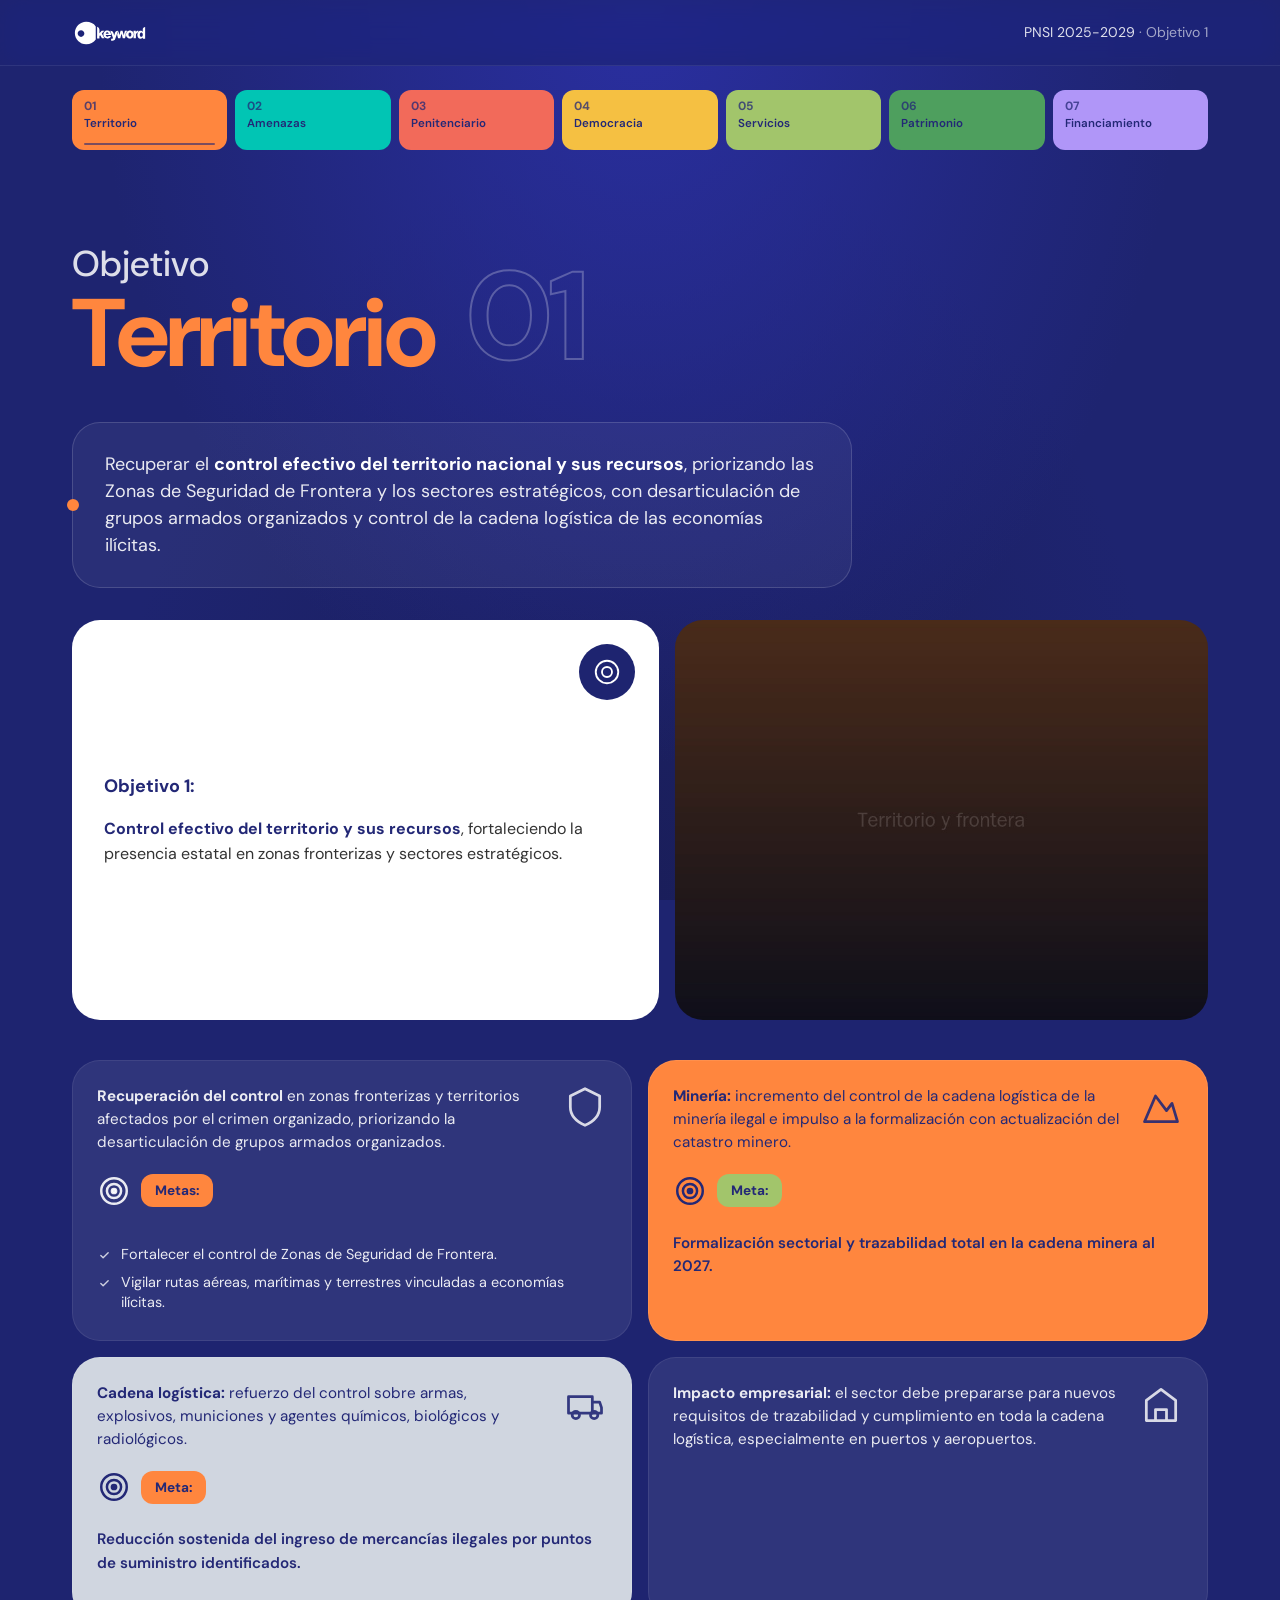
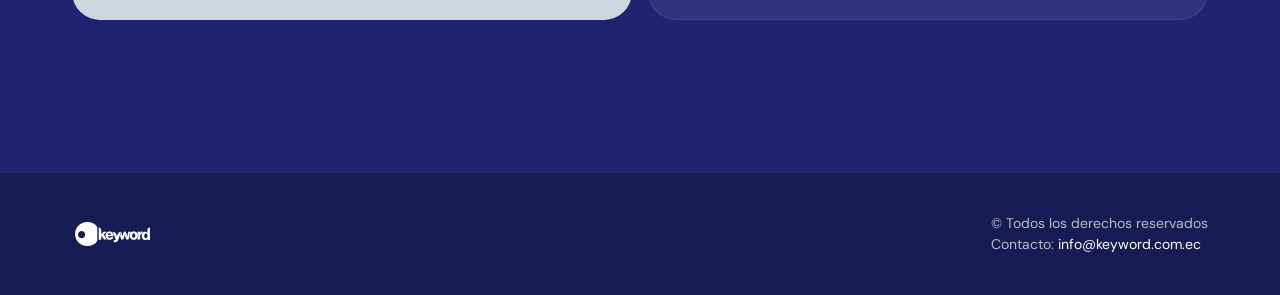
==== pages/objetivo-1.html @ 5cb1fa1e "V1" ====
<!doctype html>
<html lang="es">
<head>
  <meta charset="utf-8" />
  <meta name="viewport" content="width=device-width, initial-scale=1" />
  <title>Objetivo 1 · Territorio y recursos — PNSI 2025-2029</title>
  <link rel="preconnect" href="https://fonts.googleapis.com" />
  <link rel="preconnect" href="https://fonts.gstatic.com" crossorigin />
  <link rel="stylesheet" href="https://fonts.googleapis.com/css2?family=DM+Sans:opsz,wght@9..40,400;9..40,500;9..40,600;9..40,700&display=swap" />
  <link rel="stylesheet" href="../css/styles.css" />
</head>
<body>

<header class="site-header">
  <div class="wrap site-header__inner">
    <a href="../index.html" class="brand" aria-label="Keyword — inicio">
      <img src="../img/logo-keyword-white.svg" alt="Keyword" class="brand__logo" />
    </a>
    <nav class="nav-crumbs" aria-label="Ruta">
      <a href="../index.html">PNSI 2025-2029</a> · <span>Objetivo 1</span>
    </nav>
  </div>
</header>

<!-- ==========================================================
     BARRA SUPERIOR — 7 mini cards (como el PDF muestra 4 ejes)
     ========================================================== -->
<div class="wrap obj-nav-top">
  <div class="obj-nav-top__grid">
    <a class="obj-nav-top__item obj-nav-top__item--1" href="objetivo-1.html" aria-current="page">
      <small>01</small><span>Territorio</span>
    </a>
    <a class="obj-nav-top__item obj-nav-top__item--2" href="objetivo-2.html">
      <small>02</small><span>Amenazas</span>
    </a>
    <a class="obj-nav-top__item obj-nav-top__item--3" href="objetivo-3.html">
      <small>03</small><span>Penitenciario</span>
    </a>
    <a class="obj-nav-top__item obj-nav-top__item--4" href="objetivo-4.html">
      <small>04</small><span>Democracia</span>
    </a>
    <a class="obj-nav-top__item obj-nav-top__item--5" href="objetivo-5.html">
      <small>05</small><span>Servicios</span>
    </a>
    <a class="obj-nav-top__item obj-nav-top__item--6" href="objetivo-6.html">
      <small>06</small><span>Patrimonio</span>
    </a>
    <a class="obj-nav-top__item obj-nav-top__item--7" href="objetivo-7.html">
      <small>07</small><span>Financiamiento</span>
    </a>
  </div>
</div>

<!-- ==========================================================
     HERO DEL OBJETIVO — réplica de "Eje Social 01" del PDF
     ========================================================== -->
<section class="obj-hero obj-hero--1">
  <div class="wrap">
    <p class="obj-hero__brand">Objetivo</p>
    <div class="obj-hero__name">
      <span class="obj-hero__num-outline">01</span>
      <span class="obj-hero__name-inner">Territorio</span>
    </div>

    <div class="obj-hero__desc">
      Recuperar el <strong>control efectivo del territorio nacional y sus
      recursos</strong>, priorizando las Zonas de Seguridad de Frontera y los
      sectores estratégicos, con desarticulación de grupos armados organizados
      y control de la cadena logística de las economías ilícitas.
    </div>

    <!-- Tarjeta de objetivo con foto — patrón del PDF "Objetivo 1:" -->
    <div class="obj-intro">
      <div class="obj-intro__card">
        <p class="obj-intro__label">Objetivo 1:</p>
        <p class="obj-intro__text">
          <strong>Control efectivo del territorio y sus recursos</strong>,
          fortaleciendo la presencia estatal en zonas fronterizas y sectores
          estratégicos.
        </p>
      </div>
      <div class="obj-intro__photo">
        <img src="../img/obj-1-photo.jpg" alt="" />
      </div>
    </div>

    <!-- Grilla de contenido — tarjetas del objetivo -->
    <div class="content-grid">

      <article class="tile">
        <div class="tile__head">
          <div>
            <p class="tile__body">
              <strong>Recuperación del control</strong> en zonas fronterizas y
              territorios afectados por el crimen organizado, priorizando la
              desarticulación de grupos armados organizados.
            </p>
          </div>
          <svg class="tile__icon" viewBox="0 0 24 24" fill="none" stroke="currentColor" stroke-width="1.5" stroke-linecap="round" stroke-linejoin="round">
            <path d="M12 2 4 6v6c0 5 3.5 8 8 10 4.5-2 8-5 8-10V6l-8-4z"/>
          </svg>
        </div>
        <div class="meta">
          <svg class="meta__icon" viewBox="0 0 24 24" fill="none" stroke="currentColor" stroke-width="1.75"><circle cx="12" cy="12" r="9"/><circle cx="12" cy="12" r="5"/><circle cx="12" cy="12" r="1.5" fill="currentColor"/></svg>
          <span class="meta__flag">Metas:</span>
        </div>
        <ul class="meta-list">
          <li>Fortalecer el control de Zonas de Seguridad de Frontera.</li>
          <li>Vigilar rutas aéreas, marítimas y terrestres vinculadas a economías ilícitas.</li>
        </ul>
      </article>

      <article class="tile tile--accent-1">
        <div class="tile__head">
          <div>
            <p class="tile__body">
              <strong>Minería:</strong> incremento del control de la cadena
              logística de la minería ilegal e impulso a la formalización con
              actualización del catastro minero.
            </p>
          </div>
          <svg class="tile__icon" viewBox="0 0 24 24" fill="none" stroke="currentColor" stroke-width="1.5" stroke-linecap="round" stroke-linejoin="round">
            <path d="M3 20l6-14 6 8 3-4 3 10z"/>
          </svg>
        </div>
        <div class="meta">
          <svg class="meta__icon" viewBox="0 0 24 24" fill="none" stroke="currentColor" stroke-width="1.75"><circle cx="12" cy="12" r="9"/><circle cx="12" cy="12" r="5"/><circle cx="12" cy="12" r="1.5" fill="currentColor"/></svg>
          <span class="meta__flag meta__flag--green">Meta:</span>
        </div>
        <p class="meta-plain">
          Formalización sectorial y trazabilidad total en la cadena minera al
          2027.
        </p>
      </article>

      <article class="tile tile--light">
        <div class="tile__head">
          <div>
            <p class="tile__body">
              <strong>Cadena logística:</strong> refuerzo del control sobre
              armas, explosivos, municiones y agentes químicos, biológicos y
              radiológicos.
            </p>
          </div>
          <svg class="tile__icon" viewBox="0 0 24 24" fill="none" stroke="currentColor" stroke-width="1.5" stroke-linecap="round" stroke-linejoin="round">
            <rect x="3" y="8" width="13" height="9"/><path d="M16 11h4l1 3v3h-5"/><circle cx="7" cy="18" r="2"/><circle cx="17" cy="18" r="2"/>
          </svg>
        </div>
        <div class="meta">
          <svg class="meta__icon" viewBox="0 0 24 24" fill="none" stroke="currentColor" stroke-width="1.75"><circle cx="12" cy="12" r="9"/><circle cx="12" cy="12" r="5"/><circle cx="12" cy="12" r="1.5" fill="currentColor"/></svg>
          <span class="meta__flag">Meta:</span>
        </div>
        <p class="meta-plain">
          Reducción sostenida del ingreso de mercancías ilegales por puntos de
          suministro identificados.
        </p>
      </article>

      <article class="tile">
        <div class="tile__head">
          <div>
            <p class="tile__body">
              <strong>Impacto empresarial:</strong> el sector debe prepararse
              para nuevos requisitos de trazabilidad y cumplimiento en toda la
              cadena logística, especialmente en puertos y aeropuertos.
            </p>
          </div>
          <svg class="tile__icon" viewBox="0 0 24 24" fill="none" stroke="currentColor" stroke-width="1.5" stroke-linecap="round" stroke-linejoin="round">
            <path d="M4 21V10l8-6 8 6v11M4 21h16M9 21v-6h6v6"/>
          </svg>
        </div>
      </article>

    </div>
  </div>
</section>

<!-- ==========================================================
     FOOTER
     ========================================================== -->
<footer class="site-footer">
  <div class="wrap site-footer__inner">
    <div class="site-footer__brand">
      <img src="../img/logo-keyword-white.svg" alt="Keyword" class="site-footer__logo" />
    </div>
    <div class="site-footer__legal">
      © Todos los derechos reservados<br/>
      Contacto: <a href="mailto:info@keyword.com.ec">info@keyword.com.ec</a>
    </div>
  </div>
</footer>

</body>
</html>
---- css/styles.css ----
/* ============================================================
   KEYWORD — Plan Nacional de Seguridad Integral 2025-2029
   Sistema visual v1.0
   ------------------------------------------------------------
   Basado en el diseño del PDF "Plan de Gobierno DN":
   fondo índigo dominante, tipografía DM Sans, tarjetas
   semi-transparentes flotantes, números outline gigantes,
   íconos monolineales blancos, "Metas" con diana naranja.
   ============================================================ */

:root {
  /* ---- Colores base ---- */
  --c-bg:            #1E2470;      /* índigo profundo — fondo dominante */
  --c-bg-deep:       #1A1E5A;      /* variante oscura del índigo */
  --c-bg-medium:     #2A2FA0;      /* variante media del índigo */
  --c-ink:           #232876;      /* texto sobre color claro (títulos eje) */
  --c-white:         #FFFFFF;
  --c-off-white:     #F0F0F5;
  --c-outline:       rgba(255,255,255,0.12); /* números outline */
  --c-card-glass:    rgba(255,255,255,0.08); /* tarjetas flotantes */
  --c-card-glass-2:  rgba(176,150,248,0.10); /* variante lavanda */
  --c-meta-orange:   #FF863E;      /* acento naranja para "Metas" */

  /* ---- 7 acentos, uno por objetivo (Opción A) ---- */
  --c-obj-1:  #FF863E;    /* Territorio → naranja */
  --c-obj-2:  #01C5B4;    /* Amenazas → turquesa */
  --c-obj-3:  #F26A5A;    /* Penitenciario → coral */
  --c-obj-4:  #F5C042;    /* Democracia → dorado */
  --c-obj-5:  #A2C56B;    /* Servicios → verde lima */
  --c-obj-6:  #4E9F5E;    /* Patrimonio → verde bosque */
  --c-obj-7:  #B096F8;    /* Financiamiento → lavanda */

  /* ---- Tipografía: una sola familia, como el PDF ---- */
  --f-body: "DM Sans", ui-sans-serif, system-ui, sans-serif;

  /* ---- Escala tipográfica ---- */
  --fs-xs:   0.75rem;
  --fs-sm:   0.875rem;
  --fs-base: 1rem;
  --fs-md:   1.125rem;
  --fs-lg:   1.375rem;
  --fs-xl:   1.75rem;
  --fs-2xl:  2.25rem;
  --fs-3xl:  3rem;
  --fs-4xl:  4rem;
  --fs-5xl:  5.5rem;
  --fs-huge: 10rem;         /* números outline gigantes */

  /* ---- Layout ---- */
  --wrap:        1200px;
  --wrap-narrow: 920px;
  --gutter:      clamp(1rem, 3vw, 2rem);

  /* ---- Radios generosos, como el PDF ---- */
  --r-sm: 12px;
  --r:    20px;
  --r-lg: 28px;
  --r-xl: 32px;

  /* ---- Sombras ---- */
  --shadow-glow: 0 10px 40px rgba(0,0,0,0.25);
}

/* ---- Reset ---- */
*, *::before, *::after { box-sizing: border-box; }
html { -webkit-text-size-adjust: 100%; scroll-behavior: smooth; }
body {
  margin: 0;
  font-family: var(--f-body);
  font-size: var(--fs-base);
  line-height: 1.55;
  color: var(--c-white);
  background: var(--c-bg);
  background-image:
    radial-gradient(ellipse at top,  #2A2FA0 0%, transparent 60%),
    radial-gradient(ellipse at bottom, #1A1E5A 0%, transparent 60%);
  background-attachment: fixed;
  -webkit-font-smoothing: antialiased;
  min-height: 100vh;
}
img, svg { display: block; max-width: 100%; height: auto; }
a { color: inherit; }

h1, h2, h3, h4 {
  font-family: var(--f-body);
  font-weight: 700;
  line-height: 1.1;
  letter-spacing: -0.015em;
  margin: 0 0 0.5em;
}

/* ============================================================
   Wrappers
   ============================================================ */
.wrap        { max-width: var(--wrap); margin-inline: auto; padding-inline: var(--gutter); }
.wrap--narrow{ max-width: var(--wrap-narrow); margin-inline: auto; padding-inline: var(--gutter); }

/* ============================================================
   Header
   ============================================================ */
.site-header {
  position: sticky; top: 0; z-index: 30;
  background: rgba(30, 36, 112, 0.75);
  backdrop-filter: saturate(1.4) blur(14px);
  border-bottom: 1px solid rgba(255,255,255,0.08);
}
.site-header__inner {
  display: flex; align-items: center; justify-content: space-between;
  padding-block: 1.1rem;
}
.brand {
  display: inline-flex; align-items: center; gap: 0.5rem;
  text-decoration: none;
}
.brand__logo { height: 30px; width: auto; }
.nav-crumbs {
  font-size: var(--fs-sm);
  color: rgba(255,255,255,0.6);
  display: none;
}
.nav-crumbs a { color: rgba(255,255,255,0.85); text-decoration: none; }
.nav-crumbs a:hover { color: var(--c-meta-orange); }
@media (min-width: 720px) { .nav-crumbs { display: block; } }

/* ============================================================
   HERO principal (portada)
   ============================================================ */
.hero {
  position: relative;
  overflow: hidden;
  isolation: isolate;
  padding-block: clamp(4rem, 12vw, 8rem);
}
.hero__media {
  position: absolute; inset: 0; z-index: -1;
}
.hero__media img {
  width: 100%; height: 100%;
  object-fit: cover;
  opacity: 0.35;
  mix-blend-mode: luminosity;
}
.hero__media::after {
  content: "";
  position: absolute; inset: 0;
  background: linear-gradient(
    100deg,
    rgba(30, 36, 112, 0.95) 0%,
    rgba(30, 36, 112, 0.7)  50%,
    rgba(30, 36, 112, 0.5)  100%
  );
}

.hero__inner { max-width: 780px; }
.hero__eyebrow {
  font-size: var(--fs-sm);
  color: rgba(255,255,255,0.75);
  margin: 0 0 1rem;
}
.hero__title {
  font-size: clamp(2.5rem, 6vw, var(--fs-5xl));
  font-weight: 700;
  margin: 0 0 1.5rem;
  letter-spacing: -0.02em;
  line-height: 1.02;
}
.hero__subtitle {
  font-size: var(--fs-md);
  color: rgba(255,255,255,0.8);
  max-width: 62ch;
  margin: 0;
}
.hero__meta {
  margin-top: 2.5rem;
  display: flex; flex-wrap: wrap; gap: 2rem;
}
.hero__meta span {
  font-size: var(--fs-xs);
  color: rgba(255,255,255,0.6);
  text-transform: uppercase;
  letter-spacing: 0.15em;
}
.hero__meta strong {
  display: block;
  margin-top: 0.35rem;
  color: var(--c-white);
  font-size: var(--fs-md);
  font-weight: 600;
  letter-spacing: normal;
  text-transform: none;
}

/* ============================================================
   Marcadores de sección (número outline + título)
   Réplica de la firma visual del PDF
   ============================================================ */
.section {
  padding-block: clamp(3.5rem, 8vw, 6rem);
  position: relative;
}
.section-mark {
  position: relative;
  margin-bottom: 3rem;
  padding-top: 1rem;
}
.section-mark__num {
  position: absolute;
  top: -0.5rem; left: -0.5rem;
  font-size: clamp(6rem, 14vw, var(--fs-huge));
  font-weight: 700;
  line-height: 1;
  color: transparent;
  -webkit-text-stroke: 2px rgba(255,255,255,0.15);
  letter-spacing: -0.03em;
  pointer-events: none;
  user-select: none;
  z-index: 0;
}
.section-mark__eyebrow {
  position: relative; z-index: 1;
  font-size: var(--fs-sm);
  color: rgba(255,255,255,0.7);
  margin: 0 0 0.75rem;
}
.section-mark__title {
  position: relative; z-index: 1;
  font-size: clamp(2rem, 4vw, var(--fs-3xl));
  margin: 0 0 1rem;
  font-weight: 700;
  letter-spacing: -0.02em;
}
.section-mark__lead {
  position: relative; z-index: 1;
  max-width: 60ch;
  color: rgba(255,255,255,0.75);
  font-size: var(--fs-md);
  margin: 0;
}

/* ============================================================
   Tarjeta genérica (glass sobre índigo)
   ============================================================ */
.card {
  background: var(--c-card-glass);
  border: 1px solid rgba(255,255,255,0.08);
  border-radius: var(--r);
  padding: 1.75rem;
  backdrop-filter: blur(6px);
}
.card--glass-2 { background: var(--c-card-glass-2); }

/* ============================================================
   DATOS DE INTERÉS
   ============================================================ */
.facts-grid {
  display: grid;
  gap: 1rem;
  grid-template-columns: repeat(auto-fit, minmax(260px, 1fr));
}
.fact {
  background: var(--c-card-glass);
  border: 1px solid rgba(255,255,255,0.08);
  border-radius: var(--r);
  padding: 1.5rem;
}
.fact__label {
  display: inline-block;
  font-size: var(--fs-xs);
  font-weight: 600;
  letter-spacing: 0.15em;
  text-transform: uppercase;
  color: var(--c-meta-orange);
  margin-bottom: 0.75rem;
}
.fact__text {
  margin: 0;
  color: rgba(255,255,255,0.9);
  font-size: 0.95rem;
  line-height: 1.55;
}
.fact__text strong { color: var(--c-white); font-weight: 600; }

/* ============================================================
   ASPECTOS GENERALES — cita destacada + bloques temáticos
   ============================================================ */
.pull-quote {
  position: relative;
  margin: 0 0 3rem;
  padding: 1.5rem 0 1.5rem 2rem;
  font-size: var(--fs-lg);
  font-weight: 500;
  color: var(--c-white);
  line-height: 1.4;
  max-width: 72ch;
  border-left: 3px solid var(--c-meta-orange);
}
.pull-quote strong { font-weight: 700; }
.pull-quote cite {
  display: block;
  margin-top: 1rem;
  font-style: normal;
  font-size: var(--fs-sm);
  color: rgba(255,255,255,0.6);
  letter-spacing: 0.08em;
  text-transform: uppercase;
}

.topic-grid {
  display: grid;
  gap: 1rem;
  grid-template-columns: repeat(auto-fit, minmax(280px, 1fr));
}
.topic {
  background: var(--c-card-glass);
  border: 1px solid rgba(255,255,255,0.08);
  border-radius: var(--r);
  padding: 1.75rem;
  display: flex; flex-direction: column;
  gap: 1rem;
}
.topic__head {
  display: flex; align-items: center; gap: 1rem;
}
.topic__icon {
  flex-shrink: 0;
  width: 48px; height: 48px;
  border-radius: 50%;
  border: 1.5px solid rgba(255,255,255,0.35);
  display: grid; place-items: center;
  color: var(--c-white);
}
.topic__title {
  font-size: var(--fs-md);
  font-weight: 700;
  margin: 0;
}
.topic ul {
  margin: 0; padding-left: 1.1rem;
  font-size: var(--fs-sm);
  color: rgba(255,255,255,0.8);
}
.topic ul li + li { margin-top: 0.5rem; }
.topic ul li strong { color: var(--c-white); font-weight: 600; }

/* ============================================================
   MURO DE OBJETIVOS — cover cards estilo PDF
   Cada tarjeta: mitad superior en color del objetivo con
   número outline gigante + mitad inferior con foto.
   ============================================================ */
.objectives__grid {
  display: grid;
  gap: 1.25rem;
  grid-template-columns: repeat(4, 1fr);
}
@media (max-width: 960px) { .objectives__grid { grid-template-columns: repeat(3, 1fr); } }
@media (max-width: 720px) { .objectives__grid { grid-template-columns: repeat(2, 1fr); } }
@media (max-width: 460px) { .objectives__grid { grid-template-columns: 1fr; } }

.obj-cover {
  display: block;
  text-decoration: none;
  color: inherit;
  border-radius: var(--r-lg);
  overflow: hidden;
  box-shadow: var(--shadow-glow);
  transition: transform 0.3s ease, box-shadow 0.3s ease;
  aspect-ratio: 3 / 4;
  position: relative;
  isolation: isolate;
}
.obj-cover:hover {
  transform: translateY(-4px);
  box-shadow: 0 20px 50px rgba(0,0,0,0.35);
}

.obj-cover__top {
  position: relative;
  height: 45%;
  padding: 1.25rem 1.25rem 0.75rem;
  display: flex; flex-direction: column; justify-content: space-between;
  overflow: hidden;
}
.obj-cover__num {
  position: absolute;
  top: 0.25rem; right: 0.5rem;
  font-size: clamp(3.5rem, 8vw, 6rem);
  font-weight: 700;
  line-height: 1;
  color: rgba(35, 40, 118, 0.25); /* índigo semi-transparente sobre el color */
  letter-spacing: -0.03em;
  pointer-events: none;
  user-select: none;
}
.obj-cover__title {
  position: relative; z-index: 1;
  color: var(--c-ink);
  font-weight: 700;
  font-size: var(--fs-md);
  line-height: 1.15;
  margin: 0;
  max-width: 85%;
}
.obj-cover__cta {
  position: relative; z-index: 1;
  align-self: flex-start;
  font-size: var(--fs-xs);
  color: var(--c-ink);
  opacity: 0.8;
  letter-spacing: 0.1em;
  text-transform: uppercase;
  margin-top: auto;
  font-weight: 600;
}

.obj-cover__photo {
  height: 55%;
  position: relative;
  overflow: hidden;
  background: #333;
}
.obj-cover__photo img {
  width: 100%; height: 100%; object-fit: cover;
}

/* Colores por objetivo — la mitad superior */
.obj-cover--1 .obj-cover__top { background: var(--c-obj-1); }
.obj-cover--2 .obj-cover__top { background: var(--c-obj-2); }
.obj-cover--3 .obj-cover__top { background: var(--c-obj-3); }
.obj-cover--4 .obj-cover__top { background: var(--c-obj-4); }
.obj-cover--5 .obj-cover__top { background: var(--c-obj-5); }
.obj-cover--6 .obj-cover__top { background: var(--c-obj-6); }
.obj-cover--7 .obj-cover__top { background: var(--c-obj-7); }

/* ============================================================
   PÁGINA DE OBJETIVO
   ============================================================ */

/* Barra de navegación superior con las 7 mini cards (como PDF) */
.obj-nav-top {
  padding-top: 1.5rem;
  padding-bottom: 0.5rem;
}
.obj-nav-top__grid {
  display: grid;
  grid-template-columns: repeat(7, 1fr);
  gap: 0.5rem;
}
@media (max-width: 900px) { .obj-nav-top__grid { grid-template-columns: repeat(4, 1fr); } }
@media (max-width: 560px) { .obj-nav-top__grid { grid-template-columns: repeat(3, 1fr); } }

.obj-nav-top__item {
  display: flex; flex-direction: column;
  gap: 0.2rem;
  padding: 0.6rem 0.75rem;
  border-radius: var(--r-sm);
  text-decoration: none;
  color: var(--c-ink);
  font-size: var(--fs-xs);
  line-height: 1.15;
  transition: transform 0.2s ease, filter 0.2s ease;
  min-height: 60px;
  position: relative;
}
.obj-nav-top__item small {
  font-weight: 700;
  font-size: var(--fs-xs);
  opacity: 0.75;
}
.obj-nav-top__item span {
  font-weight: 600;
  font-size: 0.72rem;
  line-height: 1.15;
}
.obj-nav-top__item:hover { transform: translateY(-2px); filter: brightness(1.08); }
.obj-nav-top__item[aria-current="page"]::after {
  content: "";
  position: absolute; left: 0.75rem; right: 0.75rem; bottom: 0.35rem;
  height: 2px; background: rgba(35,40,118,0.6); border-radius: 2px;
}

/* Colores por objetivo — mini cards */
.obj-nav-top__item--1 { background: var(--c-obj-1); }
.obj-nav-top__item--2 { background: var(--c-obj-2); }
.obj-nav-top__item--3 { background: var(--c-obj-3); }
.obj-nav-top__item--4 { background: var(--c-obj-4); }
.obj-nav-top__item--5 { background: var(--c-obj-5); }
.obj-nav-top__item--6 { background: var(--c-obj-6); }
.obj-nav-top__item--7 { background: var(--c-obj-7); }

/* Hero de objetivo — réplica del "Eje Social 01" del PDF */
.obj-hero {
  padding-block: clamp(3rem, 7vw, 5.5rem);
  position: relative;
}
.obj-hero__brand {
  font-size: var(--fs-2xl);
  font-weight: 500;
  color: var(--c-white);
  line-height: 1;
  margin: 0;
  opacity: 0.85;
}
.obj-hero__name {
  font-size: clamp(3rem, 8vw, 6rem);
  font-weight: 700;
  line-height: 1;
  margin: 0.25rem 0 0;
  letter-spacing: -0.03em;
  display: inline-block;
  position: relative;
}
.obj-hero__name-inner { position: relative; z-index: 1; }
.obj-hero__num-outline {
  position: absolute;
  top: -0.25em; right: -1.2em;
  font-size: 1.3em;
  font-weight: 700;
  line-height: 1;
  color: transparent;
  -webkit-text-stroke: 2px rgba(255,255,255,0.25);
  z-index: 0;
  pointer-events: none;
}

/* Colores del nombre del objetivo por número */
.obj-hero--1 .obj-hero__name { color: var(--c-obj-1); }
.obj-hero--2 .obj-hero__name { color: var(--c-obj-2); }
.obj-hero--3 .obj-hero__name { color: var(--c-obj-3); }
.obj-hero--4 .obj-hero__name { color: var(--c-obj-4); }
.obj-hero--5 .obj-hero__name { color: var(--c-obj-5); }
.obj-hero--6 .obj-hero__name { color: var(--c-obj-6); }
.obj-hero--7 .obj-hero__name { color: var(--c-obj-7); }

/* Cuadro de descripción del objetivo — sale del hero */
.obj-hero__desc {
  margin-top: 2.5rem;
  padding: 1.75rem 2rem;
  border: 1px solid rgba(255,255,255,0.15);
  border-radius: var(--r-lg);
  background: rgba(255,255,255,0.05);
  max-width: 780px;
  font-size: var(--fs-md);
  line-height: 1.5;
  color: rgba(255,255,255,0.9);
  position: relative;
}
.obj-hero__desc::before {
  content: "";
  position: absolute;
  left: -6px; top: 50%;
  width: 12px; height: 12px;
  border-radius: 50%;
  transform: translateY(-50%);
}
.obj-hero--1 .obj-hero__desc::before { background: var(--c-obj-1); }
.obj-hero--2 .obj-hero__desc::before { background: var(--c-obj-2); }
.obj-hero--3 .obj-hero__desc::before { background: var(--c-obj-3); }
.obj-hero--4 .obj-hero__desc::before { background: var(--c-obj-4); }
.obj-hero--5 .obj-hero__desc::before { background: var(--c-obj-5); }
.obj-hero--6 .obj-hero__desc::before { background: var(--c-obj-6); }
.obj-hero--7 .obj-hero__desc::before { background: var(--c-obj-7); }
.obj-hero__desc strong { color: var(--c-white); font-weight: 700; }

/* Tarjeta introductoria — blanca + foto (como PDF) */
.obj-intro {
  display: grid;
  grid-template-columns: 1fr;
  gap: 1rem;
  margin-top: 2rem;
}
@media (min-width: 720px) {
  .obj-intro { grid-template-columns: 1.1fr 1fr; }
}
.obj-intro__card {
  background: var(--c-white);
  border-radius: var(--r-lg);
  padding: 2rem;
  color: var(--c-ink);
  display: flex; flex-direction: column;
  justify-content: center; gap: 1rem;
  min-height: 220px;
  position: relative;
}
.obj-intro__card::before {
  content: "";
  position: absolute; top: 1.5rem; right: 1.5rem;
  width: 56px; height: 56px;
  border-radius: 50%;
  background: var(--c-bg);
  background-image: url("data:image/svg+xml;utf8,<svg xmlns='http://www.w3.org/2000/svg' width='30' height='30' viewBox='0 0 24 24' fill='none' stroke='%23ffffff' stroke-width='1.5' stroke-linecap='round' stroke-linejoin='round'><circle cx='12' cy='12' r='9'/><circle cx='12' cy='12' r='4'/></svg>");
  background-repeat: no-repeat;
  background-position: center;
}
.obj-intro__label {
  font-weight: 700;
  color: var(--c-ink);
  font-size: var(--fs-md);
  margin: 0;
}
.obj-intro__text {
  margin: 0;
  color: #333;
  font-size: var(--fs-base);
}
.obj-intro__text strong { color: var(--c-ink); font-weight: 700; }
.obj-intro__photo {
  border-radius: var(--r-lg);
  overflow: hidden;
  min-height: 220px;
  background: #333;
}
.obj-intro__photo img { width: 100%; height: 100%; object-fit: cover; }

/* ============================================================
   TARJETAS DE CONTENIDO — el corazón visual del PDF
   ============================================================ */
.content-grid {
  margin-top: 2.5rem;
  display: grid;
  grid-template-columns: repeat(2, 1fr);
  gap: 1rem;
}
@media (max-width: 720px) { .content-grid { grid-template-columns: 1fr; } }

.tile {
  padding: 1.5rem 1.5rem 1.75rem;
  border-radius: var(--r-lg);
  background: rgba(255,255,255,0.08);
  border: 1px solid rgba(255,255,255,0.08);
  display: flex; flex-direction: column;
  gap: 1rem;
  color: rgba(255,255,255,0.9);
}
.tile--accent-1 { background: var(--c-obj-1); color: var(--c-ink); }
.tile--accent-2 { background: var(--c-obj-2); color: var(--c-ink); }
.tile--accent-3 { background: var(--c-obj-3); color: var(--c-ink); }
.tile--accent-4 { background: var(--c-obj-4); color: var(--c-ink); }
.tile--accent-5 { background: var(--c-obj-5); color: var(--c-ink); }
.tile--accent-6 { background: var(--c-obj-6); color: var(--c-ink); }
.tile--accent-7 { background: var(--c-obj-7); color: var(--c-ink); }
.tile--light { background: rgba(228, 234, 237, 0.9); color: var(--c-ink); }

.tile__head {
  display: flex; align-items: flex-start; gap: 1rem;
  justify-content: space-between;
}
.tile__body {
  font-size: 0.95rem;
  line-height: 1.5;
  margin: 0;
}
.tile__body strong { font-weight: 700; }

.tile__icon {
  flex-shrink: 0;
  width: 44px; height: 44px;
  color: currentColor;
  opacity: 0.9;
}

/* Bloque "Meta" — bandera con ícono de diana como en el PDF */
.meta {
  display: flex; align-items: center; gap: 0.6rem;
  margin-top: 0.25rem;
}
.meta__flag {
  display: inline-flex; align-items: center;
  padding: 0.35rem 0.9rem;
  background: var(--c-meta-orange);
  color: var(--c-ink);
  font-weight: 700;
  font-size: 0.85rem;
  border-radius: var(--r-sm);
}
.meta__flag--green { background: #A2C56B; }
.meta__icon {
  width: 34px; height: 34px;
  flex-shrink: 0;
  color: currentColor;
}
.meta-list {
  margin: 0.75rem 0 0;
  padding: 0;
  list-style: none;
  font-size: 0.9rem;
}
.meta-list li {
  padding-left: 1.5rem;
  position: relative;
  margin-top: 0.5rem;
  line-height: 1.4;
}
.meta-list li::before {
  content: "";
  position: absolute;
  left: 0; top: 0.25rem;
  width: 16px; height: 16px;
  border-radius: 50%;
  background: currentColor;
  opacity: 0.85;
  mask: url("data:image/svg+xml;utf8,<svg xmlns='http://www.w3.org/2000/svg' viewBox='0 0 24 24' fill='none' stroke='white' stroke-width='3' stroke-linecap='round' stroke-linejoin='round'><polyline points='20 6 9 17 4 12'/></svg>") center/70% no-repeat;
  -webkit-mask: url("data:image/svg+xml;utf8,<svg xmlns='http://www.w3.org/2000/svg' viewBox='0 0 24 24' fill='none' stroke='white' stroke-width='3' stroke-linecap='round' stroke-linejoin='round'><polyline points='20 6 9 17 4 12'/></svg>") center/70% no-repeat;
}
.meta-plain {
  margin-top: 0.5rem;
  font-size: 0.95rem;
  font-weight: 600;
  color: currentColor;
}

/* ============================================================
   Footer
   ============================================================ */
.site-footer {
  background: rgba(0,0,0,0.25);
  padding-block: 2.5rem;
  border-top: 1px solid rgba(255,255,255,0.08);
  margin-top: 4rem;
}
.site-footer__inner {
  display: flex; flex-wrap: wrap; gap: 1.5rem;
  justify-content: space-between; align-items: center;
}
.site-footer__brand { display: inline-flex; align-items: center; gap: 0.75rem; }
.site-footer__logo  { height: 32px; }
.site-footer__legal {
  font-size: var(--fs-sm);
  color: rgba(255,255,255,0.7);
  line-height: 1.5;
}
.site-footer__legal a { color: var(--c-white); text-decoration: none; }
.site-footer__legal a:hover { text-decoration: underline; }

/* ============================================================
   Utilidades
   ============================================================ */
@media (prefers-reduced-motion: reduce) {
  * { animation: none !important; transition: none !important; }
}
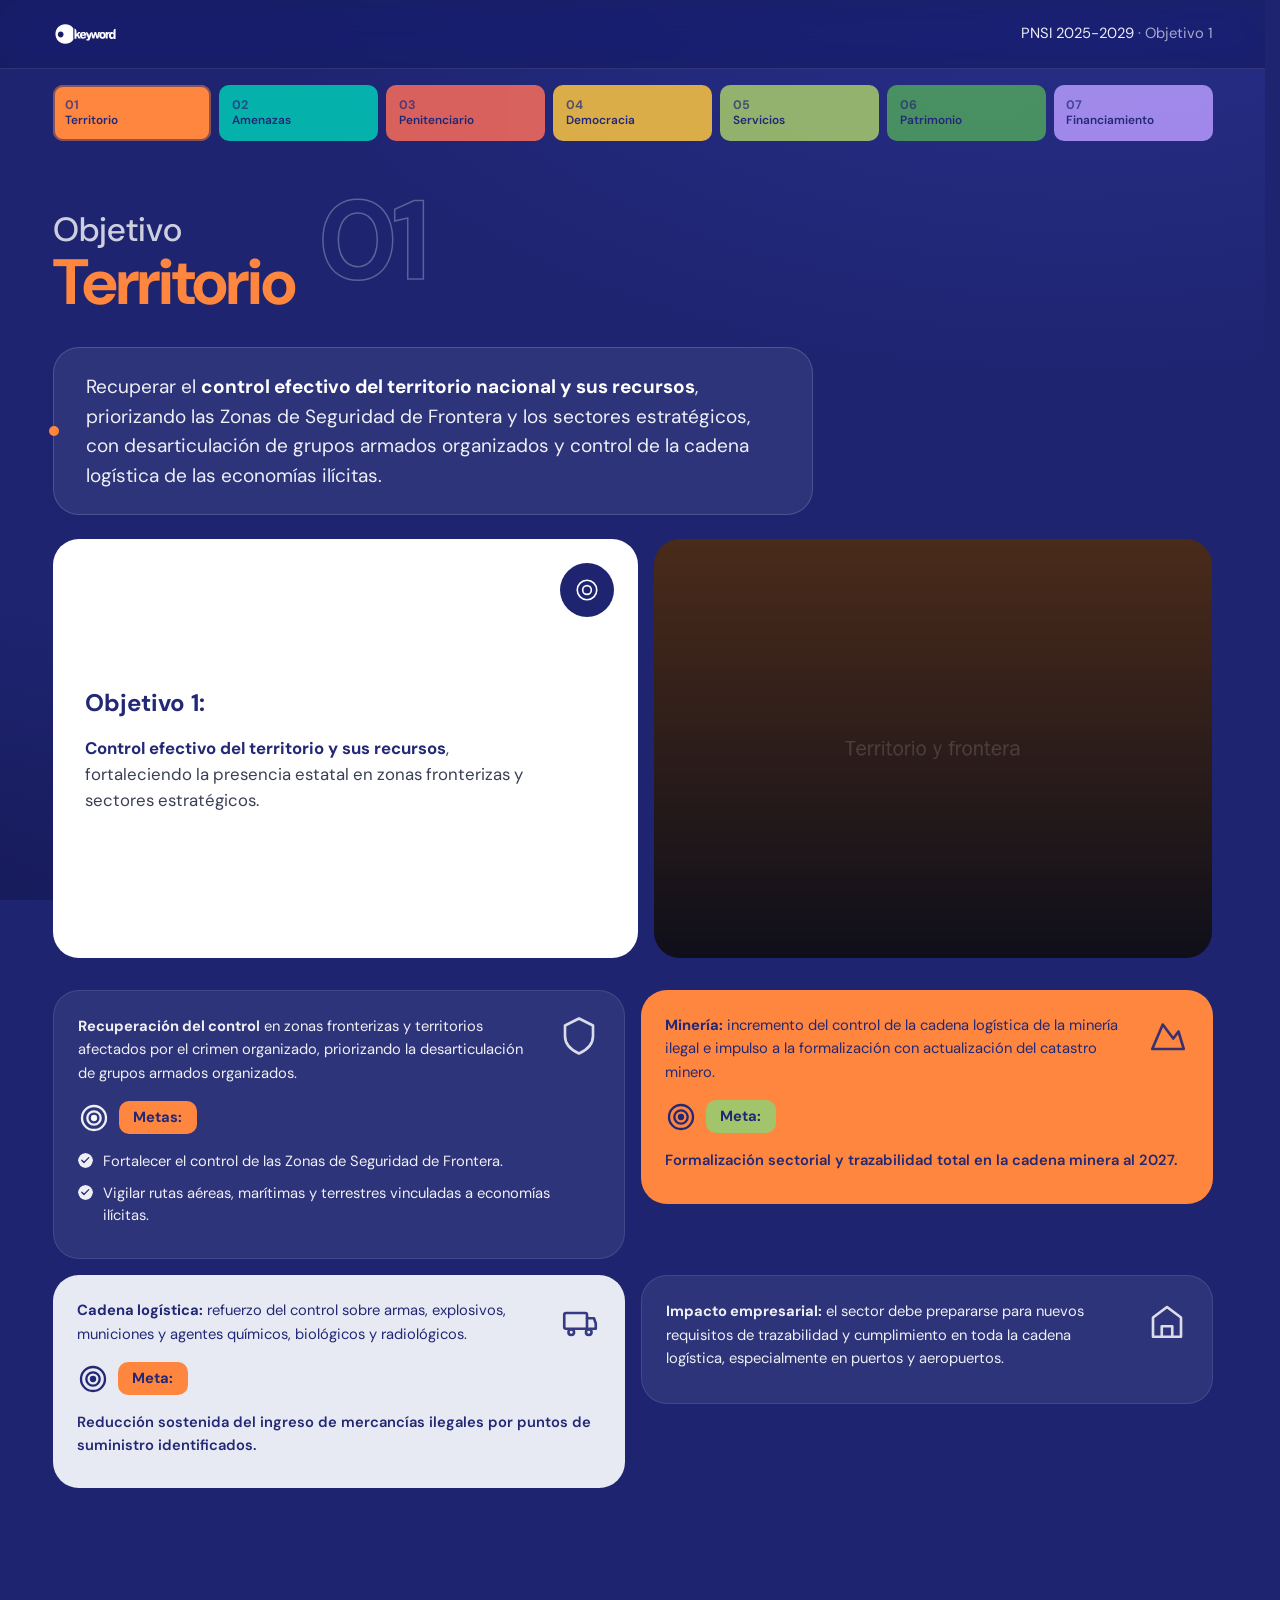
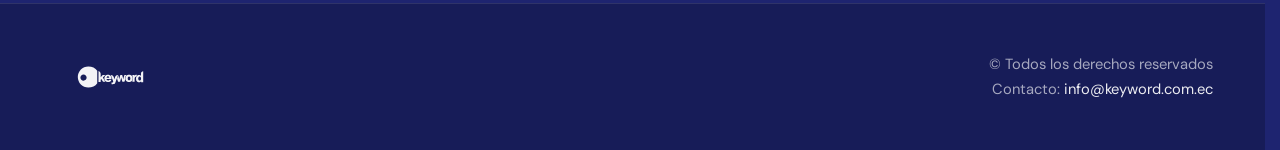
==== commit 08fc7f26: "v2" ====
--- a/pages/objetivo-1.html
+++ b/pages/objetivo-1.html
@@ -4,6 +4,8 @@
   <meta charset="utf-8" />
   <meta name="viewport" content="width=device-width, initial-scale=1" />
   <title>Objetivo 1 · Territorio y recursos — PNSI 2025-2029</title>
+  <meta name="description" content="Objetivo 1 del PNSI 2025-2029: control efectivo del territorio y sus recursos. Análisis de Keyword." />
+
   <link rel="preconnect" href="https://fonts.googleapis.com" />
   <link rel="preconnect" href="https://fonts.gstatic.com" crossorigin />
   <link rel="stylesheet" href="https://fonts.googleapis.com/css2?family=DM+Sans:opsz,wght@9..40,400;9..40,500;9..40,600;9..40,700&display=swap" />
@@ -14,18 +16,20 @@
 <header class="site-header">
   <div class="wrap site-header__inner">
     <a href="../index.html" class="brand" aria-label="Keyword — inicio">
-      <img src="../img/logo-keyword-white.svg" alt="Keyword" class="brand__logo" />
+      <img src="../img/logo-keyword-white.svg" alt="Keyword" class="brand__logo" width="120" height="26" />
     </a>
-    <nav class="nav-crumbs" aria-label="Ruta">
+    <nav class="nav-crumbs" aria-label="Ruta de navegación">
       <a href="../index.html">PNSI 2025-2029</a> · <span>Objetivo 1</span>
     </nav>
   </div>
 </header>
 
+<main>
+
 <!-- ==========================================================
-     BARRA SUPERIOR — 7 mini cards (como el PDF muestra 4 ejes)
+     MINI NAVEGACIÓN — los 7 objetivos
      ========================================================== -->
-<div class="wrap obj-nav-top">
+<nav class="wrap obj-nav-top" aria-label="Objetivos del plan">
   <div class="obj-nav-top__grid">
     <a class="obj-nav-top__item obj-nav-top__item--1" href="objetivo-1.html" aria-current="page">
       <small>01</small><span>Territorio</span>
@@ -49,17 +53,17 @@
       <small>07</small><span>Financiamiento</span>
     </a>
   </div>
-</div>
+</nav>
 
 <!-- ==========================================================
-     HERO DEL OBJETIVO — réplica de "Eje Social 01" del PDF
+     HERO DEL OBJETIVO
      ========================================================== -->
-<section class="obj-hero obj-hero--1">
+<section class="obj-hero obj-hero--1" aria-labelledby="titulo-objetivo">
   <div class="wrap">
-    <p class="obj-hero__brand">Objetivo</p>
-    <div class="obj-hero__name">
-      <span class="obj-hero__num-outline">01</span>
-      <span class="obj-hero__name-inner">Territorio</span>
+    <p class="obj-hero__kicker">Objetivo</p>
+    <div class="obj-hero__row">
+      <h1 class="obj-hero__name" id="titulo-objetivo">Territorio</h1>
+      <span class="obj-hero__num" aria-hidden="true">01</span>
     </div>
 
     <div class="obj-hero__desc">
@@ -69,9 +73,11 @@
       y control de la cadena logística de las economías ilícitas.
     </div>
 
-    <!-- Tarjeta de objetivo con foto — patrón del PDF "Objetivo 1:" -->
     <div class="obj-intro">
       <div class="obj-intro__card">
+        <span class="obj-intro__badge" aria-hidden="true">
+          <svg width="26" height="26" viewBox="0 0 24 24" fill="none" stroke="currentColor" stroke-width="1.5" stroke-linecap="round" stroke-linejoin="round"><circle cx="12" cy="12" r="9"/><circle cx="12" cy="12" r="4"/></svg>
+        </span>
         <p class="obj-intro__label">Objetivo 1:</p>
         <p class="obj-intro__text">
           <strong>Control efectivo del territorio y sus recursos</strong>,
@@ -80,51 +86,46 @@
         </p>
       </div>
       <div class="obj-intro__photo">
-        <img src="../img/obj-1-photo.jpg" alt="" />
+        <img src="../img/obj-1-photo.jpg" alt="Zona fronteriza del Ecuador" />
       </div>
     </div>
 
-    <!-- Grilla de contenido — tarjetas del objetivo -->
     <div class="content-grid">
 
       <article class="tile">
         <div class="tile__head">
-          <div>
-            <p class="tile__body">
-              <strong>Recuperación del control</strong> en zonas fronterizas y
-              territorios afectados por el crimen organizado, priorizando la
-              desarticulación de grupos armados organizados.
-            </p>
-          </div>
-          <svg class="tile__icon" viewBox="0 0 24 24" fill="none" stroke="currentColor" stroke-width="1.5" stroke-linecap="round" stroke-linejoin="round">
+          <p class="tile__body">
+            <strong>Recuperación del control</strong> en zonas fronterizas y
+            territorios afectados por el crimen organizado, priorizando la
+            desarticulación de grupos armados organizados.
+          </p>
+          <svg class="tile__icon" viewBox="0 0 24 24" fill="none" stroke="currentColor" stroke-width="1.5" stroke-linecap="round" stroke-linejoin="round" aria-hidden="true">
             <path d="M12 2 4 6v6c0 5 3.5 8 8 10 4.5-2 8-5 8-10V6l-8-4z"/>
           </svg>
         </div>
         <div class="meta">
-          <svg class="meta__icon" viewBox="0 0 24 24" fill="none" stroke="currentColor" stroke-width="1.75"><circle cx="12" cy="12" r="9"/><circle cx="12" cy="12" r="5"/><circle cx="12" cy="12" r="1.5" fill="currentColor"/></svg>
+          <svg class="meta__icon" viewBox="0 0 24 24" fill="none" stroke="currentColor" stroke-width="1.75" aria-hidden="true"><circle cx="12" cy="12" r="9"/><circle cx="12" cy="12" r="5"/><circle cx="12" cy="12" r="1.5" fill="currentColor"/></svg>
           <span class="meta__flag">Metas:</span>
         </div>
         <ul class="meta-list">
-          <li>Fortalecer el control de Zonas de Seguridad de Frontera.</li>
+          <li>Fortalecer el control de las Zonas de Seguridad de Frontera.</li>
           <li>Vigilar rutas aéreas, marítimas y terrestres vinculadas a economías ilícitas.</li>
         </ul>
       </article>
 
       <article class="tile tile--accent-1">
         <div class="tile__head">
-          <div>
-            <p class="tile__body">
-              <strong>Minería:</strong> incremento del control de la cadena
-              logística de la minería ilegal e impulso a la formalización con
-              actualización del catastro minero.
-            </p>
-          </div>
-          <svg class="tile__icon" viewBox="0 0 24 24" fill="none" stroke="currentColor" stroke-width="1.5" stroke-linecap="round" stroke-linejoin="round">
+          <p class="tile__body">
+            <strong>Minería:</strong> incremento del control de la cadena
+            logística de la minería ilegal e impulso a la formalización con
+            actualización del catastro minero.
+          </p>
+          <svg class="tile__icon" viewBox="0 0 24 24" fill="none" stroke="currentColor" stroke-width="1.5" stroke-linecap="round" stroke-linejoin="round" aria-hidden="true">
             <path d="M3 20l6-14 6 8 3-4 3 10z"/>
           </svg>
         </div>
         <div class="meta">
-          <svg class="meta__icon" viewBox="0 0 24 24" fill="none" stroke="currentColor" stroke-width="1.75"><circle cx="12" cy="12" r="9"/><circle cx="12" cy="12" r="5"/><circle cx="12" cy="12" r="1.5" fill="currentColor"/></svg>
+          <svg class="meta__icon" viewBox="0 0 24 24" fill="none" stroke="currentColor" stroke-width="1.75" aria-hidden="true"><circle cx="12" cy="12" r="9"/><circle cx="12" cy="12" r="5"/><circle cx="12" cy="12" r="1.5" fill="currentColor"/></svg>
           <span class="meta__flag meta__flag--green">Meta:</span>
         </div>
         <p class="meta-plain">
@@ -135,19 +136,17 @@
 
       <article class="tile tile--light">
         <div class="tile__head">
-          <div>
-            <p class="tile__body">
-              <strong>Cadena logística:</strong> refuerzo del control sobre
-              armas, explosivos, municiones y agentes químicos, biológicos y
-              radiológicos.
-            </p>
-          </div>
-          <svg class="tile__icon" viewBox="0 0 24 24" fill="none" stroke="currentColor" stroke-width="1.5" stroke-linecap="round" stroke-linejoin="round">
-            <rect x="3" y="8" width="13" height="9"/><path d="M16 11h4l1 3v3h-5"/><circle cx="7" cy="18" r="2"/><circle cx="17" cy="18" r="2"/>
+          <p class="tile__body">
+            <strong>Cadena logística:</strong> refuerzo del control sobre
+            armas, explosivos, municiones y agentes químicos, biológicos y
+            radiológicos.
+          </p>
+          <svg class="tile__icon" viewBox="0 0 24 24" fill="none" stroke="currentColor" stroke-width="1.5" stroke-linecap="round" stroke-linejoin="round" aria-hidden="true">
+            <rect x="3" y="8" width="13" height="9" rx="1"/><path d="M16 11h4l1 3v3h-5"/><circle cx="7" cy="19" r="1.6"/><circle cx="17" cy="19" r="1.6"/>
           </svg>
         </div>
         <div class="meta">
-          <svg class="meta__icon" viewBox="0 0 24 24" fill="none" stroke="currentColor" stroke-width="1.75"><circle cx="12" cy="12" r="9"/><circle cx="12" cy="12" r="5"/><circle cx="12" cy="12" r="1.5" fill="currentColor"/></svg>
+          <svg class="meta__icon" viewBox="0 0 24 24" fill="none" stroke="currentColor" stroke-width="1.75" aria-hidden="true"><circle cx="12" cy="12" r="9"/><circle cx="12" cy="12" r="5"/><circle cx="12" cy="12" r="1.5" fill="currentColor"/></svg>
           <span class="meta__flag">Meta:</span>
         </div>
         <p class="meta-plain">
@@ -158,14 +157,12 @@
 
       <article class="tile">
         <div class="tile__head">
-          <div>
-            <p class="tile__body">
-              <strong>Impacto empresarial:</strong> el sector debe prepararse
-              para nuevos requisitos de trazabilidad y cumplimiento en toda la
-              cadena logística, especialmente en puertos y aeropuertos.
-            </p>
-          </div>
-          <svg class="tile__icon" viewBox="0 0 24 24" fill="none" stroke="currentColor" stroke-width="1.5" stroke-linecap="round" stroke-linejoin="round">
+          <p class="tile__body">
+            <strong>Impacto empresarial:</strong> el sector debe prepararse
+            para nuevos requisitos de trazabilidad y cumplimiento en toda la
+            cadena logística, especialmente en puertos y aeropuertos.
+          </p>
+          <svg class="tile__icon" viewBox="0 0 24 24" fill="none" stroke="currentColor" stroke-width="1.5" stroke-linecap="round" stroke-linejoin="round" aria-hidden="true">
             <path d="M4 21V10l8-6 8 6v11M4 21h16M9 21v-6h6v6"/>
           </svg>
         </div>
@@ -175,18 +172,15 @@
   </div>
 </section>
 
-<!-- ==========================================================
-     FOOTER
-     ========================================================== -->
+</main>
+
 <footer class="site-footer">
   <div class="wrap site-footer__inner">
-    <div class="site-footer__brand">
-      <img src="../img/logo-keyword-white.svg" alt="Keyword" class="site-footer__logo" />
-    </div>
-    <div class="site-footer__legal">
+    <img src="../img/logo-keyword-white.svg" alt="Keyword" class="site-footer__logo" width="115" height="28" />
+    <p class="site-footer__legal">
       © Todos los derechos reservados<br/>
       Contacto: <a href="mailto:info@keyword.com.ec">info@keyword.com.ec</a>
-    </div>
+    </p>
   </div>
 </footer>
 
--- a/css/styles.css
+++ b/css/styles.css
@@ -1,739 +1,897 @@
 /* ============================================================
    KEYWORD — Plan Nacional de Seguridad Integral 2025-2029
-   Sistema visual v1.0
+   Sistema visual v2.0 — calidad producción
    ------------------------------------------------------------
-   Basado en el diseño del PDF "Plan de Gobierno DN":
-   fondo índigo dominante, tipografía DM Sans, tarjetas
-   semi-transparentes flotantes, números outline gigantes,
-   íconos monolineales blancos, "Metas" con diana naranja.
+   Lenguaje visual heredado del PDF de referencia:
+   · Campo índigo profundo como lienzo
+   · DM Sans única familia, pesos 400-700
+   · Números outline gigantes como firma
+   · Cover cards color + foto
+   · Tarjetas glass flotantes, radios generosos
+   · "Metas" con bandera naranja/verde
    ============================================================ */
 
 :root {
-  /* ---- Colores base ---- */
-  --c-bg:            #1E2470;      /* índigo profundo — fondo dominante */
-  --c-bg-deep:       #1A1E5A;      /* variante oscura del índigo */
-  --c-bg-medium:     #2A2FA0;      /* variante media del índigo */
-  --c-ink:           #232876;      /* texto sobre color claro (títulos eje) */
-  --c-white:         #FFFFFF;
-  --c-off-white:     #F0F0F5;
-  --c-outline:       rgba(255,255,255,0.12); /* números outline */
-  --c-card-glass:    rgba(255,255,255,0.08); /* tarjetas flotantes */
-  --c-card-glass-2:  rgba(176,150,248,0.10); /* variante lavanda */
-  --c-meta-orange:   #FF863E;      /* acento naranja para "Metas" */
-
-  /* ---- 7 acentos, uno por objetivo (Opción A) ---- */
-  --c-obj-1:  #FF863E;    /* Territorio → naranja */
-  --c-obj-2:  #01C5B4;    /* Amenazas → turquesa */
-  --c-obj-3:  #F26A5A;    /* Penitenciario → coral */
-  --c-obj-4:  #F5C042;    /* Democracia → dorado */
-  --c-obj-5:  #A2C56B;    /* Servicios → verde lima */
-  --c-obj-6:  #4E9F5E;    /* Patrimonio → verde bosque */
-  --c-obj-7:  #B096F8;    /* Financiamiento → lavanda */
-
-  /* ---- Tipografía: una sola familia, como el PDF ---- */
-  --f-body: "DM Sans", ui-sans-serif, system-ui, sans-serif;
-
-  /* ---- Escala tipográfica ---- */
-  --fs-xs:   0.75rem;
-  --fs-sm:   0.875rem;
-  --fs-base: 1rem;
-  --fs-md:   1.125rem;
-  --fs-lg:   1.375rem;
-  --fs-xl:   1.75rem;
-  --fs-2xl:  2.25rem;
-  --fs-3xl:  3rem;
-  --fs-4xl:  4rem;
-  --fs-5xl:  5.5rem;
-  --fs-huge: 10rem;         /* números outline gigantes */
+  /* ---- Color ---- */
+  --indigo:        #1E2470;
+  --indigo-deep:   #171C5C;
+  --indigo-soft:   #2A2F92;
+  --ink:           #232876;   /* texto sobre bloques de color */
+  --white:         #FFFFFF;
+
+  --t-90: rgba(255,255,255,0.92);
+  --t-75: rgba(255,255,255,0.78);
+  --t-60: rgba(255,255,255,0.62);
+  --t-40: rgba(255,255,255,0.40);
+  --t-15: rgba(255,255,255,0.15);
+  --t-10: rgba(255,255,255,0.10);
+  --t-08: rgba(255,255,255,0.075);
+
+  --orange:  #FF863E;   /* Metas + acento primario */
+  --green:   #A2C56B;   /* Metas alternas */
+
+  /* 7 acentos, uno por objetivo */
+  --obj-1: #FF863E;
+  --obj-2: #01C5B4;
+  --obj-3: #F26A5A;
+  --obj-4: #F5C042;
+  --obj-5: #A2C56B;
+  --obj-6: #4E9F5E;
+  --obj-7: #B096F8;
+
+  /* ---- Tipografía ---- */
+  --font: "DM Sans", ui-sans-serif, system-ui, -apple-system, sans-serif;
+
+  /* Escala fluida */
+  --fs-xs:   clamp(0.72rem, 0.7rem + 0.1vw, 0.78rem);
+  --fs-sm:   clamp(0.84rem, 0.8rem + 0.15vw, 0.92rem);
+  --fs-base: clamp(0.95rem, 0.9rem + 0.25vw, 1.05rem);
+  --fs-md:   clamp(1.05rem, 1rem + 0.3vw, 1.19rem);
+  --fs-lg:   clamp(1.25rem, 1.15rem + 0.5vw, 1.5rem);
+  --fs-xl:   clamp(1.6rem, 1.4rem + 1vw, 2.1rem);
+  --fs-2xl:  clamp(2rem, 1.7rem + 1.6vw, 2.9rem);
+  --fs-3xl:  clamp(2.5rem, 2rem + 2.6vw, 4rem);
+  --fs-hero: clamp(2.6rem, 1.9rem + 3.6vw, 4.6rem);
+
+  /* ---- Espaciado (escala 8) ---- */
+  --s-1: 0.5rem;
+  --s-2: 0.75rem;
+  --s-3: 1rem;
+  --s-4: 1.5rem;
+  --s-5: 2rem;
+  --s-6: 3rem;
+  --s-7: 4rem;
+  --s-section: clamp(4rem, 9vw, 7.5rem);
 
   /* ---- Layout ---- */
-  --wrap:        1200px;
-  --wrap-narrow: 920px;
-  --gutter:      clamp(1rem, 3vw, 2rem);
-
-  /* ---- Radios generosos, como el PDF ---- */
-  --r-sm: 12px;
-  --r:    20px;
-  --r-lg: 28px;
-  --r-xl: 32px;
-
-  /* ---- Sombras ---- */
-  --shadow-glow: 0 10px 40px rgba(0,0,0,0.25);
-}
-
-/* ---- Reset ---- */
+  --wrap:   1160px;
+  --gutter: clamp(1.25rem, 4vw, 2.5rem);
+
+  /* ---- Radios ---- */
+  --r-sm: 10px;
+  --r:    18px;
+  --r-lg: 26px;
+  --r-xl: 34px;
+
+  /* ---- Sombras / elevación ---- */
+  --elev-1: 0 2px 10px rgba(10, 12, 40, 0.25);
+  --elev-2: 0 12px 34px rgba(10, 12, 40, 0.35);
+  --elev-3: 0 24px 60px rgba(10, 12, 40, 0.45);
+
+  /* ---- Motion ---- */
+  --ease: cubic-bezier(0.22, 1, 0.36, 1);
+  --t-fast: 180ms;
+  --t-med:  320ms;
+}
+
+/* ============================================================
+   Base
+   ============================================================ */
 *, *::before, *::after { box-sizing: border-box; }
-html { -webkit-text-size-adjust: 100%; scroll-behavior: smooth; }
+
+html {
+  -webkit-text-size-adjust: 100%;
+  scroll-behavior: smooth;
+  scrollbar-gutter: stable;
+}
+
 body {
   margin: 0;
-  font-family: var(--f-body);
+  font-family: var(--font);
   font-size: var(--fs-base);
-  line-height: 1.55;
-  color: var(--c-white);
-  background: var(--c-bg);
+  line-height: 1.6;
+  color: var(--white);
+  background-color: var(--indigo);
   background-image:
-    radial-gradient(ellipse at top,  #2A2FA0 0%, transparent 60%),
-    radial-gradient(ellipse at bottom, #1A1E5A 0%, transparent 60%);
+    radial-gradient(90rem 50rem at 85% -10%, rgba(64, 70, 190, 0.35), transparent 60%),
+    radial-gradient(70rem 45rem at -10% 110%, rgba(12, 14, 60, 0.55), transparent 55%);
   background-attachment: fixed;
   -webkit-font-smoothing: antialiased;
-  min-height: 100vh;
-}
+  text-rendering: optimizeLegibility;
+  min-height: 100dvh;
+}
+
 img, svg { display: block; max-width: 100%; height: auto; }
 a { color: inherit; }
 
+::selection { background: var(--orange); color: var(--ink); }
+
+:focus-visible {
+  outline: 2px solid var(--orange);
+  outline-offset: 3px;
+  border-radius: 4px;
+}
+
 h1, h2, h3, h4 {
-  font-family: var(--f-body);
-  font-weight: 700;
-  line-height: 1.1;
-  letter-spacing: -0.015em;
-  margin: 0 0 0.5em;
-}
-
-/* ============================================================
-   Wrappers
-   ============================================================ */
-.wrap        { max-width: var(--wrap); margin-inline: auto; padding-inline: var(--gutter); }
-.wrap--narrow{ max-width: var(--wrap-narrow); margin-inline: auto; padding-inline: var(--gutter); }
+  font-weight: 700;
+  line-height: 1.08;
+  letter-spacing: -0.018em;
+  margin: 0;
+  text-wrap: balance;
+}
+
+p { margin: 0; }
+
+.wrap {
+  width: min(var(--wrap), 100% - var(--gutter) * 2);
+  margin-inline: auto;
+}
 
 /* ============================================================
    Header
    ============================================================ */
 .site-header {
-  position: sticky; top: 0; z-index: 30;
-  background: rgba(30, 36, 112, 0.75);
-  backdrop-filter: saturate(1.4) blur(14px);
-  border-bottom: 1px solid rgba(255,255,255,0.08);
+  position: sticky;
+  top: 0;
+  z-index: 40;
+  background: rgba(23, 28, 92, 0.72);
+  backdrop-filter: saturate(1.5) blur(16px);
+  -webkit-backdrop-filter: saturate(1.5) blur(16px);
+  border-bottom: 1px solid var(--t-10);
 }
 .site-header__inner {
-  display: flex; align-items: center; justify-content: space-between;
-  padding-block: 1.1rem;
+  display: flex;
+  align-items: center;
+  justify-content: space-between;
+  gap: var(--s-3);
+  height: 68px;
 }
 .brand {
-  display: inline-flex; align-items: center; gap: 0.5rem;
+  display: inline-flex;
+  align-items: center;
   text-decoration: none;
-}
-.brand__logo { height: 30px; width: auto; }
+  flex-shrink: 0;
+}
+.brand__logo { height: 26px; width: auto; }
+
 .nav-crumbs {
   font-size: var(--fs-sm);
-  color: rgba(255,255,255,0.6);
-  display: none;
-}
-.nav-crumbs a { color: rgba(255,255,255,0.85); text-decoration: none; }
-.nav-crumbs a:hover { color: var(--c-meta-orange); }
-@media (min-width: 720px) { .nav-crumbs { display: block; } }
-
-/* ============================================================
-   HERO principal (portada)
+  color: var(--t-60);
+  white-space: nowrap;
+  overflow: hidden;
+  text-overflow: ellipsis;
+}
+.nav-crumbs a {
+  color: var(--t-90);
+  text-decoration: none;
+  transition: color var(--t-fast) var(--ease);
+}
+.nav-crumbs a:hover { color: var(--orange); }
+
+/* ============================================================
+   HERO — split como la portada del PDF (texto | foto fundida)
    ============================================================ */
 .hero {
   position: relative;
   overflow: hidden;
   isolation: isolate;
-  padding-block: clamp(4rem, 12vw, 8rem);
 }
 .hero__media {
-  position: absolute; inset: 0; z-index: -1;
+  position: absolute;
+  inset: 0;
+  z-index: -1;
 }
 .hero__media img {
-  width: 100%; height: 100%;
+  width: 100%;
+  height: 100%;
   object-fit: cover;
-  opacity: 0.35;
-  mix-blend-mode: luminosity;
-}
+  object-position: 70% center;
+  opacity: 0.55;
+}
+/* Degradado izquierda→derecha: el texto siempre asienta sobre índigo */
 .hero__media::after {
   content: "";
-  position: absolute; inset: 0;
-  background: linear-gradient(
-    100deg,
-    rgba(30, 36, 112, 0.95) 0%,
-    rgba(30, 36, 112, 0.7)  50%,
-    rgba(30, 36, 112, 0.5)  100%
-  );
-}
-
-.hero__inner { max-width: 780px; }
+  position: absolute;
+  inset: 0;
+  background:
+    linear-gradient(90deg,
+      var(--indigo) 0%,
+      rgba(30, 36, 112, 0.96) 34%,
+      rgba(30, 36, 112, 0.72) 58%,
+      rgba(30, 36, 112, 0.35) 100%),
+    linear-gradient(0deg,
+      rgba(30, 36, 112, 0.9) 0%,
+      transparent 30%);
+}
+
+.hero__inner {
+  display: grid;
+  grid-template-columns: minmax(0, 720px);
+  padding-block: clamp(4.5rem, 13vw, 9rem);
+}
 .hero__eyebrow {
-  font-size: var(--fs-sm);
-  color: rgba(255,255,255,0.75);
-  margin: 0 0 1rem;
+  display: inline-flex;
+  align-items: center;
+  gap: 0.6rem;
+  font-size: var(--fs-sm);
+  font-weight: 500;
+  color: var(--t-75);
+  margin-bottom: var(--s-4);
+}
+.hero__eyebrow::before {
+  content: "";
+  width: 26px;
+  height: 2px;
+  background: var(--orange);
+  border-radius: 2px;
 }
 .hero__title {
-  font-size: clamp(2.5rem, 6vw, var(--fs-5xl));
-  font-weight: 700;
-  margin: 0 0 1.5rem;
-  letter-spacing: -0.02em;
-  line-height: 1.02;
+  font-size: clamp(2.4rem, 1.8rem + 3.2vw, 4.1rem);
+  max-width: 17ch;
+  margin-bottom: var(--s-4);
 }
 .hero__subtitle {
   font-size: var(--fs-md);
-  color: rgba(255,255,255,0.8);
-  max-width: 62ch;
-  margin: 0;
+  line-height: 1.55;
+  color: var(--t-75);
+  max-width: 52ch;
 }
 .hero__meta {
-  margin-top: 2.5rem;
-  display: flex; flex-wrap: wrap; gap: 2rem;
+  margin-top: clamp(2rem, 5vw, 3.25rem);
+  display: flex;
+  flex-wrap: wrap;
+  gap: var(--s-4) var(--s-6);
 }
 .hero__meta span {
   font-size: var(--fs-xs);
-  color: rgba(255,255,255,0.6);
+  font-weight: 600;
+  letter-spacing: 0.14em;
   text-transform: uppercase;
-  letter-spacing: 0.15em;
+  color: var(--t-60);
 }
 .hero__meta strong {
   display: block;
-  margin-top: 0.35rem;
-  color: var(--c-white);
+  margin-top: 0.3rem;
   font-size: var(--fs-md);
   font-weight: 600;
   letter-spacing: normal;
   text-transform: none;
-}
-
-/* ============================================================
-   Marcadores de sección (número outline + título)
-   Réplica de la firma visual del PDF
-   ============================================================ */
-.section {
-  padding-block: clamp(3.5rem, 8vw, 6rem);
-  position: relative;
-}
+  color: var(--white);
+}
+
+/* ============================================================
+   Secciones — ritmo vertical consistente
+   ============================================================ */
+.section { padding-block: calc(var(--s-section) / 2); }
+.section:first-of-type { padding-top: var(--s-section); }
+.section:last-of-type  { padding-bottom: var(--s-section); }
+
+/* Encabezado de sección con número outline (firma del PDF) */
 .section-mark {
   position: relative;
-  margin-bottom: 3rem;
-  padding-top: 1rem;
+  margin-bottom: clamp(2.25rem, 5vw, 3.5rem);
+  max-width: 640px;
 }
 .section-mark__num {
   position: absolute;
-  top: -0.5rem; left: -0.5rem;
-  font-size: clamp(6rem, 14vw, var(--fs-huge));
+  top: 50%;
+  right: calc(-1 * clamp(0rem, 8vw, 9rem));
+  transform: translateY(-58%);
+  font-size: clamp(5rem, 12vw, 9.5rem);
   font-weight: 700;
   line-height: 1;
+  letter-spacing: -0.04em;
   color: transparent;
-  -webkit-text-stroke: 2px rgba(255,255,255,0.15);
-  letter-spacing: -0.03em;
+  -webkit-text-stroke: 1.5px var(--t-15);
   pointer-events: none;
   user-select: none;
-  z-index: 0;
+}
+@media (max-width: 900px) {
+  .section-mark__num {
+    position: static;
+    display: block;
+    transform: none;
+    font-size: 4rem;
+    margin-bottom: 0.25rem;
+  }
 }
 .section-mark__eyebrow {
-  position: relative; z-index: 1;
-  font-size: var(--fs-sm);
-  color: rgba(255,255,255,0.7);
-  margin: 0 0 0.75rem;
+  display: inline-flex;
+  align-items: center;
+  gap: 0.6rem;
+  font-size: var(--fs-sm);
+  font-weight: 500;
+  color: var(--t-60);
+  margin-bottom: var(--s-2);
+}
+.section-mark__eyebrow::before {
+  content: "";
+  width: 22px;
+  height: 2px;
+  background: var(--orange);
+  border-radius: 2px;
 }
 .section-mark__title {
-  position: relative; z-index: 1;
-  font-size: clamp(2rem, 4vw, var(--fs-3xl));
-  margin: 0 0 1rem;
-  font-weight: 700;
-  letter-spacing: -0.02em;
+  font-size: var(--fs-2xl);
+  margin-bottom: var(--s-2);
 }
 .section-mark__lead {
-  position: relative; z-index: 1;
-  max-width: 60ch;
-  color: rgba(255,255,255,0.75);
   font-size: var(--fs-md);
-  margin: 0;
-}
-
-/* ============================================================
-   Tarjeta genérica (glass sobre índigo)
-   ============================================================ */
-.card {
-  background: var(--c-card-glass);
-  border: 1px solid rgba(255,255,255,0.08);
+  color: var(--t-75);
+  max-width: 56ch;
+}
+
+/* ============================================================
+   Datos de interés — 4 + banner destacado
+   ============================================================ */
+.facts-grid {
+  display: grid;
+  gap: var(--s-3);
+  grid-template-columns: repeat(4, 1fr);
+}
+@media (max-width: 1024px) { .facts-grid { grid-template-columns: repeat(2, 1fr); } }
+@media (max-width: 560px)  { .facts-grid { grid-template-columns: 1fr; } }
+
+.fact {
+  background: var(--t-08);
+  border: 1px solid var(--t-10);
   border-radius: var(--r);
-  padding: 1.75rem;
-  backdrop-filter: blur(6px);
-}
-.card--glass-2 { background: var(--c-card-glass-2); }
-
-/* ============================================================
-   DATOS DE INTERÉS
-   ============================================================ */
-.facts-grid {
-  display: grid;
-  gap: 1rem;
-  grid-template-columns: repeat(auto-fit, minmax(260px, 1fr));
-}
-.fact {
-  background: var(--c-card-glass);
-  border: 1px solid rgba(255,255,255,0.08);
-  border-radius: var(--r);
-  padding: 1.5rem;
-}
+  padding: var(--s-4);
+  display: flex;
+  flex-direction: column;
+  gap: var(--s-2);
+  transition: background var(--t-fast) var(--ease), border-color var(--t-fast) var(--ease);
+}
+.fact:hover { background: var(--t-10); border-color: var(--t-15); }
 .fact__label {
-  display: inline-block;
   font-size: var(--fs-xs);
-  font-weight: 600;
-  letter-spacing: 0.15em;
+  font-weight: 700;
+  letter-spacing: 0.16em;
   text-transform: uppercase;
-  color: var(--c-meta-orange);
-  margin-bottom: 0.75rem;
+  color: var(--orange);
 }
 .fact__text {
-  margin: 0;
-  color: rgba(255,255,255,0.9);
-  font-size: 0.95rem;
-  line-height: 1.55;
-}
-.fact__text strong { color: var(--c-white); font-weight: 600; }
-
-/* ============================================================
-   ASPECTOS GENERALES — cita destacada + bloques temáticos
+  font-size: var(--fs-sm);
+  line-height: 1.6;
+  color: var(--t-75);
+}
+.fact__text strong { color: var(--white); font-weight: 600; }
+
+/* Banner destacado — impacto empresarial */
+.fact--highlight {
+  grid-column: 1 / -1;
+  flex-direction: row;
+  align-items: flex-start;
+  gap: var(--s-4);
+  background: linear-gradient(120deg, rgba(255, 134, 62, 0.14), rgba(255, 134, 62, 0.05) 55%, transparent);
+  border-color: rgba(255, 134, 62, 0.3);
+  padding: var(--s-4) var(--s-5);
+}
+.fact--highlight:hover { background: linear-gradient(120deg, rgba(255,134,62,0.18), rgba(255,134,62,0.07) 55%, transparent); }
+.fact--highlight .fact__icon {
+  flex-shrink: 0;
+  width: 46px;
+  height: 46px;
+  border-radius: 50%;
+  border: 1.5px solid rgba(255, 134, 62, 0.6);
+  display: grid;
+  place-items: center;
+  color: var(--orange);
+}
+.fact--highlight .fact__text { max-width: 72ch; font-size: var(--fs-base); }
+@media (max-width: 560px) {
+  .fact--highlight { flex-direction: column; }
+}
+
+/* ============================================================
+   Aspectos — cita + tarjetas temáticas
    ============================================================ */
 .pull-quote {
-  position: relative;
-  margin: 0 0 3rem;
-  padding: 1.5rem 0 1.5rem 2rem;
+  margin: 0 0 clamp(2rem, 5vw, 3rem);
+  padding-left: var(--s-5);
+  border-left: 3px solid var(--orange);
   font-size: var(--fs-lg);
   font-weight: 500;
-  color: var(--c-white);
-  line-height: 1.4;
-  max-width: 72ch;
-  border-left: 3px solid var(--c-meta-orange);
+  line-height: 1.45;
+  max-width: 68ch;
+  text-wrap: pretty;
 }
 .pull-quote strong { font-weight: 700; }
 .pull-quote cite {
   display: block;
-  margin-top: 1rem;
+  margin-top: var(--s-3);
   font-style: normal;
-  font-size: var(--fs-sm);
-  color: rgba(255,255,255,0.6);
-  letter-spacing: 0.08em;
+  font-size: var(--fs-xs);
+  font-weight: 600;
+  letter-spacing: 0.14em;
   text-transform: uppercase;
+  color: var(--t-60);
 }
 
 .topic-grid {
   display: grid;
-  gap: 1rem;
-  grid-template-columns: repeat(auto-fit, minmax(280px, 1fr));
-}
+  gap: var(--s-3);
+  grid-template-columns: repeat(2, 1fr);
+}
+@media (max-width: 800px) { .topic-grid { grid-template-columns: 1fr; } }
+
 .topic {
-  background: var(--c-card-glass);
-  border: 1px solid rgba(255,255,255,0.08);
-  border-radius: var(--r);
-  padding: 1.75rem;
-  display: flex; flex-direction: column;
-  gap: 1rem;
-}
+  background: var(--t-08);
+  border: 1px solid var(--t-10);
+  border-radius: var(--r-lg);
+  padding: var(--s-5);
+  display: flex;
+  flex-direction: column;
+  gap: var(--s-3);
+  transition: background var(--t-fast) var(--ease), border-color var(--t-fast) var(--ease);
+}
+.topic:hover { background: var(--t-10); border-color: var(--t-15); }
 .topic__head {
-  display: flex; align-items: center; gap: 1rem;
+  display: flex;
+  align-items: center;
+  gap: var(--s-3);
 }
 .topic__icon {
   flex-shrink: 0;
-  width: 48px; height: 48px;
+  width: 46px;
+  height: 46px;
   border-radius: 50%;
-  border: 1.5px solid rgba(255,255,255,0.35);
-  display: grid; place-items: center;
-  color: var(--c-white);
-}
-.topic__title {
-  font-size: var(--fs-md);
-  font-weight: 700;
+  border: 1.5px solid var(--t-40);
+  display: grid;
+  place-items: center;
+  color: var(--white);
+}
+.topic__title { font-size: var(--fs-md); }
+.topic ul {
   margin: 0;
-}
-.topic ul {
-  margin: 0; padding-left: 1.1rem;
-  font-size: var(--fs-sm);
-  color: rgba(255,255,255,0.8);
-}
-.topic ul li + li { margin-top: 0.5rem; }
-.topic ul li strong { color: var(--c-white); font-weight: 600; }
-
-/* ============================================================
-   MURO DE OBJETIVOS — cover cards estilo PDF
-   Cada tarjeta: mitad superior en color del objetivo con
-   número outline gigante + mitad inferior con foto.
+  padding-left: 1.15rem;
+  font-size: var(--fs-sm);
+  line-height: 1.6;
+  color: var(--t-75);
+  display: flex;
+  flex-direction: column;
+  gap: 0.45rem;
+}
+.topic ul li::marker { color: var(--t-40); }
+.topic ul li strong { color: var(--white); font-weight: 600; }
+
+/* ============================================================
+   MURO DE OBJETIVOS — cover cards (firma del PDF)
+   Desktop: fila de 4 + fila de 3 centrada
    ============================================================ */
 .objectives__grid {
   display: grid;
-  gap: 1.25rem;
-  grid-template-columns: repeat(4, 1fr);
-}
-@media (max-width: 960px) { .objectives__grid { grid-template-columns: repeat(3, 1fr); } }
-@media (max-width: 720px) { .objectives__grid { grid-template-columns: repeat(2, 1fr); } }
-@media (max-width: 460px) { .objectives__grid { grid-template-columns: 1fr; } }
+  gap: var(--s-3);
+  grid-template-columns: repeat(8, 1fr);
+}
+.obj-cover { grid-column: span 2; }
+/* Fila 2 centrada: 3 tarjetas de 2 col, arrancando en col 2 */
+.obj-cover:nth-child(5) { grid-column: 2 / span 2; }
+@media (max-width: 1024px) {
+  .objectives__grid { grid-template-columns: repeat(6, 1fr); }
+  .obj-cover { grid-column: span 2 !important; }
+}
+@media (max-width: 760px) {
+  .objectives__grid { grid-template-columns: repeat(2, 1fr); }
+  .obj-cover { grid-column: span 1 !important; }
+}
+@media (max-width: 420px) {
+  .objectives__grid { grid-template-columns: 1fr; }
+}
 
 .obj-cover {
-  display: block;
+  position: relative;
+  display: flex;
+  flex-direction: column;
+  border-radius: var(--r-lg);
+  overflow: hidden;
   text-decoration: none;
   color: inherit;
-  border-radius: var(--r-lg);
-  overflow: hidden;
-  box-shadow: var(--shadow-glow);
-  transition: transform 0.3s ease, box-shadow 0.3s ease;
-  aspect-ratio: 3 / 4;
-  position: relative;
+  aspect-ratio: 3 / 4.1;
+  box-shadow: var(--elev-1);
+  transition: transform var(--t-med) var(--ease), box-shadow var(--t-med) var(--ease);
   isolation: isolate;
 }
-.obj-cover:hover {
-  transform: translateY(-4px);
-  box-shadow: 0 20px 50px rgba(0,0,0,0.35);
+.obj-cover:hover,
+.obj-cover:focus-visible {
+  transform: translateY(-6px);
+  box-shadow: var(--elev-3);
 }
 
 .obj-cover__top {
   position: relative;
-  height: 45%;
-  padding: 1.25rem 1.25rem 0.75rem;
-  display: flex; flex-direction: column; justify-content: space-between;
+  flex: 0 0 46%;
+  padding: var(--s-3) var(--s-3) var(--s-2);
+  display: flex;
+  flex-direction: column;
   overflow: hidden;
 }
 .obj-cover__num {
   position: absolute;
-  top: 0.25rem; right: 0.5rem;
-  font-size: clamp(3.5rem, 8vw, 6rem);
+  right: 0.4rem;
+  bottom: -0.65rem;
+  font-size: clamp(3.4rem, 6vw, 4.9rem);
   font-weight: 700;
   line-height: 1;
-  color: rgba(35, 40, 118, 0.25); /* índigo semi-transparente sobre el color */
-  letter-spacing: -0.03em;
+  letter-spacing: -0.04em;
+  color: rgba(255, 255, 255, 0.38);
   pointer-events: none;
   user-select: none;
 }
 .obj-cover__title {
-  position: relative; z-index: 1;
-  color: var(--c-ink);
-  font-weight: 700;
+  position: relative;
+  z-index: 1;
+  color: var(--ink);
   font-size: var(--fs-md);
-  line-height: 1.15;
-  margin: 0;
-  max-width: 85%;
+  font-weight: 700;
+  line-height: 1.16;
+  max-width: 9ch;
 }
 .obj-cover__cta {
-  position: relative; z-index: 1;
-  align-self: flex-start;
+  position: relative;
+  z-index: 1;
+  margin-top: auto;
   font-size: var(--fs-xs);
-  color: var(--c-ink);
-  opacity: 0.8;
-  letter-spacing: 0.1em;
+  font-weight: 700;
+  letter-spacing: 0.12em;
   text-transform: uppercase;
-  margin-top: auto;
-  font-weight: 600;
+  color: var(--ink);
+  opacity: 0;
+  transform: translateY(4px);
+  transition: opacity var(--t-med) var(--ease), transform var(--t-med) var(--ease);
+}
+.obj-cover:hover .obj-cover__cta,
+.obj-cover:focus-visible .obj-cover__cta {
+  opacity: 0.85;
+  transform: none;
 }
 
 .obj-cover__photo {
-  height: 55%;
-  position: relative;
+  flex: 1;
   overflow: hidden;
-  background: #333;
+  background: var(--indigo-deep);
 }
 .obj-cover__photo img {
-  width: 100%; height: 100%; object-fit: cover;
-}
-
-/* Colores por objetivo — la mitad superior */
-.obj-cover--1 .obj-cover__top { background: var(--c-obj-1); }
-.obj-cover--2 .obj-cover__top { background: var(--c-obj-2); }
-.obj-cover--3 .obj-cover__top { background: var(--c-obj-3); }
-.obj-cover--4 .obj-cover__top { background: var(--c-obj-4); }
-.obj-cover--5 .obj-cover__top { background: var(--c-obj-5); }
-.obj-cover--6 .obj-cover__top { background: var(--c-obj-6); }
-.obj-cover--7 .obj-cover__top { background: var(--c-obj-7); }
+  width: 100%;
+  height: 100%;
+  object-fit: cover;
+  transition: transform 600ms var(--ease);
+}
+.obj-cover:hover .obj-cover__photo img { transform: scale(1.05); }
+
+.obj-cover--1 .obj-cover__top { background: var(--obj-1); }
+.obj-cover--2 .obj-cover__top { background: var(--obj-2); }
+.obj-cover--3 .obj-cover__top { background: var(--obj-3); }
+.obj-cover--4 .obj-cover__top { background: var(--obj-4); }
+.obj-cover--5 .obj-cover__top { background: var(--obj-5); }
+.obj-cover--6 .obj-cover__top { background: var(--obj-6); }
+.obj-cover--7 .obj-cover__top { background: var(--obj-7); }
 
 /* ============================================================
    PÁGINA DE OBJETIVO
    ============================================================ */
 
-/* Barra de navegación superior con las 7 mini cards (como PDF) */
-.obj-nav-top {
-  padding-top: 1.5rem;
-  padding-bottom: 0.5rem;
-}
+/* Mini navegación superior de objetivos */
+.obj-nav-top { padding-block: var(--s-3) 0; }
 .obj-nav-top__grid {
   display: grid;
   grid-template-columns: repeat(7, 1fr);
-  gap: 0.5rem;
+  gap: var(--s-1);
 }
 @media (max-width: 900px) { .obj-nav-top__grid { grid-template-columns: repeat(4, 1fr); } }
-@media (max-width: 560px) { .obj-nav-top__grid { grid-template-columns: repeat(3, 1fr); } }
+@media (max-width: 540px) { .obj-nav-top__grid { grid-template-columns: repeat(2, 1fr); } }
 
 .obj-nav-top__item {
-  display: flex; flex-direction: column;
-  gap: 0.2rem;
-  padding: 0.6rem 0.75rem;
+  min-height: 56px;
+  display: flex;
+  flex-direction: column;
+  justify-content: center;
+  gap: 0.1rem;
+  padding: 0.5rem 0.8rem;
   border-radius: var(--r-sm);
   text-decoration: none;
-  color: var(--c-ink);
+  color: var(--ink);
+  line-height: 1.15;
+  transition: transform var(--t-fast) var(--ease), filter var(--t-fast) var(--ease), opacity var(--t-fast) var(--ease);
+  opacity: 0.88;
+}
+.obj-nav-top__item:hover { transform: translateY(-2px); filter: brightness(1.07); opacity: 1; }
+.obj-nav-top__item small {
+  font-weight: 700;
   font-size: var(--fs-xs);
-  line-height: 1.15;
-  transition: transform 0.2s ease, filter 0.2s ease;
-  min-height: 60px;
-  position: relative;
-}
-.obj-nav-top__item small {
-  font-weight: 700;
-  font-size: var(--fs-xs);
-  opacity: 0.75;
+  opacity: 0.7;
 }
 .obj-nav-top__item span {
   font-weight: 600;
-  font-size: 0.72rem;
-  line-height: 1.15;
-}
-.obj-nav-top__item:hover { transform: translateY(-2px); filter: brightness(1.08); }
-.obj-nav-top__item[aria-current="page"]::after {
-  content: "";
-  position: absolute; left: 0.75rem; right: 0.75rem; bottom: 0.35rem;
-  height: 2px; background: rgba(35,40,118,0.6); border-radius: 2px;
-}
-
-/* Colores por objetivo — mini cards */
-.obj-nav-top__item--1 { background: var(--c-obj-1); }
-.obj-nav-top__item--2 { background: var(--c-obj-2); }
-.obj-nav-top__item--3 { background: var(--c-obj-3); }
-.obj-nav-top__item--4 { background: var(--c-obj-4); }
-.obj-nav-top__item--5 { background: var(--c-obj-5); }
-.obj-nav-top__item--6 { background: var(--c-obj-6); }
-.obj-nav-top__item--7 { background: var(--c-obj-7); }
-
-/* Hero de objetivo — réplica del "Eje Social 01" del PDF */
-.obj-hero {
-  padding-block: clamp(3rem, 7vw, 5.5rem);
-  position: relative;
-}
-.obj-hero__brand {
-  font-size: var(--fs-2xl);
+  font-size: 0.74rem;
+}
+.obj-nav-top__item[aria-current="page"] {
+  opacity: 1;
+  box-shadow: inset 0 0 0 2px rgba(35, 40, 118, 0.55);
+}
+
+.obj-nav-top__item--1 { background: var(--obj-1); }
+.obj-nav-top__item--2 { background: var(--obj-2); }
+.obj-nav-top__item--3 { background: var(--obj-3); }
+.obj-nav-top__item--4 { background: var(--obj-4); }
+.obj-nav-top__item--5 { background: var(--obj-5); }
+.obj-nav-top__item--6 { background: var(--obj-6); }
+.obj-nav-top__item--7 { background: var(--obj-7); }
+
+/* Hero del objetivo — "Objetivo / Nombre / número outline" */
+.obj-hero { padding-block: clamp(2.5rem, 7vw, 4.5rem) 0; }
+.obj-hero__kicker {
+  font-size: var(--fs-xl);
   font-weight: 500;
-  color: var(--c-white);
+  color: var(--t-75);
   line-height: 1;
-  margin: 0;
-  opacity: 0.85;
+}
+.obj-hero__row {
+  position: relative;
+  display: inline-block;
+  padding-right: clamp(4rem, 10vw, 8rem);
 }
 .obj-hero__name {
-  font-size: clamp(3rem, 8vw, 6rem);
+  font-size: var(--fs-3xl);
+  font-weight: 700;
+  letter-spacing: -0.03em;
+  line-height: 1.02;
+  margin-top: 0.2rem;
+}
+.obj-hero__num {
+  position: absolute;
+  top: -0.55em;
+  right: 0;
+  font-size: clamp(4rem, 9vw, 7rem);
   font-weight: 700;
   line-height: 1;
-  margin: 0.25rem 0 0;
-  letter-spacing: -0.03em;
-  display: inline-block;
-  position: relative;
-}
-.obj-hero__name-inner { position: relative; z-index: 1; }
-.obj-hero__num-outline {
-  position: absolute;
-  top: -0.25em; right: -1.2em;
-  font-size: 1.3em;
-  font-weight: 700;
-  line-height: 1;
+  letter-spacing: -0.04em;
   color: transparent;
-  -webkit-text-stroke: 2px rgba(255,255,255,0.25);
-  z-index: 0;
+  -webkit-text-stroke: 1.5px rgba(255, 255, 255, 0.28);
   pointer-events: none;
-}
-
-/* Colores del nombre del objetivo por número */
-.obj-hero--1 .obj-hero__name { color: var(--c-obj-1); }
-.obj-hero--2 .obj-hero__name { color: var(--c-obj-2); }
-.obj-hero--3 .obj-hero__name { color: var(--c-obj-3); }
-.obj-hero--4 .obj-hero__name { color: var(--c-obj-4); }
-.obj-hero--5 .obj-hero__name { color: var(--c-obj-5); }
-.obj-hero--6 .obj-hero__name { color: var(--c-obj-6); }
-.obj-hero--7 .obj-hero__name { color: var(--c-obj-7); }
-
-/* Cuadro de descripción del objetivo — sale del hero */
+  user-select: none;
+}
+.obj-hero--1 .obj-hero__name { color: var(--obj-1); }
+.obj-hero--2 .obj-hero__name { color: var(--obj-2); }
+.obj-hero--3 .obj-hero__name { color: var(--obj-3); }
+.obj-hero--4 .obj-hero__name { color: var(--obj-4); }
+.obj-hero--5 .obj-hero__name { color: var(--obj-5); }
+.obj-hero--6 .obj-hero__name { color: var(--obj-6); }
+.obj-hero--7 .obj-hero__name { color: var(--obj-7); }
+
+/* Descriptor con conector de punto (como el PDF) */
 .obj-hero__desc {
-  margin-top: 2.5rem;
-  padding: 1.75rem 2rem;
-  border: 1px solid rgba(255,255,255,0.15);
+  position: relative;
+  margin-top: var(--s-5);
+  padding: var(--s-4) var(--s-5);
+  max-width: 760px;
+  background: var(--t-08);
+  border: 1px solid var(--t-15);
   border-radius: var(--r-lg);
-  background: rgba(255,255,255,0.05);
-  max-width: 780px;
   font-size: var(--fs-md);
-  line-height: 1.5;
-  color: rgba(255,255,255,0.9);
-  position: relative;
+  line-height: 1.55;
+  color: var(--t-90);
 }
 .obj-hero__desc::before {
   content: "";
   position: absolute;
-  left: -6px; top: 50%;
-  width: 12px; height: 12px;
+  left: -5px;
+  top: 50%;
+  transform: translateY(-50%);
+  width: 10px;
+  height: 10px;
   border-radius: 50%;
-  transform: translateY(-50%);
-}
-.obj-hero--1 .obj-hero__desc::before { background: var(--c-obj-1); }
-.obj-hero--2 .obj-hero__desc::before { background: var(--c-obj-2); }
-.obj-hero--3 .obj-hero__desc::before { background: var(--c-obj-3); }
-.obj-hero--4 .obj-hero__desc::before { background: var(--c-obj-4); }
-.obj-hero--5 .obj-hero__desc::before { background: var(--c-obj-5); }
-.obj-hero--6 .obj-hero__desc::before { background: var(--c-obj-6); }
-.obj-hero--7 .obj-hero__desc::before { background: var(--c-obj-7); }
-.obj-hero__desc strong { color: var(--c-white); font-weight: 700; }
-
-/* Tarjeta introductoria — blanca + foto (como PDF) */
+}
+.obj-hero--1 .obj-hero__desc::before { background: var(--obj-1); }
+.obj-hero--2 .obj-hero__desc::before { background: var(--obj-2); }
+.obj-hero--3 .obj-hero__desc::before { background: var(--obj-3); }
+.obj-hero--4 .obj-hero__desc::before { background: var(--obj-4); }
+.obj-hero--5 .obj-hero__desc::before { background: var(--obj-5); }
+.obj-hero--6 .obj-hero__desc::before { background: var(--obj-6); }
+.obj-hero--7 .obj-hero__desc::before { background: var(--obj-7); }
+.obj-hero__desc strong { color: var(--white); font-weight: 700; }
+
+/* Tarjeta blanca de objetivo + foto */
 .obj-intro {
   display: grid;
-  grid-template-columns: 1fr;
-  gap: 1rem;
-  margin-top: 2rem;
-}
-@media (min-width: 720px) {
-  .obj-intro { grid-template-columns: 1.1fr 1fr; }
-}
+  grid-template-columns: 1.05fr 1fr;
+  gap: var(--s-3);
+  margin-top: var(--s-4);
+}
+@media (max-width: 760px) { .obj-intro { grid-template-columns: 1fr; } }
+
 .obj-intro__card {
-  background: var(--c-white);
+  position: relative;
+  background: var(--white);
+  color: var(--ink);
   border-radius: var(--r-lg);
-  padding: 2rem;
-  color: var(--c-ink);
-  display: flex; flex-direction: column;
-  justify-content: center; gap: 1rem;
-  min-height: 220px;
-  position: relative;
-}
-.obj-intro__card::before {
-  content: "";
-  position: absolute; top: 1.5rem; right: 1.5rem;
-  width: 56px; height: 56px;
+  padding: var(--s-5);
+  padding-right: calc(var(--s-5) + 60px);
+  display: flex;
+  flex-direction: column;
+  justify-content: center;
+  gap: var(--s-2);
+  min-height: 230px;
+}
+.obj-intro__badge {
+  position: absolute;
+  top: var(--s-4);
+  right: var(--s-4);
+  width: 54px;
+  height: 54px;
   border-radius: 50%;
-  background: var(--c-bg);
-  background-image: url("data:image/svg+xml;utf8,<svg xmlns='http://www.w3.org/2000/svg' width='30' height='30' viewBox='0 0 24 24' fill='none' stroke='%23ffffff' stroke-width='1.5' stroke-linecap='round' stroke-linejoin='round'><circle cx='12' cy='12' r='9'/><circle cx='12' cy='12' r='4'/></svg>");
-  background-repeat: no-repeat;
-  background-position: center;
-}
-.obj-intro__label {
-  font-weight: 700;
-  color: var(--c-ink);
-  font-size: var(--fs-md);
-  margin: 0;
-}
+  background: var(--indigo);
+  color: var(--white);
+  display: grid;
+  place-items: center;
+}
+.obj-intro__label { font-size: var(--fs-lg); font-weight: 700; }
 .obj-intro__text {
-  margin: 0;
-  color: #333;
   font-size: var(--fs-base);
-}
-.obj-intro__text strong { color: var(--c-ink); font-weight: 700; }
+  line-height: 1.55;
+  color: #3a3f56;
+}
+.obj-intro__text strong { color: var(--ink); font-weight: 700; }
+
 .obj-intro__photo {
   border-radius: var(--r-lg);
   overflow: hidden;
-  min-height: 220px;
-  background: #333;
+  min-height: 230px;
+  background: var(--indigo-deep);
 }
 .obj-intro__photo img { width: 100%; height: 100%; object-fit: cover; }
 
 /* ============================================================
-   TARJETAS DE CONTENIDO — el corazón visual del PDF
+   Tarjetas de contenido del objetivo
    ============================================================ */
 .content-grid {
-  margin-top: 2.5rem;
   display: grid;
   grid-template-columns: repeat(2, 1fr);
-  gap: 1rem;
-}
-@media (max-width: 720px) { .content-grid { grid-template-columns: 1fr; } }
+  gap: var(--s-3);
+  margin-top: var(--s-5);
+  align-items: start;
+}
+@media (max-width: 760px) { .content-grid { grid-template-columns: 1fr; } }
 
 .tile {
-  padding: 1.5rem 1.5rem 1.75rem;
   border-radius: var(--r-lg);
-  background: rgba(255,255,255,0.08);
-  border: 1px solid rgba(255,255,255,0.08);
-  display: flex; flex-direction: column;
-  gap: 1rem;
-  color: rgba(255,255,255,0.9);
-}
-.tile--accent-1 { background: var(--c-obj-1); color: var(--c-ink); }
-.tile--accent-2 { background: var(--c-obj-2); color: var(--c-ink); }
-.tile--accent-3 { background: var(--c-obj-3); color: var(--c-ink); }
-.tile--accent-4 { background: var(--c-obj-4); color: var(--c-ink); }
-.tile--accent-5 { background: var(--c-obj-5); color: var(--c-ink); }
-.tile--accent-6 { background: var(--c-obj-6); color: var(--c-ink); }
-.tile--accent-7 { background: var(--c-obj-7); color: var(--c-ink); }
-.tile--light { background: rgba(228, 234, 237, 0.9); color: var(--c-ink); }
+  padding: var(--s-4) var(--s-4) var(--s-5);
+  background: var(--t-08);
+  border: 1px solid var(--t-10);
+  color: var(--t-90);
+  display: flex;
+  flex-direction: column;
+  gap: var(--s-3);
+}
+.tile--accent-1 { background: var(--obj-1); border: none; color: var(--ink); }
+.tile--accent-2 { background: var(--obj-2); border: none; color: var(--ink); }
+.tile--accent-3 { background: var(--obj-3); border: none; color: var(--ink); }
+.tile--accent-4 { background: var(--obj-4); border: none; color: var(--ink); }
+.tile--accent-5 { background: var(--obj-5); border: none; color: var(--ink); }
+.tile--accent-6 { background: var(--obj-6); border: none; color: var(--ink); }
+.tile--accent-7 { background: var(--obj-7); border: none; color: var(--ink); }
+.tile--light    { background: #E7EAF2; border: none; color: var(--ink); }
 
 .tile__head {
-  display: flex; align-items: flex-start; gap: 1rem;
+  display: flex;
+  align-items: flex-start;
   justify-content: space-between;
+  gap: var(--s-3);
 }
 .tile__body {
-  font-size: 0.95rem;
-  line-height: 1.5;
-  margin: 0;
+  font-size: var(--fs-sm);
+  line-height: 1.6;
 }
 .tile__body strong { font-weight: 700; }
-
 .tile__icon {
   flex-shrink: 0;
-  width: 44px; height: 44px;
-  color: currentColor;
+  width: 42px;
+  height: 42px;
   opacity: 0.9;
 }
 
-/* Bloque "Meta" — bandera con ícono de diana como en el PDF */
+/* Bandera "Metas" con diana */
 .meta {
-  display: flex; align-items: center; gap: 0.6rem;
-  margin-top: 0.25rem;
-}
+  display: flex;
+  align-items: center;
+  gap: 0.6rem;
+}
+.meta__icon { width: 32px; height: 32px; flex-shrink: 0; }
 .meta__flag {
-  display: inline-flex; align-items: center;
-  padding: 0.35rem 0.9rem;
-  background: var(--c-meta-orange);
-  color: var(--c-ink);
-  font-weight: 700;
-  font-size: 0.85rem;
+  padding: 0.3rem 0.9rem;
+  background: var(--orange);
+  color: var(--ink);
+  font-weight: 700;
+  font-size: var(--fs-sm);
   border-radius: var(--r-sm);
 }
-.meta__flag--green { background: #A2C56B; }
-.meta__icon {
-  width: 34px; height: 34px;
-  flex-shrink: 0;
-  color: currentColor;
-}
+.meta__flag--green { background: var(--green); }
+
 .meta-list {
-  margin: 0.75rem 0 0;
+  margin: 0;
   padding: 0;
   list-style: none;
-  font-size: 0.9rem;
+  display: flex;
+  flex-direction: column;
+  gap: 0.6rem;
+  font-size: var(--fs-sm);
+  line-height: 1.5;
 }
 .meta-list li {
-  padding-left: 1.5rem;
-  position: relative;
-  margin-top: 0.5rem;
-  line-height: 1.4;
+  position: relative;
+  padding-left: 1.6rem;
 }
 .meta-list li::before {
   content: "";
   position: absolute;
-  left: 0; top: 0.25rem;
-  width: 16px; height: 16px;
+  left: 0;
+  top: 0.18rem;
+  width: 15px;
+  height: 15px;
   border-radius: 50%;
   background: currentColor;
-  opacity: 0.85;
-  mask: url("data:image/svg+xml;utf8,<svg xmlns='http://www.w3.org/2000/svg' viewBox='0 0 24 24' fill='none' stroke='white' stroke-width='3' stroke-linecap='round' stroke-linejoin='round'><polyline points='20 6 9 17 4 12'/></svg>") center/70% no-repeat;
-  -webkit-mask: url("data:image/svg+xml;utf8,<svg xmlns='http://www.w3.org/2000/svg' viewBox='0 0 24 24' fill='none' stroke='white' stroke-width='3' stroke-linecap='round' stroke-linejoin='round'><polyline points='20 6 9 17 4 12'/></svg>") center/70% no-repeat;
+  -webkit-mask: url("data:image/svg+xml;utf8,<svg xmlns='http://www.w3.org/2000/svg' viewBox='0 0 24 24' fill='none' stroke='white' stroke-width='3.2' stroke-linecap='round' stroke-linejoin='round'><polyline points='20 6 9 17 4 12'/></svg>") center / 68% no-repeat, linear-gradient(#fff 0 0);
+  -webkit-mask-composite: destination-out;
+          mask: url("data:image/svg+xml;utf8,<svg xmlns='http://www.w3.org/2000/svg' viewBox='0 0 24 24' fill='none' stroke='white' stroke-width='3.2' stroke-linecap='round' stroke-linejoin='round'><polyline points='20 6 9 17 4 12'/></svg>") center / 68% no-repeat, linear-gradient(#fff 0 0);
+          mask-composite: exclude;
 }
 .meta-plain {
-  margin-top: 0.5rem;
-  font-size: 0.95rem;
+  font-size: var(--fs-sm);
   font-weight: 600;
-  color: currentColor;
+  line-height: 1.5;
 }
 
 /* ============================================================
    Footer
    ============================================================ */
 .site-footer {
-  background: rgba(0,0,0,0.25);
-  padding-block: 2.5rem;
-  border-top: 1px solid rgba(255,255,255,0.08);
-  margin-top: 4rem;
+  margin-top: var(--s-section);
+  border-top: 1px solid var(--t-10);
+  background: rgba(0, 0, 0, 0.22);
 }
 .site-footer__inner {
-  display: flex; flex-wrap: wrap; gap: 1.5rem;
-  justify-content: space-between; align-items: center;
-}
-.site-footer__brand { display: inline-flex; align-items: center; gap: 0.75rem; }
-.site-footer__logo  { height: 32px; }
+  display: flex;
+  flex-wrap: wrap;
+  align-items: center;
+  justify-content: space-between;
+  gap: var(--s-4);
+  padding-block: var(--s-6);
+}
+.site-footer__logo { height: 28px; opacity: 0.95; }
 .site-footer__legal {
   font-size: var(--fs-sm);
-  color: rgba(255,255,255,0.7);
-  line-height: 1.5;
-}
-.site-footer__legal a { color: var(--c-white); text-decoration: none; }
-.site-footer__legal a:hover { text-decoration: underline; }
-
-/* ============================================================
-   Utilidades
+  line-height: 1.7;
+  color: var(--t-60);
+  text-align: right;
+}
+@media (max-width: 560px) {
+  .site-footer__inner { flex-direction: column; align-items: flex-start; }
+  .site-footer__legal { text-align: left; }
+}
+.site-footer__legal a {
+  color: var(--t-90);
+  text-decoration: none;
+  transition: color var(--t-fast) var(--ease);
+}
+.site-footer__legal a:hover { color: var(--orange); }
+
+/* ============================================================
+   Accesibilidad / motion
    ============================================================ */
 @media (prefers-reduced-motion: reduce) {
-  * { animation: none !important; transition: none !important; }
-}
+  html { scroll-behavior: auto; }
+  *, *::before, *::after {
+    animation: none !important;
+    transition: none !important;
+  }
+}
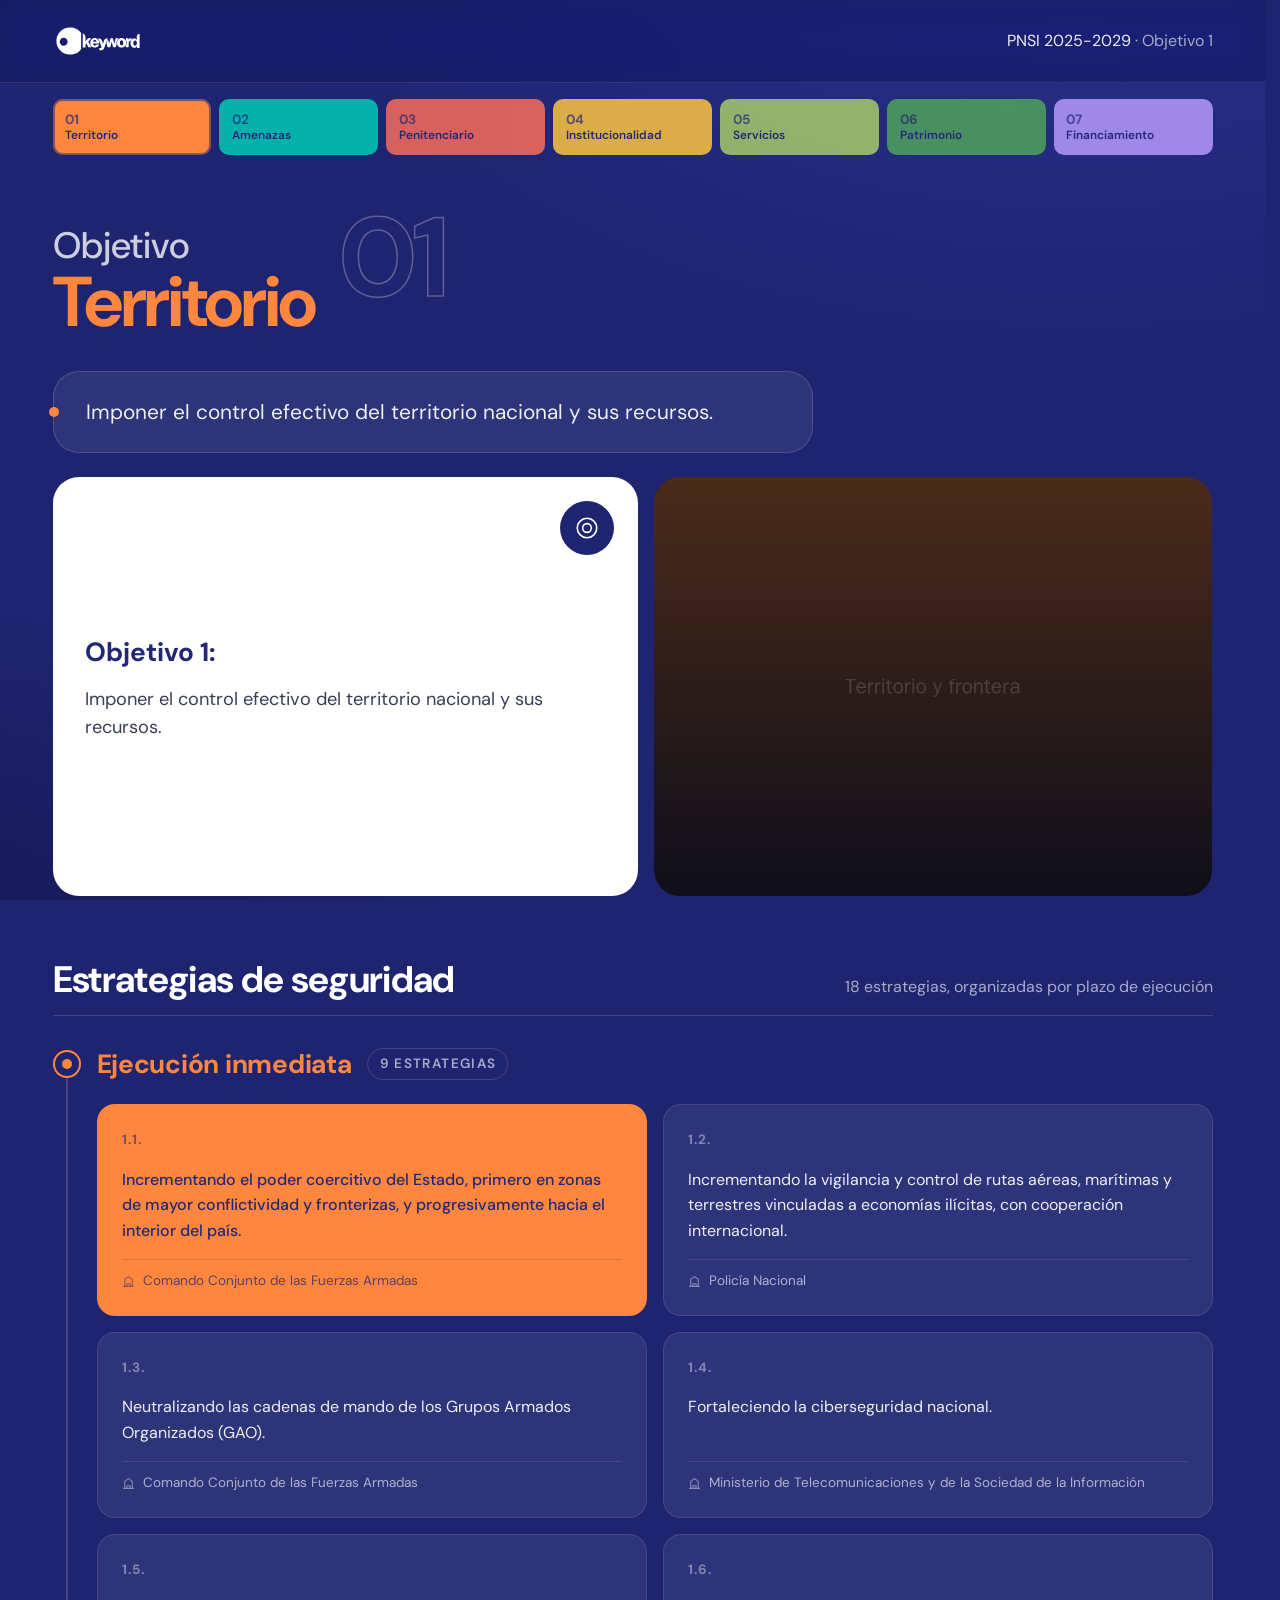
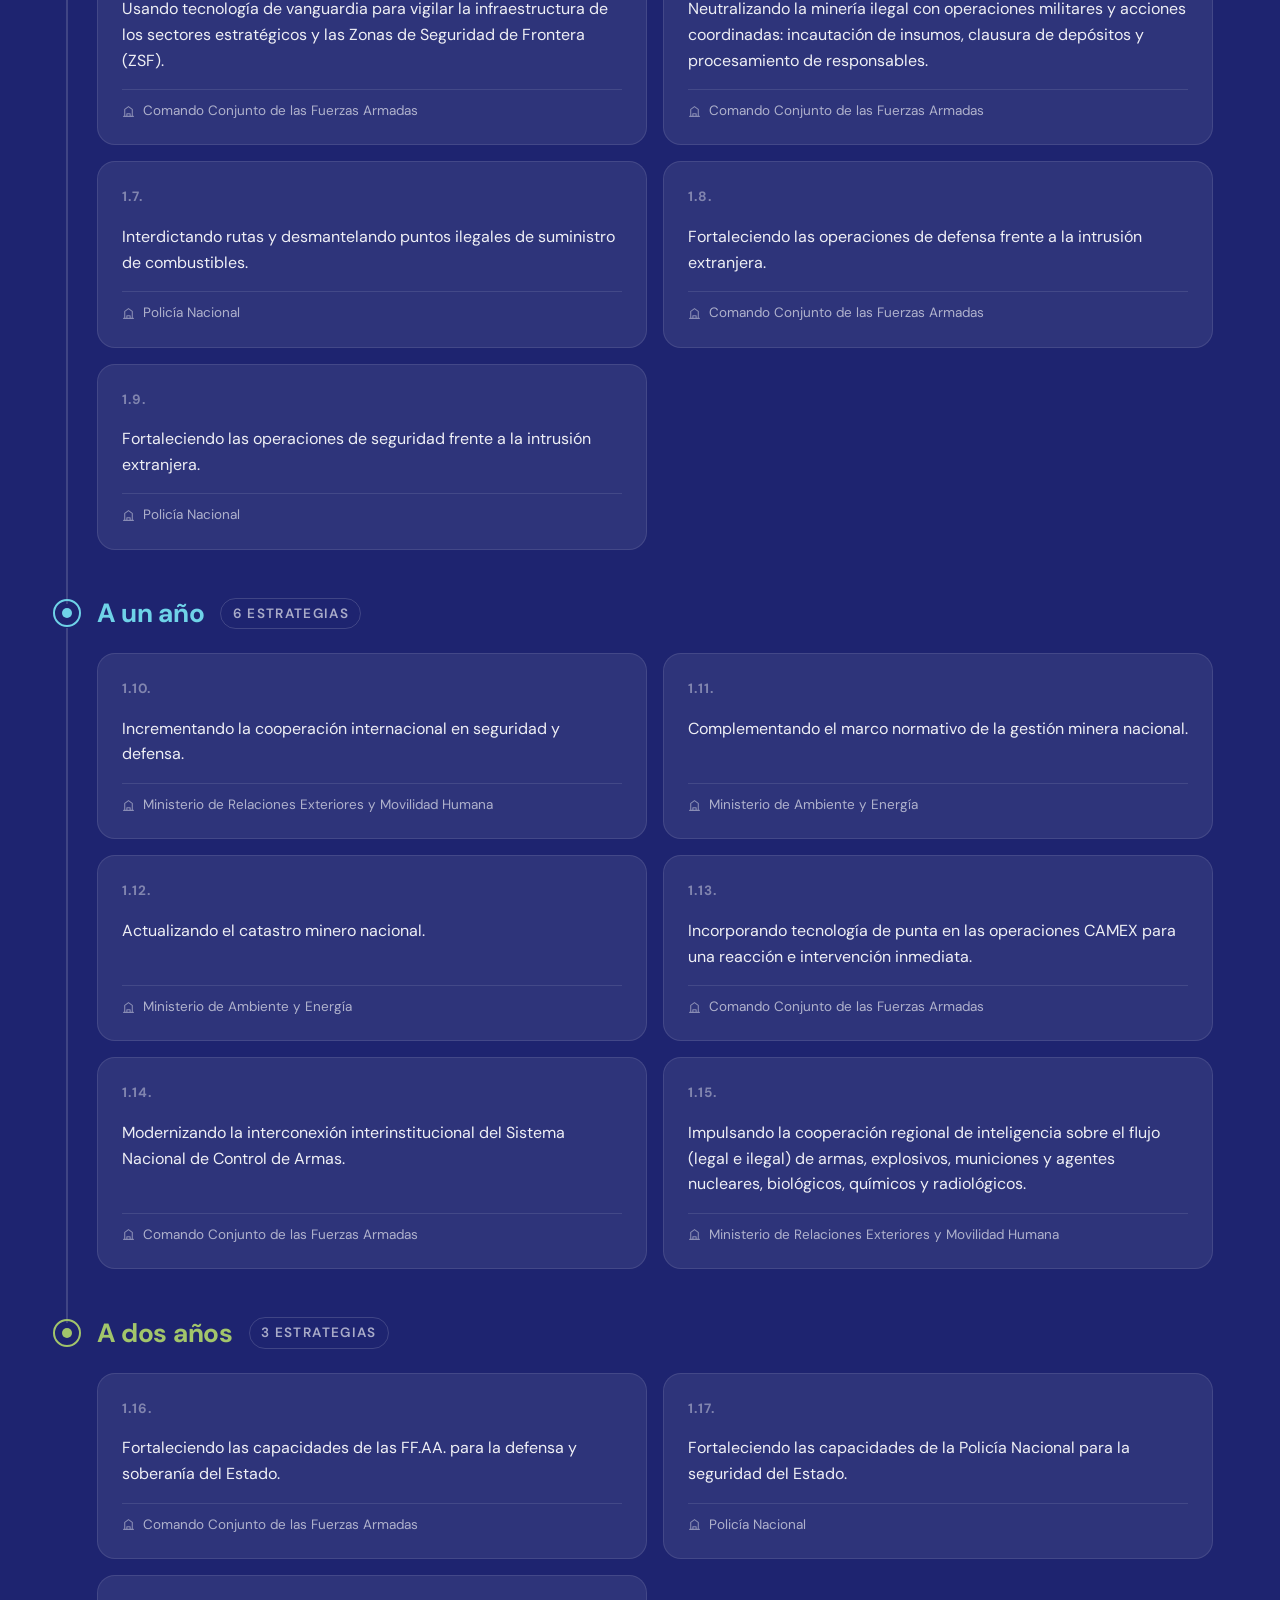
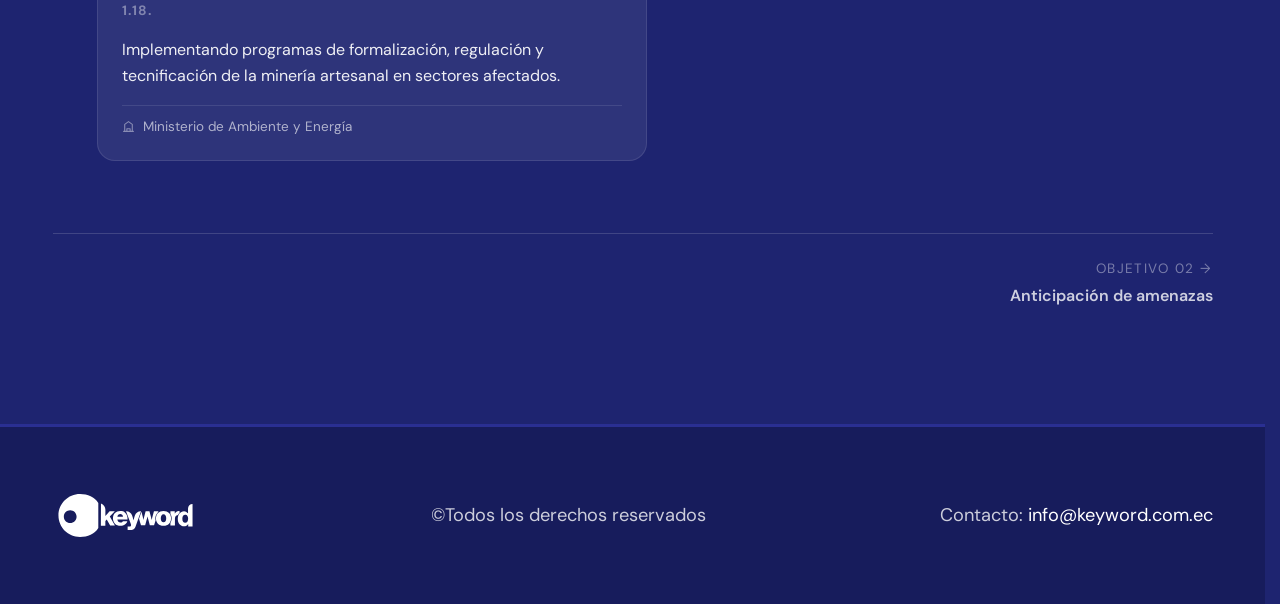
==== commit 62d4cb34: "V3" ====
--- a/pages/objetivo-1.html
+++ b/pages/objetivo-1.html
@@ -4,19 +4,18 @@
   <meta charset="utf-8" />
   <meta name="viewport" content="width=device-width, initial-scale=1" />
   <title>Objetivo 1 · Territorio y recursos — PNSI 2025-2029</title>
-  <meta name="description" content="Objetivo 1 del PNSI 2025-2029: control efectivo del territorio y sus recursos. Análisis de Keyword." />
-
+  <meta name="description" content="Objetivo 1 del Plan Nacional de Seguridad Integral 2025-2029: Imponer el control efectivo del territorio nacional y sus recursos. Análisis de Keyword." />
   <link rel="preconnect" href="https://fonts.googleapis.com" />
   <link rel="preconnect" href="https://fonts.gstatic.com" crossorigin />
   <link rel="stylesheet" href="https://fonts.googleapis.com/css2?family=DM+Sans:opsz,wght@9..40,400;9..40,500;9..40,600;9..40,700&display=swap" />
   <link rel="stylesheet" href="../css/styles.css" />
 </head>
-<body>
+<body class="obj-page--1">
 
 <header class="site-header">
   <div class="wrap site-header__inner">
     <a href="../index.html" class="brand" aria-label="Keyword — inicio">
-      <img src="../img/logo-keyword-white.svg" alt="Keyword" class="brand__logo" width="120" height="26" />
+      <img src="../img/logo-keyword-white.svg" alt="Keyword" class="brand__logo" />
     </a>
     <nav class="nav-crumbs" aria-label="Ruta de navegación">
       <a href="../index.html">PNSI 2025-2029</a> · <span>Objetivo 1</span>
@@ -26,38 +25,32 @@
 
 <main>
 
-<!-- ==========================================================
-     MINI NAVEGACIÓN — los 7 objetivos
-     ========================================================== -->
 <nav class="wrap obj-nav-top" aria-label="Objetivos del plan">
   <div class="obj-nav-top__grid">
-    <a class="obj-nav-top__item obj-nav-top__item--1" href="objetivo-1.html" aria-current="page">
-      <small>01</small><span>Territorio</span>
-    </a>
-    <a class="obj-nav-top__item obj-nav-top__item--2" href="objetivo-2.html">
-      <small>02</small><span>Amenazas</span>
-    </a>
-    <a class="obj-nav-top__item obj-nav-top__item--3" href="objetivo-3.html">
-      <small>03</small><span>Penitenciario</span>
-    </a>
-    <a class="obj-nav-top__item obj-nav-top__item--4" href="objetivo-4.html">
-      <small>04</small><span>Democracia</span>
-    </a>
-    <a class="obj-nav-top__item obj-nav-top__item--5" href="objetivo-5.html">
-      <small>05</small><span>Servicios</span>
-    </a>
-    <a class="obj-nav-top__item obj-nav-top__item--6" href="objetivo-6.html">
-      <small>06</small><span>Patrimonio</span>
-    </a>
-    <a class="obj-nav-top__item obj-nav-top__item--7" href="objetivo-7.html">
-      <small>07</small><span>Financiamiento</span>
-    </a>
+      <a class="obj-nav-top__item obj-nav-top__item--1" href="objetivo-1.html" aria-current="page">
+        <small>01</small><span>Territorio</span>
+      </a>
+      <a class="obj-nav-top__item obj-nav-top__item--2" href="objetivo-2.html">
+        <small>02</small><span>Amenazas</span>
+      </a>
+      <a class="obj-nav-top__item obj-nav-top__item--3" href="objetivo-3.html">
+        <small>03</small><span>Penitenciario</span>
+      </a>
+      <a class="obj-nav-top__item obj-nav-top__item--4" href="objetivo-4.html">
+        <small>04</small><span>Institucionalidad</span>
+      </a>
+      <a class="obj-nav-top__item obj-nav-top__item--5" href="objetivo-5.html">
+        <small>05</small><span>Servicios</span>
+      </a>
+      <a class="obj-nav-top__item obj-nav-top__item--6" href="objetivo-6.html">
+        <small>06</small><span>Patrimonio</span>
+      </a>
+      <a class="obj-nav-top__item obj-nav-top__item--7" href="objetivo-7.html">
+        <small>07</small><span>Financiamiento</span>
+      </a>
   </div>
 </nav>
 
-<!-- ==========================================================
-     HERO DEL OBJETIVO
-     ========================================================== -->
 <section class="obj-hero obj-hero--1" aria-labelledby="titulo-objetivo">
   <div class="wrap">
     <p class="obj-hero__kicker">Objetivo</p>
@@ -66,12 +59,7 @@
       <span class="obj-hero__num" aria-hidden="true">01</span>
     </div>
 
-    <div class="obj-hero__desc">
-      Recuperar el <strong>control efectivo del territorio nacional y sus
-      recursos</strong>, priorizando las Zonas de Seguridad de Frontera y los
-      sectores estratégicos, con desarticulación de grupos armados organizados
-      y control de la cadena logística de las economías ilícitas.
-    </div>
+    <div class="obj-hero__desc">Imponer el control efectivo del territorio nacional y sus recursos.</div>
 
     <div class="obj-intro">
       <div class="obj-intro__card">
@@ -79,96 +67,146 @@
           <svg width="26" height="26" viewBox="0 0 24 24" fill="none" stroke="currentColor" stroke-width="1.5" stroke-linecap="round" stroke-linejoin="round"><circle cx="12" cy="12" r="9"/><circle cx="12" cy="12" r="4"/></svg>
         </span>
         <p class="obj-intro__label">Objetivo 1:</p>
-        <p class="obj-intro__text">
-          <strong>Control efectivo del territorio y sus recursos</strong>,
-          fortaleciendo la presencia estatal en zonas fronterizas y sectores
-          estratégicos.
-        </p>
+        <p class="obj-intro__text">Imponer el control efectivo del territorio nacional y sus recursos.</p>
       </div>
       <div class="obj-intro__photo">
-        <img src="../img/obj-1-photo.jpg" alt="Zona fronteriza del Ecuador" />
+        <img src="../img/obj-1-photo.jpg" alt="" loading="lazy" />
       </div>
     </div>
 
-    <div class="content-grid">
-
-      <article class="tile">
-        <div class="tile__head">
-          <p class="tile__body">
-            <strong>Recuperación del control</strong> en zonas fronterizas y
-            territorios afectados por el crimen organizado, priorizando la
-            desarticulación de grupos armados organizados.
-          </p>
-          <svg class="tile__icon" viewBox="0 0 24 24" fill="none" stroke="currentColor" stroke-width="1.5" stroke-linecap="round" stroke-linejoin="round" aria-hidden="true">
-            <path d="M12 2 4 6v6c0 5 3.5 8 8 10 4.5-2 8-5 8-10V6l-8-4z"/>
-          </svg>
+    <div class="roadmap">
+      <header class="roadmap__head">
+        <h2 class="roadmap__title">Estrategias de seguridad</h2>
+        <p class="roadmap__count">18 estrategias, organizadas por plazo de ejecución</p>
+      </header>
+
+      <section class="phase phase--inmediata">
+        <header class="phase__head">
+          <span class="phase__dot" aria-hidden="true"></span>
+          <h3 class="phase__label">Ejecución inmediata</h3>
+          <span class="phase__n">9 estrategias</span>
+        </header>
+        <div class="phase__grid">
+          <article class="strat strat--accent">
+            <span class="strat__num">1.1.</span>
+            <p class="strat__text">Incrementando el poder coercitivo del Estado, primero en zonas de mayor conflictividad y fronterizas, y progresivamente hacia el interior del país.</p>
+            <p class="strat__inst"><svg width="13" height="13" viewBox="0 0 24 24" fill="none" stroke="currentColor" stroke-width="2" stroke-linecap="round" stroke-linejoin="round" aria-hidden="true"><path d="M3 21h18M5 21V8l7-5 7 5v13M9 21v-5h6v5"/></svg>Comando Conjunto de las Fuerzas Armadas</p>
+          </article>
+          <article class="strat">
+            <span class="strat__num">1.2.</span>
+            <p class="strat__text">Incrementando la vigilancia y control de rutas aéreas, marítimas y terrestres vinculadas a economías ilícitas, con cooperación internacional.</p>
+            <p class="strat__inst"><svg width="13" height="13" viewBox="0 0 24 24" fill="none" stroke="currentColor" stroke-width="2" stroke-linecap="round" stroke-linejoin="round" aria-hidden="true"><path d="M3 21h18M5 21V8l7-5 7 5v13M9 21v-5h6v5"/></svg>Policía Nacional</p>
+          </article>
+          <article class="strat">
+            <span class="strat__num">1.3.</span>
+            <p class="strat__text">Neutralizando las cadenas de mando de los Grupos Armados Organizados (GAO).</p>
+            <p class="strat__inst"><svg width="13" height="13" viewBox="0 0 24 24" fill="none" stroke="currentColor" stroke-width="2" stroke-linecap="round" stroke-linejoin="round" aria-hidden="true"><path d="M3 21h18M5 21V8l7-5 7 5v13M9 21v-5h6v5"/></svg>Comando Conjunto de las Fuerzas Armadas</p>
+          </article>
+          <article class="strat">
+            <span class="strat__num">1.4.</span>
+            <p class="strat__text">Fortaleciendo la ciberseguridad nacional.</p>
+            <p class="strat__inst"><svg width="13" height="13" viewBox="0 0 24 24" fill="none" stroke="currentColor" stroke-width="2" stroke-linecap="round" stroke-linejoin="round" aria-hidden="true"><path d="M3 21h18M5 21V8l7-5 7 5v13M9 21v-5h6v5"/></svg>Ministerio de Telecomunicaciones y de la Sociedad de la Información</p>
+          </article>
+          <article class="strat">
+            <span class="strat__num">1.5.</span>
+            <p class="strat__text">Usando tecnología de vanguardia para vigilar la infraestructura de los sectores estratégicos y las Zonas de Seguridad de Frontera (ZSF).</p>
+            <p class="strat__inst"><svg width="13" height="13" viewBox="0 0 24 24" fill="none" stroke="currentColor" stroke-width="2" stroke-linecap="round" stroke-linejoin="round" aria-hidden="true"><path d="M3 21h18M5 21V8l7-5 7 5v13M9 21v-5h6v5"/></svg>Comando Conjunto de las Fuerzas Armadas</p>
+          </article>
+          <article class="strat">
+            <span class="strat__num">1.6.</span>
+            <p class="strat__text">Neutralizando la minería ilegal con operaciones militares y acciones coordinadas: incautación de insumos, clausura de depósitos y procesamiento de responsables.</p>
+            <p class="strat__inst"><svg width="13" height="13" viewBox="0 0 24 24" fill="none" stroke="currentColor" stroke-width="2" stroke-linecap="round" stroke-linejoin="round" aria-hidden="true"><path d="M3 21h18M5 21V8l7-5 7 5v13M9 21v-5h6v5"/></svg>Comando Conjunto de las Fuerzas Armadas</p>
+          </article>
+          <article class="strat">
+            <span class="strat__num">1.7.</span>
+            <p class="strat__text">Interdictando rutas y desmantelando puntos ilegales de suministro de combustibles.</p>
+            <p class="strat__inst"><svg width="13" height="13" viewBox="0 0 24 24" fill="none" stroke="currentColor" stroke-width="2" stroke-linecap="round" stroke-linejoin="round" aria-hidden="true"><path d="M3 21h18M5 21V8l7-5 7 5v13M9 21v-5h6v5"/></svg>Policía Nacional</p>
+          </article>
+          <article class="strat">
+            <span class="strat__num">1.8.</span>
+            <p class="strat__text">Fortaleciendo las operaciones de defensa frente a la intrusión extranjera.</p>
+            <p class="strat__inst"><svg width="13" height="13" viewBox="0 0 24 24" fill="none" stroke="currentColor" stroke-width="2" stroke-linecap="round" stroke-linejoin="round" aria-hidden="true"><path d="M3 21h18M5 21V8l7-5 7 5v13M9 21v-5h6v5"/></svg>Comando Conjunto de las Fuerzas Armadas</p>
+          </article>
+          <article class="strat">
+            <span class="strat__num">1.9.</span>
+            <p class="strat__text">Fortaleciendo las operaciones de seguridad frente a la intrusión extranjera.</p>
+            <p class="strat__inst"><svg width="13" height="13" viewBox="0 0 24 24" fill="none" stroke="currentColor" stroke-width="2" stroke-linecap="round" stroke-linejoin="round" aria-hidden="true"><path d="M3 21h18M5 21V8l7-5 7 5v13M9 21v-5h6v5"/></svg>Policía Nacional</p>
+          </article>
         </div>
-        <div class="meta">
-          <svg class="meta__icon" viewBox="0 0 24 24" fill="none" stroke="currentColor" stroke-width="1.75" aria-hidden="true"><circle cx="12" cy="12" r="9"/><circle cx="12" cy="12" r="5"/><circle cx="12" cy="12" r="1.5" fill="currentColor"/></svg>
-          <span class="meta__flag">Metas:</span>
+      </section>
+
+      <section class="phase phase--1">
+        <header class="phase__head">
+          <span class="phase__dot" aria-hidden="true"></span>
+          <h3 class="phase__label">A un año</h3>
+          <span class="phase__n">6 estrategias</span>
+        </header>
+        <div class="phase__grid">
+          <article class="strat">
+            <span class="strat__num">1.10.</span>
+            <p class="strat__text">Incrementando la cooperación internacional en seguridad y defensa.</p>
+            <p class="strat__inst"><svg width="13" height="13" viewBox="0 0 24 24" fill="none" stroke="currentColor" stroke-width="2" stroke-linecap="round" stroke-linejoin="round" aria-hidden="true"><path d="M3 21h18M5 21V8l7-5 7 5v13M9 21v-5h6v5"/></svg>Ministerio de Relaciones Exteriores y Movilidad Humana</p>
+          </article>
+          <article class="strat">
+            <span class="strat__num">1.11.</span>
+            <p class="strat__text">Complementando el marco normativo de la gestión minera nacional.</p>
+            <p class="strat__inst"><svg width="13" height="13" viewBox="0 0 24 24" fill="none" stroke="currentColor" stroke-width="2" stroke-linecap="round" stroke-linejoin="round" aria-hidden="true"><path d="M3 21h18M5 21V8l7-5 7 5v13M9 21v-5h6v5"/></svg>Ministerio de Ambiente y Energía</p>
+          </article>
+          <article class="strat">
+            <span class="strat__num">1.12.</span>
+            <p class="strat__text">Actualizando el catastro minero nacional.</p>
+            <p class="strat__inst"><svg width="13" height="13" viewBox="0 0 24 24" fill="none" stroke="currentColor" stroke-width="2" stroke-linecap="round" stroke-linejoin="round" aria-hidden="true"><path d="M3 21h18M5 21V8l7-5 7 5v13M9 21v-5h6v5"/></svg>Ministerio de Ambiente y Energía</p>
+          </article>
+          <article class="strat">
+            <span class="strat__num">1.13.</span>
+            <p class="strat__text">Incorporando tecnología de punta en las operaciones CAMEX para una reacción e intervención inmediata.</p>
+            <p class="strat__inst"><svg width="13" height="13" viewBox="0 0 24 24" fill="none" stroke="currentColor" stroke-width="2" stroke-linecap="round" stroke-linejoin="round" aria-hidden="true"><path d="M3 21h18M5 21V8l7-5 7 5v13M9 21v-5h6v5"/></svg>Comando Conjunto de las Fuerzas Armadas</p>
+          </article>
+          <article class="strat">
+            <span class="strat__num">1.14.</span>
+            <p class="strat__text">Modernizando la interconexión interinstitucional del Sistema Nacional de Control de Armas.</p>
+            <p class="strat__inst"><svg width="13" height="13" viewBox="0 0 24 24" fill="none" stroke="currentColor" stroke-width="2" stroke-linecap="round" stroke-linejoin="round" aria-hidden="true"><path d="M3 21h18M5 21V8l7-5 7 5v13M9 21v-5h6v5"/></svg>Comando Conjunto de las Fuerzas Armadas</p>
+          </article>
+          <article class="strat">
+            <span class="strat__num">1.15.</span>
+            <p class="strat__text">Impulsando la cooperación regional de inteligencia sobre el flujo (legal e ilegal) de armas, explosivos, municiones y agentes nucleares, biológicos, químicos y radiológicos.</p>
+            <p class="strat__inst"><svg width="13" height="13" viewBox="0 0 24 24" fill="none" stroke="currentColor" stroke-width="2" stroke-linecap="round" stroke-linejoin="round" aria-hidden="true"><path d="M3 21h18M5 21V8l7-5 7 5v13M9 21v-5h6v5"/></svg>Ministerio de Relaciones Exteriores y Movilidad Humana</p>
+          </article>
         </div>
-        <ul class="meta-list">
-          <li>Fortalecer el control de las Zonas de Seguridad de Frontera.</li>
-          <li>Vigilar rutas aéreas, marítimas y terrestres vinculadas a economías ilícitas.</li>
-        </ul>
-      </article>
-
-      <article class="tile tile--accent-1">
-        <div class="tile__head">
-          <p class="tile__body">
-            <strong>Minería:</strong> incremento del control de la cadena
-            logística de la minería ilegal e impulso a la formalización con
-            actualización del catastro minero.
-          </p>
-          <svg class="tile__icon" viewBox="0 0 24 24" fill="none" stroke="currentColor" stroke-width="1.5" stroke-linecap="round" stroke-linejoin="round" aria-hidden="true">
-            <path d="M3 20l6-14 6 8 3-4 3 10z"/>
-          </svg>
+      </section>
+
+      <section class="phase phase--2">
+        <header class="phase__head">
+          <span class="phase__dot" aria-hidden="true"></span>
+          <h3 class="phase__label">A dos años</h3>
+          <span class="phase__n">3 estrategias</span>
+        </header>
+        <div class="phase__grid">
+          <article class="strat">
+            <span class="strat__num">1.16.</span>
+            <p class="strat__text">Fortaleciendo las capacidades de las FF.AA. para la defensa y soberanía del Estado.</p>
+            <p class="strat__inst"><svg width="13" height="13" viewBox="0 0 24 24" fill="none" stroke="currentColor" stroke-width="2" stroke-linecap="round" stroke-linejoin="round" aria-hidden="true"><path d="M3 21h18M5 21V8l7-5 7 5v13M9 21v-5h6v5"/></svg>Comando Conjunto de las Fuerzas Armadas</p>
+          </article>
+          <article class="strat">
+            <span class="strat__num">1.17.</span>
+            <p class="strat__text">Fortaleciendo las capacidades de la Policía Nacional para la seguridad del Estado.</p>
+            <p class="strat__inst"><svg width="13" height="13" viewBox="0 0 24 24" fill="none" stroke="currentColor" stroke-width="2" stroke-linecap="round" stroke-linejoin="round" aria-hidden="true"><path d="M3 21h18M5 21V8l7-5 7 5v13M9 21v-5h6v5"/></svg>Policía Nacional</p>
+          </article>
+          <article class="strat">
+            <span class="strat__num">1.18.</span>
+            <p class="strat__text">Implementando programas de formalización, regulación y tecnificación de la minería artesanal en sectores afectados.</p>
+            <p class="strat__inst"><svg width="13" height="13" viewBox="0 0 24 24" fill="none" stroke="currentColor" stroke-width="2" stroke-linecap="round" stroke-linejoin="round" aria-hidden="true"><path d="M3 21h18M5 21V8l7-5 7 5v13M9 21v-5h6v5"/></svg>Ministerio de Ambiente y Energía</p>
+          </article>
         </div>
-        <div class="meta">
-          <svg class="meta__icon" viewBox="0 0 24 24" fill="none" stroke="currentColor" stroke-width="1.75" aria-hidden="true"><circle cx="12" cy="12" r="9"/><circle cx="12" cy="12" r="5"/><circle cx="12" cy="12" r="1.5" fill="currentColor"/></svg>
-          <span class="meta__flag meta__flag--green">Meta:</span>
-        </div>
-        <p class="meta-plain">
-          Formalización sectorial y trazabilidad total en la cadena minera al
-          2027.
-        </p>
-      </article>
-
-      <article class="tile tile--light">
-        <div class="tile__head">
-          <p class="tile__body">
-            <strong>Cadena logística:</strong> refuerzo del control sobre
-            armas, explosivos, municiones y agentes químicos, biológicos y
-            radiológicos.
-          </p>
-          <svg class="tile__icon" viewBox="0 0 24 24" fill="none" stroke="currentColor" stroke-width="1.5" stroke-linecap="round" stroke-linejoin="round" aria-hidden="true">
-            <rect x="3" y="8" width="13" height="9" rx="1"/><path d="M16 11h4l1 3v3h-5"/><circle cx="7" cy="19" r="1.6"/><circle cx="17" cy="19" r="1.6"/>
-          </svg>
-        </div>
-        <div class="meta">
-          <svg class="meta__icon" viewBox="0 0 24 24" fill="none" stroke="currentColor" stroke-width="1.75" aria-hidden="true"><circle cx="12" cy="12" r="9"/><circle cx="12" cy="12" r="5"/><circle cx="12" cy="12" r="1.5" fill="currentColor"/></svg>
-          <span class="meta__flag">Meta:</span>
-        </div>
-        <p class="meta-plain">
-          Reducción sostenida del ingreso de mercancías ilegales por puntos de
-          suministro identificados.
-        </p>
-      </article>
-
-      <article class="tile">
-        <div class="tile__head">
-          <p class="tile__body">
-            <strong>Impacto empresarial:</strong> el sector debe prepararse
-            para nuevos requisitos de trazabilidad y cumplimiento en toda la
-            cadena logística, especialmente en puertos y aeropuertos.
-          </p>
-          <svg class="tile__icon" viewBox="0 0 24 24" fill="none" stroke="currentColor" stroke-width="1.5" stroke-linecap="round" stroke-linejoin="round" aria-hidden="true">
-            <path d="M4 21V10l8-6 8 6v11M4 21h16M9 21v-6h6v6"/>
-          </svg>
-        </div>
-      </article>
-
+      </section>
     </div>
+
+    <nav class="obj-pager" aria-label="Navegación entre objetivos">
+      <a class="obj-pager__link obj-pager__link--next" href="objetivo-2.html">
+        <small>Objetivo 02 →</small>
+        <strong>Anticipación de amenazas</strong>
+      </a>
+    </nav>
   </div>
 </section>
 
@@ -176,11 +214,9 @@
 
 <footer class="site-footer">
   <div class="wrap site-footer__inner">
-    <img src="../img/logo-keyword-white.svg" alt="Keyword" class="site-footer__logo" width="115" height="28" />
-    <p class="site-footer__legal">
-      © Todos los derechos reservados<br/>
-      Contacto: <a href="mailto:info@keyword.com.ec">info@keyword.com.ec</a>
-    </p>
+    <img src="../img/logo-keyword-white.svg" alt="Keyword" class="site-footer__logo" />
+    <p class="site-footer__copy">©Todos los derechos reservados</p>
+    <p class="site-footer__contact">Contacto: <a href="mailto:info@keyword.com.ec">info@keyword.com.ec</a></p>
   </div>
 </footer>
 
--- a/css/styles.css
+++ b/css/styles.css
@@ -43,15 +43,15 @@
   --font: "DM Sans", ui-sans-serif, system-ui, -apple-system, sans-serif;
 
   /* Escala fluida */
-  --fs-xs:   clamp(0.72rem, 0.7rem + 0.1vw, 0.78rem);
-  --fs-sm:   clamp(0.84rem, 0.8rem + 0.15vw, 0.92rem);
-  --fs-base: clamp(0.95rem, 0.9rem + 0.25vw, 1.05rem);
-  --fs-md:   clamp(1.05rem, 1rem + 0.3vw, 1.19rem);
-  --fs-lg:   clamp(1.25rem, 1.15rem + 0.5vw, 1.5rem);
-  --fs-xl:   clamp(1.6rem, 1.4rem + 1vw, 2.1rem);
-  --fs-2xl:  clamp(2rem, 1.7rem + 1.6vw, 2.9rem);
-  --fs-3xl:  clamp(2.5rem, 2rem + 2.6vw, 4rem);
-  --fs-hero: clamp(2.6rem, 1.9rem + 3.6vw, 4.6rem);
+  --fs-xs:   clamp(0.78rem, 0.75rem + 0.12vw, 0.85rem);
+  --fs-sm:   clamp(0.9rem, 0.86rem + 0.18vw, 1rem);
+  --fs-base: clamp(1rem, 0.95rem + 0.28vw, 1.14rem);
+  --fs-md:   clamp(1.12rem, 1.05rem + 0.34vw, 1.3rem);
+  --fs-lg:   clamp(1.35rem, 1.2rem + 0.6vw, 1.65rem);
+  --fs-xl:   clamp(1.7rem, 1.45rem + 1.1vw, 2.3rem);
+  --fs-2xl:  clamp(2.15rem, 1.8rem + 1.8vw, 3.15rem);
+  --fs-3xl:  clamp(2.7rem, 2.1rem + 2.9vw, 4.4rem);
+  --fs-hero: clamp(2.8rem, 2rem + 3.9vw, 5rem);
 
   /* ---- Espaciado (escala 8) ---- */
   --s-1: 0.5rem;
@@ -154,7 +154,7 @@
   align-items: center;
   justify-content: space-between;
   gap: var(--s-3);
-  height: 68px;
+  height: 82px;
 }
 .brand {
   display: inline-flex;
@@ -162,7 +162,11 @@
   text-decoration: none;
   flex-shrink: 0;
 }
-.brand__logo { height: 26px; width: auto; }
+.brand__logo { height: 36px; width: auto; }
+@media (max-width: 560px) {
+  .site-header__inner { height: 68px; }
+  .brand__logo { height: 30px; }
+}
 
 .nav-crumbs {
   font-size: var(--fs-sm);
@@ -216,35 +220,36 @@
 
 .hero__inner {
   display: grid;
-  grid-template-columns: minmax(0, 720px);
-  padding-block: clamp(4.5rem, 13vw, 9rem);
+  grid-template-columns: minmax(0, 760px);
+  min-height: clamp(560px, 76vh, 800px);
+  align-content: center;
+  padding-block: clamp(4rem, 9vw, 6.5rem);
+}
+
+/* Logo dentro del banner — firma editorial de la referencia */
+.hero__logo {
+  height: clamp(52px, 6.5vw, 78px);
+  width: auto;
+  margin-bottom: clamp(2rem, 5vw, 3.25rem);
 }
 .hero__eyebrow {
-  display: inline-flex;
-  align-items: center;
-  gap: 0.6rem;
-  font-size: var(--fs-sm);
-  font-weight: 500;
+  font-size: clamp(1.05rem, 0.9rem + 0.7vw, 1.5rem);
+  font-weight: 400;
+  line-height: 1.35;
   color: var(--t-75);
-  margin-bottom: var(--s-4);
-}
-.hero__eyebrow::before {
-  content: "";
-  width: 26px;
-  height: 2px;
-  background: var(--orange);
-  border-radius: 2px;
+  margin-bottom: var(--s-3);
+  max-width: 30ch;
 }
 .hero__title {
-  font-size: clamp(2.4rem, 1.8rem + 3.2vw, 4.1rem);
-  max-width: 17ch;
+  font-size: var(--fs-hero);
+  max-width: 15ch;
   margin-bottom: var(--s-4);
 }
 .hero__subtitle {
   font-size: var(--fs-md);
   line-height: 1.55;
   color: var(--t-75);
-  max-width: 52ch;
+  max-width: 54ch;
 }
 .hero__meta {
   margin-top: clamp(2rem, 5vw, 3.25rem);
@@ -543,17 +548,15 @@
   margin-top: auto;
   font-size: var(--fs-xs);
   font-weight: 700;
-  letter-spacing: 0.12em;
-  text-transform: uppercase;
+  letter-spacing: 0.06em;
   color: var(--ink);
-  opacity: 0;
-  transform: translateY(4px);
-  transition: opacity var(--t-med) var(--ease), transform var(--t-med) var(--ease);
+  opacity: 0.75;
+  transition: opacity var(--t-fast) var(--ease), transform var(--t-fast) var(--ease);
 }
 .obj-cover:hover .obj-cover__cta,
 .obj-cover:focus-visible .obj-cover__cta {
-  opacity: 0.85;
-  transform: none;
+  opacity: 1;
+  transform: translateX(2px);
 }
 
 .obj-cover__photo {
@@ -639,7 +642,8 @@
 .obj-hero__row {
   position: relative;
   display: inline-block;
-  padding-right: clamp(4rem, 10vw, 8rem);
+  max-width: 100%;
+  padding-right: clamp(3rem, 10vw, 8rem);
 }
 .obj-hero__name {
   font-size: var(--fs-3xl);
@@ -647,12 +651,16 @@
   letter-spacing: -0.03em;
   line-height: 1.02;
   margin-top: 0.2rem;
+  /* Nombres largos ("Institucionalidad") deben poder reducirse
+     sin romper el ancho del viewport en móvil */
+  font-size: clamp(2rem, 8.5vw, 4.4rem);
+  overflow-wrap: anywhere;
 }
 .obj-hero__num {
   position: absolute;
   top: -0.55em;
   right: 0;
-  font-size: clamp(4rem, 9vw, 7rem);
+  font-size: clamp(3rem, 9vw, 7rem);
   font-weight: 700;
   line-height: 1;
   letter-spacing: -0.04em;
@@ -660,6 +668,7 @@
   -webkit-text-stroke: 1.5px rgba(255, 255, 255, 0.28);
   pointer-events: none;
   user-select: none;
+  max-width: 100%;
 }
 .obj-hero--1 .obj-hero__name { color: var(--obj-1); }
 .obj-hero--2 .obj-hero__name { color: var(--obj-2); }
@@ -752,138 +761,247 @@
 .obj-intro__photo img { width: 100%; height: 100%; object-fit: cover; }
 
 /* ============================================================
-   Tarjetas de contenido del objetivo
-   ============================================================ */
-.content-grid {
+   ROADMAP DE ESTRATEGIAS — agrupadas por plazo de ejecución
+   El plazo es el eje organizador: convierte una lista de hasta
+   18 estrategias en una hoja de ruta legible.
+   ============================================================ */
+.roadmap {
+  margin-top: clamp(2.5rem, 6vw, 4rem);
+  position: relative;
+}
+
+/* Encabezado del roadmap con resumen de plazos */
+.roadmap__head {
+  display: flex;
+  flex-wrap: wrap;
+  align-items: baseline;
+  justify-content: space-between;
+  gap: var(--s-3);
+  margin-bottom: var(--s-5);
+  padding-bottom: var(--s-3);
+  border-bottom: 1px solid var(--t-15);
+}
+.roadmap__title { font-size: var(--fs-xl); }
+.roadmap__count {
+  font-size: var(--fs-sm);
+  color: var(--t-60);
+}
+
+/* Una fase = un plazo */
+.phase { position: relative; padding-bottom: var(--s-6); }
+.phase:last-child { padding-bottom: 0; }
+
+/* Línea vertical que conecta las fases (rail del roadmap) */
+.phase::before {
+  content: "";
+  position: absolute;
+  left: 13px;
+  top: 30px;
+  bottom: -6px;
+  width: 2px;
+  background: var(--t-15);
+}
+.phase:last-child::before { display: none; }
+@media (max-width: 700px) { .phase::before { display: none; } }
+
+.phase__head {
+  display: flex;
+  align-items: center;
+  gap: var(--s-3);
+  margin-bottom: var(--s-4);
+}
+.phase__dot {
+  position: relative;
+  z-index: 1;
+  flex-shrink: 0;
+  width: 28px;
+  height: 28px;
+  border-radius: 50%;
+  border: 2px solid currentColor;
+  display: grid;
+  place-items: center;
+}
+.phase__dot::after {
+  content: "";
+  width: 10px;
+  height: 10px;
+  border-radius: 50%;
+  background: currentColor;
+}
+@media (max-width: 700px) { .phase__dot { display: none; } }
+
+.phase__label {
+  font-size: var(--fs-lg);
+  font-weight: 700;
+  letter-spacing: -0.01em;
+}
+.phase__n {
+  font-size: var(--fs-xs);
+  font-weight: 600;
+  letter-spacing: 0.1em;
+  text-transform: uppercase;
+  color: var(--t-60);
+  padding: 0.25rem 0.7rem;
+  border: 1px solid var(--t-15);
+  border-radius: 999px;
+}
+
+/* Color del dot y label por plazo — heredan el acento del objetivo */
+.phase--inmediata .phase__dot,
+.phase--inmediata .phase__label { color: var(--orange); }
+.phase--1 .phase__dot, .phase--1 .phase__label { color: #6FD3E8; }
+.phase--2 .phase__dot, .phase--2 .phase__label { color: var(--green); }
+.phase--3 .phase__dot, .phase--3 .phase__label { color: var(--obj-7); }
+
+/* Grid de estrategias dentro de una fase */
+.phase__grid {
   display: grid;
   grid-template-columns: repeat(2, 1fr);
   gap: var(--s-3);
-  margin-top: var(--s-5);
-  align-items: start;
-}
-@media (max-width: 760px) { .content-grid { grid-template-columns: 1fr; } }
-
-.tile {
-  border-radius: var(--r-lg);
-  padding: var(--s-4) var(--s-4) var(--s-5);
+  margin-left: calc(28px + var(--s-3));
+}
+@media (max-width: 980px) { .phase__grid { grid-template-columns: 1fr; } }
+@media (max-width: 700px) { .phase__grid { margin-left: 0; } }
+
+/* Tarjeta de estrategia */
+.strat {
+  position: relative;
+  display: flex;
+  flex-direction: column;
+  gap: var(--s-3);
+  padding: var(--s-4);
+  border-radius: var(--r);
   background: var(--t-08);
   border: 1px solid var(--t-10);
-  color: var(--t-90);
-  display: flex;
-  flex-direction: column;
-  gap: var(--s-3);
-}
-.tile--accent-1 { background: var(--obj-1); border: none; color: var(--ink); }
-.tile--accent-2 { background: var(--obj-2); border: none; color: var(--ink); }
-.tile--accent-3 { background: var(--obj-3); border: none; color: var(--ink); }
-.tile--accent-4 { background: var(--obj-4); border: none; color: var(--ink); }
-.tile--accent-5 { background: var(--obj-5); border: none; color: var(--ink); }
-.tile--accent-6 { background: var(--obj-6); border: none; color: var(--ink); }
-.tile--accent-7 { background: var(--obj-7); border: none; color: var(--ink); }
-.tile--light    { background: #E7EAF2; border: none; color: var(--ink); }
-
-.tile__head {
-  display: flex;
-  align-items: flex-start;
-  justify-content: space-between;
-  gap: var(--s-3);
-}
-.tile__body {
+  transition: background var(--t-fast) var(--ease), border-color var(--t-fast) var(--ease), transform var(--t-fast) var(--ease);
+}
+.strat:hover {
+  background: var(--t-10);
+  border-color: var(--t-15);
+  transform: translateY(-2px);
+}
+.strat__num {
+  font-size: var(--fs-xs);
+  font-weight: 700;
+  letter-spacing: 0.08em;
+  color: var(--t-40);
+}
+.strat__text {
   font-size: var(--fs-sm);
   line-height: 1.6;
-}
-.tile__body strong { font-weight: 700; }
-.tile__icon {
-  flex-shrink: 0;
-  width: 42px;
-  height: 42px;
-  opacity: 0.9;
-}
-
-/* Bandera "Metas" con diana */
-.meta {
-  display: flex;
+  color: var(--t-90);
+  flex: 1;
+}
+.strat__inst {
+  display: inline-flex;
   align-items: center;
-  gap: 0.6rem;
-}
-.meta__icon { width: 32px; height: 32px; flex-shrink: 0; }
-.meta__flag {
-  padding: 0.3rem 0.9rem;
-  background: var(--orange);
+  gap: 0.5rem;
+  font-size: var(--fs-xs);
+  line-height: 1.35;
+  color: var(--t-60);
+  padding-top: var(--s-2);
+  border-top: 1px solid var(--t-10);
+}
+.strat__inst svg { flex-shrink: 0; opacity: 0.7; }
+
+/* Tarjetas destacadas: primera estrategia de cada fase inmediata */
+.strat--accent {
+  background: var(--accent, var(--orange));
+  border-color: transparent;
   color: var(--ink);
-  font-weight: 700;
+}
+.strat--accent .strat__num  { color: rgba(35, 40, 118, 0.6); }
+.strat--accent .strat__text { color: var(--ink); font-weight: 500; }
+.strat--accent .strat__inst {
+  color: rgba(35, 40, 118, 0.75);
+  border-top-color: rgba(35, 40, 118, 0.2);
+}
+.strat--accent:hover { background: var(--accent, var(--orange)); filter: brightness(1.05); }
+
+/* Acento por objetivo — se aplica al contenedor de la página */
+.obj-page--1 { --accent: var(--obj-1); }
+.obj-page--2 { --accent: var(--obj-2); }
+.obj-page--3 { --accent: var(--obj-3); }
+.obj-page--4 { --accent: var(--obj-4); }
+.obj-page--5 { --accent: var(--obj-5); }
+.obj-page--6 { --accent: var(--obj-6); }
+.obj-page--7 { --accent: var(--obj-7); }
+
+/* Navegación previo / siguiente al pie del objetivo */
+.obj-pager {
+  display: flex;
+  justify-content: space-between;
+  gap: var(--s-3);
+  margin-top: clamp(3rem, 6vw, 4.5rem);
+  padding-top: var(--s-4);
+  border-top: 1px solid var(--t-15);
+}
+.obj-pager__link {
+  display: flex;
+  flex-direction: column;
+  gap: 0.2rem;
+  text-decoration: none;
+  color: var(--t-75);
   font-size: var(--fs-sm);
-  border-radius: var(--r-sm);
-}
-.meta__flag--green { background: var(--green); }
-
-.meta-list {
-  margin: 0;
-  padding: 0;
-  list-style: none;
-  display: flex;
-  flex-direction: column;
-  gap: 0.6rem;
-  font-size: var(--fs-sm);
-  line-height: 1.5;
-}
-.meta-list li {
-  position: relative;
-  padding-left: 1.6rem;
-}
-.meta-list li::before {
-  content: "";
-  position: absolute;
-  left: 0;
-  top: 0.18rem;
-  width: 15px;
-  height: 15px;
-  border-radius: 50%;
-  background: currentColor;
-  -webkit-mask: url("data:image/svg+xml;utf8,<svg xmlns='http://www.w3.org/2000/svg' viewBox='0 0 24 24' fill='none' stroke='white' stroke-width='3.2' stroke-linecap='round' stroke-linejoin='round'><polyline points='20 6 9 17 4 12'/></svg>") center / 68% no-repeat, linear-gradient(#fff 0 0);
-  -webkit-mask-composite: destination-out;
-          mask: url("data:image/svg+xml;utf8,<svg xmlns='http://www.w3.org/2000/svg' viewBox='0 0 24 24' fill='none' stroke='white' stroke-width='3.2' stroke-linecap='round' stroke-linejoin='round'><polyline points='20 6 9 17 4 12'/></svg>") center / 68% no-repeat, linear-gradient(#fff 0 0);
-          mask-composite: exclude;
-}
-.meta-plain {
-  font-size: var(--fs-sm);
-  font-weight: 600;
-  line-height: 1.5;
-}
+  transition: color var(--t-fast) var(--ease);
+  max-width: 45%;
+}
+.obj-pager__link:hover { color: var(--white); }
+.obj-pager__link small {
+  font-size: var(--fs-xs);
+  letter-spacing: 0.1em;
+  text-transform: uppercase;
+  color: var(--t-40);
+}
+.obj-pager__link strong { font-weight: 600; }
+.obj-pager__link--next { text-align: right; margin-left: auto; }
 
 /* ============================================================
    Footer
    ============================================================ */
 .site-footer {
   margin-top: var(--s-section);
-  border-top: 1px solid var(--t-10);
-  background: rgba(0, 0, 0, 0.22);
+  border-top: 3px solid var(--indigo-soft);
+  background: var(--indigo-deep);
 }
 .site-footer__inner {
-  display: flex;
-  flex-wrap: wrap;
+  display: grid;
+  grid-template-columns: auto 1fr auto;
   align-items: center;
-  justify-content: space-between;
-  gap: var(--s-4);
-  padding-block: var(--s-6);
-}
-.site-footer__logo { height: 28px; opacity: 0.95; }
-.site-footer__legal {
-  font-size: var(--fs-sm);
-  line-height: 1.7;
-  color: var(--t-60);
-  text-align: right;
-}
-@media (max-width: 560px) {
-  .site-footer__inner { flex-direction: column; align-items: flex-start; }
-  .site-footer__legal { text-align: left; }
-}
-.site-footer__legal a {
-  color: var(--t-90);
+  gap: var(--s-5);
+  padding-block: clamp(2.5rem, 5vw, 3.75rem);
+}
+.site-footer__logo {
+  height: clamp(44px, 4.5vw, 60px);
+  width: auto;
+}
+.site-footer__copy {
+  font-size: var(--fs-base);
+  color: var(--t-75);
+  text-align: center;
+}
+.site-footer__contact {
+  font-size: var(--fs-base);
+  color: var(--t-75);
+  white-space: nowrap;
+}
+.site-footer__contact a {
+  color: var(--white);
   text-decoration: none;
-  transition: color var(--t-fast) var(--ease);
-}
-.site-footer__legal a:hover { color: var(--orange); }
+  border-bottom: 1px solid transparent;
+  transition: border-color var(--t-fast) var(--ease);
+}
+.site-footer__contact a:hover { border-bottom-color: var(--orange); }
+
+@media (max-width: 860px) {
+  .site-footer__inner {
+    grid-template-columns: 1fr;
+    justify-items: start;
+    gap: var(--s-3);
+    text-align: left;
+  }
+  .site-footer__copy { text-align: left; }
+}
 
 /* ============================================================
    Accesibilidad / motion
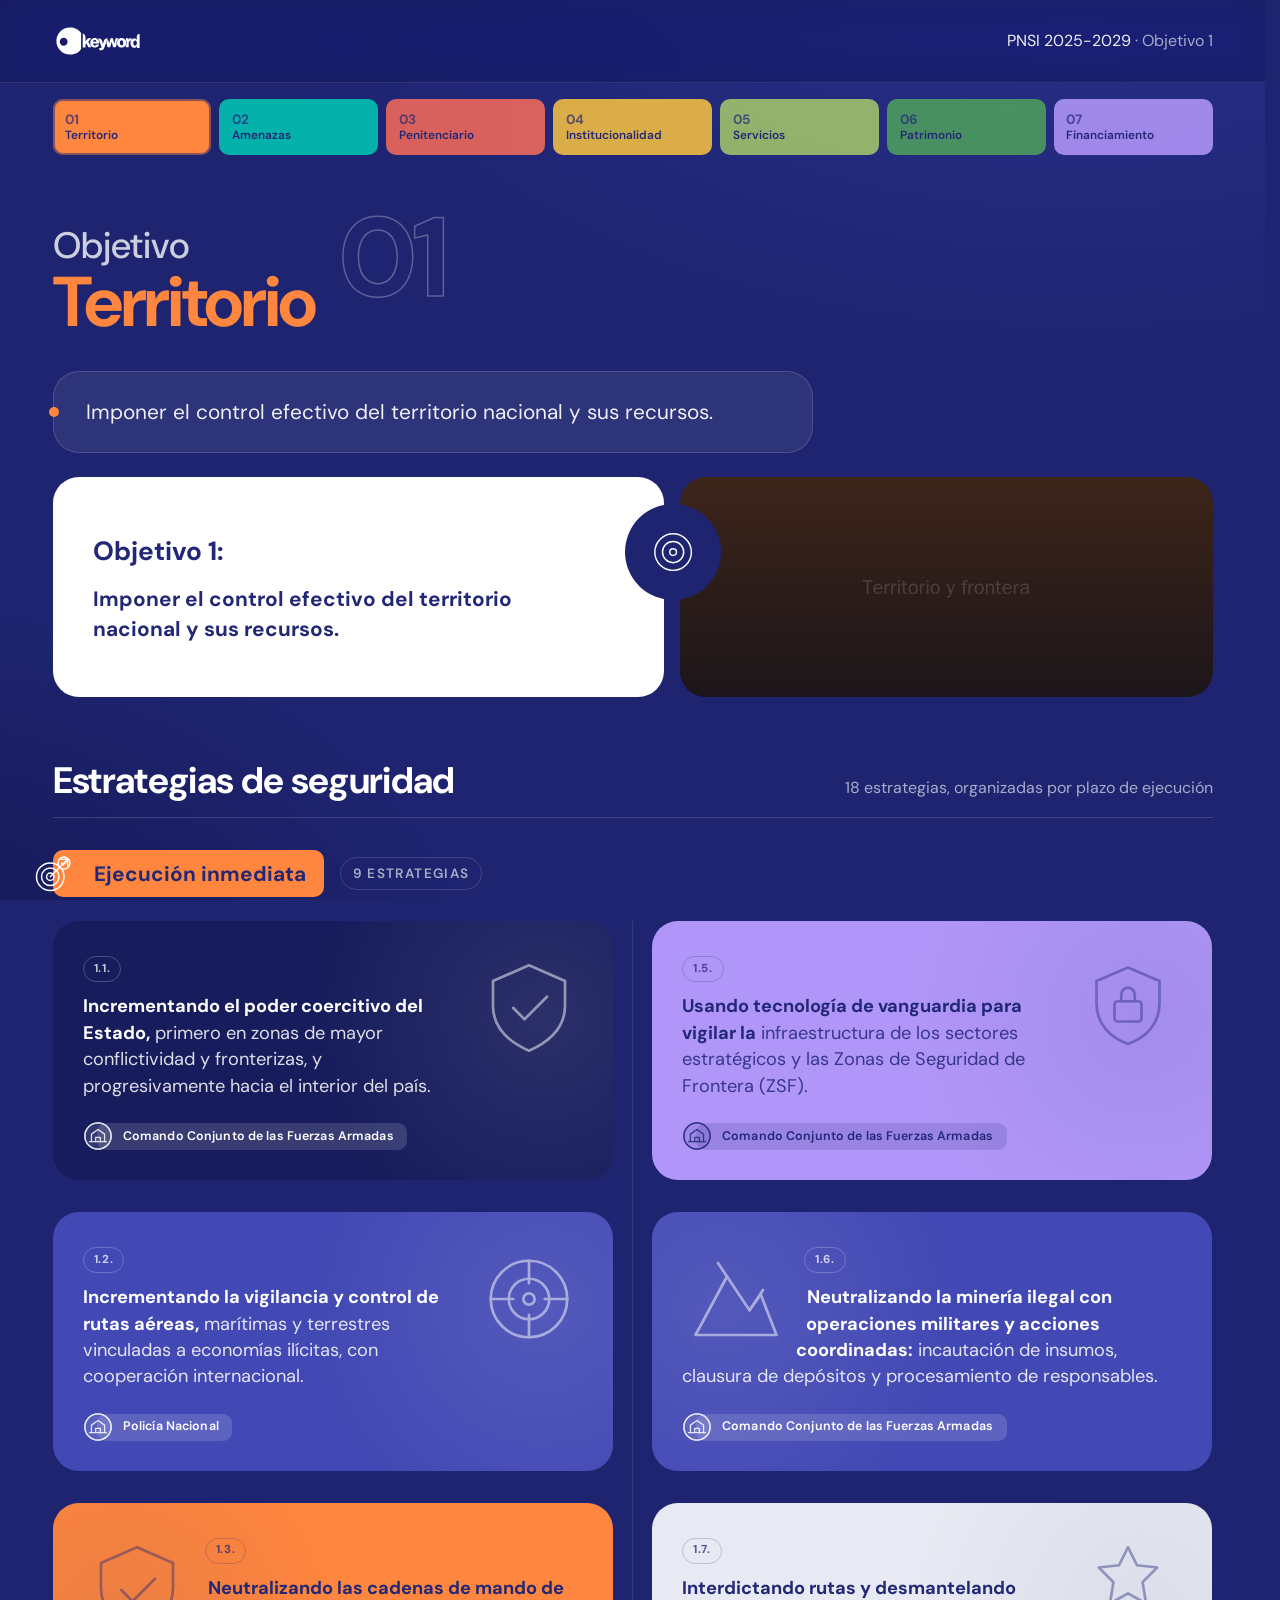
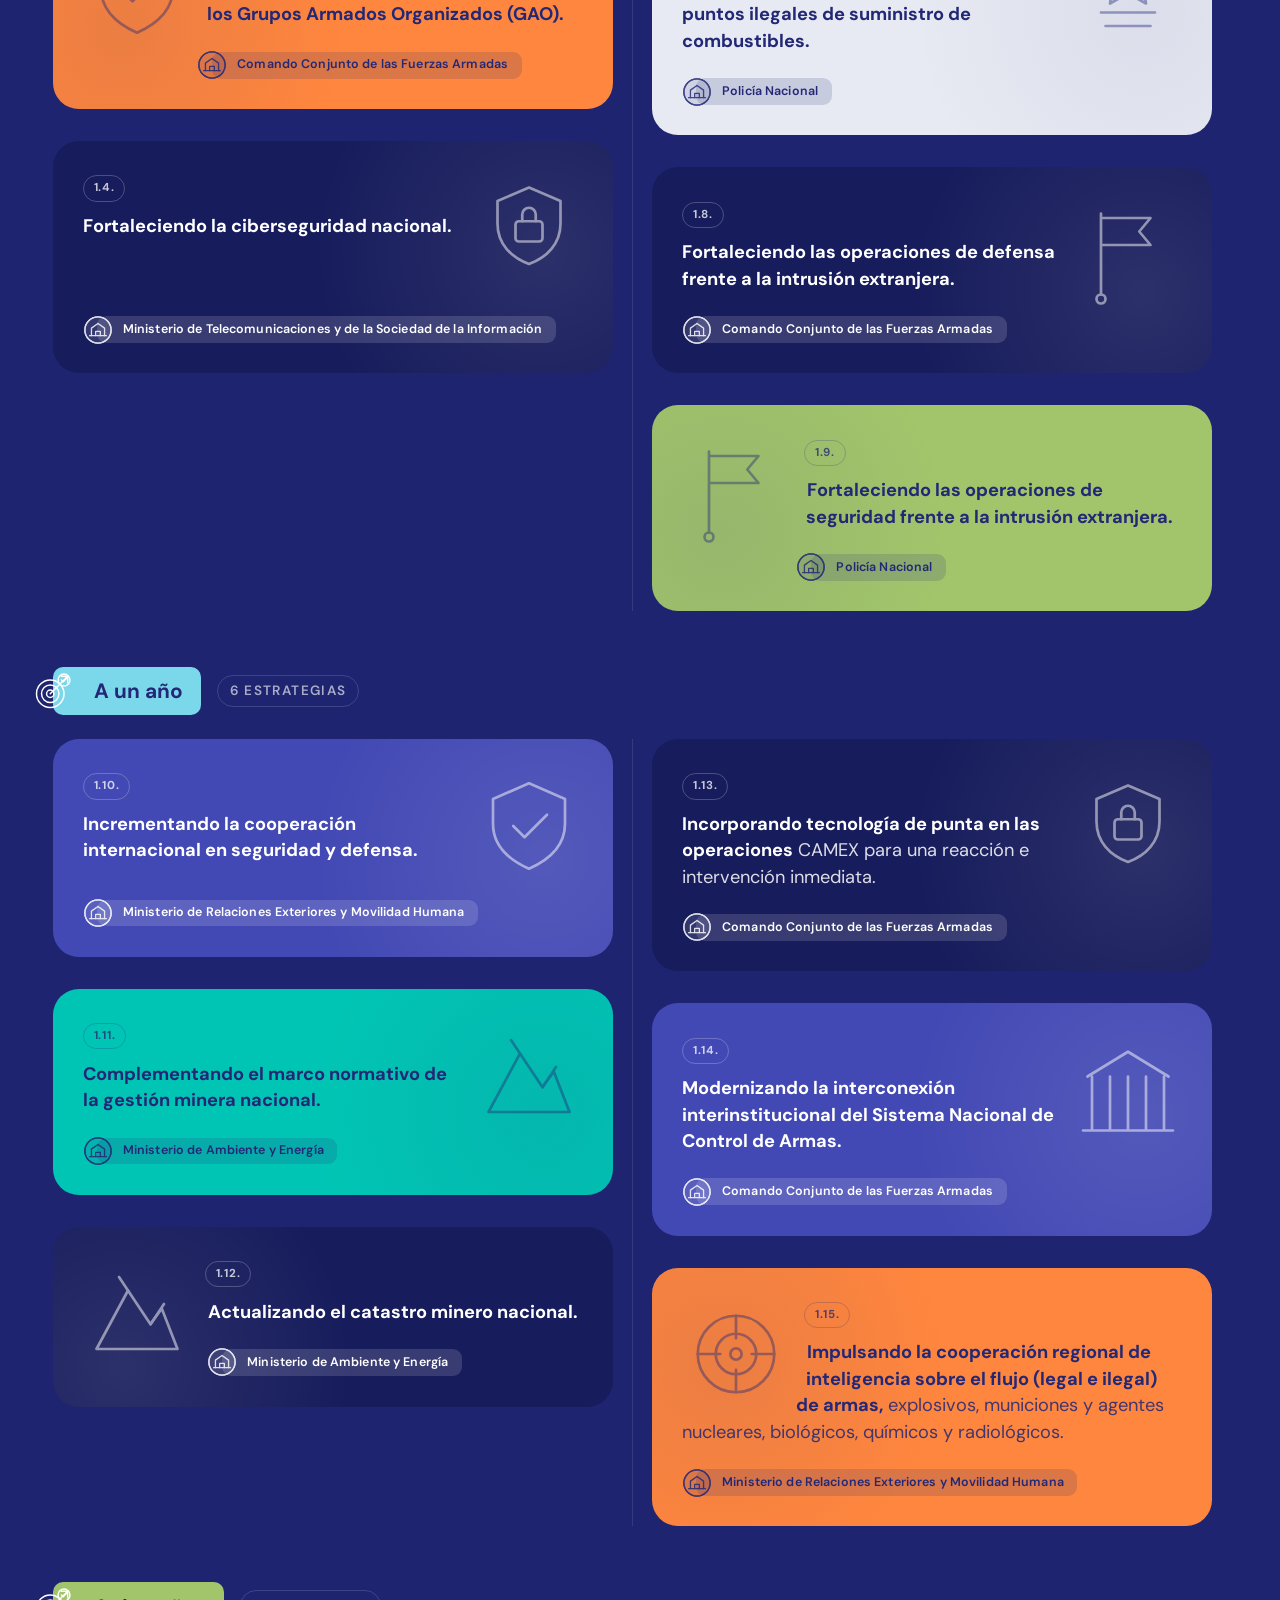
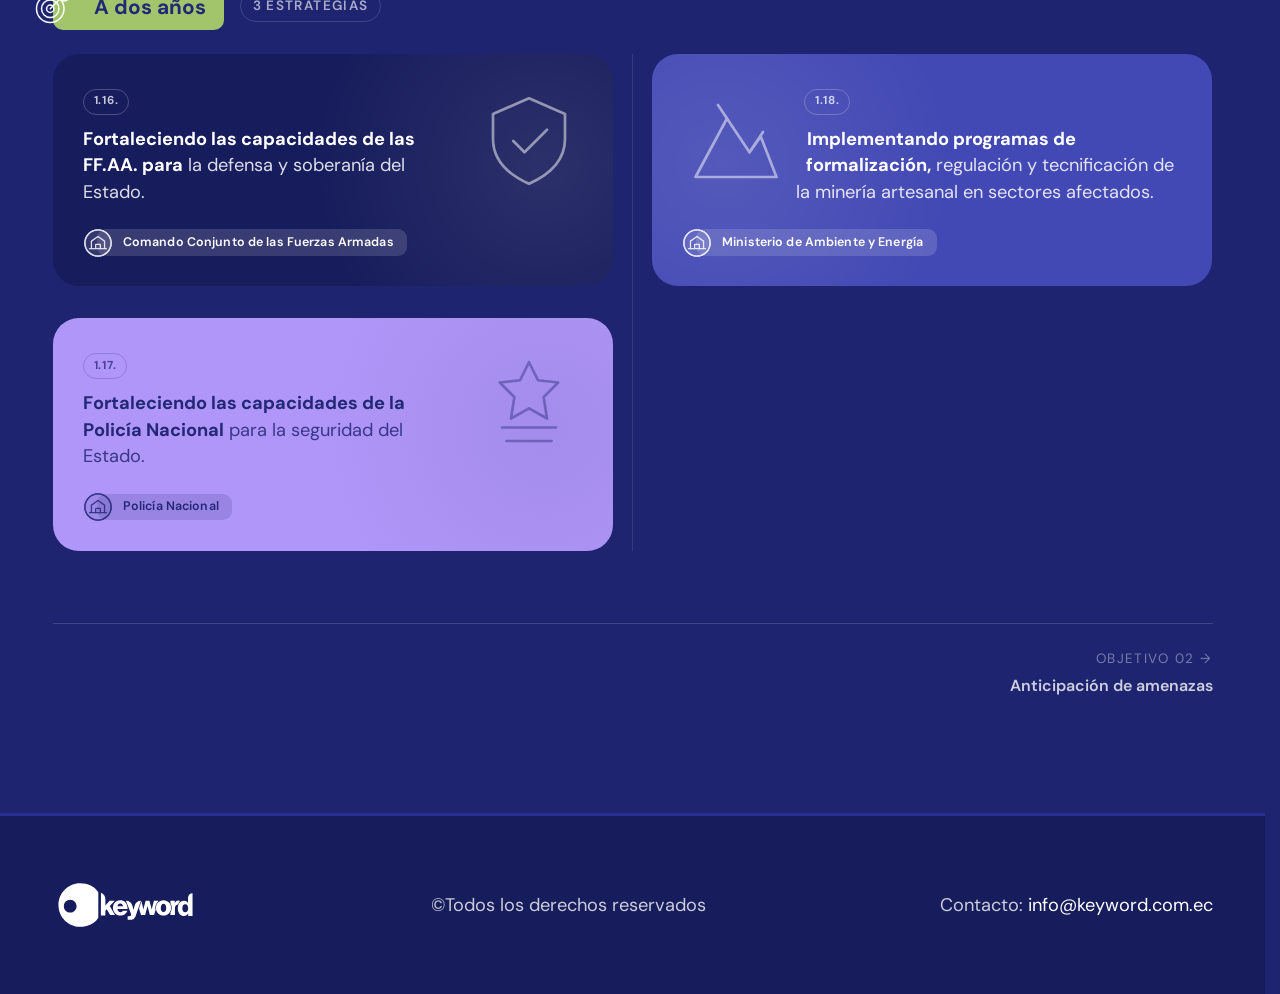
==== commit 8519b204: "v5" ====
--- a/pages/objetivo-1.html
+++ b/pages/objetivo-1.html
@@ -63,12 +63,12 @@
 
     <div class="obj-intro">
       <div class="obj-intro__card">
-        <span class="obj-intro__badge" aria-hidden="true">
-          <svg width="26" height="26" viewBox="0 0 24 24" fill="none" stroke="currentColor" stroke-width="1.5" stroke-linecap="round" stroke-linejoin="round"><circle cx="12" cy="12" r="9"/><circle cx="12" cy="12" r="4"/></svg>
-        </span>
         <p class="obj-intro__label">Objetivo 1:</p>
-        <p class="obj-intro__text">Imponer el control efectivo del territorio nacional y sus recursos.</p>
+        <p class="obj-intro__text"><b>Imponer el control efectivo del territorio nacional y sus recursos.</b></p>
       </div>
+      <span class="obj-intro__badge" aria-hidden="true">
+        <svg viewBox="0 0 48 48" fill="none" stroke="currentColor" stroke-width="1.5" stroke-linecap="round" stroke-linejoin="round"><circle cx="24" cy="24" r="19"/><circle cx="24" cy="24" r="11"/><circle cx="24" cy="24" r="3.5"/></svg>
+      </span>
       <div class="obj-intro__photo">
         <img src="../img/obj-1-photo.jpg" alt="" loading="lazy" />
       </div>
@@ -82,120 +82,135 @@
 
       <section class="phase phase--inmediata">
         <header class="phase__head">
-          <span class="phase__dot" aria-hidden="true"></span>
-          <h3 class="phase__label">Ejecución inmediata</h3>
+          <span class="phase__flag"><svg class="phase__diana" viewBox="0 0 48 48" fill="none" stroke="currentColor" stroke-width="1.6" stroke-linecap="round" stroke-linejoin="round" aria-hidden="true"><circle cx="21" cy="27" r="15"/><circle cx="21" cy="27" r="9.5"/><circle cx="21" cy="27" r="4"/><path d="M21 27 40 8"/><path d="M33 8h7v7"/><circle cx="36" cy="12" r="6.5"/><path d="M33.2 12l2 2 3.6-3.8"/></svg>Ejecución inmediata</span>
           <span class="phase__n">9 estrategias</span>
         </header>
         <div class="phase__grid">
-          <article class="strat strat--accent">
+          <article class="strat strat--v1">
+            <svg class="strat__glyph" width="96" height="96" viewBox="0 0 48 48" fill="none" stroke="currentColor" stroke-width="1.2" stroke-linecap="round" stroke-linejoin="round" aria-hidden="true"><path d="M24 5 8 12v11c0 10 7 16 16 20 9-4 16-10 16-20V12L24 5z"/><path d="M17 24l5 5 10-10"/></svg>
             <span class="strat__num">1.1.</span>
-            <p class="strat__text">Incrementando el poder coercitivo del Estado, primero en zonas de mayor conflictividad y fronterizas, y progresivamente hacia el interior del país.</p>
-            <p class="strat__inst"><svg width="13" height="13" viewBox="0 0 24 24" fill="none" stroke="currentColor" stroke-width="2" stroke-linecap="round" stroke-linejoin="round" aria-hidden="true"><path d="M3 21h18M5 21V8l7-5 7 5v13M9 21v-5h6v5"/></svg>Comando Conjunto de las Fuerzas Armadas</p>
-          </article>
-          <article class="strat">
+            <p class="strat__text"><b>Incrementando el poder coercitivo del Estado,</b> <span>primero en zonas de mayor conflictividad y fronterizas, y progresivamente hacia el interior del país.</span></p>
+            <p class="strat__inst"><svg class="strat__inst-icon" viewBox="0 0 32 32" fill="none" stroke="currentColor" stroke-width="1.4" stroke-linecap="round" stroke-linejoin="round" aria-hidden="true"><circle cx="16" cy="16" r="14" fill="currentColor" fill-opacity="0.14"/><circle cx="16" cy="16" r="14"/><path d="M9 22V14l7-5 7 5v8"/><path d="M7 22h18"/><path d="M13.5 22v-4.5h5V22"/></svg>Comando Conjunto de las Fuerzas Armadas</p>
+          </article>
+          <article class="strat strat--v2">
+            <svg class="strat__glyph" width="96" height="96" viewBox="0 0 48 48" fill="none" stroke="currentColor" stroke-width="1.2" stroke-linecap="round" stroke-linejoin="round" aria-hidden="true"><circle cx="24" cy="24" r="17"/><circle cx="24" cy="24" r="9"/><circle cx="24" cy="24" r="2.5"/><path d="M24 7v10M24 31v10M7 24h10M31 24h10"/></svg>
             <span class="strat__num">1.2.</span>
-            <p class="strat__text">Incrementando la vigilancia y control de rutas aéreas, marítimas y terrestres vinculadas a economías ilícitas, con cooperación internacional.</p>
-            <p class="strat__inst"><svg width="13" height="13" viewBox="0 0 24 24" fill="none" stroke="currentColor" stroke-width="2" stroke-linecap="round" stroke-linejoin="round" aria-hidden="true"><path d="M3 21h18M5 21V8l7-5 7 5v13M9 21v-5h6v5"/></svg>Policía Nacional</p>
-          </article>
-          <article class="strat">
+            <p class="strat__text"><b>Incrementando la vigilancia y control de rutas aéreas,</b> <span>marítimas y terrestres vinculadas a economías ilícitas, con cooperación internacional.</span></p>
+            <p class="strat__inst"><svg class="strat__inst-icon" viewBox="0 0 32 32" fill="none" stroke="currentColor" stroke-width="1.4" stroke-linecap="round" stroke-linejoin="round" aria-hidden="true"><circle cx="16" cy="16" r="14" fill="currentColor" fill-opacity="0.14"/><circle cx="16" cy="16" r="14"/><path d="M9 22V14l7-5 7 5v8"/><path d="M7 22h18"/><path d="M13.5 22v-4.5h5V22"/></svg>Policía Nacional</p>
+          </article>
+          <article class="strat strat--v3 strat--flip">
+            <svg class="strat__glyph" width="96" height="96" viewBox="0 0 48 48" fill="none" stroke="currentColor" stroke-width="1.2" stroke-linecap="round" stroke-linejoin="round" aria-hidden="true"><path d="M24 5 8 12v11c0 10 7 16 16 20 9-4 16-10 16-20V12L24 5z"/><path d="M17 24l5 5 10-10"/></svg>
             <span class="strat__num">1.3.</span>
-            <p class="strat__text">Neutralizando las cadenas de mando de los Grupos Armados Organizados (GAO).</p>
-            <p class="strat__inst"><svg width="13" height="13" viewBox="0 0 24 24" fill="none" stroke="currentColor" stroke-width="2" stroke-linecap="round" stroke-linejoin="round" aria-hidden="true"><path d="M3 21h18M5 21V8l7-5 7 5v13M9 21v-5h6v5"/></svg>Comando Conjunto de las Fuerzas Armadas</p>
-          </article>
-          <article class="strat">
+            <p class="strat__text"><b>Neutralizando las cadenas de mando de los Grupos Armados Organizados (GAO).</b></p>
+            <p class="strat__inst"><svg class="strat__inst-icon" viewBox="0 0 32 32" fill="none" stroke="currentColor" stroke-width="1.4" stroke-linecap="round" stroke-linejoin="round" aria-hidden="true"><circle cx="16" cy="16" r="14" fill="currentColor" fill-opacity="0.14"/><circle cx="16" cy="16" r="14"/><path d="M9 22V14l7-5 7 5v8"/><path d="M7 22h18"/><path d="M13.5 22v-4.5h5V22"/></svg>Comando Conjunto de las Fuerzas Armadas</p>
+          </article>
+          <article class="strat strat--v1">
+            <svg class="strat__glyph" width="96" height="96" viewBox="0 0 48 48" fill="none" stroke="currentColor" stroke-width="1.2" stroke-linecap="round" stroke-linejoin="round" aria-hidden="true"><path d="M24 6 10 12v10c0 9 6 15 14 18 8-3 14-9 14-18V12L24 6z"/><rect x="18" y="21" width="12" height="9" rx="1.5"/><path d="M21 21v-3a3 3 0 0 1 6 0v3"/></svg>
             <span class="strat__num">1.4.</span>
-            <p class="strat__text">Fortaleciendo la ciberseguridad nacional.</p>
-            <p class="strat__inst"><svg width="13" height="13" viewBox="0 0 24 24" fill="none" stroke="currentColor" stroke-width="2" stroke-linecap="round" stroke-linejoin="round" aria-hidden="true"><path d="M3 21h18M5 21V8l7-5 7 5v13M9 21v-5h6v5"/></svg>Ministerio de Telecomunicaciones y de la Sociedad de la Información</p>
-          </article>
-          <article class="strat">
+            <p class="strat__text"><b>Fortaleciendo la ciberseguridad nacional.</b></p>
+            <p class="strat__inst"><svg class="strat__inst-icon" viewBox="0 0 32 32" fill="none" stroke="currentColor" stroke-width="1.4" stroke-linecap="round" stroke-linejoin="round" aria-hidden="true"><circle cx="16" cy="16" r="14" fill="currentColor" fill-opacity="0.14"/><circle cx="16" cy="16" r="14"/><path d="M9 22V14l7-5 7 5v8"/><path d="M7 22h18"/><path d="M13.5 22v-4.5h5V22"/></svg>Ministerio de Telecomunicaciones y de la Sociedad de la Información</p>
+          </article>
+          <article class="strat strat--v4">
+            <svg class="strat__glyph" width="96" height="96" viewBox="0 0 48 48" fill="none" stroke="currentColor" stroke-width="1.2" stroke-linecap="round" stroke-linejoin="round" aria-hidden="true"><path d="M24 6 10 12v10c0 9 6 15 14 18 8-3 14-9 14-18V12L24 6z"/><rect x="18" y="21" width="12" height="9" rx="1.5"/><path d="M21 21v-3a3 3 0 0 1 6 0v3"/></svg>
             <span class="strat__num">1.5.</span>
-            <p class="strat__text">Usando tecnología de vanguardia para vigilar la infraestructura de los sectores estratégicos y las Zonas de Seguridad de Frontera (ZSF).</p>
-            <p class="strat__inst"><svg width="13" height="13" viewBox="0 0 24 24" fill="none" stroke="currentColor" stroke-width="2" stroke-linecap="round" stroke-linejoin="round" aria-hidden="true"><path d="M3 21h18M5 21V8l7-5 7 5v13M9 21v-5h6v5"/></svg>Comando Conjunto de las Fuerzas Armadas</p>
-          </article>
-          <article class="strat">
+            <p class="strat__text"><b>Usando tecnología de vanguardia para vigilar la</b> <span>infraestructura de los sectores estratégicos y las Zonas de Seguridad de Frontera (ZSF).</span></p>
+            <p class="strat__inst"><svg class="strat__inst-icon" viewBox="0 0 32 32" fill="none" stroke="currentColor" stroke-width="1.4" stroke-linecap="round" stroke-linejoin="round" aria-hidden="true"><circle cx="16" cy="16" r="14" fill="currentColor" fill-opacity="0.14"/><circle cx="16" cy="16" r="14"/><path d="M9 22V14l7-5 7 5v8"/><path d="M7 22h18"/><path d="M13.5 22v-4.5h5V22"/></svg>Comando Conjunto de las Fuerzas Armadas</p>
+          </article>
+          <article class="strat strat--v2 strat--flip">
+            <svg class="strat__glyph" width="96" height="96" viewBox="0 0 48 48" fill="none" stroke="currentColor" stroke-width="1.2" stroke-linecap="round" stroke-linejoin="round" aria-hidden="true"><path d="M6 40l14-26 10 15 5-7 7 18z"/><path d="M20 14l-4-6M30 29l6-9"/></svg>
             <span class="strat__num">1.6.</span>
-            <p class="strat__text">Neutralizando la minería ilegal con operaciones militares y acciones coordinadas: incautación de insumos, clausura de depósitos y procesamiento de responsables.</p>
-            <p class="strat__inst"><svg width="13" height="13" viewBox="0 0 24 24" fill="none" stroke="currentColor" stroke-width="2" stroke-linecap="round" stroke-linejoin="round" aria-hidden="true"><path d="M3 21h18M5 21V8l7-5 7 5v13M9 21v-5h6v5"/></svg>Comando Conjunto de las Fuerzas Armadas</p>
-          </article>
-          <article class="strat">
+            <p class="strat__text"><b>Neutralizando la minería ilegal con operaciones militares y acciones coordinadas:</b> <span>incautación de insumos, clausura de depósitos y procesamiento de responsables.</span></p>
+            <p class="strat__inst"><svg class="strat__inst-icon" viewBox="0 0 32 32" fill="none" stroke="currentColor" stroke-width="1.4" stroke-linecap="round" stroke-linejoin="round" aria-hidden="true"><circle cx="16" cy="16" r="14" fill="currentColor" fill-opacity="0.14"/><circle cx="16" cy="16" r="14"/><path d="M9 22V14l7-5 7 5v8"/><path d="M7 22h18"/><path d="M13.5 22v-4.5h5V22"/></svg>Comando Conjunto de las Fuerzas Armadas</p>
+          </article>
+          <article class="strat strat--v5">
+            <svg class="strat__glyph" width="96" height="96" viewBox="0 0 48 48" fill="none" stroke="currentColor" stroke-width="1.2" stroke-linecap="round" stroke-linejoin="round" aria-hidden="true"><path d="M24 5l4 8 9 1-6.5 6.5L32 30l-8-4.5L16 30l1.5-9.5L11 14l9-1 4-8z"/><path d="M12 34h24M14 40h20"/></svg>
             <span class="strat__num">1.7.</span>
-            <p class="strat__text">Interdictando rutas y desmantelando puntos ilegales de suministro de combustibles.</p>
-            <p class="strat__inst"><svg width="13" height="13" viewBox="0 0 24 24" fill="none" stroke="currentColor" stroke-width="2" stroke-linecap="round" stroke-linejoin="round" aria-hidden="true"><path d="M3 21h18M5 21V8l7-5 7 5v13M9 21v-5h6v5"/></svg>Policía Nacional</p>
-          </article>
-          <article class="strat">
+            <p class="strat__text"><b>Interdictando rutas y desmantelando puntos ilegales de suministro de combustibles.</b></p>
+            <p class="strat__inst"><svg class="strat__inst-icon" viewBox="0 0 32 32" fill="none" stroke="currentColor" stroke-width="1.4" stroke-linecap="round" stroke-linejoin="round" aria-hidden="true"><circle cx="16" cy="16" r="14" fill="currentColor" fill-opacity="0.14"/><circle cx="16" cy="16" r="14"/><path d="M9 22V14l7-5 7 5v8"/><path d="M7 22h18"/><path d="M13.5 22v-4.5h5V22"/></svg>Policía Nacional</p>
+          </article>
+          <article class="strat strat--v1">
+            <svg class="strat__glyph" width="96" height="96" viewBox="0 0 48 48" fill="none" stroke="currentColor" stroke-width="1.2" stroke-linecap="round" stroke-linejoin="round" aria-hidden="true"><path d="M12 6v36M12 8h22l-5 6 5 6H12"/><circle cx="12" cy="44" r="2"/></svg>
             <span class="strat__num">1.8.</span>
-            <p class="strat__text">Fortaleciendo las operaciones de defensa frente a la intrusión extranjera.</p>
-            <p class="strat__inst"><svg width="13" height="13" viewBox="0 0 24 24" fill="none" stroke="currentColor" stroke-width="2" stroke-linecap="round" stroke-linejoin="round" aria-hidden="true"><path d="M3 21h18M5 21V8l7-5 7 5v13M9 21v-5h6v5"/></svg>Comando Conjunto de las Fuerzas Armadas</p>
-          </article>
-          <article class="strat">
+            <p class="strat__text"><b>Fortaleciendo las operaciones de defensa frente a la intrusión extranjera.</b></p>
+            <p class="strat__inst"><svg class="strat__inst-icon" viewBox="0 0 32 32" fill="none" stroke="currentColor" stroke-width="1.4" stroke-linecap="round" stroke-linejoin="round" aria-hidden="true"><circle cx="16" cy="16" r="14" fill="currentColor" fill-opacity="0.14"/><circle cx="16" cy="16" r="14"/><path d="M9 22V14l7-5 7 5v8"/><path d="M7 22h18"/><path d="M13.5 22v-4.5h5V22"/></svg>Comando Conjunto de las Fuerzas Armadas</p>
+          </article>
+          <article class="strat strat--v6 strat--flip">
+            <svg class="strat__glyph" width="96" height="96" viewBox="0 0 48 48" fill="none" stroke="currentColor" stroke-width="1.2" stroke-linecap="round" stroke-linejoin="round" aria-hidden="true"><path d="M12 6v36M12 8h22l-5 6 5 6H12"/><circle cx="12" cy="44" r="2"/></svg>
             <span class="strat__num">1.9.</span>
-            <p class="strat__text">Fortaleciendo las operaciones de seguridad frente a la intrusión extranjera.</p>
-            <p class="strat__inst"><svg width="13" height="13" viewBox="0 0 24 24" fill="none" stroke="currentColor" stroke-width="2" stroke-linecap="round" stroke-linejoin="round" aria-hidden="true"><path d="M3 21h18M5 21V8l7-5 7 5v13M9 21v-5h6v5"/></svg>Policía Nacional</p>
+            <p class="strat__text"><b>Fortaleciendo las operaciones de seguridad frente a la intrusión extranjera.</b></p>
+            <p class="strat__inst"><svg class="strat__inst-icon" viewBox="0 0 32 32" fill="none" stroke="currentColor" stroke-width="1.4" stroke-linecap="round" stroke-linejoin="round" aria-hidden="true"><circle cx="16" cy="16" r="14" fill="currentColor" fill-opacity="0.14"/><circle cx="16" cy="16" r="14"/><path d="M9 22V14l7-5 7 5v8"/><path d="M7 22h18"/><path d="M13.5 22v-4.5h5V22"/></svg>Policía Nacional</p>
           </article>
         </div>
       </section>
 
       <section class="phase phase--1">
         <header class="phase__head">
-          <span class="phase__dot" aria-hidden="true"></span>
-          <h3 class="phase__label">A un año</h3>
+          <span class="phase__flag"><svg class="phase__diana" viewBox="0 0 48 48" fill="none" stroke="currentColor" stroke-width="1.6" stroke-linecap="round" stroke-linejoin="round" aria-hidden="true"><circle cx="21" cy="27" r="15"/><circle cx="21" cy="27" r="9.5"/><circle cx="21" cy="27" r="4"/><path d="M21 27 40 8"/><path d="M33 8h7v7"/><circle cx="36" cy="12" r="6.5"/><path d="M33.2 12l2 2 3.6-3.8"/></svg>A un año</span>
           <span class="phase__n">6 estrategias</span>
         </header>
         <div class="phase__grid">
-          <article class="strat">
+          <article class="strat strat--v2">
+            <svg class="strat__glyph" width="96" height="96" viewBox="0 0 48 48" fill="none" stroke="currentColor" stroke-width="1.2" stroke-linecap="round" stroke-linejoin="round" aria-hidden="true"><path d="M24 5 8 12v11c0 10 7 16 16 20 9-4 16-10 16-20V12L24 5z"/><path d="M17 24l5 5 10-10"/></svg>
             <span class="strat__num">1.10.</span>
-            <p class="strat__text">Incrementando la cooperación internacional en seguridad y defensa.</p>
-            <p class="strat__inst"><svg width="13" height="13" viewBox="0 0 24 24" fill="none" stroke="currentColor" stroke-width="2" stroke-linecap="round" stroke-linejoin="round" aria-hidden="true"><path d="M3 21h18M5 21V8l7-5 7 5v13M9 21v-5h6v5"/></svg>Ministerio de Relaciones Exteriores y Movilidad Humana</p>
-          </article>
-          <article class="strat">
+            <p class="strat__text"><b>Incrementando la cooperación internacional en seguridad y defensa.</b></p>
+            <p class="strat__inst"><svg class="strat__inst-icon" viewBox="0 0 32 32" fill="none" stroke="currentColor" stroke-width="1.4" stroke-linecap="round" stroke-linejoin="round" aria-hidden="true"><circle cx="16" cy="16" r="14" fill="currentColor" fill-opacity="0.14"/><circle cx="16" cy="16" r="14"/><path d="M9 22V14l7-5 7 5v8"/><path d="M7 22h18"/><path d="M13.5 22v-4.5h5V22"/></svg>Ministerio de Relaciones Exteriores y Movilidad Humana</p>
+          </article>
+          <article class="strat strat--v7">
+            <svg class="strat__glyph" width="96" height="96" viewBox="0 0 48 48" fill="none" stroke="currentColor" stroke-width="1.2" stroke-linecap="round" stroke-linejoin="round" aria-hidden="true"><path d="M6 40l14-26 10 15 5-7 7 18z"/><path d="M20 14l-4-6M30 29l6-9"/></svg>
             <span class="strat__num">1.11.</span>
-            <p class="strat__text">Complementando el marco normativo de la gestión minera nacional.</p>
-            <p class="strat__inst"><svg width="13" height="13" viewBox="0 0 24 24" fill="none" stroke="currentColor" stroke-width="2" stroke-linecap="round" stroke-linejoin="round" aria-hidden="true"><path d="M3 21h18M5 21V8l7-5 7 5v13M9 21v-5h6v5"/></svg>Ministerio de Ambiente y Energía</p>
-          </article>
-          <article class="strat">
+            <p class="strat__text"><b>Complementando el marco normativo de la gestión minera nacional.</b></p>
+            <p class="strat__inst"><svg class="strat__inst-icon" viewBox="0 0 32 32" fill="none" stroke="currentColor" stroke-width="1.4" stroke-linecap="round" stroke-linejoin="round" aria-hidden="true"><circle cx="16" cy="16" r="14" fill="currentColor" fill-opacity="0.14"/><circle cx="16" cy="16" r="14"/><path d="M9 22V14l7-5 7 5v8"/><path d="M7 22h18"/><path d="M13.5 22v-4.5h5V22"/></svg>Ministerio de Ambiente y Energía</p>
+          </article>
+          <article class="strat strat--v1 strat--flip">
+            <svg class="strat__glyph" width="96" height="96" viewBox="0 0 48 48" fill="none" stroke="currentColor" stroke-width="1.2" stroke-linecap="round" stroke-linejoin="round" aria-hidden="true"><path d="M6 40l14-26 10 15 5-7 7 18z"/><path d="M20 14l-4-6M30 29l6-9"/></svg>
             <span class="strat__num">1.12.</span>
-            <p class="strat__text">Actualizando el catastro minero nacional.</p>
-            <p class="strat__inst"><svg width="13" height="13" viewBox="0 0 24 24" fill="none" stroke="currentColor" stroke-width="2" stroke-linecap="round" stroke-linejoin="round" aria-hidden="true"><path d="M3 21h18M5 21V8l7-5 7 5v13M9 21v-5h6v5"/></svg>Ministerio de Ambiente y Energía</p>
-          </article>
-          <article class="strat">
+            <p class="strat__text"><b>Actualizando el catastro minero nacional.</b></p>
+            <p class="strat__inst"><svg class="strat__inst-icon" viewBox="0 0 32 32" fill="none" stroke="currentColor" stroke-width="1.4" stroke-linecap="round" stroke-linejoin="round" aria-hidden="true"><circle cx="16" cy="16" r="14" fill="currentColor" fill-opacity="0.14"/><circle cx="16" cy="16" r="14"/><path d="M9 22V14l7-5 7 5v8"/><path d="M7 22h18"/><path d="M13.5 22v-4.5h5V22"/></svg>Ministerio de Ambiente y Energía</p>
+          </article>
+          <article class="strat strat--v1">
+            <svg class="strat__glyph" width="96" height="96" viewBox="0 0 48 48" fill="none" stroke="currentColor" stroke-width="1.2" stroke-linecap="round" stroke-linejoin="round" aria-hidden="true"><path d="M24 6 10 12v10c0 9 6 15 14 18 8-3 14-9 14-18V12L24 6z"/><rect x="18" y="21" width="12" height="9" rx="1.5"/><path d="M21 21v-3a3 3 0 0 1 6 0v3"/></svg>
             <span class="strat__num">1.13.</span>
-            <p class="strat__text">Incorporando tecnología de punta en las operaciones CAMEX para una reacción e intervención inmediata.</p>
-            <p class="strat__inst"><svg width="13" height="13" viewBox="0 0 24 24" fill="none" stroke="currentColor" stroke-width="2" stroke-linecap="round" stroke-linejoin="round" aria-hidden="true"><path d="M3 21h18M5 21V8l7-5 7 5v13M9 21v-5h6v5"/></svg>Comando Conjunto de las Fuerzas Armadas</p>
-          </article>
-          <article class="strat">
+            <p class="strat__text"><b>Incorporando tecnología de punta en las operaciones</b> <span>CAMEX para una reacción e intervención inmediata.</span></p>
+            <p class="strat__inst"><svg class="strat__inst-icon" viewBox="0 0 32 32" fill="none" stroke="currentColor" stroke-width="1.4" stroke-linecap="round" stroke-linejoin="round" aria-hidden="true"><circle cx="16" cy="16" r="14" fill="currentColor" fill-opacity="0.14"/><circle cx="16" cy="16" r="14"/><path d="M9 22V14l7-5 7 5v8"/><path d="M7 22h18"/><path d="M13.5 22v-4.5h5V22"/></svg>Comando Conjunto de las Fuerzas Armadas</p>
+          </article>
+          <article class="strat strat--v2">
+            <svg class="strat__glyph" width="96" height="96" viewBox="0 0 48 48" fill="none" stroke="currentColor" stroke-width="1.2" stroke-linecap="round" stroke-linejoin="round" aria-hidden="true"><path d="M6 18 24 7l18 11"/><path d="M4 42h40M8 42V18M16 42V18M24 42V18M32 42V18M40 42V18"/></svg>
             <span class="strat__num">1.14.</span>
-            <p class="strat__text">Modernizando la interconexión interinstitucional del Sistema Nacional de Control de Armas.</p>
-            <p class="strat__inst"><svg width="13" height="13" viewBox="0 0 24 24" fill="none" stroke="currentColor" stroke-width="2" stroke-linecap="round" stroke-linejoin="round" aria-hidden="true"><path d="M3 21h18M5 21V8l7-5 7 5v13M9 21v-5h6v5"/></svg>Comando Conjunto de las Fuerzas Armadas</p>
-          </article>
-          <article class="strat">
+            <p class="strat__text"><b>Modernizando la interconexión interinstitucional del Sistema Nacional de Control de Armas.</b></p>
+            <p class="strat__inst"><svg class="strat__inst-icon" viewBox="0 0 32 32" fill="none" stroke="currentColor" stroke-width="1.4" stroke-linecap="round" stroke-linejoin="round" aria-hidden="true"><circle cx="16" cy="16" r="14" fill="currentColor" fill-opacity="0.14"/><circle cx="16" cy="16" r="14"/><path d="M9 22V14l7-5 7 5v8"/><path d="M7 22h18"/><path d="M13.5 22v-4.5h5V22"/></svg>Comando Conjunto de las Fuerzas Armadas</p>
+          </article>
+          <article class="strat strat--v3 strat--flip">
+            <svg class="strat__glyph" width="96" height="96" viewBox="0 0 48 48" fill="none" stroke="currentColor" stroke-width="1.2" stroke-linecap="round" stroke-linejoin="round" aria-hidden="true"><circle cx="24" cy="24" r="17"/><circle cx="24" cy="24" r="9"/><circle cx="24" cy="24" r="2.5"/><path d="M24 7v10M24 31v10M7 24h10M31 24h10"/></svg>
             <span class="strat__num">1.15.</span>
-            <p class="strat__text">Impulsando la cooperación regional de inteligencia sobre el flujo (legal e ilegal) de armas, explosivos, municiones y agentes nucleares, biológicos, químicos y radiológicos.</p>
-            <p class="strat__inst"><svg width="13" height="13" viewBox="0 0 24 24" fill="none" stroke="currentColor" stroke-width="2" stroke-linecap="round" stroke-linejoin="round" aria-hidden="true"><path d="M3 21h18M5 21V8l7-5 7 5v13M9 21v-5h6v5"/></svg>Ministerio de Relaciones Exteriores y Movilidad Humana</p>
+            <p class="strat__text"><b>Impulsando la cooperación regional de inteligencia sobre el flujo (legal e ilegal) de armas,</b> <span>explosivos, municiones y agentes nucleares, biológicos, químicos y radiológicos.</span></p>
+            <p class="strat__inst"><svg class="strat__inst-icon" viewBox="0 0 32 32" fill="none" stroke="currentColor" stroke-width="1.4" stroke-linecap="round" stroke-linejoin="round" aria-hidden="true"><circle cx="16" cy="16" r="14" fill="currentColor" fill-opacity="0.14"/><circle cx="16" cy="16" r="14"/><path d="M9 22V14l7-5 7 5v8"/><path d="M7 22h18"/><path d="M13.5 22v-4.5h5V22"/></svg>Ministerio de Relaciones Exteriores y Movilidad Humana</p>
           </article>
         </div>
       </section>
 
       <section class="phase phase--2">
         <header class="phase__head">
-          <span class="phase__dot" aria-hidden="true"></span>
-          <h3 class="phase__label">A dos años</h3>
+          <span class="phase__flag"><svg class="phase__diana" viewBox="0 0 48 48" fill="none" stroke="currentColor" stroke-width="1.6" stroke-linecap="round" stroke-linejoin="round" aria-hidden="true"><circle cx="21" cy="27" r="15"/><circle cx="21" cy="27" r="9.5"/><circle cx="21" cy="27" r="4"/><path d="M21 27 40 8"/><path d="M33 8h7v7"/><circle cx="36" cy="12" r="6.5"/><path d="M33.2 12l2 2 3.6-3.8"/></svg>A dos años</span>
           <span class="phase__n">3 estrategias</span>
         </header>
         <div class="phase__grid">
-          <article class="strat">
+          <article class="strat strat--v1">
+            <svg class="strat__glyph" width="96" height="96" viewBox="0 0 48 48" fill="none" stroke="currentColor" stroke-width="1.2" stroke-linecap="round" stroke-linejoin="round" aria-hidden="true"><path d="M24 5 8 12v11c0 10 7 16 16 20 9-4 16-10 16-20V12L24 5z"/><path d="M17 24l5 5 10-10"/></svg>
             <span class="strat__num">1.16.</span>
-            <p class="strat__text">Fortaleciendo las capacidades de las FF.AA. para la defensa y soberanía del Estado.</p>
-            <p class="strat__inst"><svg width="13" height="13" viewBox="0 0 24 24" fill="none" stroke="currentColor" stroke-width="2" stroke-linecap="round" stroke-linejoin="round" aria-hidden="true"><path d="M3 21h18M5 21V8l7-5 7 5v13M9 21v-5h6v5"/></svg>Comando Conjunto de las Fuerzas Armadas</p>
-          </article>
-          <article class="strat">
+            <p class="strat__text"><b>Fortaleciendo las capacidades de las FF.AA. para</b> <span>la defensa y soberanía del Estado.</span></p>
+            <p class="strat__inst"><svg class="strat__inst-icon" viewBox="0 0 32 32" fill="none" stroke="currentColor" stroke-width="1.4" stroke-linecap="round" stroke-linejoin="round" aria-hidden="true"><circle cx="16" cy="16" r="14" fill="currentColor" fill-opacity="0.14"/><circle cx="16" cy="16" r="14"/><path d="M9 22V14l7-5 7 5v8"/><path d="M7 22h18"/><path d="M13.5 22v-4.5h5V22"/></svg>Comando Conjunto de las Fuerzas Armadas</p>
+          </article>
+          <article class="strat strat--v4">
+            <svg class="strat__glyph" width="96" height="96" viewBox="0 0 48 48" fill="none" stroke="currentColor" stroke-width="1.2" stroke-linecap="round" stroke-linejoin="round" aria-hidden="true"><path d="M24 5l4 8 9 1-6.5 6.5L32 30l-8-4.5L16 30l1.5-9.5L11 14l9-1 4-8z"/><path d="M12 34h24M14 40h20"/></svg>
             <span class="strat__num">1.17.</span>
-            <p class="strat__text">Fortaleciendo las capacidades de la Policía Nacional para la seguridad del Estado.</p>
-            <p class="strat__inst"><svg width="13" height="13" viewBox="0 0 24 24" fill="none" stroke="currentColor" stroke-width="2" stroke-linecap="round" stroke-linejoin="round" aria-hidden="true"><path d="M3 21h18M5 21V8l7-5 7 5v13M9 21v-5h6v5"/></svg>Policía Nacional</p>
-          </article>
-          <article class="strat">
+            <p class="strat__text"><b>Fortaleciendo las capacidades de la Policía Nacional</b> <span>para la seguridad del Estado.</span></p>
+            <p class="strat__inst"><svg class="strat__inst-icon" viewBox="0 0 32 32" fill="none" stroke="currentColor" stroke-width="1.4" stroke-linecap="round" stroke-linejoin="round" aria-hidden="true"><circle cx="16" cy="16" r="14" fill="currentColor" fill-opacity="0.14"/><circle cx="16" cy="16" r="14"/><path d="M9 22V14l7-5 7 5v8"/><path d="M7 22h18"/><path d="M13.5 22v-4.5h5V22"/></svg>Policía Nacional</p>
+          </article>
+          <article class="strat strat--v2 strat--flip">
+            <svg class="strat__glyph" width="96" height="96" viewBox="0 0 48 48" fill="none" stroke="currentColor" stroke-width="1.2" stroke-linecap="round" stroke-linejoin="round" aria-hidden="true"><path d="M6 40l14-26 10 15 5-7 7 18z"/><path d="M20 14l-4-6M30 29l6-9"/></svg>
             <span class="strat__num">1.18.</span>
-            <p class="strat__text">Implementando programas de formalización, regulación y tecnificación de la minería artesanal en sectores afectados.</p>
-            <p class="strat__inst"><svg width="13" height="13" viewBox="0 0 24 24" fill="none" stroke="currentColor" stroke-width="2" stroke-linecap="round" stroke-linejoin="round" aria-hidden="true"><path d="M3 21h18M5 21V8l7-5 7 5v13M9 21v-5h6v5"/></svg>Ministerio de Ambiente y Energía</p>
+            <p class="strat__text"><b>Implementando programas de formalización,</b> <span>regulación y tecnificación de la minería artesanal en sectores afectados.</span></p>
+            <p class="strat__inst"><svg class="strat__inst-icon" viewBox="0 0 32 32" fill="none" stroke="currentColor" stroke-width="1.4" stroke-linecap="round" stroke-linejoin="round" aria-hidden="true"><circle cx="16" cy="16" r="14" fill="currentColor" fill-opacity="0.14"/><circle cx="16" cy="16" r="14"/><path d="M9 22V14l7-5 7 5v8"/><path d="M7 22h18"/><path d="M13.5 22v-4.5h5V22"/></svg>Ministerio de Ambiente y Energía</p>
           </article>
         </div>
       </section>
--- a/css/styles.css
+++ b/css/styles.css
@@ -431,16 +431,39 @@
 @media (max-width: 800px) { .topic-grid { grid-template-columns: 1fr; } }
 
 .topic {
-  background: var(--t-08);
-  border: 1px solid var(--t-10);
+  position: relative;
   border-radius: var(--r-lg);
   padding: var(--s-5);
   display: flex;
   flex-direction: column;
   gap: var(--s-3);
-  transition: background var(--t-fast) var(--ease), border-color var(--t-fast) var(--ease);
-}
-.topic:hover { background: var(--t-10); border-color: var(--t-15); }
+  overflow: hidden;
+  isolation: isolate;
+  transition: transform var(--t-med) var(--ease), filter var(--t-med) var(--ease);
+}
+.topic:hover { transform: translateY(-4px); }
+.topic::after {
+  content: "";
+  position: absolute;
+  z-index: -1;
+  top: -50%;
+  right: -25%;
+  width: 75%;
+  aspect-ratio: 1;
+  border-radius: 50%;
+  background: radial-gradient(circle, currentColor 0%, transparent 68%);
+  opacity: 0.1;
+  pointer-events: none;
+}
+
+/* Cada tarjeta toma un color del sistema — el fondo plano las apagaba */
+.topic--a { background: var(--indigo-deep); color: var(--white); }
+.topic--b { background: #4349B4;            color: var(--white); }
+.topic--c { background: var(--green);       color: var(--ink); }
+.topic--d { background: #B096F8;            color: var(--ink); }
+.topic--a:hover, .topic--b:hover { filter: brightness(1.2); }
+.topic--c:hover, .topic--d:hover { filter: brightness(1.05); }
+
 .topic__head {
   display: flex;
   align-items: center;
@@ -448,27 +471,29 @@
 }
 .topic__icon {
   flex-shrink: 0;
-  width: 46px;
-  height: 46px;
+  width: 52px;
+  height: 52px;
   border-radius: 50%;
-  border: 1.5px solid var(--t-40);
+  border: 1.5px solid currentColor;
+  border-color: color-mix(in srgb, currentColor 45%, transparent);
   display: grid;
   place-items: center;
-  color: var(--white);
-}
-.topic__title { font-size: var(--fs-md); }
+  color: inherit;
+}
+.topic__title { font-size: var(--fs-md); color: inherit; }
 .topic ul {
   margin: 0;
   padding-left: 1.15rem;
   font-size: var(--fs-sm);
-  line-height: 1.6;
-  color: var(--t-75);
+  line-height: 1.55;
   display: flex;
   flex-direction: column;
-  gap: 0.45rem;
-}
-.topic ul li::marker { color: var(--t-40); }
-.topic ul li strong { color: var(--white); font-weight: 600; }
+  gap: 0.5rem;
+  color: inherit;
+}
+.topic ul li { opacity: 0.88; }
+.topic ul li::marker { opacity: 0.5; }
+.topic ul li strong { font-weight: 700; opacity: 1; }
 
 /* ============================================================
    MURO DE OBJETIVOS — cover cards (firma del PDF)
@@ -710,12 +735,14 @@
 .obj-hero--7 .obj-hero__desc::before { background: var(--obj-7); }
 .obj-hero__desc strong { color: var(--white); font-weight: 700; }
 
-/* Tarjeta blanca de objetivo + foto */
+/* Tarjeta blanca de objetivo + foto — el badge solapa la unión */
 .obj-intro {
+  position: relative;
   display: grid;
-  grid-template-columns: 1.05fr 1fr;
+  grid-template-columns: 1.15fr 1fr;
   gap: var(--s-3);
   margin-top: var(--s-4);
+  align-items: stretch;
 }
 @media (max-width: 760px) { .obj-intro { grid-template-columns: 1fr; } }
 
@@ -724,53 +751,76 @@
   background: var(--white);
   color: var(--ink);
   border-radius: var(--r-lg);
-  padding: var(--s-5);
-  padding-right: calc(var(--s-5) + 60px);
+  padding: clamp(1.75rem, 3.5vw, 2.5rem);
   display: flex;
   flex-direction: column;
   justify-content: center;
   gap: var(--s-2);
-  min-height: 230px;
-}
+  min-height: 220px;
+}
+.obj-intro__label {
+  font-size: var(--fs-lg);
+  font-weight: 700;
+  color: var(--ink);
+}
+.obj-intro__text {
+  font-size: var(--fs-md);
+  line-height: 1.45;
+  color: var(--ink);
+  max-width: 32ch;
+}
+.obj-intro__text b { font-weight: 700; }
+.obj-intro__text span { font-weight: 400; color: #414765; }
+
+/* El badge vive en la costura entre tarjeta y foto, como en el PDF */
 .obj-intro__badge {
   position: absolute;
-  top: var(--s-4);
-  right: var(--s-4);
-  width: 54px;
-  height: 54px;
+  top: 50%;
+  left: calc(1.15fr);
+  z-index: 3;
+  width: clamp(64px, 7vw, 84px);
+  aspect-ratio: 1;
   border-radius: 50%;
   background: var(--indigo);
   color: var(--white);
   display: grid;
   place-items: center;
-}
-.obj-intro__label { font-size: var(--fs-lg); font-weight: 700; }
-.obj-intro__text {
-  font-size: var(--fs-base);
-  line-height: 1.55;
-  color: #3a3f56;
-}
-.obj-intro__text strong { color: var(--ink); font-weight: 700; }
-
+  transform: translate(-50%, -50%);
+  box-shadow: 0 0 0 6px var(--indigo);
+}
+/* Posición real: sobre la línea de división del grid */
+.obj-intro { --seam: 53.5%; }
+.obj-intro__badge { left: var(--seam); top: 34%; }
+@media (max-width: 760px) {
+  .obj-intro__badge { left: auto; right: var(--s-4); top: var(--s-4); transform: none; }
+}
+.obj-intro__badge svg { width: 55%; height: 55%; }
+
+/* La foto rellena la fila en vez de imponer su proporción natural:
+   así la altura la manda el texto de la tarjeta y no queda aire muerto. */
 .obj-intro__photo {
+  position: relative;
   border-radius: var(--r-lg);
   overflow: hidden;
-  min-height: 230px;
+  min-height: 220px;
   background: var(--indigo-deep);
 }
-.obj-intro__photo img { width: 100%; height: 100%; object-fit: cover; }
+.obj-intro__photo img {
+  position: absolute;
+  inset: 0;
+  width: 100%;
+  height: 100%;
+  object-fit: cover;
+}
 
 /* ============================================================
-   ROADMAP DE ESTRATEGIAS — agrupadas por plazo de ejecución
-   El plazo es el eje organizador: convierte una lista de hasta
-   18 estrategias en una hoja de ruta legible.
+   ROADMAP DE ESTRATEGIAS
+   Tratamiento heredado del PDF: fondos rotados, íconos grandes
+   con texto fluyendo alrededor, alturas variables, bandera de
+   plazo con diana solapada.
    ============================================================ */
-.roadmap {
-  margin-top: clamp(2.5rem, 6vw, 4rem);
-  position: relative;
-}
-
-/* Encabezado del roadmap con resumen de plazos */
+.roadmap { margin-top: clamp(2.5rem, 6vw, 4rem); }
+
 .roadmap__head {
   display: flex;
   flex-wrap: wrap;
@@ -782,58 +832,40 @@
   border-bottom: 1px solid var(--t-15);
 }
 .roadmap__title { font-size: var(--fs-xl); }
-.roadmap__count {
-  font-size: var(--fs-sm);
-  color: var(--t-60);
-}
-
-/* Una fase = un plazo */
-.phase { position: relative; padding-bottom: var(--s-6); }
-.phase:last-child { padding-bottom: 0; }
-
-/* Línea vertical que conecta las fases (rail del roadmap) */
-.phase::before {
-  content: "";
-  position: absolute;
-  left: 13px;
-  top: 30px;
-  bottom: -6px;
-  width: 2px;
-  background: var(--t-15);
-}
-.phase:last-child::before { display: none; }
-@media (max-width: 700px) { .phase::before { display: none; } }
-
+.roadmap__count { font-size: var(--fs-sm); color: var(--t-60); }
+
+/* ---- Fase = plazo de ejecución ---- */
+.phase { padding-bottom: clamp(2.5rem, 5vw, 3.5rem); }
+.phase:last-of-type { padding-bottom: 0; }
+
+/* Bandera de plazo con diana solapada — firma del PDF */
 .phase__head {
   display: flex;
   align-items: center;
   gap: var(--s-3);
   margin-bottom: var(--s-4);
 }
-.phase__dot {
-  position: relative;
-  z-index: 1;
-  flex-shrink: 0;
-  width: 28px;
-  height: 28px;
-  border-radius: 50%;
-  border: 2px solid currentColor;
-  display: grid;
-  place-items: center;
-}
-.phase__dot::after {
-  content: "";
-  width: 10px;
-  height: 10px;
-  border-radius: 50%;
-  background: currentColor;
-}
-@media (max-width: 700px) { .phase__dot { display: none; } }
-
-.phase__label {
-  font-size: var(--fs-lg);
-  font-weight: 700;
-  letter-spacing: -0.01em;
+.phase__flag {
+  position: relative;
+  display: inline-flex;
+  align-items: center;
+  padding: 0.45rem 1.1rem 0.45rem 2.6rem;
+  border-radius: var(--r-sm);
+  font-size: var(--fs-md);
+  font-weight: 700;
+  color: var(--ink);
+  white-space: nowrap;
+}
+/* La diana se sale por la izquierda y solapa la bandera */
+.phase__diana {
+  position: absolute;
+  left: -1.35rem;
+  top: 50%;
+  transform: translateY(-50%);
+  width: 44px;
+  height: 44px;
+  color: var(--white);
+  pointer-events: none;
 }
 .phase__n {
   font-size: var(--fs-xs);
@@ -841,84 +873,171 @@
   letter-spacing: 0.1em;
   text-transform: uppercase;
   color: var(--t-60);
-  padding: 0.25rem 0.7rem;
+  padding: 0.28rem 0.75rem;
   border: 1px solid var(--t-15);
   border-radius: 999px;
-}
-
-/* Color del dot y label por plazo — heredan el acento del objetivo */
-.phase--inmediata .phase__dot,
-.phase--inmediata .phase__label { color: var(--orange); }
-.phase--1 .phase__dot, .phase--1 .phase__label { color: #6FD3E8; }
-.phase--2 .phase__dot, .phase--2 .phase__label { color: var(--green); }
-.phase--3 .phase__dot, .phase--3 .phase__label { color: var(--obj-7); }
-
-/* Grid de estrategias dentro de una fase */
+  white-space: nowrap;
+}
+@media (max-width: 480px) { .phase__n { display: none; } }
+
+/* Color de la bandera por plazo */
+.phase--inmediata .phase__flag { background: var(--orange); }
+.phase--1 .phase__flag { background: #7BD8EA; }
+.phase--2 .phase__flag { background: var(--green); }
+.phase--3 .phase__flag { background: var(--obj-7); }
+
+/* ---- Masonry: alturas naturales, como el PDF ---- */
 .phase__grid {
-  display: grid;
-  grid-template-columns: repeat(2, 1fr);
-  gap: var(--s-3);
-  margin-left: calc(28px + var(--s-3));
-}
-@media (max-width: 980px) { .phase__grid { grid-template-columns: 1fr; } }
-@media (max-width: 700px) { .phase__grid { margin-left: 0; } }
-
-/* Tarjeta de estrategia */
+  columns: 2;
+  column-gap: clamp(1.5rem, 3vw, 2.75rem);
+  column-rule: 1px solid var(--t-10);
+}
+@media (max-width: 900px) { .phase__grid { columns: 1; column-rule: none; } }
+
+/* ---- Tarjeta de estrategia ---- */
 .strat {
   position: relative;
-  display: flex;
-  flex-direction: column;
-  gap: var(--s-3);
-  padding: var(--s-4);
-  border-radius: var(--r);
+  break-inside: avoid;
+  -webkit-column-break-inside: avoid;
+  page-break-inside: avoid;
+  margin-bottom: clamp(1.25rem, 2.5vw, 2rem);
+  padding: clamp(1.35rem, 2.4vw, 1.9rem);
+  border-radius: var(--r-lg);
   background: var(--t-08);
-  border: 1px solid var(--t-10);
-  transition: background var(--t-fast) var(--ease), border-color var(--t-fast) var(--ease), transform var(--t-fast) var(--ease);
-}
-.strat:hover {
-  background: var(--t-10);
-  border-color: var(--t-15);
-  transform: translateY(-2px);
-}
+  color: var(--t-90);
+  overflow: hidden;
+  isolation: isolate;
+  transition: transform var(--t-med) var(--ease), filter var(--t-med) var(--ease);
+}
+.strat:hover { transform: translateY(-4px); }
+
+/* Halo de esquina: da profundidad y evita el plano muerto */
+.strat::after {
+  content: "";
+  position: absolute;
+  z-index: -1;
+  top: -55%;
+  right: -30%;
+  width: 85%;
+  aspect-ratio: 1;
+  border-radius: 50%;
+  background: radial-gradient(circle, currentColor 0%, transparent 68%);
+  opacity: 0.09;
+  pointer-events: none;
+}
+.strat--flip::after { right: auto; left: -30%; }
+
+/* Línea divisoria entre tarjetas — recurso del PDF */
+.strat + .strat::before {
+  content: "";
+  position: absolute;
+  top: calc(-1 * clamp(0.7rem, 1.3vw, 1rem));
+  left: 8%;
+  right: 8%;
+  height: 1px;
+  background: var(--t-15);
+}
+
+/* Ícono grande: flota y el texto lo envuelve */
+.strat__glyph {
+  float: right;
+  shape-outside: circle(50%);
+  margin: 0.15rem 0 0.6rem 1.15rem;
+  color: currentColor;
+  opacity: 0.5;
+  width: clamp(72px, 10vw, 108px);
+  height: auto;
+}
+.strat--flip .strat__glyph {
+  float: left;
+  shape-outside: circle(50%);
+  margin: 0.15rem 1.15rem 0.6rem 0;
+}
+
+/* Numeral como chip, no como texto suelto */
 .strat__num {
-  font-size: var(--fs-xs);
-  font-weight: 700;
-  letter-spacing: 0.08em;
-  color: var(--t-40);
-}
+  display: inline-block;
+  margin-bottom: 0.7rem;
+  padding: 0.18rem 0.62rem;
+  border-radius: 999px;
+  border: 1px solid currentColor;
+  border-color: color-mix(in srgb, currentColor 30%, transparent);
+  font-size: 0.72rem;
+  font-weight: 700;
+  letter-spacing: 0.06em;
+  opacity: 0.75;
+}
+
+/* Texto: negrita en el arranque + regular en el resto.
+   Es el recurso que le da ritmo a cada tarjeta del PDF. */
 .strat__text {
-  font-size: var(--fs-sm);
-  line-height: 1.6;
-  color: var(--t-90);
-  flex: 1;
-}
+  font-size: var(--fs-base);
+  line-height: 1.45;
+  margin: 0;
+}
+.strat__text b {
+  font-weight: 700;
+  color: inherit;
+}
+.strat__text span { opacity: 0.85; }
+
+/* Institución con tratamiento de bandera e ícono solapado */
 .strat__inst {
+  position: relative;
+  clear: both;
   display: inline-flex;
   align-items: center;
-  gap: 0.5rem;
-  font-size: var(--fs-xs);
-  line-height: 1.35;
-  color: var(--t-60);
-  padding-top: var(--s-2);
-  border-top: 1px solid var(--t-10);
-}
-.strat__inst svg { flex-shrink: 0; opacity: 0.7; }
-
-/* Tarjetas destacadas: primera estrategia de cada fase inmediata */
-.strat--accent {
-  background: var(--accent, var(--orange));
-  border-color: transparent;
-  color: var(--ink);
-}
-.strat--accent .strat__num  { color: rgba(35, 40, 118, 0.6); }
-.strat--accent .strat__text { color: var(--ink); font-weight: 500; }
-.strat--accent .strat__inst {
-  color: rgba(35, 40, 118, 0.75);
-  border-top-color: rgba(35, 40, 118, 0.2);
-}
-.strat--accent:hover { background: var(--accent, var(--orange)); filter: brightness(1.05); }
-
-/* Acento por objetivo — se aplica al contenedor de la página */
+  margin-top: var(--s-4);
+  margin-left: 0.9rem;
+  padding: 0.35rem 0.85rem 0.35rem 1.6rem;
+  border-radius: 9px;
+  background: rgba(255, 255, 255, 0.14);
+  font-size: 0.78rem;
+  font-weight: 600;
+  line-height: 1.25;
+  letter-spacing: 0.01em;
+}
+.strat__inst-icon {
+  position: absolute;
+  left: -0.9rem;
+  top: 50%;
+  transform: translateY(-50%);
+  width: 30px;
+  height: 30px;
+  color: currentColor;
+  opacity: 0.85;
+  pointer-events: none;
+}
+
+/* ---- Rotación de fondos, como el PDF ---- */
+.strat--v1 { background: var(--indigo-deep); color: var(--white); }
+.strat--v2 { background: #4349B4; color: var(--white); }
+.strat--v3 { background: var(--accent, var(--orange)); color: var(--ink); }
+.strat--v4 { background: #B096F8; color: var(--ink); }
+.strat--v5 { background: #E7EAF2; color: var(--ink); }
+.strat--v6 { background: var(--green); color: var(--ink); }
+.strat--v7 { background: #01C5B4; color: var(--ink); }
+
+/* En fondos claros la bandera de institución invierte */
+.strat--v3 .strat__inst,
+.strat--v4 .strat__inst,
+.strat--v5 .strat__inst,
+.strat--v6 .strat__inst,
+.strat--v7 .strat__inst {
+  background: rgba(35, 40, 118, 0.16);
+}
+.strat--v3 .strat__glyph,
+.strat--v4 .strat__glyph,
+.strat--v5 .strat__glyph,
+.strat--v6 .strat__glyph,
+.strat--v7 .strat__glyph { opacity: 0.42; }
+.strat--v5::after { opacity: 0.06; }
+
+.strat--v3:hover, .strat--v4:hover, .strat--v5:hover,
+.strat--v6:hover, .strat--v7:hover { filter: brightness(1.05); }
+.strat--v1:hover, .strat--v2:hover { filter: brightness(1.2); }
+
+/* Acento por objetivo */
 .obj-page--1 { --accent: var(--obj-1); }
 .obj-page--2 { --accent: var(--obj-2); }
 .obj-page--3 { --accent: var(--obj-3); }
@@ -927,7 +1046,7 @@
 .obj-page--6 { --accent: var(--obj-6); }
 .obj-page--7 { --accent: var(--obj-7); }
 
-/* Navegación previo / siguiente al pie del objetivo */
+/* ---- Pager anterior / siguiente ---- */
 .obj-pager {
   display: flex;
   justify-content: space-between;
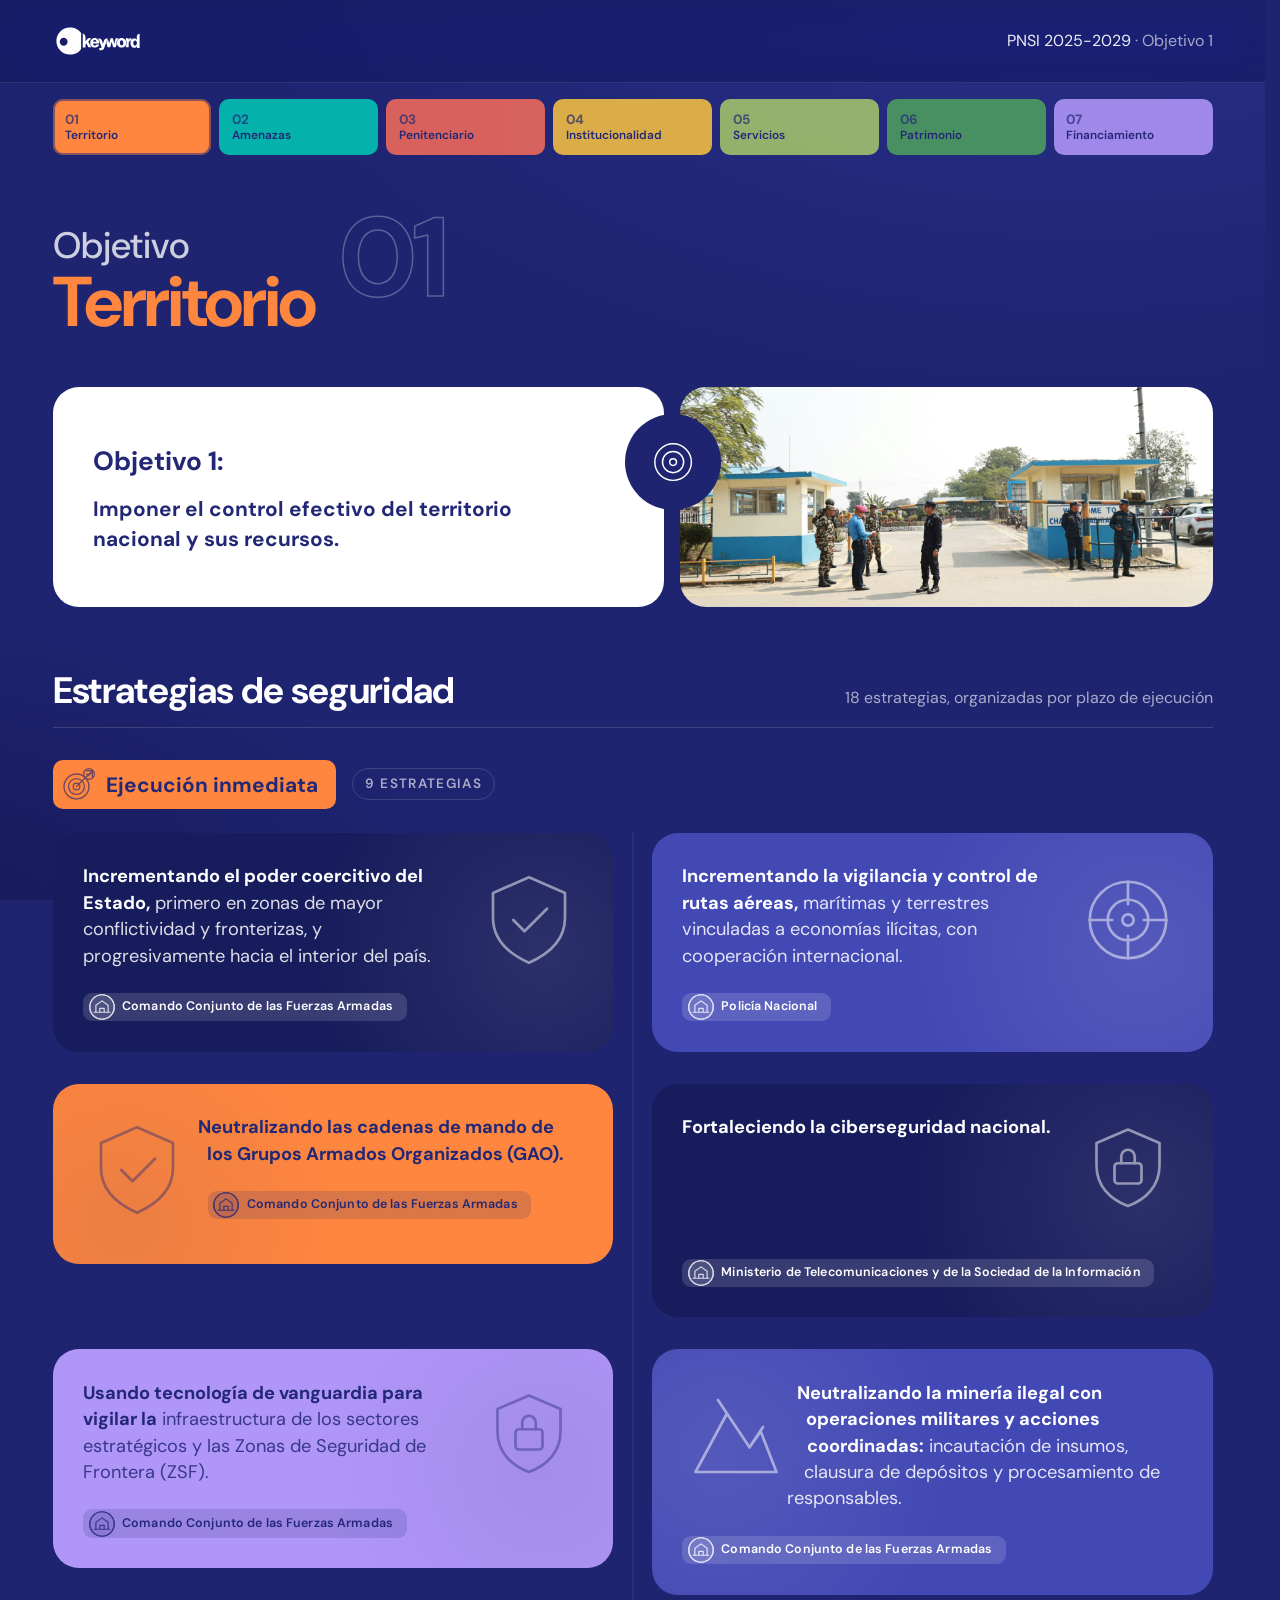
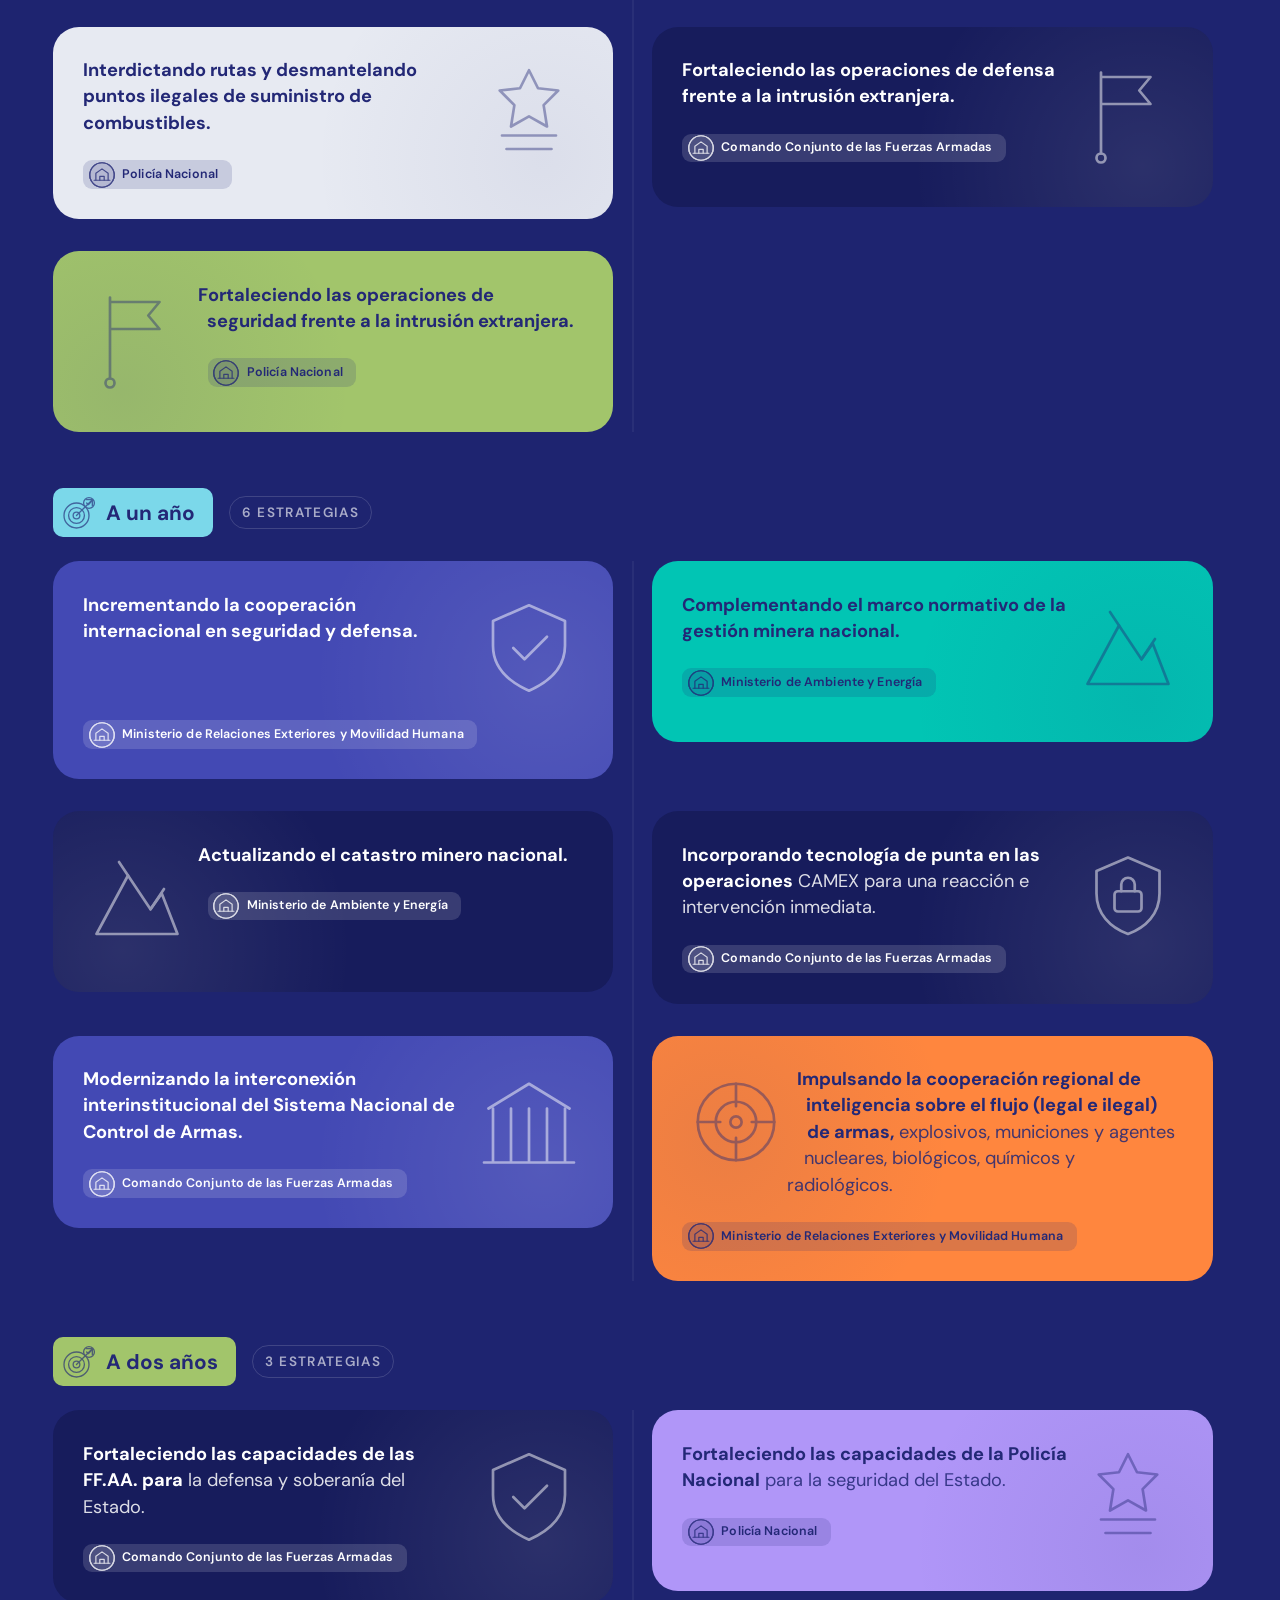
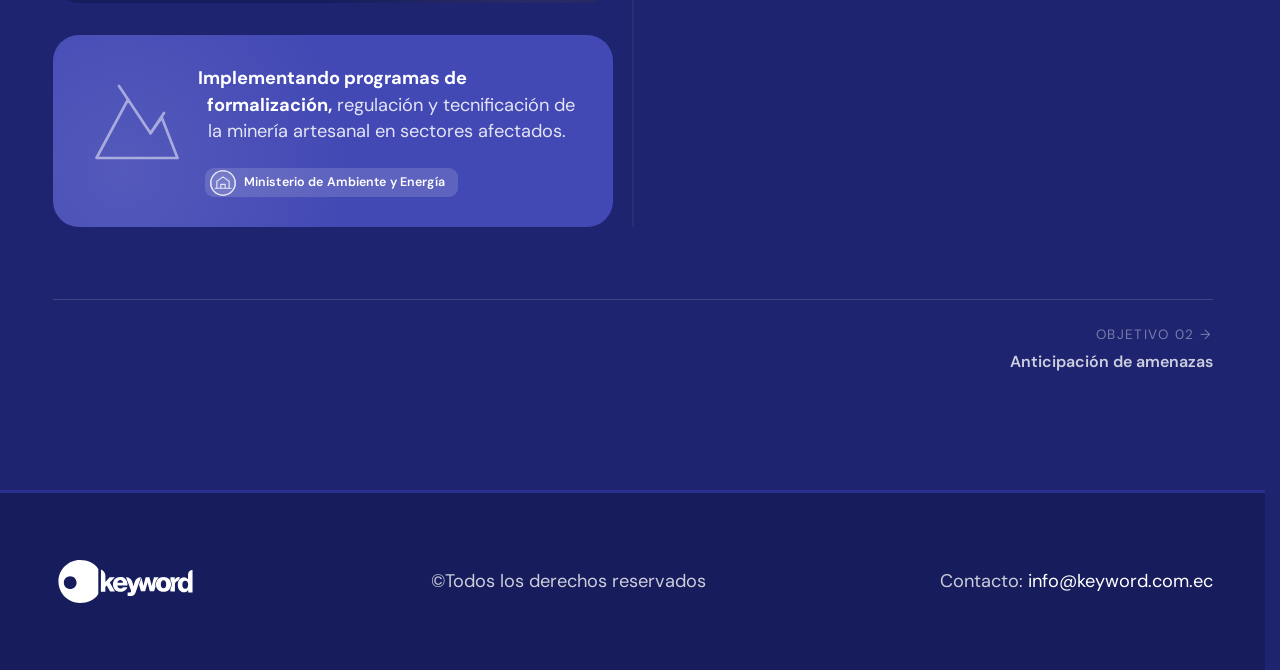
==== commit 17533b67: "v8" ====
--- a/pages/objetivo-1.html
+++ b/pages/objetivo-1.html
@@ -59,8 +59,6 @@
       <span class="obj-hero__num" aria-hidden="true">01</span>
     </div>
 
-    <div class="obj-hero__desc">Imponer el control efectivo del territorio nacional y sus recursos.</div>
-
     <div class="obj-intro">
       <div class="obj-intro__card">
         <p class="obj-intro__label">Objetivo 1:</p>
@@ -88,55 +86,46 @@
         <div class="phase__grid">
           <article class="strat strat--v1">
             <svg class="strat__glyph" width="96" height="96" viewBox="0 0 48 48" fill="none" stroke="currentColor" stroke-width="1.2" stroke-linecap="round" stroke-linejoin="round" aria-hidden="true"><path d="M24 5 8 12v11c0 10 7 16 16 20 9-4 16-10 16-20V12L24 5z"/><path d="M17 24l5 5 10-10"/></svg>
-            <span class="strat__num">1.1.</span>
             <p class="strat__text"><b>Incrementando el poder coercitivo del Estado,</b> <span>primero en zonas de mayor conflictividad y fronterizas, y progresivamente hacia el interior del país.</span></p>
             <p class="strat__inst"><svg class="strat__inst-icon" viewBox="0 0 32 32" fill="none" stroke="currentColor" stroke-width="1.4" stroke-linecap="round" stroke-linejoin="round" aria-hidden="true"><circle cx="16" cy="16" r="14" fill="currentColor" fill-opacity="0.14"/><circle cx="16" cy="16" r="14"/><path d="M9 22V14l7-5 7 5v8"/><path d="M7 22h18"/><path d="M13.5 22v-4.5h5V22"/></svg>Comando Conjunto de las Fuerzas Armadas</p>
           </article>
           <article class="strat strat--v2">
             <svg class="strat__glyph" width="96" height="96" viewBox="0 0 48 48" fill="none" stroke="currentColor" stroke-width="1.2" stroke-linecap="round" stroke-linejoin="round" aria-hidden="true"><circle cx="24" cy="24" r="17"/><circle cx="24" cy="24" r="9"/><circle cx="24" cy="24" r="2.5"/><path d="M24 7v10M24 31v10M7 24h10M31 24h10"/></svg>
-            <span class="strat__num">1.2.</span>
             <p class="strat__text"><b>Incrementando la vigilancia y control de rutas aéreas,</b> <span>marítimas y terrestres vinculadas a economías ilícitas, con cooperación internacional.</span></p>
             <p class="strat__inst"><svg class="strat__inst-icon" viewBox="0 0 32 32" fill="none" stroke="currentColor" stroke-width="1.4" stroke-linecap="round" stroke-linejoin="round" aria-hidden="true"><circle cx="16" cy="16" r="14" fill="currentColor" fill-opacity="0.14"/><circle cx="16" cy="16" r="14"/><path d="M9 22V14l7-5 7 5v8"/><path d="M7 22h18"/><path d="M13.5 22v-4.5h5V22"/></svg>Policía Nacional</p>
           </article>
           <article class="strat strat--v3 strat--flip">
             <svg class="strat__glyph" width="96" height="96" viewBox="0 0 48 48" fill="none" stroke="currentColor" stroke-width="1.2" stroke-linecap="round" stroke-linejoin="round" aria-hidden="true"><path d="M24 5 8 12v11c0 10 7 16 16 20 9-4 16-10 16-20V12L24 5z"/><path d="M17 24l5 5 10-10"/></svg>
-            <span class="strat__num">1.3.</span>
             <p class="strat__text"><b>Neutralizando las cadenas de mando de los Grupos Armados Organizados (GAO).</b></p>
             <p class="strat__inst"><svg class="strat__inst-icon" viewBox="0 0 32 32" fill="none" stroke="currentColor" stroke-width="1.4" stroke-linecap="round" stroke-linejoin="round" aria-hidden="true"><circle cx="16" cy="16" r="14" fill="currentColor" fill-opacity="0.14"/><circle cx="16" cy="16" r="14"/><path d="M9 22V14l7-5 7 5v8"/><path d="M7 22h18"/><path d="M13.5 22v-4.5h5V22"/></svg>Comando Conjunto de las Fuerzas Armadas</p>
           </article>
           <article class="strat strat--v1">
             <svg class="strat__glyph" width="96" height="96" viewBox="0 0 48 48" fill="none" stroke="currentColor" stroke-width="1.2" stroke-linecap="round" stroke-linejoin="round" aria-hidden="true"><path d="M24 6 10 12v10c0 9 6 15 14 18 8-3 14-9 14-18V12L24 6z"/><rect x="18" y="21" width="12" height="9" rx="1.5"/><path d="M21 21v-3a3 3 0 0 1 6 0v3"/></svg>
-            <span class="strat__num">1.4.</span>
             <p class="strat__text"><b>Fortaleciendo la ciberseguridad nacional.</b></p>
             <p class="strat__inst"><svg class="strat__inst-icon" viewBox="0 0 32 32" fill="none" stroke="currentColor" stroke-width="1.4" stroke-linecap="round" stroke-linejoin="round" aria-hidden="true"><circle cx="16" cy="16" r="14" fill="currentColor" fill-opacity="0.14"/><circle cx="16" cy="16" r="14"/><path d="M9 22V14l7-5 7 5v8"/><path d="M7 22h18"/><path d="M13.5 22v-4.5h5V22"/></svg>Ministerio de Telecomunicaciones y de la Sociedad de la Información</p>
           </article>
           <article class="strat strat--v4">
             <svg class="strat__glyph" width="96" height="96" viewBox="0 0 48 48" fill="none" stroke="currentColor" stroke-width="1.2" stroke-linecap="round" stroke-linejoin="round" aria-hidden="true"><path d="M24 6 10 12v10c0 9 6 15 14 18 8-3 14-9 14-18V12L24 6z"/><rect x="18" y="21" width="12" height="9" rx="1.5"/><path d="M21 21v-3a3 3 0 0 1 6 0v3"/></svg>
-            <span class="strat__num">1.5.</span>
             <p class="strat__text"><b>Usando tecnología de vanguardia para vigilar la</b> <span>infraestructura de los sectores estratégicos y las Zonas de Seguridad de Frontera (ZSF).</span></p>
             <p class="strat__inst"><svg class="strat__inst-icon" viewBox="0 0 32 32" fill="none" stroke="currentColor" stroke-width="1.4" stroke-linecap="round" stroke-linejoin="round" aria-hidden="true"><circle cx="16" cy="16" r="14" fill="currentColor" fill-opacity="0.14"/><circle cx="16" cy="16" r="14"/><path d="M9 22V14l7-5 7 5v8"/><path d="M7 22h18"/><path d="M13.5 22v-4.5h5V22"/></svg>Comando Conjunto de las Fuerzas Armadas</p>
           </article>
           <article class="strat strat--v2 strat--flip">
             <svg class="strat__glyph" width="96" height="96" viewBox="0 0 48 48" fill="none" stroke="currentColor" stroke-width="1.2" stroke-linecap="round" stroke-linejoin="round" aria-hidden="true"><path d="M6 40l14-26 10 15 5-7 7 18z"/><path d="M20 14l-4-6M30 29l6-9"/></svg>
-            <span class="strat__num">1.6.</span>
             <p class="strat__text"><b>Neutralizando la minería ilegal con operaciones militares y acciones coordinadas:</b> <span>incautación de insumos, clausura de depósitos y procesamiento de responsables.</span></p>
             <p class="strat__inst"><svg class="strat__inst-icon" viewBox="0 0 32 32" fill="none" stroke="currentColor" stroke-width="1.4" stroke-linecap="round" stroke-linejoin="round" aria-hidden="true"><circle cx="16" cy="16" r="14" fill="currentColor" fill-opacity="0.14"/><circle cx="16" cy="16" r="14"/><path d="M9 22V14l7-5 7 5v8"/><path d="M7 22h18"/><path d="M13.5 22v-4.5h5V22"/></svg>Comando Conjunto de las Fuerzas Armadas</p>
           </article>
           <article class="strat strat--v5">
             <svg class="strat__glyph" width="96" height="96" viewBox="0 0 48 48" fill="none" stroke="currentColor" stroke-width="1.2" stroke-linecap="round" stroke-linejoin="round" aria-hidden="true"><path d="M24 5l4 8 9 1-6.5 6.5L32 30l-8-4.5L16 30l1.5-9.5L11 14l9-1 4-8z"/><path d="M12 34h24M14 40h20"/></svg>
-            <span class="strat__num">1.7.</span>
             <p class="strat__text"><b>Interdictando rutas y desmantelando puntos ilegales de suministro de combustibles.</b></p>
             <p class="strat__inst"><svg class="strat__inst-icon" viewBox="0 0 32 32" fill="none" stroke="currentColor" stroke-width="1.4" stroke-linecap="round" stroke-linejoin="round" aria-hidden="true"><circle cx="16" cy="16" r="14" fill="currentColor" fill-opacity="0.14"/><circle cx="16" cy="16" r="14"/><path d="M9 22V14l7-5 7 5v8"/><path d="M7 22h18"/><path d="M13.5 22v-4.5h5V22"/></svg>Policía Nacional</p>
           </article>
           <article class="strat strat--v1">
             <svg class="strat__glyph" width="96" height="96" viewBox="0 0 48 48" fill="none" stroke="currentColor" stroke-width="1.2" stroke-linecap="round" stroke-linejoin="round" aria-hidden="true"><path d="M12 6v36M12 8h22l-5 6 5 6H12"/><circle cx="12" cy="44" r="2"/></svg>
-            <span class="strat__num">1.8.</span>
             <p class="strat__text"><b>Fortaleciendo las operaciones de defensa frente a la intrusión extranjera.</b></p>
             <p class="strat__inst"><svg class="strat__inst-icon" viewBox="0 0 32 32" fill="none" stroke="currentColor" stroke-width="1.4" stroke-linecap="round" stroke-linejoin="round" aria-hidden="true"><circle cx="16" cy="16" r="14" fill="currentColor" fill-opacity="0.14"/><circle cx="16" cy="16" r="14"/><path d="M9 22V14l7-5 7 5v8"/><path d="M7 22h18"/><path d="M13.5 22v-4.5h5V22"/></svg>Comando Conjunto de las Fuerzas Armadas</p>
           </article>
           <article class="strat strat--v6 strat--flip">
             <svg class="strat__glyph" width="96" height="96" viewBox="0 0 48 48" fill="none" stroke="currentColor" stroke-width="1.2" stroke-linecap="round" stroke-linejoin="round" aria-hidden="true"><path d="M12 6v36M12 8h22l-5 6 5 6H12"/><circle cx="12" cy="44" r="2"/></svg>
-            <span class="strat__num">1.9.</span>
             <p class="strat__text"><b>Fortaleciendo las operaciones de seguridad frente a la intrusión extranjera.</b></p>
             <p class="strat__inst"><svg class="strat__inst-icon" viewBox="0 0 32 32" fill="none" stroke="currentColor" stroke-width="1.4" stroke-linecap="round" stroke-linejoin="round" aria-hidden="true"><circle cx="16" cy="16" r="14" fill="currentColor" fill-opacity="0.14"/><circle cx="16" cy="16" r="14"/><path d="M9 22V14l7-5 7 5v8"/><path d="M7 22h18"/><path d="M13.5 22v-4.5h5V22"/></svg>Policía Nacional</p>
           </article>
@@ -151,37 +140,31 @@
         <div class="phase__grid">
           <article class="strat strat--v2">
             <svg class="strat__glyph" width="96" height="96" viewBox="0 0 48 48" fill="none" stroke="currentColor" stroke-width="1.2" stroke-linecap="round" stroke-linejoin="round" aria-hidden="true"><path d="M24 5 8 12v11c0 10 7 16 16 20 9-4 16-10 16-20V12L24 5z"/><path d="M17 24l5 5 10-10"/></svg>
-            <span class="strat__num">1.10.</span>
             <p class="strat__text"><b>Incrementando la cooperación internacional en seguridad y defensa.</b></p>
             <p class="strat__inst"><svg class="strat__inst-icon" viewBox="0 0 32 32" fill="none" stroke="currentColor" stroke-width="1.4" stroke-linecap="round" stroke-linejoin="round" aria-hidden="true"><circle cx="16" cy="16" r="14" fill="currentColor" fill-opacity="0.14"/><circle cx="16" cy="16" r="14"/><path d="M9 22V14l7-5 7 5v8"/><path d="M7 22h18"/><path d="M13.5 22v-4.5h5V22"/></svg>Ministerio de Relaciones Exteriores y Movilidad Humana</p>
           </article>
           <article class="strat strat--v7">
             <svg class="strat__glyph" width="96" height="96" viewBox="0 0 48 48" fill="none" stroke="currentColor" stroke-width="1.2" stroke-linecap="round" stroke-linejoin="round" aria-hidden="true"><path d="M6 40l14-26 10 15 5-7 7 18z"/><path d="M20 14l-4-6M30 29l6-9"/></svg>
-            <span class="strat__num">1.11.</span>
             <p class="strat__text"><b>Complementando el marco normativo de la gestión minera nacional.</b></p>
             <p class="strat__inst"><svg class="strat__inst-icon" viewBox="0 0 32 32" fill="none" stroke="currentColor" stroke-width="1.4" stroke-linecap="round" stroke-linejoin="round" aria-hidden="true"><circle cx="16" cy="16" r="14" fill="currentColor" fill-opacity="0.14"/><circle cx="16" cy="16" r="14"/><path d="M9 22V14l7-5 7 5v8"/><path d="M7 22h18"/><path d="M13.5 22v-4.5h5V22"/></svg>Ministerio de Ambiente y Energía</p>
           </article>
           <article class="strat strat--v1 strat--flip">
             <svg class="strat__glyph" width="96" height="96" viewBox="0 0 48 48" fill="none" stroke="currentColor" stroke-width="1.2" stroke-linecap="round" stroke-linejoin="round" aria-hidden="true"><path d="M6 40l14-26 10 15 5-7 7 18z"/><path d="M20 14l-4-6M30 29l6-9"/></svg>
-            <span class="strat__num">1.12.</span>
             <p class="strat__text"><b>Actualizando el catastro minero nacional.</b></p>
             <p class="strat__inst"><svg class="strat__inst-icon" viewBox="0 0 32 32" fill="none" stroke="currentColor" stroke-width="1.4" stroke-linecap="round" stroke-linejoin="round" aria-hidden="true"><circle cx="16" cy="16" r="14" fill="currentColor" fill-opacity="0.14"/><circle cx="16" cy="16" r="14"/><path d="M9 22V14l7-5 7 5v8"/><path d="M7 22h18"/><path d="M13.5 22v-4.5h5V22"/></svg>Ministerio de Ambiente y Energía</p>
           </article>
           <article class="strat strat--v1">
             <svg class="strat__glyph" width="96" height="96" viewBox="0 0 48 48" fill="none" stroke="currentColor" stroke-width="1.2" stroke-linecap="round" stroke-linejoin="round" aria-hidden="true"><path d="M24 6 10 12v10c0 9 6 15 14 18 8-3 14-9 14-18V12L24 6z"/><rect x="18" y="21" width="12" height="9" rx="1.5"/><path d="M21 21v-3a3 3 0 0 1 6 0v3"/></svg>
-            <span class="strat__num">1.13.</span>
             <p class="strat__text"><b>Incorporando tecnología de punta en las operaciones</b> <span>CAMEX para una reacción e intervención inmediata.</span></p>
             <p class="strat__inst"><svg class="strat__inst-icon" viewBox="0 0 32 32" fill="none" stroke="currentColor" stroke-width="1.4" stroke-linecap="round" stroke-linejoin="round" aria-hidden="true"><circle cx="16" cy="16" r="14" fill="currentColor" fill-opacity="0.14"/><circle cx="16" cy="16" r="14"/><path d="M9 22V14l7-5 7 5v8"/><path d="M7 22h18"/><path d="M13.5 22v-4.5h5V22"/></svg>Comando Conjunto de las Fuerzas Armadas</p>
           </article>
           <article class="strat strat--v2">
             <svg class="strat__glyph" width="96" height="96" viewBox="0 0 48 48" fill="none" stroke="currentColor" stroke-width="1.2" stroke-linecap="round" stroke-linejoin="round" aria-hidden="true"><path d="M6 18 24 7l18 11"/><path d="M4 42h40M8 42V18M16 42V18M24 42V18M32 42V18M40 42V18"/></svg>
-            <span class="strat__num">1.14.</span>
             <p class="strat__text"><b>Modernizando la interconexión interinstitucional del Sistema Nacional de Control de Armas.</b></p>
             <p class="strat__inst"><svg class="strat__inst-icon" viewBox="0 0 32 32" fill="none" stroke="currentColor" stroke-width="1.4" stroke-linecap="round" stroke-linejoin="round" aria-hidden="true"><circle cx="16" cy="16" r="14" fill="currentColor" fill-opacity="0.14"/><circle cx="16" cy="16" r="14"/><path d="M9 22V14l7-5 7 5v8"/><path d="M7 22h18"/><path d="M13.5 22v-4.5h5V22"/></svg>Comando Conjunto de las Fuerzas Armadas</p>
           </article>
           <article class="strat strat--v3 strat--flip">
             <svg class="strat__glyph" width="96" height="96" viewBox="0 0 48 48" fill="none" stroke="currentColor" stroke-width="1.2" stroke-linecap="round" stroke-linejoin="round" aria-hidden="true"><circle cx="24" cy="24" r="17"/><circle cx="24" cy="24" r="9"/><circle cx="24" cy="24" r="2.5"/><path d="M24 7v10M24 31v10M7 24h10M31 24h10"/></svg>
-            <span class="strat__num">1.15.</span>
             <p class="strat__text"><b>Impulsando la cooperación regional de inteligencia sobre el flujo (legal e ilegal) de armas,</b> <span>explosivos, municiones y agentes nucleares, biológicos, químicos y radiológicos.</span></p>
             <p class="strat__inst"><svg class="strat__inst-icon" viewBox="0 0 32 32" fill="none" stroke="currentColor" stroke-width="1.4" stroke-linecap="round" stroke-linejoin="round" aria-hidden="true"><circle cx="16" cy="16" r="14" fill="currentColor" fill-opacity="0.14"/><circle cx="16" cy="16" r="14"/><path d="M9 22V14l7-5 7 5v8"/><path d="M7 22h18"/><path d="M13.5 22v-4.5h5V22"/></svg>Ministerio de Relaciones Exteriores y Movilidad Humana</p>
           </article>
@@ -196,19 +179,16 @@
         <div class="phase__grid">
           <article class="strat strat--v1">
             <svg class="strat__glyph" width="96" height="96" viewBox="0 0 48 48" fill="none" stroke="currentColor" stroke-width="1.2" stroke-linecap="round" stroke-linejoin="round" aria-hidden="true"><path d="M24 5 8 12v11c0 10 7 16 16 20 9-4 16-10 16-20V12L24 5z"/><path d="M17 24l5 5 10-10"/></svg>
-            <span class="strat__num">1.16.</span>
             <p class="strat__text"><b>Fortaleciendo las capacidades de las FF.AA. para</b> <span>la defensa y soberanía del Estado.</span></p>
             <p class="strat__inst"><svg class="strat__inst-icon" viewBox="0 0 32 32" fill="none" stroke="currentColor" stroke-width="1.4" stroke-linecap="round" stroke-linejoin="round" aria-hidden="true"><circle cx="16" cy="16" r="14" fill="currentColor" fill-opacity="0.14"/><circle cx="16" cy="16" r="14"/><path d="M9 22V14l7-5 7 5v8"/><path d="M7 22h18"/><path d="M13.5 22v-4.5h5V22"/></svg>Comando Conjunto de las Fuerzas Armadas</p>
           </article>
           <article class="strat strat--v4">
             <svg class="strat__glyph" width="96" height="96" viewBox="0 0 48 48" fill="none" stroke="currentColor" stroke-width="1.2" stroke-linecap="round" stroke-linejoin="round" aria-hidden="true"><path d="M24 5l4 8 9 1-6.5 6.5L32 30l-8-4.5L16 30l1.5-9.5L11 14l9-1 4-8z"/><path d="M12 34h24M14 40h20"/></svg>
-            <span class="strat__num">1.17.</span>
             <p class="strat__text"><b>Fortaleciendo las capacidades de la Policía Nacional</b> <span>para la seguridad del Estado.</span></p>
             <p class="strat__inst"><svg class="strat__inst-icon" viewBox="0 0 32 32" fill="none" stroke="currentColor" stroke-width="1.4" stroke-linecap="round" stroke-linejoin="round" aria-hidden="true"><circle cx="16" cy="16" r="14" fill="currentColor" fill-opacity="0.14"/><circle cx="16" cy="16" r="14"/><path d="M9 22V14l7-5 7 5v8"/><path d="M7 22h18"/><path d="M13.5 22v-4.5h5V22"/></svg>Policía Nacional</p>
           </article>
           <article class="strat strat--v2 strat--flip">
             <svg class="strat__glyph" width="96" height="96" viewBox="0 0 48 48" fill="none" stroke="currentColor" stroke-width="1.2" stroke-linecap="round" stroke-linejoin="round" aria-hidden="true"><path d="M6 40l14-26 10 15 5-7 7 18z"/><path d="M20 14l-4-6M30 29l6-9"/></svg>
-            <span class="strat__num">1.18.</span>
             <p class="strat__text"><b>Implementando programas de formalización,</b> <span>regulación y tecnificación de la minería artesanal en sectores afectados.</span></p>
             <p class="strat__inst"><svg class="strat__inst-icon" viewBox="0 0 32 32" fill="none" stroke="currentColor" stroke-width="1.4" stroke-linecap="round" stroke-linejoin="round" aria-hidden="true"><circle cx="16" cy="16" r="14" fill="currentColor" fill-opacity="0.14"/><circle cx="16" cy="16" r="14"/><path d="M9 22V14l7-5 7 5v8"/><path d="M7 22h18"/><path d="M13.5 22v-4.5h5V22"/></svg>Ministerio de Ambiente y Energía</p>
           </article>
--- a/css/styles.css
+++ b/css/styles.css
@@ -703,7 +703,12 @@
 .obj-hero--6 .obj-hero__name { color: var(--obj-6); }
 .obj-hero--7 .obj-hero__name { color: var(--obj-7); }
 
-/* Descriptor con conector de punto (como el PDF) */
+/* Descriptor con conector de punto.
+   OJO: hoy no se emite en ninguna página. En el PDF de referencia el eje
+   tiene DOS textos distintos (una bajada temática + el objetivo), pero
+   nuestro documento trae un solo texto por objetivo, así que este bloque
+   repetía palabra por palabra lo que ya dice la tarjeta blanca.
+   El estilo se conserva por si más adelante llega una bajada propia. */
 .obj-hero__desc {
   position: relative;
   margin-top: var(--s-5);
@@ -741,7 +746,7 @@
   display: grid;
   grid-template-columns: 1.15fr 1fr;
   gap: var(--s-3);
-  margin-top: var(--s-4);
+  margin-top: clamp(2rem, 4vw, 3rem);
   align-items: stretch;
 }
 @media (max-width: 760px) { .obj-intro { grid-template-columns: 1fr; } }
@@ -849,22 +854,24 @@
   position: relative;
   display: inline-flex;
   align-items: center;
-  padding: 0.45rem 1.1rem 0.45rem 2.6rem;
+  padding: 0.5rem 1.15rem 0.5rem 3.35rem;
   border-radius: var(--r-sm);
   font-size: var(--fs-md);
   font-weight: 700;
   color: var(--ink);
   white-space: nowrap;
-}
-/* La diana se sale por la izquierda y solapa la bandera */
+  overflow: hidden;
+}
+/* La diana vive dentro de la bandera, no encaramada sobre el borde */
 .phase__diana {
   position: absolute;
-  left: -1.35rem;
+  left: 0.4rem;
   top: 50%;
   transform: translateY(-50%);
-  width: 44px;
-  height: 44px;
-  color: var(--white);
+  width: 40px;
+  height: 40px;
+  color: var(--ink);
+  opacity: 0.65;
   pointer-events: none;
 }
 .phase__n {
@@ -886,21 +893,42 @@
 .phase--2 .phase__flag { background: var(--green); }
 .phase--3 .phase__flag { background: var(--obj-7); }
 
-/* ---- Masonry: alturas naturales, como el PDF ---- */
+/* ---- Grid en orden de lectura natural ----
+   Se usa grid y no `columns` a propósito: `columns` llena la primera
+   columna de arriba abajo antes de pasar a la segunda, y con estrategias
+   numeradas (1.1, 1.2…) el lector ve 1.1 junto a 1.6 y se pierde.
+   El grid ordena por filas: 1.1 | 1.2 / 1.3 | 1.4. El costo es un borde
+   inferior algo irregular en cada fila, imperceptible aquí porque las
+   alturas apenas varían (~80px de diferencia). */
 .phase__grid {
-  columns: 2;
+  position: relative;
+  display: grid;
+  grid-template-columns: repeat(2, 1fr);
   column-gap: clamp(1.5rem, 3vw, 2.75rem);
-  column-rule: 1px solid var(--t-10);
-}
-@media (max-width: 900px) { .phase__grid { columns: 1; column-rule: none; } }
+  row-gap: clamp(1.25rem, 2.5vw, 2rem);
+  align-items: start;
+}
+/* Regla vertical entre columnas */
+.phase__grid::before {
+  content: "";
+  position: absolute;
+  left: 50%;
+  top: 0;
+  bottom: 0;
+  width: 1px;
+  background: var(--t-10);
+  transform: translateX(-50%);
+  pointer-events: none;
+}
+@media (max-width: 900px) {
+  .phase__grid { grid-template-columns: 1fr; }
+  .phase__grid::before { display: none; }
+}
 
 /* ---- Tarjeta de estrategia ---- */
 .strat {
   position: relative;
-  break-inside: avoid;
-  -webkit-column-break-inside: avoid;
-  page-break-inside: avoid;
-  margin-bottom: clamp(1.25rem, 2.5vw, 2rem);
+  margin-bottom: 0;
   padding: clamp(1.35rem, 2.4vw, 1.9rem);
   border-radius: var(--r-lg);
   background: var(--t-08);
@@ -927,8 +955,10 @@
 }
 .strat--flip::after { right: auto; left: -30%; }
 
-/* Línea divisoria entre tarjetas — recurso del PDF */
-.strat + .strat::before {
+/* Línea divisoria entre filas — recurso del PDF.
+   En 2 columnas marca desde la 3.ª tarjeta (2.ª fila); en 1 columna,
+   desde la 2.ª. Nunca marca al vecino horizontal de la misma fila. */
+.strat:nth-child(n+3)::before {
   content: "";
   position: absolute;
   top: calc(-1 * clamp(0.7rem, 1.3vw, 1rem));
@@ -936,6 +966,18 @@
   right: 8%;
   height: 1px;
   background: var(--t-15);
+}
+@media (max-width: 900px) {
+  .strat:nth-child(n+3)::before { content: none; }
+  .strat:nth-child(n+2)::before {
+    content: "";
+    position: absolute;
+    top: calc(-1 * clamp(0.7rem, 1.3vw, 1rem));
+    left: 8%;
+    right: 8%;
+    height: 1px;
+    background: var(--t-15);
+  }
 }
 
 /* Ícono grande: flota y el texto lo envuelve */
@@ -954,7 +996,12 @@
   margin: 0.15rem 1.15rem 0.6rem 0;
 }
 
-/* Numeral como chip, no como texto suelto */
+/* Numeral como chip.
+   OJO: hoy no se emite ningún .strat__num — la numeración está apagada
+   desde build.py (SHOW_NUM = False), porque las estrategias son acciones
+   independientes y el número no implica prioridad ni secuencia.
+   Para revivirla: poner SHOW_NUM = True en build.py y regenerar. Este
+   estilo se conserva intacto para ese caso. */
 .strat__num {
   display: inline-block;
   margin-bottom: 0.7rem;
@@ -981,31 +1028,31 @@
 }
 .strat__text span { opacity: 0.85; }
 
-/* Institución con tratamiento de bandera e ícono solapado */
+/* Institución con tratamiento de bandera, ícono contenido */
 .strat__inst {
   position: relative;
   clear: both;
   display: inline-flex;
   align-items: center;
   margin-top: var(--s-4);
-  margin-left: 0.9rem;
-  padding: 0.35rem 0.85rem 0.35rem 1.6rem;
+  padding: 0.4rem 0.85rem 0.4rem 2.45rem;
   border-radius: 9px;
   background: rgba(255, 255, 255, 0.14);
   font-size: 0.78rem;
   font-weight: 600;
   line-height: 1.25;
   letter-spacing: 0.01em;
+  overflow: hidden;
 }
 .strat__inst-icon {
   position: absolute;
-  left: -0.9rem;
+  left: 0.3rem;
   top: 50%;
   transform: translateY(-50%);
-  width: 30px;
-  height: 30px;
+  width: 28px;
+  height: 28px;
   color: currentColor;
-  opacity: 0.85;
+  opacity: 0.8;
   pointer-events: none;
 }
 
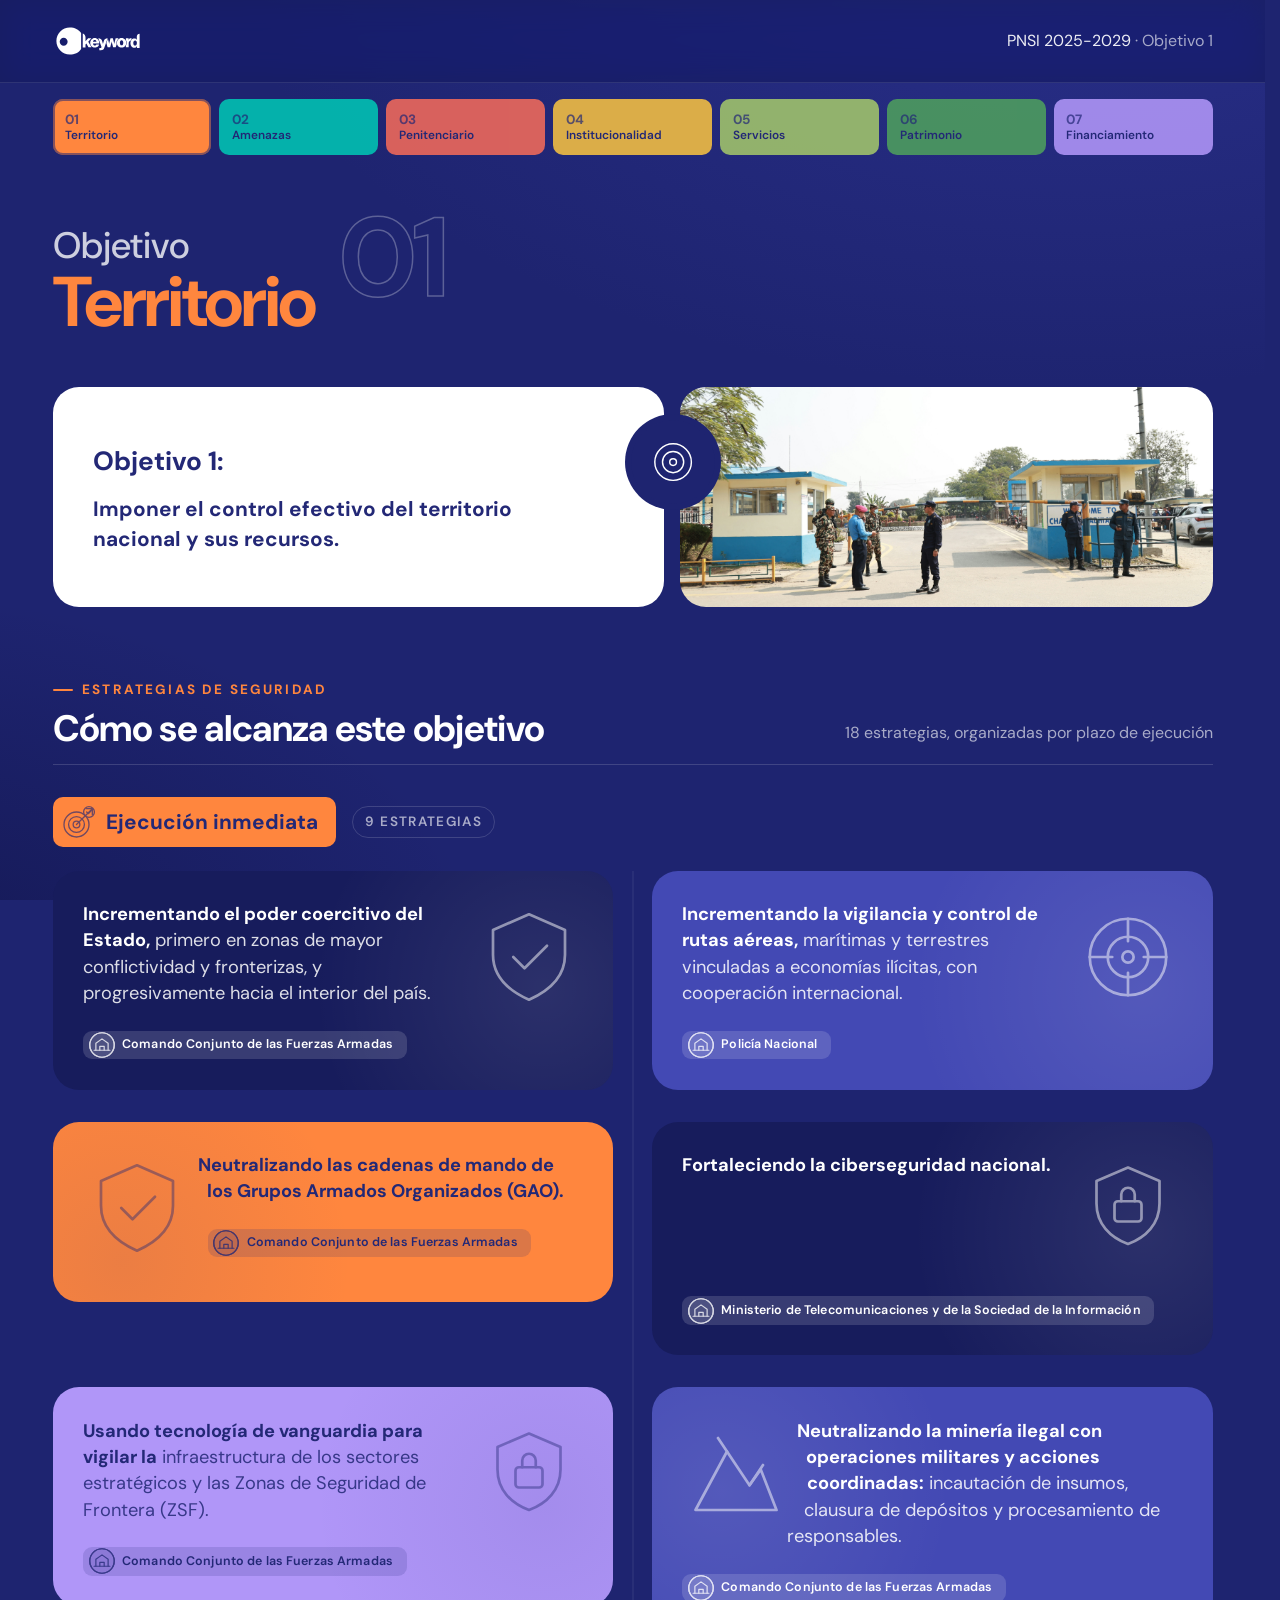
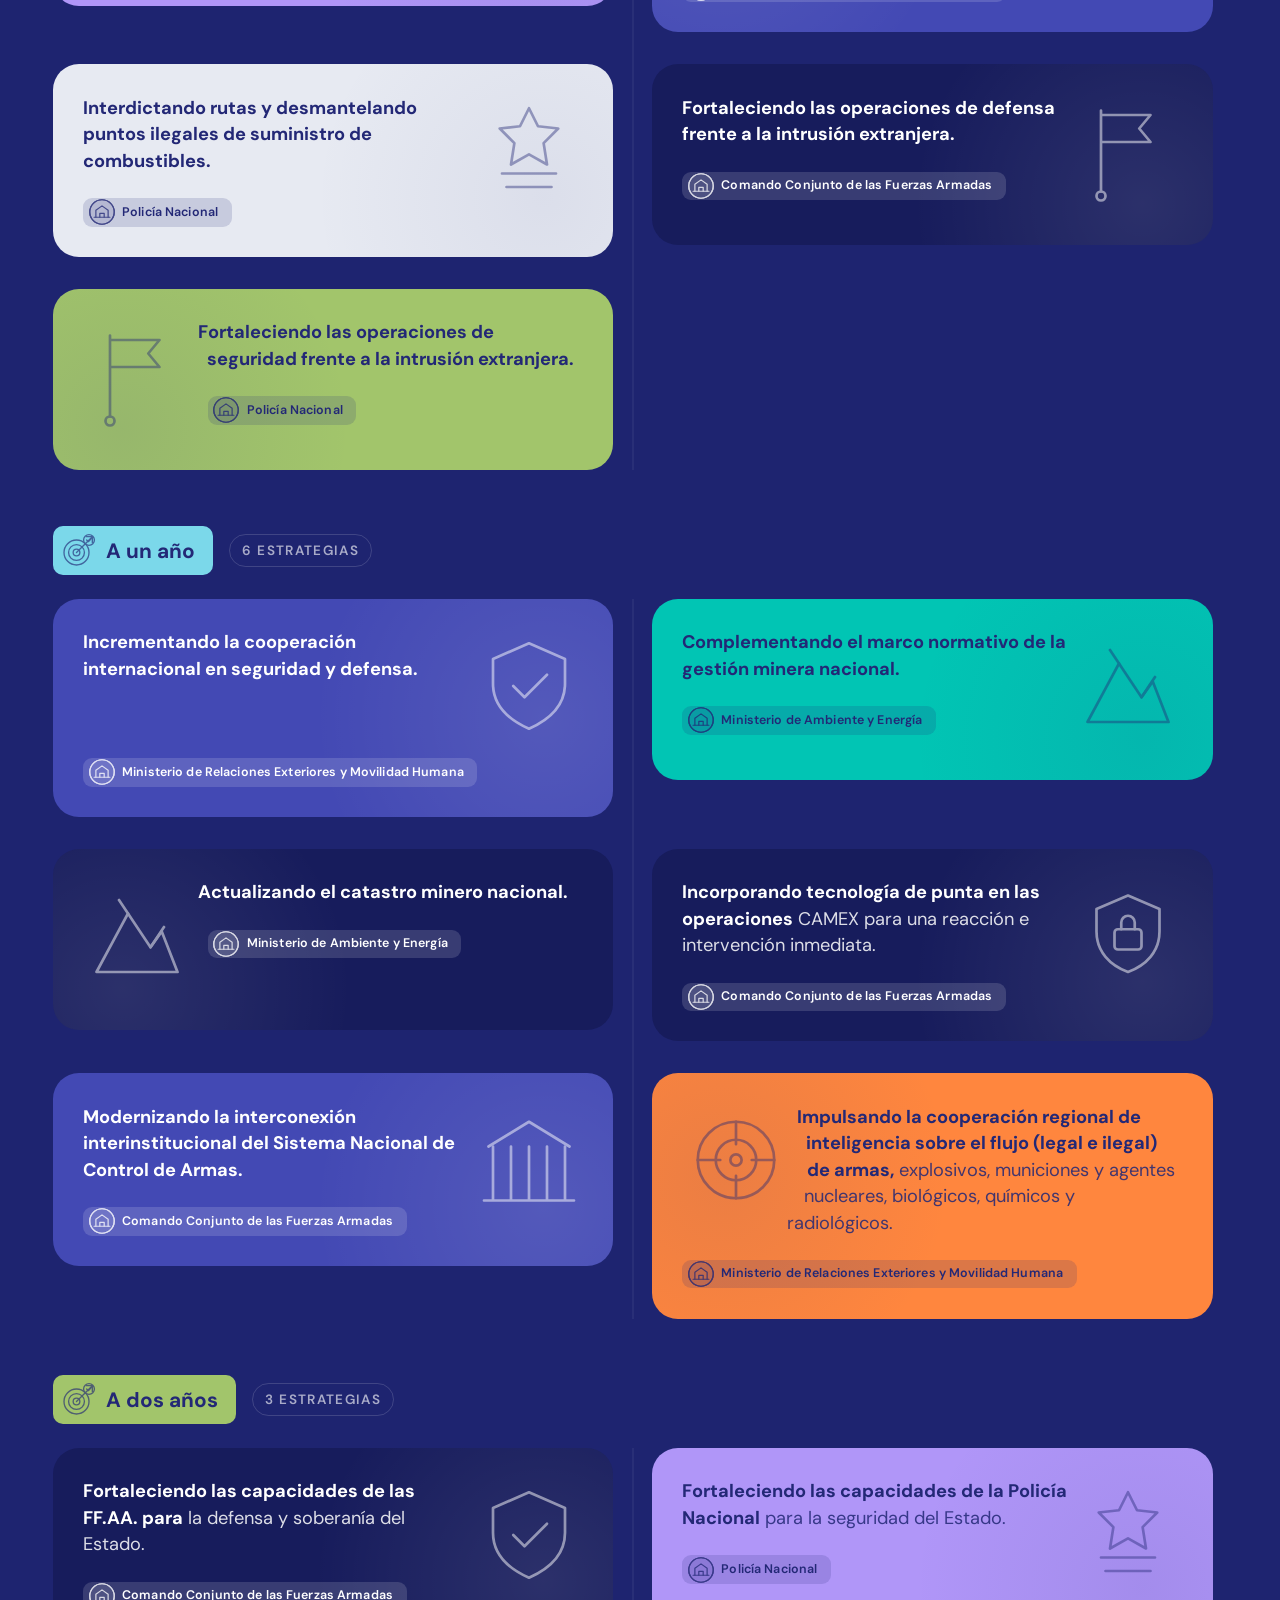
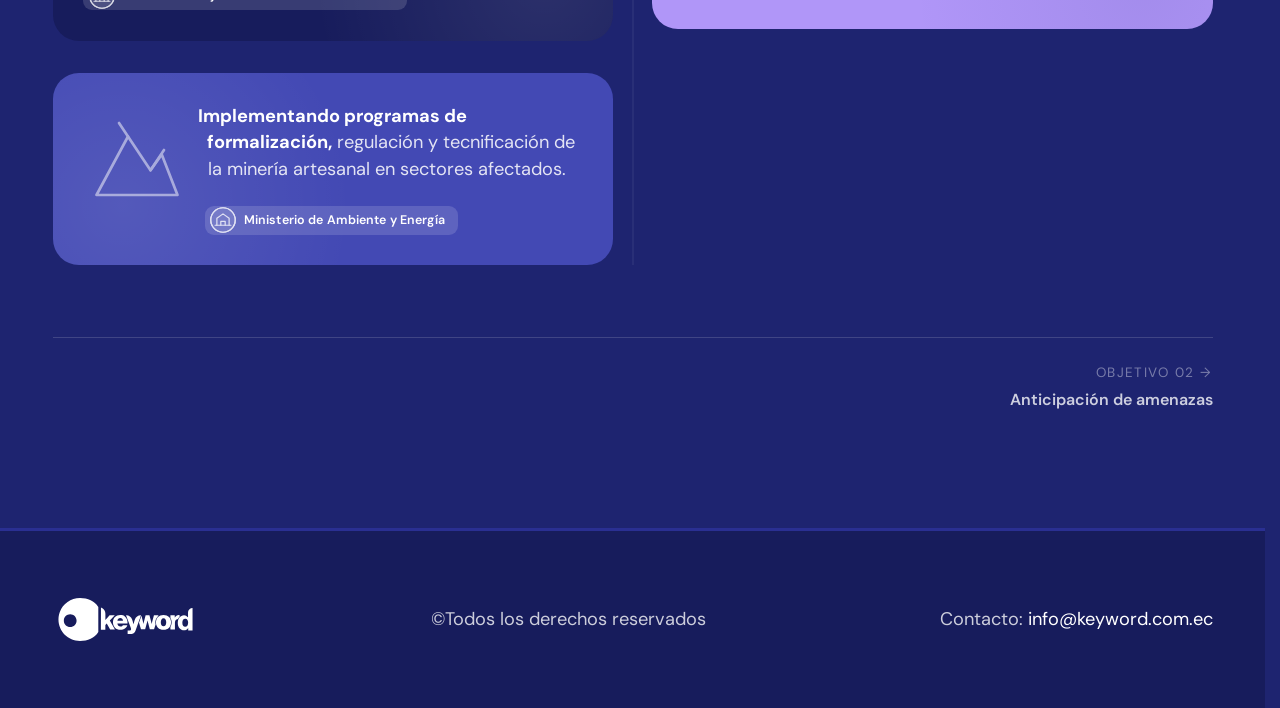
==== commit 194ff787: "v9" ====
--- a/pages/objetivo-1.html
+++ b/pages/objetivo-1.html
@@ -74,7 +74,10 @@
 
     <div class="roadmap">
       <header class="roadmap__head">
-        <h2 class="roadmap__title">Estrategias de seguridad</h2>
+        <div>
+          <p class="roadmap__eyebrow">Estrategias de seguridad</p>
+          <h2 class="roadmap__title">Cómo se alcanza este objetivo</h2>
+        </div>
         <p class="roadmap__count">18 estrategias, organizadas por plazo de ejecución</p>
       </header>
 
--- a/css/styles.css
+++ b/css/styles.css
@@ -826,18 +826,48 @@
    ============================================================ */
 .roadmap { margin-top: clamp(2.5rem, 6vw, 4rem); }
 
+/* Encabezado del roadmap.
+   El título es un puente gramatical, no adorno: en el Word, objetivo y
+   estrategia comparten fila y se leen como una sola oración ("Imponer el
+   control del territorio… incrementando el poder coercitivo…"). Al separar
+   la tarjeta del objetivo de las estrategias, los gerundios quedaban
+   colgando sin sujeto a la vista. "Cómo se alcanza este objetivo" devuelve
+   el marco. El eyebrow conserva el nombre que el documento le da a esta
+   sección. */
 .roadmap__head {
   display: flex;
   flex-wrap: wrap;
-  align-items: baseline;
+  align-items: flex-end;
   justify-content: space-between;
   gap: var(--s-3);
   margin-bottom: var(--s-5);
   padding-bottom: var(--s-3);
   border-bottom: 1px solid var(--t-15);
 }
+.roadmap__eyebrow {
+  display: inline-flex;
+  align-items: center;
+  gap: 0.6rem;
+  font-size: var(--fs-xs);
+  font-weight: 700;
+  letter-spacing: 0.16em;
+  text-transform: uppercase;
+  color: var(--orange);
+  margin-bottom: 0.5rem;
+}
+.roadmap__eyebrow::before {
+  content: "";
+  width: 20px;
+  height: 2px;
+  background: currentColor;
+  border-radius: 2px;
+}
 .roadmap__title { font-size: var(--fs-xl); }
-.roadmap__count { font-size: var(--fs-sm); color: var(--t-60); }
+.roadmap__count {
+  font-size: var(--fs-sm);
+  color: var(--t-60);
+  padding-bottom: 0.2rem;
+}
 
 /* ---- Fase = plazo de ejecución ---- */
 .phase { padding-bottom: clamp(2.5rem, 5vw, 3.5rem); }
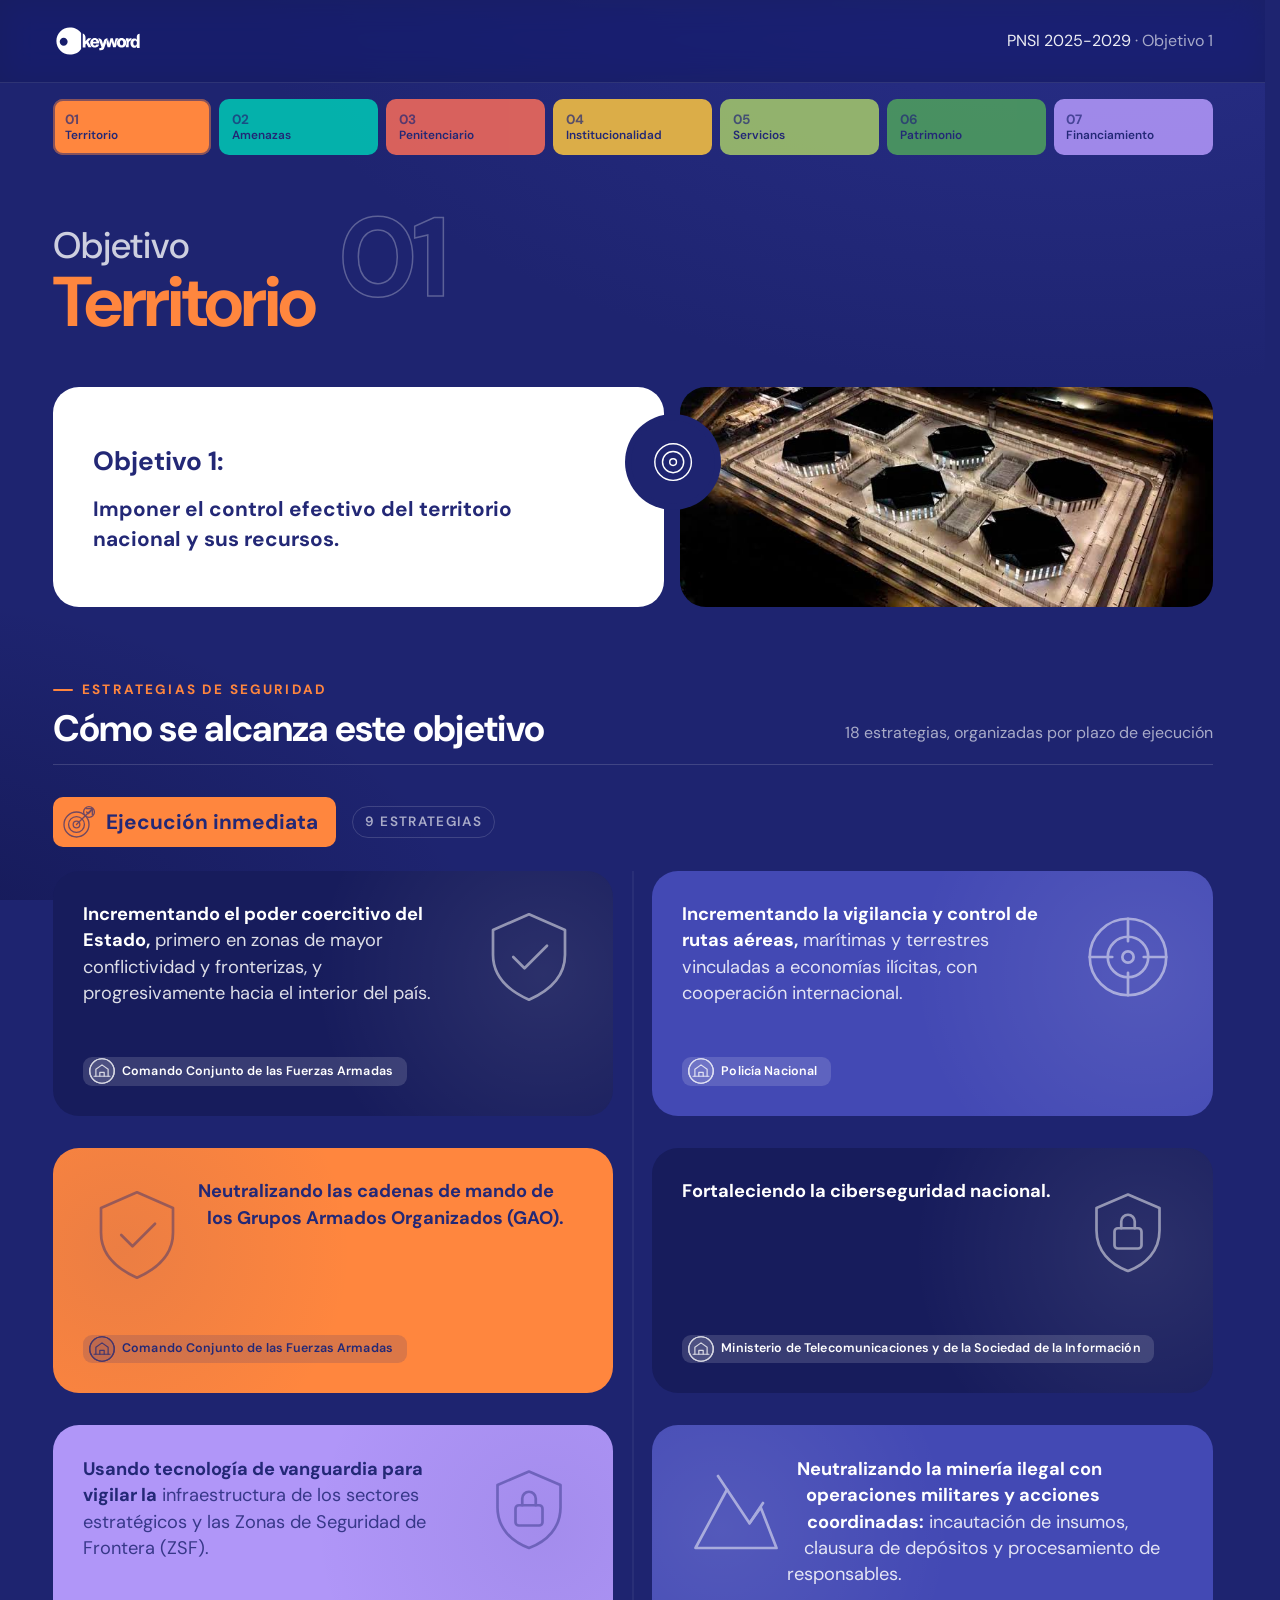
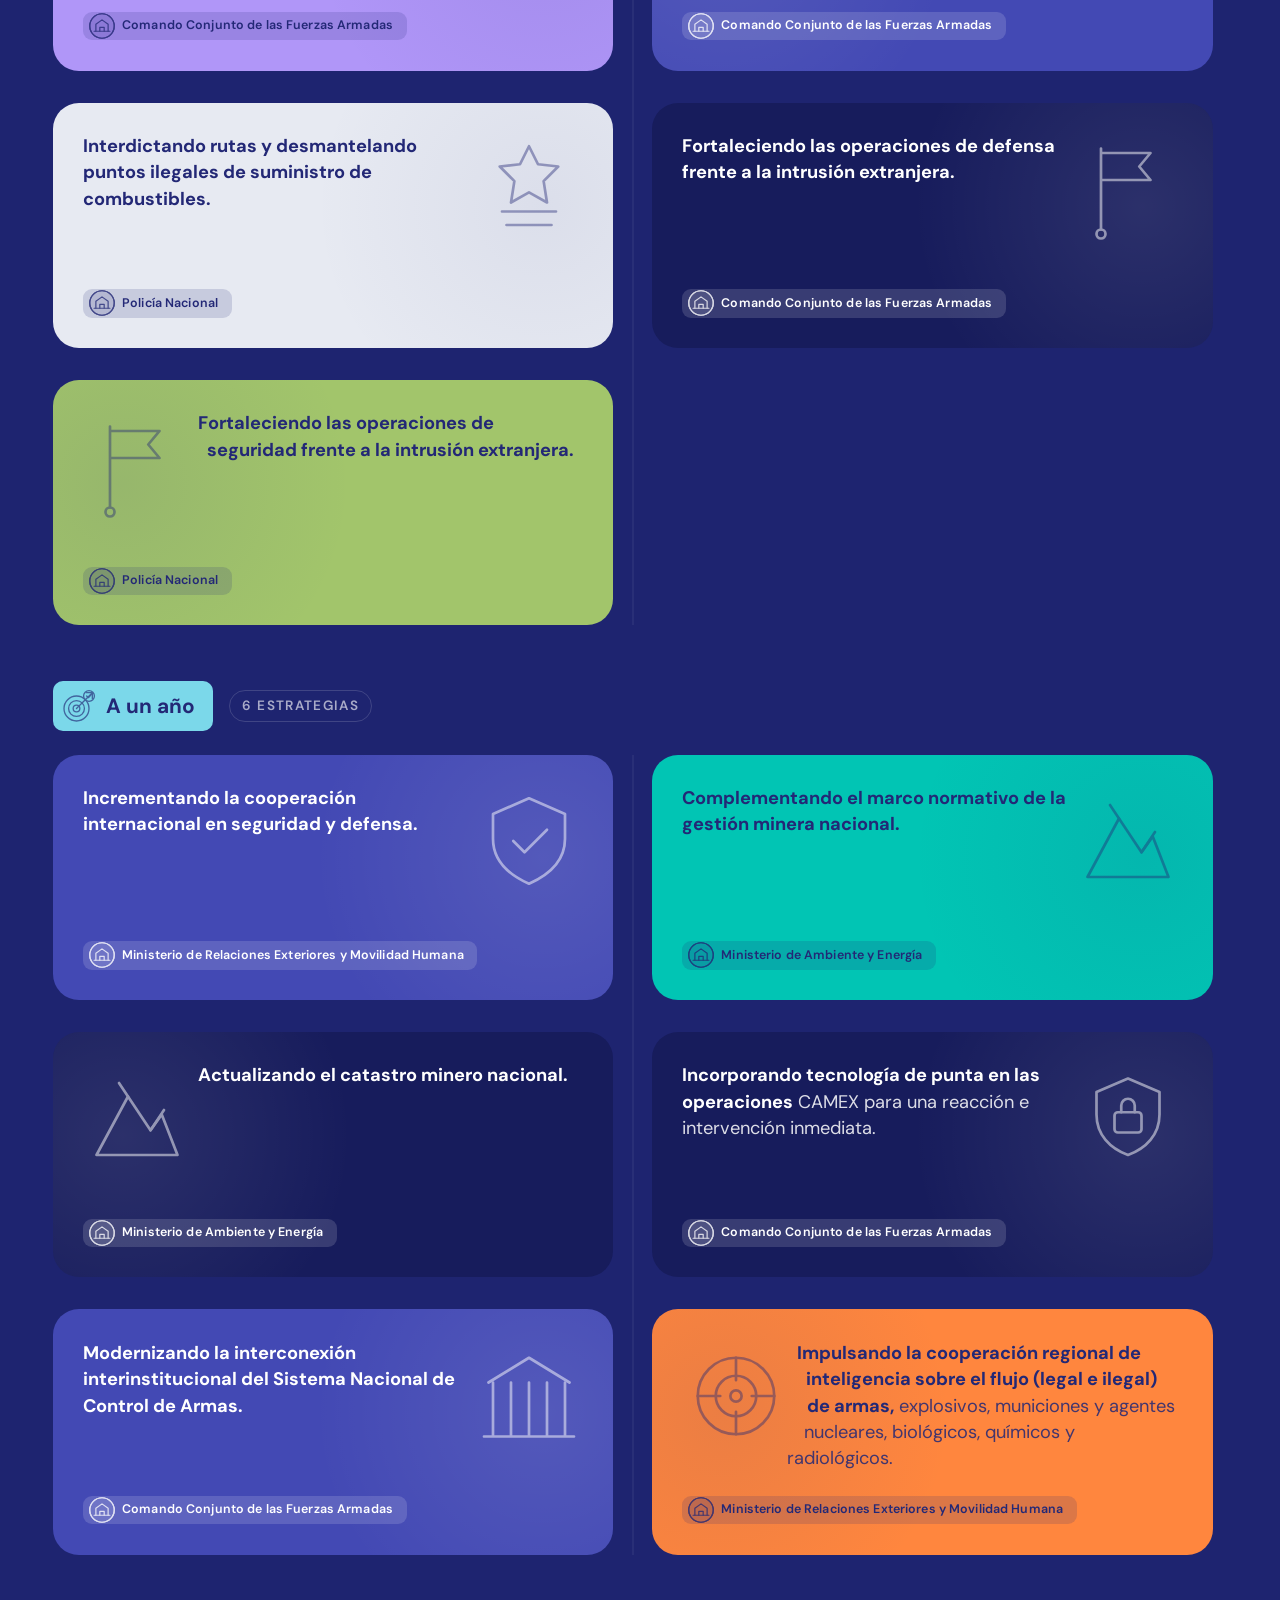
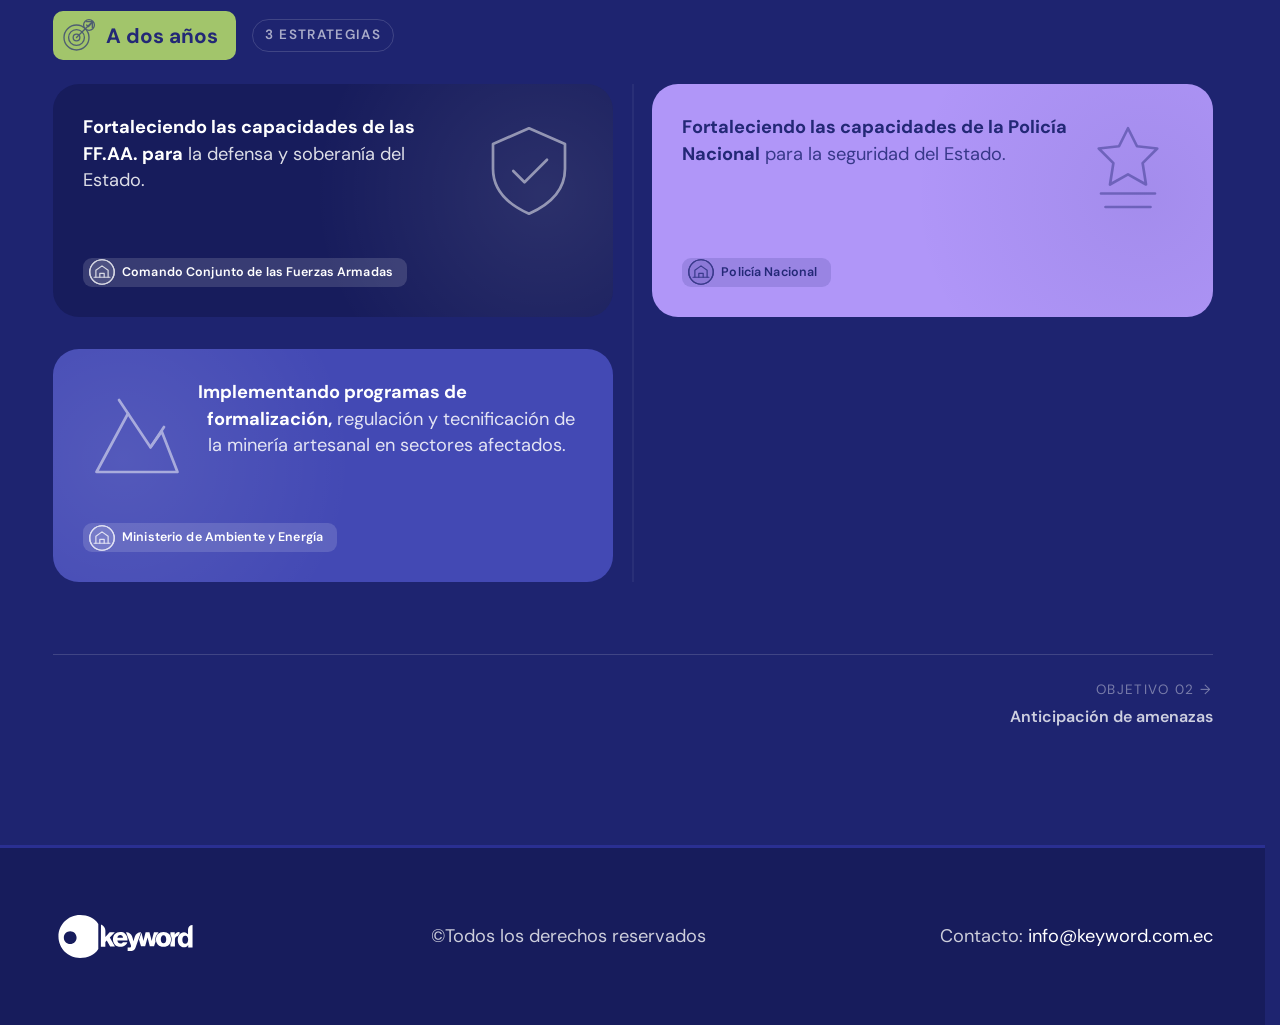
==== commit d5d004c6: "Add files via upload" ====
--- a/pages/objetivo-1.html
+++ b/pages/objetivo-1.html
@@ -88,48 +88,66 @@
         </header>
         <div class="phase__grid">
           <article class="strat strat--v1">
-            <svg class="strat__glyph" width="96" height="96" viewBox="0 0 48 48" fill="none" stroke="currentColor" stroke-width="1.2" stroke-linecap="round" stroke-linejoin="round" aria-hidden="true"><path d="M24 5 8 12v11c0 10 7 16 16 20 9-4 16-10 16-20V12L24 5z"/><path d="M17 24l5 5 10-10"/></svg>
-            <p class="strat__text"><b>Incrementando el poder coercitivo del Estado,</b> <span>primero en zonas de mayor conflictividad y fronterizas, y progresivamente hacia el interior del país.</span></p>
+            <div class="strat__body">
+              <svg class="strat__glyph" width="96" height="96" viewBox="0 0 48 48" fill="none" stroke="currentColor" stroke-width="1.2" stroke-linecap="round" stroke-linejoin="round" aria-hidden="true"><path d="M24 5 8 12v11c0 10 7 16 16 20 9-4 16-10 16-20V12L24 5z"/><path d="M17 24l5 5 10-10"/></svg>
+              <p class="strat__text"><b>Incrementando el poder coercitivo del Estado,</b> <span>primero en zonas de mayor conflictividad y fronterizas, y progresivamente hacia el interior del país.</span></p>
+            </div>
             <p class="strat__inst"><svg class="strat__inst-icon" viewBox="0 0 32 32" fill="none" stroke="currentColor" stroke-width="1.4" stroke-linecap="round" stroke-linejoin="round" aria-hidden="true"><circle cx="16" cy="16" r="14" fill="currentColor" fill-opacity="0.14"/><circle cx="16" cy="16" r="14"/><path d="M9 22V14l7-5 7 5v8"/><path d="M7 22h18"/><path d="M13.5 22v-4.5h5V22"/></svg>Comando Conjunto de las Fuerzas Armadas</p>
           </article>
           <article class="strat strat--v2">
-            <svg class="strat__glyph" width="96" height="96" viewBox="0 0 48 48" fill="none" stroke="currentColor" stroke-width="1.2" stroke-linecap="round" stroke-linejoin="round" aria-hidden="true"><circle cx="24" cy="24" r="17"/><circle cx="24" cy="24" r="9"/><circle cx="24" cy="24" r="2.5"/><path d="M24 7v10M24 31v10M7 24h10M31 24h10"/></svg>
-            <p class="strat__text"><b>Incrementando la vigilancia y control de rutas aéreas,</b> <span>marítimas y terrestres vinculadas a economías ilícitas, con cooperación internacional.</span></p>
+            <div class="strat__body">
+              <svg class="strat__glyph" width="96" height="96" viewBox="0 0 48 48" fill="none" stroke="currentColor" stroke-width="1.2" stroke-linecap="round" stroke-linejoin="round" aria-hidden="true"><circle cx="24" cy="24" r="17"/><circle cx="24" cy="24" r="9"/><circle cx="24" cy="24" r="2.5"/><path d="M24 7v10M24 31v10M7 24h10M31 24h10"/></svg>
+              <p class="strat__text"><b>Incrementando la vigilancia y control de rutas aéreas,</b> <span>marítimas y terrestres vinculadas a economías ilícitas, con cooperación internacional.</span></p>
+            </div>
             <p class="strat__inst"><svg class="strat__inst-icon" viewBox="0 0 32 32" fill="none" stroke="currentColor" stroke-width="1.4" stroke-linecap="round" stroke-linejoin="round" aria-hidden="true"><circle cx="16" cy="16" r="14" fill="currentColor" fill-opacity="0.14"/><circle cx="16" cy="16" r="14"/><path d="M9 22V14l7-5 7 5v8"/><path d="M7 22h18"/><path d="M13.5 22v-4.5h5V22"/></svg>Policía Nacional</p>
           </article>
           <article class="strat strat--v3 strat--flip">
-            <svg class="strat__glyph" width="96" height="96" viewBox="0 0 48 48" fill="none" stroke="currentColor" stroke-width="1.2" stroke-linecap="round" stroke-linejoin="round" aria-hidden="true"><path d="M24 5 8 12v11c0 10 7 16 16 20 9-4 16-10 16-20V12L24 5z"/><path d="M17 24l5 5 10-10"/></svg>
-            <p class="strat__text"><b>Neutralizando las cadenas de mando de los Grupos Armados Organizados (GAO).</b></p>
-            <p class="strat__inst"><svg class="strat__inst-icon" viewBox="0 0 32 32" fill="none" stroke="currentColor" stroke-width="1.4" stroke-linecap="round" stroke-linejoin="round" aria-hidden="true"><circle cx="16" cy="16" r="14" fill="currentColor" fill-opacity="0.14"/><circle cx="16" cy="16" r="14"/><path d="M9 22V14l7-5 7 5v8"/><path d="M7 22h18"/><path d="M13.5 22v-4.5h5V22"/></svg>Comando Conjunto de las Fuerzas Armadas</p>
-          </article>
-          <article class="strat strat--v1">
-            <svg class="strat__glyph" width="96" height="96" viewBox="0 0 48 48" fill="none" stroke="currentColor" stroke-width="1.2" stroke-linecap="round" stroke-linejoin="round" aria-hidden="true"><path d="M24 6 10 12v10c0 9 6 15 14 18 8-3 14-9 14-18V12L24 6z"/><rect x="18" y="21" width="12" height="9" rx="1.5"/><path d="M21 21v-3a3 3 0 0 1 6 0v3"/></svg>
-            <p class="strat__text"><b>Fortaleciendo la ciberseguridad nacional.</b></p>
+            <div class="strat__body">
+              <svg class="strat__glyph" width="96" height="96" viewBox="0 0 48 48" fill="none" stroke="currentColor" stroke-width="1.2" stroke-linecap="round" stroke-linejoin="round" aria-hidden="true"><path d="M24 5 8 12v11c0 10 7 16 16 20 9-4 16-10 16-20V12L24 5z"/><path d="M17 24l5 5 10-10"/></svg>
+              <p class="strat__text"><b>Neutralizando las cadenas de mando de los Grupos Armados Organizados (GAO).</b></p>
+            </div>
+            <p class="strat__inst"><svg class="strat__inst-icon" viewBox="0 0 32 32" fill="none" stroke="currentColor" stroke-width="1.4" stroke-linecap="round" stroke-linejoin="round" aria-hidden="true"><circle cx="16" cy="16" r="14" fill="currentColor" fill-opacity="0.14"/><circle cx="16" cy="16" r="14"/><path d="M9 22V14l7-5 7 5v8"/><path d="M7 22h18"/><path d="M13.5 22v-4.5h5V22"/></svg>Comando Conjunto de las Fuerzas Armadas</p>
+          </article>
+          <article class="strat strat--v1">
+            <div class="strat__body">
+              <svg class="strat__glyph" width="96" height="96" viewBox="0 0 48 48" fill="none" stroke="currentColor" stroke-width="1.2" stroke-linecap="round" stroke-linejoin="round" aria-hidden="true"><path d="M24 6 10 12v10c0 9 6 15 14 18 8-3 14-9 14-18V12L24 6z"/><rect x="18" y="21" width="12" height="9" rx="1.5"/><path d="M21 21v-3a3 3 0 0 1 6 0v3"/></svg>
+              <p class="strat__text"><b>Fortaleciendo la ciberseguridad nacional.</b></p>
+            </div>
             <p class="strat__inst"><svg class="strat__inst-icon" viewBox="0 0 32 32" fill="none" stroke="currentColor" stroke-width="1.4" stroke-linecap="round" stroke-linejoin="round" aria-hidden="true"><circle cx="16" cy="16" r="14" fill="currentColor" fill-opacity="0.14"/><circle cx="16" cy="16" r="14"/><path d="M9 22V14l7-5 7 5v8"/><path d="M7 22h18"/><path d="M13.5 22v-4.5h5V22"/></svg>Ministerio de Telecomunicaciones y de la Sociedad de la Información</p>
           </article>
           <article class="strat strat--v4">
-            <svg class="strat__glyph" width="96" height="96" viewBox="0 0 48 48" fill="none" stroke="currentColor" stroke-width="1.2" stroke-linecap="round" stroke-linejoin="round" aria-hidden="true"><path d="M24 6 10 12v10c0 9 6 15 14 18 8-3 14-9 14-18V12L24 6z"/><rect x="18" y="21" width="12" height="9" rx="1.5"/><path d="M21 21v-3a3 3 0 0 1 6 0v3"/></svg>
-            <p class="strat__text"><b>Usando tecnología de vanguardia para vigilar la</b> <span>infraestructura de los sectores estratégicos y las Zonas de Seguridad de Frontera (ZSF).</span></p>
+            <div class="strat__body">
+              <svg class="strat__glyph" width="96" height="96" viewBox="0 0 48 48" fill="none" stroke="currentColor" stroke-width="1.2" stroke-linecap="round" stroke-linejoin="round" aria-hidden="true"><path d="M24 6 10 12v10c0 9 6 15 14 18 8-3 14-9 14-18V12L24 6z"/><rect x="18" y="21" width="12" height="9" rx="1.5"/><path d="M21 21v-3a3 3 0 0 1 6 0v3"/></svg>
+              <p class="strat__text"><b>Usando tecnología de vanguardia para vigilar la</b> <span>infraestructura de los sectores estratégicos y las Zonas de Seguridad de Frontera (ZSF).</span></p>
+            </div>
             <p class="strat__inst"><svg class="strat__inst-icon" viewBox="0 0 32 32" fill="none" stroke="currentColor" stroke-width="1.4" stroke-linecap="round" stroke-linejoin="round" aria-hidden="true"><circle cx="16" cy="16" r="14" fill="currentColor" fill-opacity="0.14"/><circle cx="16" cy="16" r="14"/><path d="M9 22V14l7-5 7 5v8"/><path d="M7 22h18"/><path d="M13.5 22v-4.5h5V22"/></svg>Comando Conjunto de las Fuerzas Armadas</p>
           </article>
           <article class="strat strat--v2 strat--flip">
-            <svg class="strat__glyph" width="96" height="96" viewBox="0 0 48 48" fill="none" stroke="currentColor" stroke-width="1.2" stroke-linecap="round" stroke-linejoin="round" aria-hidden="true"><path d="M6 40l14-26 10 15 5-7 7 18z"/><path d="M20 14l-4-6M30 29l6-9"/></svg>
-            <p class="strat__text"><b>Neutralizando la minería ilegal con operaciones militares y acciones coordinadas:</b> <span>incautación de insumos, clausura de depósitos y procesamiento de responsables.</span></p>
+            <div class="strat__body">
+              <svg class="strat__glyph" width="96" height="96" viewBox="0 0 48 48" fill="none" stroke="currentColor" stroke-width="1.2" stroke-linecap="round" stroke-linejoin="round" aria-hidden="true"><path d="M6 40l14-26 10 15 5-7 7 18z"/><path d="M20 14l-4-6M30 29l6-9"/></svg>
+              <p class="strat__text"><b>Neutralizando la minería ilegal con operaciones militares y acciones coordinadas:</b> <span>incautación de insumos, clausura de depósitos y procesamiento de responsables.</span></p>
+            </div>
             <p class="strat__inst"><svg class="strat__inst-icon" viewBox="0 0 32 32" fill="none" stroke="currentColor" stroke-width="1.4" stroke-linecap="round" stroke-linejoin="round" aria-hidden="true"><circle cx="16" cy="16" r="14" fill="currentColor" fill-opacity="0.14"/><circle cx="16" cy="16" r="14"/><path d="M9 22V14l7-5 7 5v8"/><path d="M7 22h18"/><path d="M13.5 22v-4.5h5V22"/></svg>Comando Conjunto de las Fuerzas Armadas</p>
           </article>
           <article class="strat strat--v5">
-            <svg class="strat__glyph" width="96" height="96" viewBox="0 0 48 48" fill="none" stroke="currentColor" stroke-width="1.2" stroke-linecap="round" stroke-linejoin="round" aria-hidden="true"><path d="M24 5l4 8 9 1-6.5 6.5L32 30l-8-4.5L16 30l1.5-9.5L11 14l9-1 4-8z"/><path d="M12 34h24M14 40h20"/></svg>
-            <p class="strat__text"><b>Interdictando rutas y desmantelando puntos ilegales de suministro de combustibles.</b></p>
-            <p class="strat__inst"><svg class="strat__inst-icon" viewBox="0 0 32 32" fill="none" stroke="currentColor" stroke-width="1.4" stroke-linecap="round" stroke-linejoin="round" aria-hidden="true"><circle cx="16" cy="16" r="14" fill="currentColor" fill-opacity="0.14"/><circle cx="16" cy="16" r="14"/><path d="M9 22V14l7-5 7 5v8"/><path d="M7 22h18"/><path d="M13.5 22v-4.5h5V22"/></svg>Policía Nacional</p>
-          </article>
-          <article class="strat strat--v1">
-            <svg class="strat__glyph" width="96" height="96" viewBox="0 0 48 48" fill="none" stroke="currentColor" stroke-width="1.2" stroke-linecap="round" stroke-linejoin="round" aria-hidden="true"><path d="M12 6v36M12 8h22l-5 6 5 6H12"/><circle cx="12" cy="44" r="2"/></svg>
-            <p class="strat__text"><b>Fortaleciendo las operaciones de defensa frente a la intrusión extranjera.</b></p>
+            <div class="strat__body">
+              <svg class="strat__glyph" width="96" height="96" viewBox="0 0 48 48" fill="none" stroke="currentColor" stroke-width="1.2" stroke-linecap="round" stroke-linejoin="round" aria-hidden="true"><path d="M24 5l4 8 9 1-6.5 6.5L32 30l-8-4.5L16 30l1.5-9.5L11 14l9-1 4-8z"/><path d="M12 34h24M14 40h20"/></svg>
+              <p class="strat__text"><b>Interdictando rutas y desmantelando puntos ilegales de suministro de combustibles.</b></p>
+            </div>
+            <p class="strat__inst"><svg class="strat__inst-icon" viewBox="0 0 32 32" fill="none" stroke="currentColor" stroke-width="1.4" stroke-linecap="round" stroke-linejoin="round" aria-hidden="true"><circle cx="16" cy="16" r="14" fill="currentColor" fill-opacity="0.14"/><circle cx="16" cy="16" r="14"/><path d="M9 22V14l7-5 7 5v8"/><path d="M7 22h18"/><path d="M13.5 22v-4.5h5V22"/></svg>Policía Nacional</p>
+          </article>
+          <article class="strat strat--v1">
+            <div class="strat__body">
+              <svg class="strat__glyph" width="96" height="96" viewBox="0 0 48 48" fill="none" stroke="currentColor" stroke-width="1.2" stroke-linecap="round" stroke-linejoin="round" aria-hidden="true"><path d="M12 6v36M12 8h22l-5 6 5 6H12"/><circle cx="12" cy="44" r="2"/></svg>
+              <p class="strat__text"><b>Fortaleciendo las operaciones de defensa frente a la intrusión extranjera.</b></p>
+            </div>
             <p class="strat__inst"><svg class="strat__inst-icon" viewBox="0 0 32 32" fill="none" stroke="currentColor" stroke-width="1.4" stroke-linecap="round" stroke-linejoin="round" aria-hidden="true"><circle cx="16" cy="16" r="14" fill="currentColor" fill-opacity="0.14"/><circle cx="16" cy="16" r="14"/><path d="M9 22V14l7-5 7 5v8"/><path d="M7 22h18"/><path d="M13.5 22v-4.5h5V22"/></svg>Comando Conjunto de las Fuerzas Armadas</p>
           </article>
           <article class="strat strat--v6 strat--flip">
-            <svg class="strat__glyph" width="96" height="96" viewBox="0 0 48 48" fill="none" stroke="currentColor" stroke-width="1.2" stroke-linecap="round" stroke-linejoin="round" aria-hidden="true"><path d="M12 6v36M12 8h22l-5 6 5 6H12"/><circle cx="12" cy="44" r="2"/></svg>
-            <p class="strat__text"><b>Fortaleciendo las operaciones de seguridad frente a la intrusión extranjera.</b></p>
+            <div class="strat__body">
+              <svg class="strat__glyph" width="96" height="96" viewBox="0 0 48 48" fill="none" stroke="currentColor" stroke-width="1.2" stroke-linecap="round" stroke-linejoin="round" aria-hidden="true"><path d="M12 6v36M12 8h22l-5 6 5 6H12"/><circle cx="12" cy="44" r="2"/></svg>
+              <p class="strat__text"><b>Fortaleciendo las operaciones de seguridad frente a la intrusión extranjera.</b></p>
+            </div>
             <p class="strat__inst"><svg class="strat__inst-icon" viewBox="0 0 32 32" fill="none" stroke="currentColor" stroke-width="1.4" stroke-linecap="round" stroke-linejoin="round" aria-hidden="true"><circle cx="16" cy="16" r="14" fill="currentColor" fill-opacity="0.14"/><circle cx="16" cy="16" r="14"/><path d="M9 22V14l7-5 7 5v8"/><path d="M7 22h18"/><path d="M13.5 22v-4.5h5V22"/></svg>Policía Nacional</p>
           </article>
         </div>
@@ -142,33 +160,45 @@
         </header>
         <div class="phase__grid">
           <article class="strat strat--v2">
-            <svg class="strat__glyph" width="96" height="96" viewBox="0 0 48 48" fill="none" stroke="currentColor" stroke-width="1.2" stroke-linecap="round" stroke-linejoin="round" aria-hidden="true"><path d="M24 5 8 12v11c0 10 7 16 16 20 9-4 16-10 16-20V12L24 5z"/><path d="M17 24l5 5 10-10"/></svg>
-            <p class="strat__text"><b>Incrementando la cooperación internacional en seguridad y defensa.</b></p>
+            <div class="strat__body">
+              <svg class="strat__glyph" width="96" height="96" viewBox="0 0 48 48" fill="none" stroke="currentColor" stroke-width="1.2" stroke-linecap="round" stroke-linejoin="round" aria-hidden="true"><path d="M24 5 8 12v11c0 10 7 16 16 20 9-4 16-10 16-20V12L24 5z"/><path d="M17 24l5 5 10-10"/></svg>
+              <p class="strat__text"><b>Incrementando la cooperación internacional en seguridad y defensa.</b></p>
+            </div>
             <p class="strat__inst"><svg class="strat__inst-icon" viewBox="0 0 32 32" fill="none" stroke="currentColor" stroke-width="1.4" stroke-linecap="round" stroke-linejoin="round" aria-hidden="true"><circle cx="16" cy="16" r="14" fill="currentColor" fill-opacity="0.14"/><circle cx="16" cy="16" r="14"/><path d="M9 22V14l7-5 7 5v8"/><path d="M7 22h18"/><path d="M13.5 22v-4.5h5V22"/></svg>Ministerio de Relaciones Exteriores y Movilidad Humana</p>
           </article>
           <article class="strat strat--v7">
-            <svg class="strat__glyph" width="96" height="96" viewBox="0 0 48 48" fill="none" stroke="currentColor" stroke-width="1.2" stroke-linecap="round" stroke-linejoin="round" aria-hidden="true"><path d="M6 40l14-26 10 15 5-7 7 18z"/><path d="M20 14l-4-6M30 29l6-9"/></svg>
-            <p class="strat__text"><b>Complementando el marco normativo de la gestión minera nacional.</b></p>
+            <div class="strat__body">
+              <svg class="strat__glyph" width="96" height="96" viewBox="0 0 48 48" fill="none" stroke="currentColor" stroke-width="1.2" stroke-linecap="round" stroke-linejoin="round" aria-hidden="true"><path d="M6 40l14-26 10 15 5-7 7 18z"/><path d="M20 14l-4-6M30 29l6-9"/></svg>
+              <p class="strat__text"><b>Complementando el marco normativo de la gestión minera nacional.</b></p>
+            </div>
             <p class="strat__inst"><svg class="strat__inst-icon" viewBox="0 0 32 32" fill="none" stroke="currentColor" stroke-width="1.4" stroke-linecap="round" stroke-linejoin="round" aria-hidden="true"><circle cx="16" cy="16" r="14" fill="currentColor" fill-opacity="0.14"/><circle cx="16" cy="16" r="14"/><path d="M9 22V14l7-5 7 5v8"/><path d="M7 22h18"/><path d="M13.5 22v-4.5h5V22"/></svg>Ministerio de Ambiente y Energía</p>
           </article>
           <article class="strat strat--v1 strat--flip">
-            <svg class="strat__glyph" width="96" height="96" viewBox="0 0 48 48" fill="none" stroke="currentColor" stroke-width="1.2" stroke-linecap="round" stroke-linejoin="round" aria-hidden="true"><path d="M6 40l14-26 10 15 5-7 7 18z"/><path d="M20 14l-4-6M30 29l6-9"/></svg>
-            <p class="strat__text"><b>Actualizando el catastro minero nacional.</b></p>
+            <div class="strat__body">
+              <svg class="strat__glyph" width="96" height="96" viewBox="0 0 48 48" fill="none" stroke="currentColor" stroke-width="1.2" stroke-linecap="round" stroke-linejoin="round" aria-hidden="true"><path d="M6 40l14-26 10 15 5-7 7 18z"/><path d="M20 14l-4-6M30 29l6-9"/></svg>
+              <p class="strat__text"><b>Actualizando el catastro minero nacional.</b></p>
+            </div>
             <p class="strat__inst"><svg class="strat__inst-icon" viewBox="0 0 32 32" fill="none" stroke="currentColor" stroke-width="1.4" stroke-linecap="round" stroke-linejoin="round" aria-hidden="true"><circle cx="16" cy="16" r="14" fill="currentColor" fill-opacity="0.14"/><circle cx="16" cy="16" r="14"/><path d="M9 22V14l7-5 7 5v8"/><path d="M7 22h18"/><path d="M13.5 22v-4.5h5V22"/></svg>Ministerio de Ambiente y Energía</p>
           </article>
           <article class="strat strat--v1">
-            <svg class="strat__glyph" width="96" height="96" viewBox="0 0 48 48" fill="none" stroke="currentColor" stroke-width="1.2" stroke-linecap="round" stroke-linejoin="round" aria-hidden="true"><path d="M24 6 10 12v10c0 9 6 15 14 18 8-3 14-9 14-18V12L24 6z"/><rect x="18" y="21" width="12" height="9" rx="1.5"/><path d="M21 21v-3a3 3 0 0 1 6 0v3"/></svg>
-            <p class="strat__text"><b>Incorporando tecnología de punta en las operaciones</b> <span>CAMEX para una reacción e intervención inmediata.</span></p>
+            <div class="strat__body">
+              <svg class="strat__glyph" width="96" height="96" viewBox="0 0 48 48" fill="none" stroke="currentColor" stroke-width="1.2" stroke-linecap="round" stroke-linejoin="round" aria-hidden="true"><path d="M24 6 10 12v10c0 9 6 15 14 18 8-3 14-9 14-18V12L24 6z"/><rect x="18" y="21" width="12" height="9" rx="1.5"/><path d="M21 21v-3a3 3 0 0 1 6 0v3"/></svg>
+              <p class="strat__text"><b>Incorporando tecnología de punta en las operaciones</b> <span>CAMEX para una reacción e intervención inmediata.</span></p>
+            </div>
             <p class="strat__inst"><svg class="strat__inst-icon" viewBox="0 0 32 32" fill="none" stroke="currentColor" stroke-width="1.4" stroke-linecap="round" stroke-linejoin="round" aria-hidden="true"><circle cx="16" cy="16" r="14" fill="currentColor" fill-opacity="0.14"/><circle cx="16" cy="16" r="14"/><path d="M9 22V14l7-5 7 5v8"/><path d="M7 22h18"/><path d="M13.5 22v-4.5h5V22"/></svg>Comando Conjunto de las Fuerzas Armadas</p>
           </article>
           <article class="strat strat--v2">
-            <svg class="strat__glyph" width="96" height="96" viewBox="0 0 48 48" fill="none" stroke="currentColor" stroke-width="1.2" stroke-linecap="round" stroke-linejoin="round" aria-hidden="true"><path d="M6 18 24 7l18 11"/><path d="M4 42h40M8 42V18M16 42V18M24 42V18M32 42V18M40 42V18"/></svg>
-            <p class="strat__text"><b>Modernizando la interconexión interinstitucional del Sistema Nacional de Control de Armas.</b></p>
+            <div class="strat__body">
+              <svg class="strat__glyph" width="96" height="96" viewBox="0 0 48 48" fill="none" stroke="currentColor" stroke-width="1.2" stroke-linecap="round" stroke-linejoin="round" aria-hidden="true"><path d="M6 18 24 7l18 11"/><path d="M4 42h40M8 42V18M16 42V18M24 42V18M32 42V18M40 42V18"/></svg>
+              <p class="strat__text"><b>Modernizando la interconexión interinstitucional del Sistema Nacional de Control de Armas.</b></p>
+            </div>
             <p class="strat__inst"><svg class="strat__inst-icon" viewBox="0 0 32 32" fill="none" stroke="currentColor" stroke-width="1.4" stroke-linecap="round" stroke-linejoin="round" aria-hidden="true"><circle cx="16" cy="16" r="14" fill="currentColor" fill-opacity="0.14"/><circle cx="16" cy="16" r="14"/><path d="M9 22V14l7-5 7 5v8"/><path d="M7 22h18"/><path d="M13.5 22v-4.5h5V22"/></svg>Comando Conjunto de las Fuerzas Armadas</p>
           </article>
           <article class="strat strat--v3 strat--flip">
-            <svg class="strat__glyph" width="96" height="96" viewBox="0 0 48 48" fill="none" stroke="currentColor" stroke-width="1.2" stroke-linecap="round" stroke-linejoin="round" aria-hidden="true"><circle cx="24" cy="24" r="17"/><circle cx="24" cy="24" r="9"/><circle cx="24" cy="24" r="2.5"/><path d="M24 7v10M24 31v10M7 24h10M31 24h10"/></svg>
-            <p class="strat__text"><b>Impulsando la cooperación regional de inteligencia sobre el flujo (legal e ilegal) de armas,</b> <span>explosivos, municiones y agentes nucleares, biológicos, químicos y radiológicos.</span></p>
+            <div class="strat__body">
+              <svg class="strat__glyph" width="96" height="96" viewBox="0 0 48 48" fill="none" stroke="currentColor" stroke-width="1.2" stroke-linecap="round" stroke-linejoin="round" aria-hidden="true"><circle cx="24" cy="24" r="17"/><circle cx="24" cy="24" r="9"/><circle cx="24" cy="24" r="2.5"/><path d="M24 7v10M24 31v10M7 24h10M31 24h10"/></svg>
+              <p class="strat__text"><b>Impulsando la cooperación regional de inteligencia sobre el flujo (legal e ilegal) de armas,</b> <span>explosivos, municiones y agentes nucleares, biológicos, químicos y radiológicos.</span></p>
+            </div>
             <p class="strat__inst"><svg class="strat__inst-icon" viewBox="0 0 32 32" fill="none" stroke="currentColor" stroke-width="1.4" stroke-linecap="round" stroke-linejoin="round" aria-hidden="true"><circle cx="16" cy="16" r="14" fill="currentColor" fill-opacity="0.14"/><circle cx="16" cy="16" r="14"/><path d="M9 22V14l7-5 7 5v8"/><path d="M7 22h18"/><path d="M13.5 22v-4.5h5V22"/></svg>Ministerio de Relaciones Exteriores y Movilidad Humana</p>
           </article>
         </div>
@@ -181,18 +211,24 @@
         </header>
         <div class="phase__grid">
           <article class="strat strat--v1">
-            <svg class="strat__glyph" width="96" height="96" viewBox="0 0 48 48" fill="none" stroke="currentColor" stroke-width="1.2" stroke-linecap="round" stroke-linejoin="round" aria-hidden="true"><path d="M24 5 8 12v11c0 10 7 16 16 20 9-4 16-10 16-20V12L24 5z"/><path d="M17 24l5 5 10-10"/></svg>
-            <p class="strat__text"><b>Fortaleciendo las capacidades de las FF.AA. para</b> <span>la defensa y soberanía del Estado.</span></p>
+            <div class="strat__body">
+              <svg class="strat__glyph" width="96" height="96" viewBox="0 0 48 48" fill="none" stroke="currentColor" stroke-width="1.2" stroke-linecap="round" stroke-linejoin="round" aria-hidden="true"><path d="M24 5 8 12v11c0 10 7 16 16 20 9-4 16-10 16-20V12L24 5z"/><path d="M17 24l5 5 10-10"/></svg>
+              <p class="strat__text"><b>Fortaleciendo las capacidades de las FF.AA. para</b> <span>la defensa y soberanía del Estado.</span></p>
+            </div>
             <p class="strat__inst"><svg class="strat__inst-icon" viewBox="0 0 32 32" fill="none" stroke="currentColor" stroke-width="1.4" stroke-linecap="round" stroke-linejoin="round" aria-hidden="true"><circle cx="16" cy="16" r="14" fill="currentColor" fill-opacity="0.14"/><circle cx="16" cy="16" r="14"/><path d="M9 22V14l7-5 7 5v8"/><path d="M7 22h18"/><path d="M13.5 22v-4.5h5V22"/></svg>Comando Conjunto de las Fuerzas Armadas</p>
           </article>
           <article class="strat strat--v4">
-            <svg class="strat__glyph" width="96" height="96" viewBox="0 0 48 48" fill="none" stroke="currentColor" stroke-width="1.2" stroke-linecap="round" stroke-linejoin="round" aria-hidden="true"><path d="M24 5l4 8 9 1-6.5 6.5L32 30l-8-4.5L16 30l1.5-9.5L11 14l9-1 4-8z"/><path d="M12 34h24M14 40h20"/></svg>
-            <p class="strat__text"><b>Fortaleciendo las capacidades de la Policía Nacional</b> <span>para la seguridad del Estado.</span></p>
+            <div class="strat__body">
+              <svg class="strat__glyph" width="96" height="96" viewBox="0 0 48 48" fill="none" stroke="currentColor" stroke-width="1.2" stroke-linecap="round" stroke-linejoin="round" aria-hidden="true"><path d="M24 5l4 8 9 1-6.5 6.5L32 30l-8-4.5L16 30l1.5-9.5L11 14l9-1 4-8z"/><path d="M12 34h24M14 40h20"/></svg>
+              <p class="strat__text"><b>Fortaleciendo las capacidades de la Policía Nacional</b> <span>para la seguridad del Estado.</span></p>
+            </div>
             <p class="strat__inst"><svg class="strat__inst-icon" viewBox="0 0 32 32" fill="none" stroke="currentColor" stroke-width="1.4" stroke-linecap="round" stroke-linejoin="round" aria-hidden="true"><circle cx="16" cy="16" r="14" fill="currentColor" fill-opacity="0.14"/><circle cx="16" cy="16" r="14"/><path d="M9 22V14l7-5 7 5v8"/><path d="M7 22h18"/><path d="M13.5 22v-4.5h5V22"/></svg>Policía Nacional</p>
           </article>
           <article class="strat strat--v2 strat--flip">
-            <svg class="strat__glyph" width="96" height="96" viewBox="0 0 48 48" fill="none" stroke="currentColor" stroke-width="1.2" stroke-linecap="round" stroke-linejoin="round" aria-hidden="true"><path d="M6 40l14-26 10 15 5-7 7 18z"/><path d="M20 14l-4-6M30 29l6-9"/></svg>
-            <p class="strat__text"><b>Implementando programas de formalización,</b> <span>regulación y tecnificación de la minería artesanal en sectores afectados.</span></p>
+            <div class="strat__body">
+              <svg class="strat__glyph" width="96" height="96" viewBox="0 0 48 48" fill="none" stroke="currentColor" stroke-width="1.2" stroke-linecap="round" stroke-linejoin="round" aria-hidden="true"><path d="M6 40l14-26 10 15 5-7 7 18z"/><path d="M20 14l-4-6M30 29l6-9"/></svg>
+              <p class="strat__text"><b>Implementando programas de formalización,</b> <span>regulación y tecnificación de la minería artesanal en sectores afectados.</span></p>
+            </div>
             <p class="strat__inst"><svg class="strat__inst-icon" viewBox="0 0 32 32" fill="none" stroke="currentColor" stroke-width="1.4" stroke-linecap="round" stroke-linejoin="round" aria-hidden="true"><circle cx="16" cy="16" r="14" fill="currentColor" fill-opacity="0.14"/><circle cx="16" cy="16" r="14"/><path d="M9 22V14l7-5 7 5v8"/><path d="M7 22h18"/><path d="M13.5 22v-4.5h5V22"/></svg>Ministerio de Ambiente y Energía</p>
           </article>
         </div>
--- a/css/styles.css
+++ b/css/styles.css
@@ -927,16 +927,25 @@
    Se usa grid y no `columns` a propósito: `columns` llena la primera
    columna de arriba abajo antes de pasar a la segunda, y con estrategias
    numeradas (1.1, 1.2…) el lector ve 1.1 junto a 1.6 y se pierde.
-   El grid ordena por filas: 1.1 | 1.2 / 1.3 | 1.4. El costo es un borde
-   inferior algo irregular en cada fila, imperceptible aquí porque las
-   alturas apenas varían (~80px de diferencia). */
+   El grid ordena por filas: 1.1 | 1.2 / 1.3 | 1.4.
+
+   `align-items: stretch` (por defecto) iguala la altura de las tarjetas
+   DENTRO de cada fila, que es lo único que el ojo compara. No se igualan
+   todas las de la fase: la dispersión de texto llega a 4.2× en el objetivo 1
+   y las tarjetas cortas quedarían con un hueco enorme. Por fila el peor
+   caso es 2.5×, y el sobrante se reparte solo (ver .strat__inst). */
 .phase__grid {
   position: relative;
   display: grid;
   grid-template-columns: repeat(2, 1fr);
   column-gap: clamp(1.5rem, 3vw, 2.75rem);
   row-gap: clamp(1.25rem, 2.5vw, 2rem);
-  align-items: start;
+  /* Todas las tarjetas de una fase miden igual. Dentro de una fila el grid
+     ya las igualaba, pero entre filas variaban 12-54px y al bajar la vista
+     se leía como desorden. El sobrante no cae al fondo: .strat__body crece
+     y empuja la bandera de institución al pie, así las banderas se alinean
+     y aparece un ritmo horizontal. */
+  grid-auto-rows: 1fr;
 }
 /* Regla vertical entre columnas */
 .phase__grid::before {
@@ -951,13 +960,21 @@
   pointer-events: none;
 }
 @media (max-width: 900px) {
-  .phase__grid { grid-template-columns: 1fr; }
+  .phase__grid {
+    grid-template-columns: 1fr;
+    /* En una sola columna igualar alturas haría que TODAS las tarjetas
+       midan lo que la más larga: una de dos líneas quedaría gigante.
+       Sin filas que emparejar, la altura natural es la correcta. */
+    grid-auto-rows: auto;
+  }
   .phase__grid::before { display: none; }
 }
 
 /* ---- Tarjeta de estrategia ---- */
 .strat {
   position: relative;
+  display: flex;
+  flex-direction: column;
   margin-bottom: 0;
   padding: clamp(1.35rem, 2.4vw, 1.9rem);
   border-radius: var(--r-lg);
@@ -968,6 +985,15 @@
   transition: transform var(--t-med) var(--ease), filter var(--t-med) var(--ease);
 }
 .strat:hover { transform: translateY(-4px); }
+
+/* El ícono flota, y los floats no funcionan dentro de un contenedor flex:
+   se volverían ítems del flex. Por eso el contenido va envuelto en este
+   bloque, que sí establece contexto de float. El bloque crece para llenar
+   la tarjeta y empuja la bandera de institución al pie. */
+.strat__body {
+  flex: 1;
+  min-width: 0;
+}
 
 /* Halo de esquina: da profundidad y evita el plano muerto */
 .strat::after {
@@ -1058,10 +1084,13 @@
 }
 .strat__text span { opacity: 0.85; }
 
-/* Institución con tratamiento de bandera, ícono contenido */
+/* Institución con tratamiento de bandera, ícono contenido.
+   `align-self: flex-start` la mantiene angosta (no se estira al ancho);
+   el margen superior fijo la separa del texto y, como .strat__body crece,
+   la bandera queda anclada al pie de la tarjeta. */
 .strat__inst {
   position: relative;
-  clear: both;
+  align-self: flex-start;
   display: inline-flex;
   align-items: center;
   margin-top: var(--s-4);
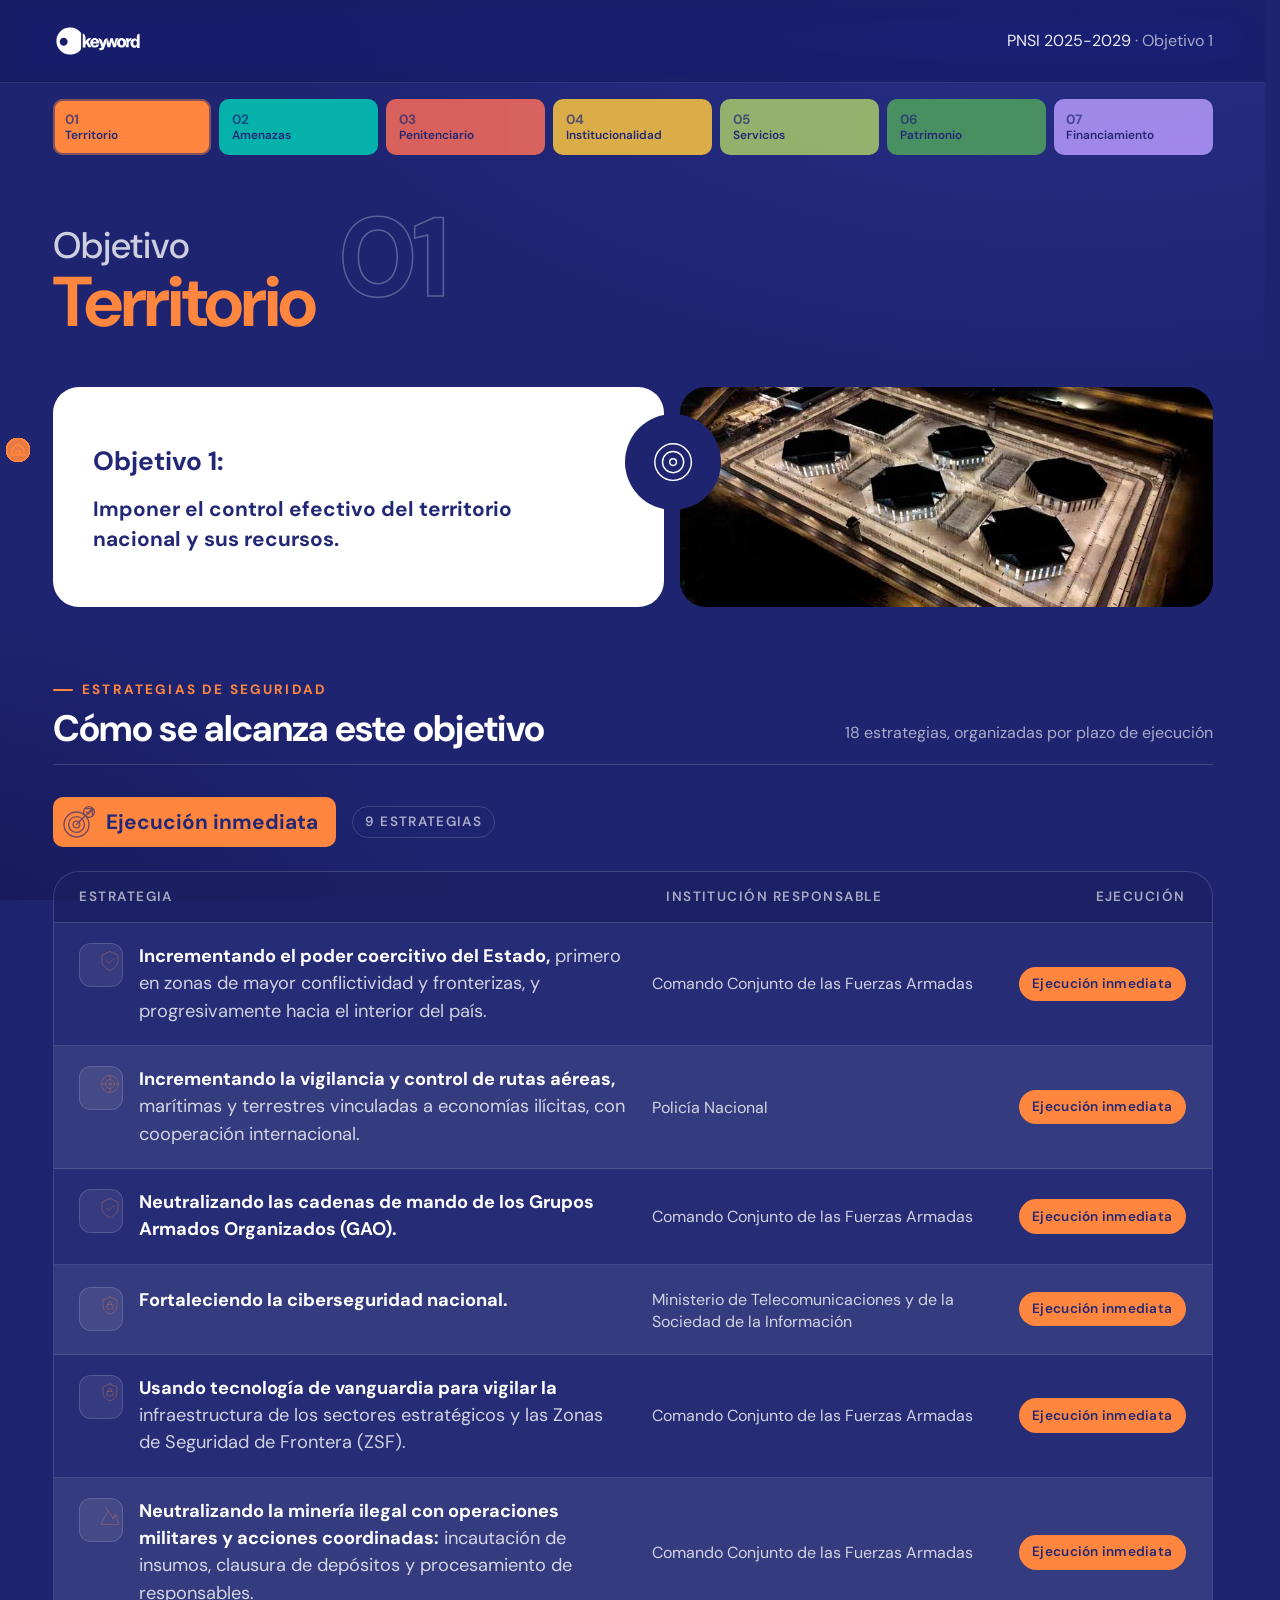
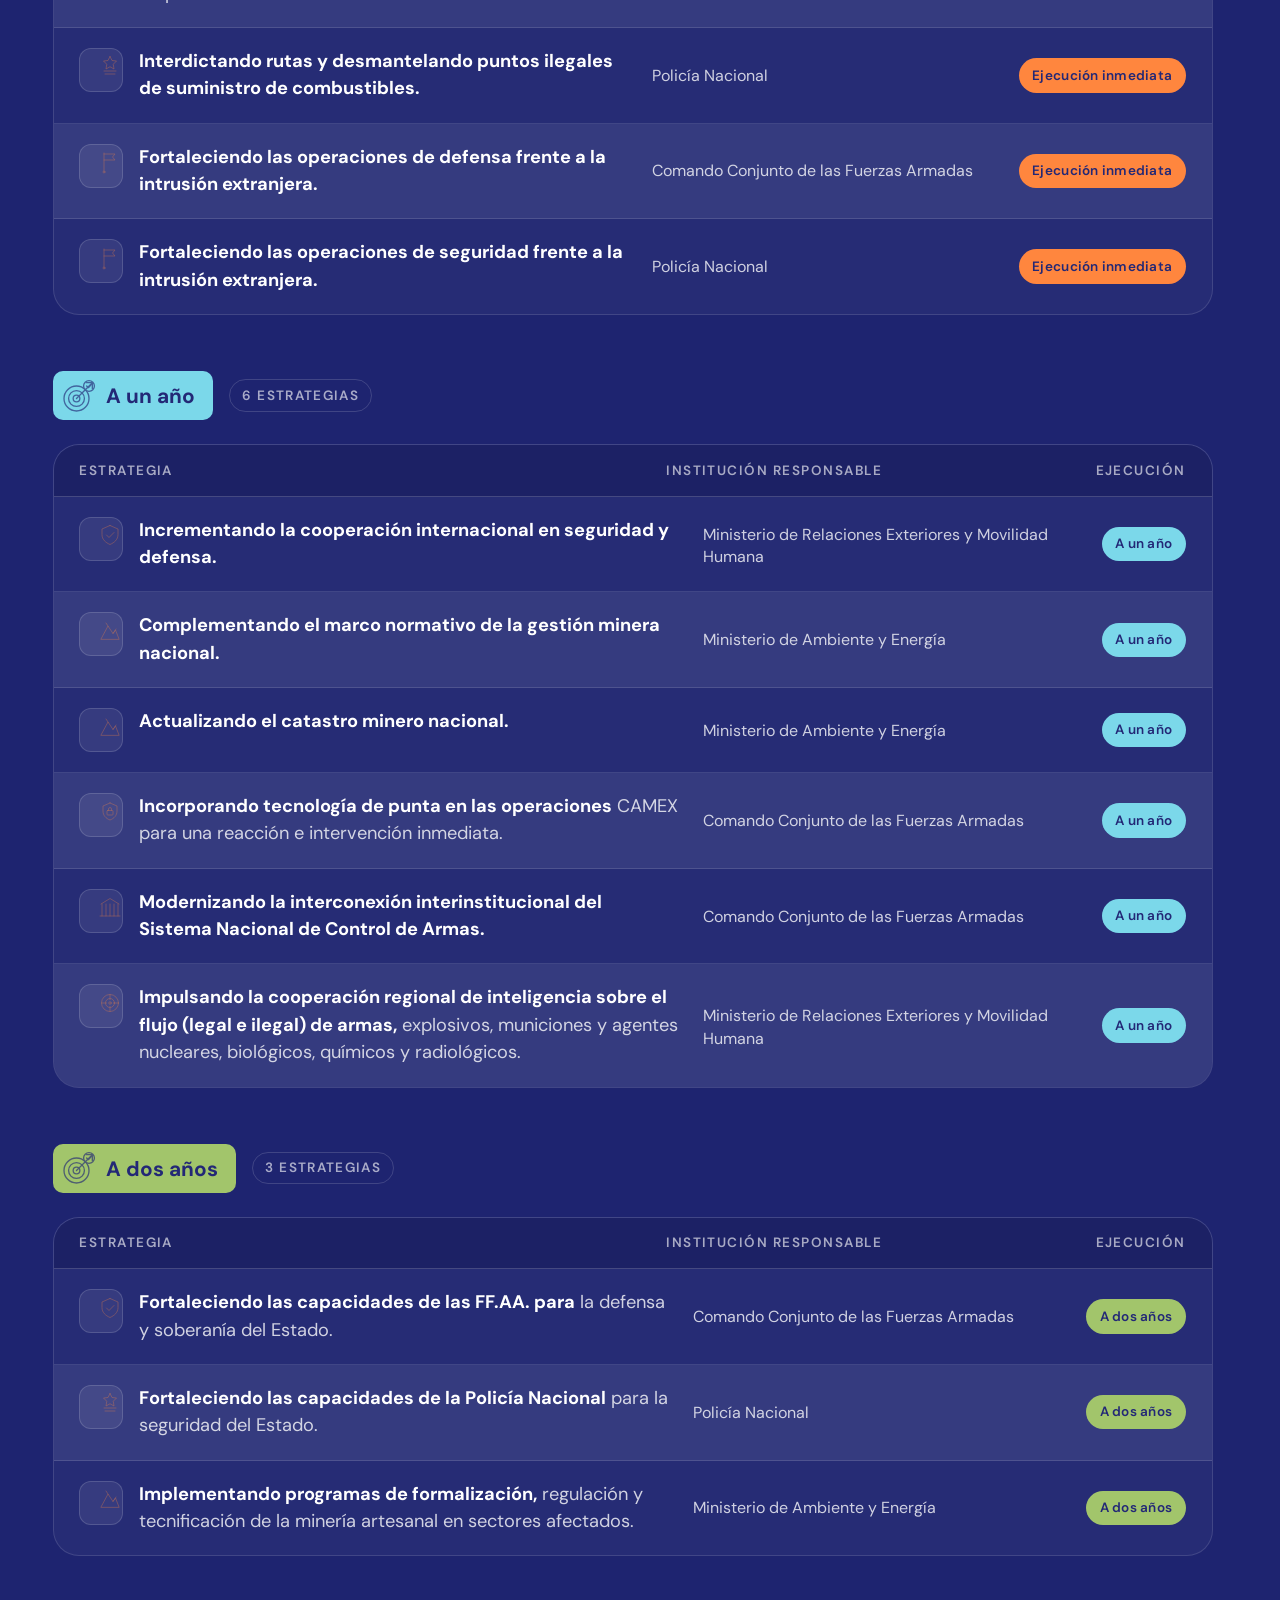
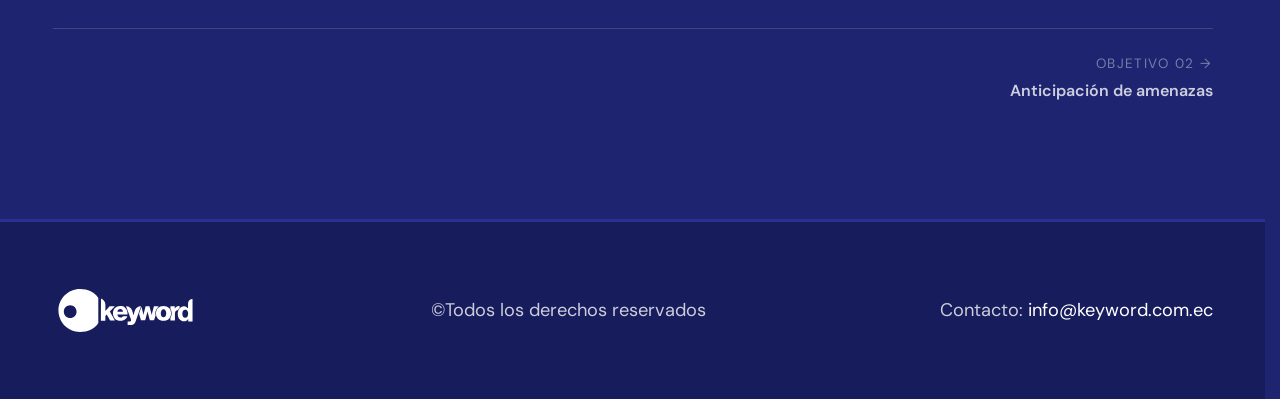
==== commit 32d2dcb0: "Add files via upload" ====
--- a/pages/objetivo-1.html
+++ b/pages/objetivo-1.html
@@ -86,70 +86,140 @@
           <span class="phase__flag"><svg class="phase__diana" viewBox="0 0 48 48" fill="none" stroke="currentColor" stroke-width="1.6" stroke-linecap="round" stroke-linejoin="round" aria-hidden="true"><circle cx="21" cy="27" r="15"/><circle cx="21" cy="27" r="9.5"/><circle cx="21" cy="27" r="4"/><path d="M21 27 40 8"/><path d="M33 8h7v7"/><circle cx="36" cy="12" r="6.5"/><path d="M33.2 12l2 2 3.6-3.8"/></svg>Ejecución inmediata</span>
           <span class="phase__n">9 estrategias</span>
         </header>
-        <div class="phase__grid">
-          <article class="strat strat--v1">
-            <div class="strat__body">
-              <svg class="strat__glyph" width="96" height="96" viewBox="0 0 48 48" fill="none" stroke="currentColor" stroke-width="1.2" stroke-linecap="round" stroke-linejoin="round" aria-hidden="true"><path d="M24 5 8 12v11c0 10 7 16 16 20 9-4 16-10 16-20V12L24 5z"/><path d="M17 24l5 5 10-10"/></svg>
-              <p class="strat__text"><b>Incrementando el poder coercitivo del Estado,</b> <span>primero en zonas de mayor conflictividad y fronterizas, y progresivamente hacia el interior del país.</span></p>
-            </div>
-            <p class="strat__inst"><svg class="strat__inst-icon" viewBox="0 0 32 32" fill="none" stroke="currentColor" stroke-width="1.4" stroke-linecap="round" stroke-linejoin="round" aria-hidden="true"><circle cx="16" cy="16" r="14" fill="currentColor" fill-opacity="0.14"/><circle cx="16" cy="16" r="14"/><path d="M9 22V14l7-5 7 5v8"/><path d="M7 22h18"/><path d="M13.5 22v-4.5h5V22"/></svg>Comando Conjunto de las Fuerzas Armadas</p>
-          </article>
-          <article class="strat strat--v2">
-            <div class="strat__body">
-              <svg class="strat__glyph" width="96" height="96" viewBox="0 0 48 48" fill="none" stroke="currentColor" stroke-width="1.2" stroke-linecap="round" stroke-linejoin="round" aria-hidden="true"><circle cx="24" cy="24" r="17"/><circle cx="24" cy="24" r="9"/><circle cx="24" cy="24" r="2.5"/><path d="M24 7v10M24 31v10M7 24h10M31 24h10"/></svg>
-              <p class="strat__text"><b>Incrementando la vigilancia y control de rutas aéreas,</b> <span>marítimas y terrestres vinculadas a economías ilícitas, con cooperación internacional.</span></p>
-            </div>
-            <p class="strat__inst"><svg class="strat__inst-icon" viewBox="0 0 32 32" fill="none" stroke="currentColor" stroke-width="1.4" stroke-linecap="round" stroke-linejoin="round" aria-hidden="true"><circle cx="16" cy="16" r="14" fill="currentColor" fill-opacity="0.14"/><circle cx="16" cy="16" r="14"/><path d="M9 22V14l7-5 7 5v8"/><path d="M7 22h18"/><path d="M13.5 22v-4.5h5V22"/></svg>Policía Nacional</p>
-          </article>
-          <article class="strat strat--v3 strat--flip">
-            <div class="strat__body">
-              <svg class="strat__glyph" width="96" height="96" viewBox="0 0 48 48" fill="none" stroke="currentColor" stroke-width="1.2" stroke-linecap="round" stroke-linejoin="round" aria-hidden="true"><path d="M24 5 8 12v11c0 10 7 16 16 20 9-4 16-10 16-20V12L24 5z"/><path d="M17 24l5 5 10-10"/></svg>
-              <p class="strat__text"><b>Neutralizando las cadenas de mando de los Grupos Armados Organizados (GAO).</b></p>
-            </div>
-            <p class="strat__inst"><svg class="strat__inst-icon" viewBox="0 0 32 32" fill="none" stroke="currentColor" stroke-width="1.4" stroke-linecap="round" stroke-linejoin="round" aria-hidden="true"><circle cx="16" cy="16" r="14" fill="currentColor" fill-opacity="0.14"/><circle cx="16" cy="16" r="14"/><path d="M9 22V14l7-5 7 5v8"/><path d="M7 22h18"/><path d="M13.5 22v-4.5h5V22"/></svg>Comando Conjunto de las Fuerzas Armadas</p>
-          </article>
-          <article class="strat strat--v1">
-            <div class="strat__body">
-              <svg class="strat__glyph" width="96" height="96" viewBox="0 0 48 48" fill="none" stroke="currentColor" stroke-width="1.2" stroke-linecap="round" stroke-linejoin="round" aria-hidden="true"><path d="M24 6 10 12v10c0 9 6 15 14 18 8-3 14-9 14-18V12L24 6z"/><rect x="18" y="21" width="12" height="9" rx="1.5"/><path d="M21 21v-3a3 3 0 0 1 6 0v3"/></svg>
-              <p class="strat__text"><b>Fortaleciendo la ciberseguridad nacional.</b></p>
-            </div>
-            <p class="strat__inst"><svg class="strat__inst-icon" viewBox="0 0 32 32" fill="none" stroke="currentColor" stroke-width="1.4" stroke-linecap="round" stroke-linejoin="round" aria-hidden="true"><circle cx="16" cy="16" r="14" fill="currentColor" fill-opacity="0.14"/><circle cx="16" cy="16" r="14"/><path d="M9 22V14l7-5 7 5v8"/><path d="M7 22h18"/><path d="M13.5 22v-4.5h5V22"/></svg>Ministerio de Telecomunicaciones y de la Sociedad de la Información</p>
-          </article>
-          <article class="strat strat--v4">
-            <div class="strat__body">
-              <svg class="strat__glyph" width="96" height="96" viewBox="0 0 48 48" fill="none" stroke="currentColor" stroke-width="1.2" stroke-linecap="round" stroke-linejoin="round" aria-hidden="true"><path d="M24 6 10 12v10c0 9 6 15 14 18 8-3 14-9 14-18V12L24 6z"/><rect x="18" y="21" width="12" height="9" rx="1.5"/><path d="M21 21v-3a3 3 0 0 1 6 0v3"/></svg>
-              <p class="strat__text"><b>Usando tecnología de vanguardia para vigilar la</b> <span>infraestructura de los sectores estratégicos y las Zonas de Seguridad de Frontera (ZSF).</span></p>
-            </div>
-            <p class="strat__inst"><svg class="strat__inst-icon" viewBox="0 0 32 32" fill="none" stroke="currentColor" stroke-width="1.4" stroke-linecap="round" stroke-linejoin="round" aria-hidden="true"><circle cx="16" cy="16" r="14" fill="currentColor" fill-opacity="0.14"/><circle cx="16" cy="16" r="14"/><path d="M9 22V14l7-5 7 5v8"/><path d="M7 22h18"/><path d="M13.5 22v-4.5h5V22"/></svg>Comando Conjunto de las Fuerzas Armadas</p>
-          </article>
-          <article class="strat strat--v2 strat--flip">
-            <div class="strat__body">
-              <svg class="strat__glyph" width="96" height="96" viewBox="0 0 48 48" fill="none" stroke="currentColor" stroke-width="1.2" stroke-linecap="round" stroke-linejoin="round" aria-hidden="true"><path d="M6 40l14-26 10 15 5-7 7 18z"/><path d="M20 14l-4-6M30 29l6-9"/></svg>
-              <p class="strat__text"><b>Neutralizando la minería ilegal con operaciones militares y acciones coordinadas:</b> <span>incautación de insumos, clausura de depósitos y procesamiento de responsables.</span></p>
-            </div>
-            <p class="strat__inst"><svg class="strat__inst-icon" viewBox="0 0 32 32" fill="none" stroke="currentColor" stroke-width="1.4" stroke-linecap="round" stroke-linejoin="round" aria-hidden="true"><circle cx="16" cy="16" r="14" fill="currentColor" fill-opacity="0.14"/><circle cx="16" cy="16" r="14"/><path d="M9 22V14l7-5 7 5v8"/><path d="M7 22h18"/><path d="M13.5 22v-4.5h5V22"/></svg>Comando Conjunto de las Fuerzas Armadas</p>
-          </article>
-          <article class="strat strat--v5">
-            <div class="strat__body">
-              <svg class="strat__glyph" width="96" height="96" viewBox="0 0 48 48" fill="none" stroke="currentColor" stroke-width="1.2" stroke-linecap="round" stroke-linejoin="round" aria-hidden="true"><path d="M24 5l4 8 9 1-6.5 6.5L32 30l-8-4.5L16 30l1.5-9.5L11 14l9-1 4-8z"/><path d="M12 34h24M14 40h20"/></svg>
-              <p class="strat__text"><b>Interdictando rutas y desmantelando puntos ilegales de suministro de combustibles.</b></p>
-            </div>
-            <p class="strat__inst"><svg class="strat__inst-icon" viewBox="0 0 32 32" fill="none" stroke="currentColor" stroke-width="1.4" stroke-linecap="round" stroke-linejoin="round" aria-hidden="true"><circle cx="16" cy="16" r="14" fill="currentColor" fill-opacity="0.14"/><circle cx="16" cy="16" r="14"/><path d="M9 22V14l7-5 7 5v8"/><path d="M7 22h18"/><path d="M13.5 22v-4.5h5V22"/></svg>Policía Nacional</p>
-          </article>
-          <article class="strat strat--v1">
-            <div class="strat__body">
-              <svg class="strat__glyph" width="96" height="96" viewBox="0 0 48 48" fill="none" stroke="currentColor" stroke-width="1.2" stroke-linecap="round" stroke-linejoin="round" aria-hidden="true"><path d="M12 6v36M12 8h22l-5 6 5 6H12"/><circle cx="12" cy="44" r="2"/></svg>
-              <p class="strat__text"><b>Fortaleciendo las operaciones de defensa frente a la intrusión extranjera.</b></p>
-            </div>
-            <p class="strat__inst"><svg class="strat__inst-icon" viewBox="0 0 32 32" fill="none" stroke="currentColor" stroke-width="1.4" stroke-linecap="round" stroke-linejoin="round" aria-hidden="true"><circle cx="16" cy="16" r="14" fill="currentColor" fill-opacity="0.14"/><circle cx="16" cy="16" r="14"/><path d="M9 22V14l7-5 7 5v8"/><path d="M7 22h18"/><path d="M13.5 22v-4.5h5V22"/></svg>Comando Conjunto de las Fuerzas Armadas</p>
-          </article>
-          <article class="strat strat--v6 strat--flip">
-            <div class="strat__body">
-              <svg class="strat__glyph" width="96" height="96" viewBox="0 0 48 48" fill="none" stroke="currentColor" stroke-width="1.2" stroke-linecap="round" stroke-linejoin="round" aria-hidden="true"><path d="M12 6v36M12 8h22l-5 6 5 6H12"/><circle cx="12" cy="44" r="2"/></svg>
-              <p class="strat__text"><b>Fortaleciendo las operaciones de seguridad frente a la intrusión extranjera.</b></p>
-            </div>
-            <p class="strat__inst"><svg class="strat__inst-icon" viewBox="0 0 32 32" fill="none" stroke="currentColor" stroke-width="1.4" stroke-linecap="round" stroke-linejoin="round" aria-hidden="true"><circle cx="16" cy="16" r="14" fill="currentColor" fill-opacity="0.14"/><circle cx="16" cy="16" r="14"/><path d="M9 22V14l7-5 7 5v8"/><path d="M7 22h18"/><path d="M13.5 22v-4.5h5V22"/></svg>Policía Nacional</p>
-          </article>
+        <div class="stbl" role="table" aria-label="Estrategias de ejecución inmediata">
+          <div class="stbl__head" role="row">
+            <span class="stbl__hcell stbl__hcell--strat" role="columnheader">Estrategia</span>
+            <span class="stbl__hcell stbl__hcell--inst"  role="columnheader">Institución responsable</span>
+            <span class="stbl__hcell stbl__hcell--exec"  role="columnheader">Ejecución</span>
+          </div>
+          <div class="stbl__body">
+            <div class="stbl__row">
+              <div class="stbl__cell stbl__cell--strat" data-col="Estrategia">
+                <div class="stbl__strat">
+                  <span class="stbl__glyph" aria-hidden="true"><svg class="strat__glyph" width="96" height="96" viewBox="0 0 48 48" fill="none" stroke="currentColor" stroke-width="1.2" stroke-linecap="round" stroke-linejoin="round" aria-hidden="true"><path d="M24 5 8 12v11c0 10 7 16 16 20 9-4 16-10 16-20V12L24 5z"/><path d="M17 24l5 5 10-10"/></svg></span>
+                  <p class="stbl__text"><b>Incrementando el poder coercitivo del Estado,</b> <span>primero en zonas de mayor conflictividad y fronterizas, y progresivamente hacia el interior del país.</span></p>
+                </div>
+              </div>
+              <div class="stbl__cell stbl__cell--inst" data-col="Institución responsable">
+                <span class="stbl__inst"><svg class="strat__inst-icon" viewBox="0 0 32 32" fill="none" stroke="currentColor" stroke-width="1.4" stroke-linecap="round" stroke-linejoin="round" aria-hidden="true"><circle cx="16" cy="16" r="14" fill="currentColor" fill-opacity="0.14"/><circle cx="16" cy="16" r="14"/><path d="M9 22V14l7-5 7 5v8"/><path d="M7 22h18"/><path d="M13.5 22v-4.5h5V22"/></svg>Comando Conjunto de las Fuerzas Armadas</span>
+              </div>
+              <div class="stbl__cell stbl__cell--exec" data-col="Ejecución">
+                <span class="stbl__chip stbl__chip--inmediata">Ejecución inmediata</span>
+              </div>
+            </div>
+            <div class="stbl__row">
+              <div class="stbl__cell stbl__cell--strat" data-col="Estrategia">
+                <div class="stbl__strat">
+                  <span class="stbl__glyph" aria-hidden="true"><svg class="strat__glyph" width="96" height="96" viewBox="0 0 48 48" fill="none" stroke="currentColor" stroke-width="1.2" stroke-linecap="round" stroke-linejoin="round" aria-hidden="true"><circle cx="24" cy="24" r="17"/><circle cx="24" cy="24" r="9"/><circle cx="24" cy="24" r="2.5"/><path d="M24 7v10M24 31v10M7 24h10M31 24h10"/></svg></span>
+                  <p class="stbl__text"><b>Incrementando la vigilancia y control de rutas aéreas,</b> <span>marítimas y terrestres vinculadas a economías ilícitas, con cooperación internacional.</span></p>
+                </div>
+              </div>
+              <div class="stbl__cell stbl__cell--inst" data-col="Institución responsable">
+                <span class="stbl__inst"><svg class="strat__inst-icon" viewBox="0 0 32 32" fill="none" stroke="currentColor" stroke-width="1.4" stroke-linecap="round" stroke-linejoin="round" aria-hidden="true"><circle cx="16" cy="16" r="14" fill="currentColor" fill-opacity="0.14"/><circle cx="16" cy="16" r="14"/><path d="M9 22V14l7-5 7 5v8"/><path d="M7 22h18"/><path d="M13.5 22v-4.5h5V22"/></svg>Policía Nacional</span>
+              </div>
+              <div class="stbl__cell stbl__cell--exec" data-col="Ejecución">
+                <span class="stbl__chip stbl__chip--inmediata">Ejecución inmediata</span>
+              </div>
+            </div>
+            <div class="stbl__row">
+              <div class="stbl__cell stbl__cell--strat" data-col="Estrategia">
+                <div class="stbl__strat">
+                  <span class="stbl__glyph" aria-hidden="true"><svg class="strat__glyph" width="96" height="96" viewBox="0 0 48 48" fill="none" stroke="currentColor" stroke-width="1.2" stroke-linecap="round" stroke-linejoin="round" aria-hidden="true"><path d="M24 5 8 12v11c0 10 7 16 16 20 9-4 16-10 16-20V12L24 5z"/><path d="M17 24l5 5 10-10"/></svg></span>
+                  <p class="stbl__text"><b>Neutralizando las cadenas de mando de los Grupos Armados Organizados (GAO).</b></p>
+                </div>
+              </div>
+              <div class="stbl__cell stbl__cell--inst" data-col="Institución responsable">
+                <span class="stbl__inst"><svg class="strat__inst-icon" viewBox="0 0 32 32" fill="none" stroke="currentColor" stroke-width="1.4" stroke-linecap="round" stroke-linejoin="round" aria-hidden="true"><circle cx="16" cy="16" r="14" fill="currentColor" fill-opacity="0.14"/><circle cx="16" cy="16" r="14"/><path d="M9 22V14l7-5 7 5v8"/><path d="M7 22h18"/><path d="M13.5 22v-4.5h5V22"/></svg>Comando Conjunto de las Fuerzas Armadas</span>
+              </div>
+              <div class="stbl__cell stbl__cell--exec" data-col="Ejecución">
+                <span class="stbl__chip stbl__chip--inmediata">Ejecución inmediata</span>
+              </div>
+            </div>
+            <div class="stbl__row">
+              <div class="stbl__cell stbl__cell--strat" data-col="Estrategia">
+                <div class="stbl__strat">
+                  <span class="stbl__glyph" aria-hidden="true"><svg class="strat__glyph" width="96" height="96" viewBox="0 0 48 48" fill="none" stroke="currentColor" stroke-width="1.2" stroke-linecap="round" stroke-linejoin="round" aria-hidden="true"><path d="M24 6 10 12v10c0 9 6 15 14 18 8-3 14-9 14-18V12L24 6z"/><rect x="18" y="21" width="12" height="9" rx="1.5"/><path d="M21 21v-3a3 3 0 0 1 6 0v3"/></svg></span>
+                  <p class="stbl__text"><b>Fortaleciendo la ciberseguridad nacional.</b></p>
+                </div>
+              </div>
+              <div class="stbl__cell stbl__cell--inst" data-col="Institución responsable">
+                <span class="stbl__inst"><svg class="strat__inst-icon" viewBox="0 0 32 32" fill="none" stroke="currentColor" stroke-width="1.4" stroke-linecap="round" stroke-linejoin="round" aria-hidden="true"><circle cx="16" cy="16" r="14" fill="currentColor" fill-opacity="0.14"/><circle cx="16" cy="16" r="14"/><path d="M9 22V14l7-5 7 5v8"/><path d="M7 22h18"/><path d="M13.5 22v-4.5h5V22"/></svg>Ministerio de Telecomunicaciones y de la Sociedad de la Información</span>
+              </div>
+              <div class="stbl__cell stbl__cell--exec" data-col="Ejecución">
+                <span class="stbl__chip stbl__chip--inmediata">Ejecución inmediata</span>
+              </div>
+            </div>
+            <div class="stbl__row">
+              <div class="stbl__cell stbl__cell--strat" data-col="Estrategia">
+                <div class="stbl__strat">
+                  <span class="stbl__glyph" aria-hidden="true"><svg class="strat__glyph" width="96" height="96" viewBox="0 0 48 48" fill="none" stroke="currentColor" stroke-width="1.2" stroke-linecap="round" stroke-linejoin="round" aria-hidden="true"><path d="M24 6 10 12v10c0 9 6 15 14 18 8-3 14-9 14-18V12L24 6z"/><rect x="18" y="21" width="12" height="9" rx="1.5"/><path d="M21 21v-3a3 3 0 0 1 6 0v3"/></svg></span>
+                  <p class="stbl__text"><b>Usando tecnología de vanguardia para vigilar la</b> <span>infraestructura de los sectores estratégicos y las Zonas de Seguridad de Frontera (ZSF).</span></p>
+                </div>
+              </div>
+              <div class="stbl__cell stbl__cell--inst" data-col="Institución responsable">
+                <span class="stbl__inst"><svg class="strat__inst-icon" viewBox="0 0 32 32" fill="none" stroke="currentColor" stroke-width="1.4" stroke-linecap="round" stroke-linejoin="round" aria-hidden="true"><circle cx="16" cy="16" r="14" fill="currentColor" fill-opacity="0.14"/><circle cx="16" cy="16" r="14"/><path d="M9 22V14l7-5 7 5v8"/><path d="M7 22h18"/><path d="M13.5 22v-4.5h5V22"/></svg>Comando Conjunto de las Fuerzas Armadas</span>
+              </div>
+              <div class="stbl__cell stbl__cell--exec" data-col="Ejecución">
+                <span class="stbl__chip stbl__chip--inmediata">Ejecución inmediata</span>
+              </div>
+            </div>
+            <div class="stbl__row">
+              <div class="stbl__cell stbl__cell--strat" data-col="Estrategia">
+                <div class="stbl__strat">
+                  <span class="stbl__glyph" aria-hidden="true"><svg class="strat__glyph" width="96" height="96" viewBox="0 0 48 48" fill="none" stroke="currentColor" stroke-width="1.2" stroke-linecap="round" stroke-linejoin="round" aria-hidden="true"><path d="M6 40l14-26 10 15 5-7 7 18z"/><path d="M20 14l-4-6M30 29l6-9"/></svg></span>
+                  <p class="stbl__text"><b>Neutralizando la minería ilegal con operaciones militares y acciones coordinadas:</b> <span>incautación de insumos, clausura de depósitos y procesamiento de responsables.</span></p>
+                </div>
+              </div>
+              <div class="stbl__cell stbl__cell--inst" data-col="Institución responsable">
+                <span class="stbl__inst"><svg class="strat__inst-icon" viewBox="0 0 32 32" fill="none" stroke="currentColor" stroke-width="1.4" stroke-linecap="round" stroke-linejoin="round" aria-hidden="true"><circle cx="16" cy="16" r="14" fill="currentColor" fill-opacity="0.14"/><circle cx="16" cy="16" r="14"/><path d="M9 22V14l7-5 7 5v8"/><path d="M7 22h18"/><path d="M13.5 22v-4.5h5V22"/></svg>Comando Conjunto de las Fuerzas Armadas</span>
+              </div>
+              <div class="stbl__cell stbl__cell--exec" data-col="Ejecución">
+                <span class="stbl__chip stbl__chip--inmediata">Ejecución inmediata</span>
+              </div>
+            </div>
+            <div class="stbl__row">
+              <div class="stbl__cell stbl__cell--strat" data-col="Estrategia">
+                <div class="stbl__strat">
+                  <span class="stbl__glyph" aria-hidden="true"><svg class="strat__glyph" width="96" height="96" viewBox="0 0 48 48" fill="none" stroke="currentColor" stroke-width="1.2" stroke-linecap="round" stroke-linejoin="round" aria-hidden="true"><path d="M24 5l4 8 9 1-6.5 6.5L32 30l-8-4.5L16 30l1.5-9.5L11 14l9-1 4-8z"/><path d="M12 34h24M14 40h20"/></svg></span>
+                  <p class="stbl__text"><b>Interdictando rutas y desmantelando puntos ilegales de suministro de combustibles.</b></p>
+                </div>
+              </div>
+              <div class="stbl__cell stbl__cell--inst" data-col="Institución responsable">
+                <span class="stbl__inst"><svg class="strat__inst-icon" viewBox="0 0 32 32" fill="none" stroke="currentColor" stroke-width="1.4" stroke-linecap="round" stroke-linejoin="round" aria-hidden="true"><circle cx="16" cy="16" r="14" fill="currentColor" fill-opacity="0.14"/><circle cx="16" cy="16" r="14"/><path d="M9 22V14l7-5 7 5v8"/><path d="M7 22h18"/><path d="M13.5 22v-4.5h5V22"/></svg>Policía Nacional</span>
+              </div>
+              <div class="stbl__cell stbl__cell--exec" data-col="Ejecución">
+                <span class="stbl__chip stbl__chip--inmediata">Ejecución inmediata</span>
+              </div>
+            </div>
+            <div class="stbl__row">
+              <div class="stbl__cell stbl__cell--strat" data-col="Estrategia">
+                <div class="stbl__strat">
+                  <span class="stbl__glyph" aria-hidden="true"><svg class="strat__glyph" width="96" height="96" viewBox="0 0 48 48" fill="none" stroke="currentColor" stroke-width="1.2" stroke-linecap="round" stroke-linejoin="round" aria-hidden="true"><path d="M12 6v36M12 8h22l-5 6 5 6H12"/><circle cx="12" cy="44" r="2"/></svg></span>
+                  <p class="stbl__text"><b>Fortaleciendo las operaciones de defensa frente a la intrusión extranjera.</b></p>
+                </div>
+              </div>
+              <div class="stbl__cell stbl__cell--inst" data-col="Institución responsable">
+                <span class="stbl__inst"><svg class="strat__inst-icon" viewBox="0 0 32 32" fill="none" stroke="currentColor" stroke-width="1.4" stroke-linecap="round" stroke-linejoin="round" aria-hidden="true"><circle cx="16" cy="16" r="14" fill="currentColor" fill-opacity="0.14"/><circle cx="16" cy="16" r="14"/><path d="M9 22V14l7-5 7 5v8"/><path d="M7 22h18"/><path d="M13.5 22v-4.5h5V22"/></svg>Comando Conjunto de las Fuerzas Armadas</span>
+              </div>
+              <div class="stbl__cell stbl__cell--exec" data-col="Ejecución">
+                <span class="stbl__chip stbl__chip--inmediata">Ejecución inmediata</span>
+              </div>
+            </div>
+            <div class="stbl__row">
+              <div class="stbl__cell stbl__cell--strat" data-col="Estrategia">
+                <div class="stbl__strat">
+                  <span class="stbl__glyph" aria-hidden="true"><svg class="strat__glyph" width="96" height="96" viewBox="0 0 48 48" fill="none" stroke="currentColor" stroke-width="1.2" stroke-linecap="round" stroke-linejoin="round" aria-hidden="true"><path d="M12 6v36M12 8h22l-5 6 5 6H12"/><circle cx="12" cy="44" r="2"/></svg></span>
+                  <p class="stbl__text"><b>Fortaleciendo las operaciones de seguridad frente a la intrusión extranjera.</b></p>
+                </div>
+              </div>
+              <div class="stbl__cell stbl__cell--inst" data-col="Institución responsable">
+                <span class="stbl__inst"><svg class="strat__inst-icon" viewBox="0 0 32 32" fill="none" stroke="currentColor" stroke-width="1.4" stroke-linecap="round" stroke-linejoin="round" aria-hidden="true"><circle cx="16" cy="16" r="14" fill="currentColor" fill-opacity="0.14"/><circle cx="16" cy="16" r="14"/><path d="M9 22V14l7-5 7 5v8"/><path d="M7 22h18"/><path d="M13.5 22v-4.5h5V22"/></svg>Policía Nacional</span>
+              </div>
+              <div class="stbl__cell stbl__cell--exec" data-col="Ejecución">
+                <span class="stbl__chip stbl__chip--inmediata">Ejecución inmediata</span>
+              </div>
+            </div>
+          </div>
         </div>
       </section>
 
@@ -158,49 +228,98 @@
           <span class="phase__flag"><svg class="phase__diana" viewBox="0 0 48 48" fill="none" stroke="currentColor" stroke-width="1.6" stroke-linecap="round" stroke-linejoin="round" aria-hidden="true"><circle cx="21" cy="27" r="15"/><circle cx="21" cy="27" r="9.5"/><circle cx="21" cy="27" r="4"/><path d="M21 27 40 8"/><path d="M33 8h7v7"/><circle cx="36" cy="12" r="6.5"/><path d="M33.2 12l2 2 3.6-3.8"/></svg>A un año</span>
           <span class="phase__n">6 estrategias</span>
         </header>
-        <div class="phase__grid">
-          <article class="strat strat--v2">
-            <div class="strat__body">
-              <svg class="strat__glyph" width="96" height="96" viewBox="0 0 48 48" fill="none" stroke="currentColor" stroke-width="1.2" stroke-linecap="round" stroke-linejoin="round" aria-hidden="true"><path d="M24 5 8 12v11c0 10 7 16 16 20 9-4 16-10 16-20V12L24 5z"/><path d="M17 24l5 5 10-10"/></svg>
-              <p class="strat__text"><b>Incrementando la cooperación internacional en seguridad y defensa.</b></p>
-            </div>
-            <p class="strat__inst"><svg class="strat__inst-icon" viewBox="0 0 32 32" fill="none" stroke="currentColor" stroke-width="1.4" stroke-linecap="round" stroke-linejoin="round" aria-hidden="true"><circle cx="16" cy="16" r="14" fill="currentColor" fill-opacity="0.14"/><circle cx="16" cy="16" r="14"/><path d="M9 22V14l7-5 7 5v8"/><path d="M7 22h18"/><path d="M13.5 22v-4.5h5V22"/></svg>Ministerio de Relaciones Exteriores y Movilidad Humana</p>
-          </article>
-          <article class="strat strat--v7">
-            <div class="strat__body">
-              <svg class="strat__glyph" width="96" height="96" viewBox="0 0 48 48" fill="none" stroke="currentColor" stroke-width="1.2" stroke-linecap="round" stroke-linejoin="round" aria-hidden="true"><path d="M6 40l14-26 10 15 5-7 7 18z"/><path d="M20 14l-4-6M30 29l6-9"/></svg>
-              <p class="strat__text"><b>Complementando el marco normativo de la gestión minera nacional.</b></p>
-            </div>
-            <p class="strat__inst"><svg class="strat__inst-icon" viewBox="0 0 32 32" fill="none" stroke="currentColor" stroke-width="1.4" stroke-linecap="round" stroke-linejoin="round" aria-hidden="true"><circle cx="16" cy="16" r="14" fill="currentColor" fill-opacity="0.14"/><circle cx="16" cy="16" r="14"/><path d="M9 22V14l7-5 7 5v8"/><path d="M7 22h18"/><path d="M13.5 22v-4.5h5V22"/></svg>Ministerio de Ambiente y Energía</p>
-          </article>
-          <article class="strat strat--v1 strat--flip">
-            <div class="strat__body">
-              <svg class="strat__glyph" width="96" height="96" viewBox="0 0 48 48" fill="none" stroke="currentColor" stroke-width="1.2" stroke-linecap="round" stroke-linejoin="round" aria-hidden="true"><path d="M6 40l14-26 10 15 5-7 7 18z"/><path d="M20 14l-4-6M30 29l6-9"/></svg>
-              <p class="strat__text"><b>Actualizando el catastro minero nacional.</b></p>
-            </div>
-            <p class="strat__inst"><svg class="strat__inst-icon" viewBox="0 0 32 32" fill="none" stroke="currentColor" stroke-width="1.4" stroke-linecap="round" stroke-linejoin="round" aria-hidden="true"><circle cx="16" cy="16" r="14" fill="currentColor" fill-opacity="0.14"/><circle cx="16" cy="16" r="14"/><path d="M9 22V14l7-5 7 5v8"/><path d="M7 22h18"/><path d="M13.5 22v-4.5h5V22"/></svg>Ministerio de Ambiente y Energía</p>
-          </article>
-          <article class="strat strat--v1">
-            <div class="strat__body">
-              <svg class="strat__glyph" width="96" height="96" viewBox="0 0 48 48" fill="none" stroke="currentColor" stroke-width="1.2" stroke-linecap="round" stroke-linejoin="round" aria-hidden="true"><path d="M24 6 10 12v10c0 9 6 15 14 18 8-3 14-9 14-18V12L24 6z"/><rect x="18" y="21" width="12" height="9" rx="1.5"/><path d="M21 21v-3a3 3 0 0 1 6 0v3"/></svg>
-              <p class="strat__text"><b>Incorporando tecnología de punta en las operaciones</b> <span>CAMEX para una reacción e intervención inmediata.</span></p>
-            </div>
-            <p class="strat__inst"><svg class="strat__inst-icon" viewBox="0 0 32 32" fill="none" stroke="currentColor" stroke-width="1.4" stroke-linecap="round" stroke-linejoin="round" aria-hidden="true"><circle cx="16" cy="16" r="14" fill="currentColor" fill-opacity="0.14"/><circle cx="16" cy="16" r="14"/><path d="M9 22V14l7-5 7 5v8"/><path d="M7 22h18"/><path d="M13.5 22v-4.5h5V22"/></svg>Comando Conjunto de las Fuerzas Armadas</p>
-          </article>
-          <article class="strat strat--v2">
-            <div class="strat__body">
-              <svg class="strat__glyph" width="96" height="96" viewBox="0 0 48 48" fill="none" stroke="currentColor" stroke-width="1.2" stroke-linecap="round" stroke-linejoin="round" aria-hidden="true"><path d="M6 18 24 7l18 11"/><path d="M4 42h40M8 42V18M16 42V18M24 42V18M32 42V18M40 42V18"/></svg>
-              <p class="strat__text"><b>Modernizando la interconexión interinstitucional del Sistema Nacional de Control de Armas.</b></p>
-            </div>
-            <p class="strat__inst"><svg class="strat__inst-icon" viewBox="0 0 32 32" fill="none" stroke="currentColor" stroke-width="1.4" stroke-linecap="round" stroke-linejoin="round" aria-hidden="true"><circle cx="16" cy="16" r="14" fill="currentColor" fill-opacity="0.14"/><circle cx="16" cy="16" r="14"/><path d="M9 22V14l7-5 7 5v8"/><path d="M7 22h18"/><path d="M13.5 22v-4.5h5V22"/></svg>Comando Conjunto de las Fuerzas Armadas</p>
-          </article>
-          <article class="strat strat--v3 strat--flip">
-            <div class="strat__body">
-              <svg class="strat__glyph" width="96" height="96" viewBox="0 0 48 48" fill="none" stroke="currentColor" stroke-width="1.2" stroke-linecap="round" stroke-linejoin="round" aria-hidden="true"><circle cx="24" cy="24" r="17"/><circle cx="24" cy="24" r="9"/><circle cx="24" cy="24" r="2.5"/><path d="M24 7v10M24 31v10M7 24h10M31 24h10"/></svg>
-              <p class="strat__text"><b>Impulsando la cooperación regional de inteligencia sobre el flujo (legal e ilegal) de armas,</b> <span>explosivos, municiones y agentes nucleares, biológicos, químicos y radiológicos.</span></p>
-            </div>
-            <p class="strat__inst"><svg class="strat__inst-icon" viewBox="0 0 32 32" fill="none" stroke="currentColor" stroke-width="1.4" stroke-linecap="round" stroke-linejoin="round" aria-hidden="true"><circle cx="16" cy="16" r="14" fill="currentColor" fill-opacity="0.14"/><circle cx="16" cy="16" r="14"/><path d="M9 22V14l7-5 7 5v8"/><path d="M7 22h18"/><path d="M13.5 22v-4.5h5V22"/></svg>Ministerio de Relaciones Exteriores y Movilidad Humana</p>
-          </article>
+        <div class="stbl" role="table" aria-label="Estrategias de a un año">
+          <div class="stbl__head" role="row">
+            <span class="stbl__hcell stbl__hcell--strat" role="columnheader">Estrategia</span>
+            <span class="stbl__hcell stbl__hcell--inst"  role="columnheader">Institución responsable</span>
+            <span class="stbl__hcell stbl__hcell--exec"  role="columnheader">Ejecución</span>
+          </div>
+          <div class="stbl__body">
+            <div class="stbl__row">
+              <div class="stbl__cell stbl__cell--strat" data-col="Estrategia">
+                <div class="stbl__strat">
+                  <span class="stbl__glyph" aria-hidden="true"><svg class="strat__glyph" width="96" height="96" viewBox="0 0 48 48" fill="none" stroke="currentColor" stroke-width="1.2" stroke-linecap="round" stroke-linejoin="round" aria-hidden="true"><path d="M24 5 8 12v11c0 10 7 16 16 20 9-4 16-10 16-20V12L24 5z"/><path d="M17 24l5 5 10-10"/></svg></span>
+                  <p class="stbl__text"><b>Incrementando la cooperación internacional en seguridad y defensa.</b></p>
+                </div>
+              </div>
+              <div class="stbl__cell stbl__cell--inst" data-col="Institución responsable">
+                <span class="stbl__inst"><svg class="strat__inst-icon" viewBox="0 0 32 32" fill="none" stroke="currentColor" stroke-width="1.4" stroke-linecap="round" stroke-linejoin="round" aria-hidden="true"><circle cx="16" cy="16" r="14" fill="currentColor" fill-opacity="0.14"/><circle cx="16" cy="16" r="14"/><path d="M9 22V14l7-5 7 5v8"/><path d="M7 22h18"/><path d="M13.5 22v-4.5h5V22"/></svg>Ministerio de Relaciones Exteriores y Movilidad Humana</span>
+              </div>
+              <div class="stbl__cell stbl__cell--exec" data-col="Ejecución">
+                <span class="stbl__chip stbl__chip--1">A un año</span>
+              </div>
+            </div>
+            <div class="stbl__row">
+              <div class="stbl__cell stbl__cell--strat" data-col="Estrategia">
+                <div class="stbl__strat">
+                  <span class="stbl__glyph" aria-hidden="true"><svg class="strat__glyph" width="96" height="96" viewBox="0 0 48 48" fill="none" stroke="currentColor" stroke-width="1.2" stroke-linecap="round" stroke-linejoin="round" aria-hidden="true"><path d="M6 40l14-26 10 15 5-7 7 18z"/><path d="M20 14l-4-6M30 29l6-9"/></svg></span>
+                  <p class="stbl__text"><b>Complementando el marco normativo de la gestión minera nacional.</b></p>
+                </div>
+              </div>
+              <div class="stbl__cell stbl__cell--inst" data-col="Institución responsable">
+                <span class="stbl__inst"><svg class="strat__inst-icon" viewBox="0 0 32 32" fill="none" stroke="currentColor" stroke-width="1.4" stroke-linecap="round" stroke-linejoin="round" aria-hidden="true"><circle cx="16" cy="16" r="14" fill="currentColor" fill-opacity="0.14"/><circle cx="16" cy="16" r="14"/><path d="M9 22V14l7-5 7 5v8"/><path d="M7 22h18"/><path d="M13.5 22v-4.5h5V22"/></svg>Ministerio de Ambiente y Energía</span>
+              </div>
+              <div class="stbl__cell stbl__cell--exec" data-col="Ejecución">
+                <span class="stbl__chip stbl__chip--1">A un año</span>
+              </div>
+            </div>
+            <div class="stbl__row">
+              <div class="stbl__cell stbl__cell--strat" data-col="Estrategia">
+                <div class="stbl__strat">
+                  <span class="stbl__glyph" aria-hidden="true"><svg class="strat__glyph" width="96" height="96" viewBox="0 0 48 48" fill="none" stroke="currentColor" stroke-width="1.2" stroke-linecap="round" stroke-linejoin="round" aria-hidden="true"><path d="M6 40l14-26 10 15 5-7 7 18z"/><path d="M20 14l-4-6M30 29l6-9"/></svg></span>
+                  <p class="stbl__text"><b>Actualizando el catastro minero nacional.</b></p>
+                </div>
+              </div>
+              <div class="stbl__cell stbl__cell--inst" data-col="Institución responsable">
+                <span class="stbl__inst"><svg class="strat__inst-icon" viewBox="0 0 32 32" fill="none" stroke="currentColor" stroke-width="1.4" stroke-linecap="round" stroke-linejoin="round" aria-hidden="true"><circle cx="16" cy="16" r="14" fill="currentColor" fill-opacity="0.14"/><circle cx="16" cy="16" r="14"/><path d="M9 22V14l7-5 7 5v8"/><path d="M7 22h18"/><path d="M13.5 22v-4.5h5V22"/></svg>Ministerio de Ambiente y Energía</span>
+              </div>
+              <div class="stbl__cell stbl__cell--exec" data-col="Ejecución">
+                <span class="stbl__chip stbl__chip--1">A un año</span>
+              </div>
+            </div>
+            <div class="stbl__row">
+              <div class="stbl__cell stbl__cell--strat" data-col="Estrategia">
+                <div class="stbl__strat">
+                  <span class="stbl__glyph" aria-hidden="true"><svg class="strat__glyph" width="96" height="96" viewBox="0 0 48 48" fill="none" stroke="currentColor" stroke-width="1.2" stroke-linecap="round" stroke-linejoin="round" aria-hidden="true"><path d="M24 6 10 12v10c0 9 6 15 14 18 8-3 14-9 14-18V12L24 6z"/><rect x="18" y="21" width="12" height="9" rx="1.5"/><path d="M21 21v-3a3 3 0 0 1 6 0v3"/></svg></span>
+                  <p class="stbl__text"><b>Incorporando tecnología de punta en las operaciones</b> <span>CAMEX para una reacción e intervención inmediata.</span></p>
+                </div>
+              </div>
+              <div class="stbl__cell stbl__cell--inst" data-col="Institución responsable">
+                <span class="stbl__inst"><svg class="strat__inst-icon" viewBox="0 0 32 32" fill="none" stroke="currentColor" stroke-width="1.4" stroke-linecap="round" stroke-linejoin="round" aria-hidden="true"><circle cx="16" cy="16" r="14" fill="currentColor" fill-opacity="0.14"/><circle cx="16" cy="16" r="14"/><path d="M9 22V14l7-5 7 5v8"/><path d="M7 22h18"/><path d="M13.5 22v-4.5h5V22"/></svg>Comando Conjunto de las Fuerzas Armadas</span>
+              </div>
+              <div class="stbl__cell stbl__cell--exec" data-col="Ejecución">
+                <span class="stbl__chip stbl__chip--1">A un año</span>
+              </div>
+            </div>
+            <div class="stbl__row">
+              <div class="stbl__cell stbl__cell--strat" data-col="Estrategia">
+                <div class="stbl__strat">
+                  <span class="stbl__glyph" aria-hidden="true"><svg class="strat__glyph" width="96" height="96" viewBox="0 0 48 48" fill="none" stroke="currentColor" stroke-width="1.2" stroke-linecap="round" stroke-linejoin="round" aria-hidden="true"><path d="M6 18 24 7l18 11"/><path d="M4 42h40M8 42V18M16 42V18M24 42V18M32 42V18M40 42V18"/></svg></span>
+                  <p class="stbl__text"><b>Modernizando la interconexión interinstitucional del Sistema Nacional de Control de Armas.</b></p>
+                </div>
+              </div>
+              <div class="stbl__cell stbl__cell--inst" data-col="Institución responsable">
+                <span class="stbl__inst"><svg class="strat__inst-icon" viewBox="0 0 32 32" fill="none" stroke="currentColor" stroke-width="1.4" stroke-linecap="round" stroke-linejoin="round" aria-hidden="true"><circle cx="16" cy="16" r="14" fill="currentColor" fill-opacity="0.14"/><circle cx="16" cy="16" r="14"/><path d="M9 22V14l7-5 7 5v8"/><path d="M7 22h18"/><path d="M13.5 22v-4.5h5V22"/></svg>Comando Conjunto de las Fuerzas Armadas</span>
+              </div>
+              <div class="stbl__cell stbl__cell--exec" data-col="Ejecución">
+                <span class="stbl__chip stbl__chip--1">A un año</span>
+              </div>
+            </div>
+            <div class="stbl__row">
+              <div class="stbl__cell stbl__cell--strat" data-col="Estrategia">
+                <div class="stbl__strat">
+                  <span class="stbl__glyph" aria-hidden="true"><svg class="strat__glyph" width="96" height="96" viewBox="0 0 48 48" fill="none" stroke="currentColor" stroke-width="1.2" stroke-linecap="round" stroke-linejoin="round" aria-hidden="true"><circle cx="24" cy="24" r="17"/><circle cx="24" cy="24" r="9"/><circle cx="24" cy="24" r="2.5"/><path d="M24 7v10M24 31v10M7 24h10M31 24h10"/></svg></span>
+                  <p class="stbl__text"><b>Impulsando la cooperación regional de inteligencia sobre el flujo (legal e ilegal) de armas,</b> <span>explosivos, municiones y agentes nucleares, biológicos, químicos y radiológicos.</span></p>
+                </div>
+              </div>
+              <div class="stbl__cell stbl__cell--inst" data-col="Institución responsable">
+                <span class="stbl__inst"><svg class="strat__inst-icon" viewBox="0 0 32 32" fill="none" stroke="currentColor" stroke-width="1.4" stroke-linecap="round" stroke-linejoin="round" aria-hidden="true"><circle cx="16" cy="16" r="14" fill="currentColor" fill-opacity="0.14"/><circle cx="16" cy="16" r="14"/><path d="M9 22V14l7-5 7 5v8"/><path d="M7 22h18"/><path d="M13.5 22v-4.5h5V22"/></svg>Ministerio de Relaciones Exteriores y Movilidad Humana</span>
+              </div>
+              <div class="stbl__cell stbl__cell--exec" data-col="Ejecución">
+                <span class="stbl__chip stbl__chip--1">A un año</span>
+              </div>
+            </div>
+          </div>
         </div>
       </section>
 
@@ -209,28 +328,56 @@
           <span class="phase__flag"><svg class="phase__diana" viewBox="0 0 48 48" fill="none" stroke="currentColor" stroke-width="1.6" stroke-linecap="round" stroke-linejoin="round" aria-hidden="true"><circle cx="21" cy="27" r="15"/><circle cx="21" cy="27" r="9.5"/><circle cx="21" cy="27" r="4"/><path d="M21 27 40 8"/><path d="M33 8h7v7"/><circle cx="36" cy="12" r="6.5"/><path d="M33.2 12l2 2 3.6-3.8"/></svg>A dos años</span>
           <span class="phase__n">3 estrategias</span>
         </header>
-        <div class="phase__grid">
-          <article class="strat strat--v1">
-            <div class="strat__body">
-              <svg class="strat__glyph" width="96" height="96" viewBox="0 0 48 48" fill="none" stroke="currentColor" stroke-width="1.2" stroke-linecap="round" stroke-linejoin="round" aria-hidden="true"><path d="M24 5 8 12v11c0 10 7 16 16 20 9-4 16-10 16-20V12L24 5z"/><path d="M17 24l5 5 10-10"/></svg>
-              <p class="strat__text"><b>Fortaleciendo las capacidades de las FF.AA. para</b> <span>la defensa y soberanía del Estado.</span></p>
-            </div>
-            <p class="strat__inst"><svg class="strat__inst-icon" viewBox="0 0 32 32" fill="none" stroke="currentColor" stroke-width="1.4" stroke-linecap="round" stroke-linejoin="round" aria-hidden="true"><circle cx="16" cy="16" r="14" fill="currentColor" fill-opacity="0.14"/><circle cx="16" cy="16" r="14"/><path d="M9 22V14l7-5 7 5v8"/><path d="M7 22h18"/><path d="M13.5 22v-4.5h5V22"/></svg>Comando Conjunto de las Fuerzas Armadas</p>
-          </article>
-          <article class="strat strat--v4">
-            <div class="strat__body">
-              <svg class="strat__glyph" width="96" height="96" viewBox="0 0 48 48" fill="none" stroke="currentColor" stroke-width="1.2" stroke-linecap="round" stroke-linejoin="round" aria-hidden="true"><path d="M24 5l4 8 9 1-6.5 6.5L32 30l-8-4.5L16 30l1.5-9.5L11 14l9-1 4-8z"/><path d="M12 34h24M14 40h20"/></svg>
-              <p class="strat__text"><b>Fortaleciendo las capacidades de la Policía Nacional</b> <span>para la seguridad del Estado.</span></p>
-            </div>
-            <p class="strat__inst"><svg class="strat__inst-icon" viewBox="0 0 32 32" fill="none" stroke="currentColor" stroke-width="1.4" stroke-linecap="round" stroke-linejoin="round" aria-hidden="true"><circle cx="16" cy="16" r="14" fill="currentColor" fill-opacity="0.14"/><circle cx="16" cy="16" r="14"/><path d="M9 22V14l7-5 7 5v8"/><path d="M7 22h18"/><path d="M13.5 22v-4.5h5V22"/></svg>Policía Nacional</p>
-          </article>
-          <article class="strat strat--v2 strat--flip">
-            <div class="strat__body">
-              <svg class="strat__glyph" width="96" height="96" viewBox="0 0 48 48" fill="none" stroke="currentColor" stroke-width="1.2" stroke-linecap="round" stroke-linejoin="round" aria-hidden="true"><path d="M6 40l14-26 10 15 5-7 7 18z"/><path d="M20 14l-4-6M30 29l6-9"/></svg>
-              <p class="strat__text"><b>Implementando programas de formalización,</b> <span>regulación y tecnificación de la minería artesanal en sectores afectados.</span></p>
-            </div>
-            <p class="strat__inst"><svg class="strat__inst-icon" viewBox="0 0 32 32" fill="none" stroke="currentColor" stroke-width="1.4" stroke-linecap="round" stroke-linejoin="round" aria-hidden="true"><circle cx="16" cy="16" r="14" fill="currentColor" fill-opacity="0.14"/><circle cx="16" cy="16" r="14"/><path d="M9 22V14l7-5 7 5v8"/><path d="M7 22h18"/><path d="M13.5 22v-4.5h5V22"/></svg>Ministerio de Ambiente y Energía</p>
-          </article>
+        <div class="stbl" role="table" aria-label="Estrategias de a dos años">
+          <div class="stbl__head" role="row">
+            <span class="stbl__hcell stbl__hcell--strat" role="columnheader">Estrategia</span>
+            <span class="stbl__hcell stbl__hcell--inst"  role="columnheader">Institución responsable</span>
+            <span class="stbl__hcell stbl__hcell--exec"  role="columnheader">Ejecución</span>
+          </div>
+          <div class="stbl__body">
+            <div class="stbl__row">
+              <div class="stbl__cell stbl__cell--strat" data-col="Estrategia">
+                <div class="stbl__strat">
+                  <span class="stbl__glyph" aria-hidden="true"><svg class="strat__glyph" width="96" height="96" viewBox="0 0 48 48" fill="none" stroke="currentColor" stroke-width="1.2" stroke-linecap="round" stroke-linejoin="round" aria-hidden="true"><path d="M24 5 8 12v11c0 10 7 16 16 20 9-4 16-10 16-20V12L24 5z"/><path d="M17 24l5 5 10-10"/></svg></span>
+                  <p class="stbl__text"><b>Fortaleciendo las capacidades de las FF.AA. para</b> <span>la defensa y soberanía del Estado.</span></p>
+                </div>
+              </div>
+              <div class="stbl__cell stbl__cell--inst" data-col="Institución responsable">
+                <span class="stbl__inst"><svg class="strat__inst-icon" viewBox="0 0 32 32" fill="none" stroke="currentColor" stroke-width="1.4" stroke-linecap="round" stroke-linejoin="round" aria-hidden="true"><circle cx="16" cy="16" r="14" fill="currentColor" fill-opacity="0.14"/><circle cx="16" cy="16" r="14"/><path d="M9 22V14l7-5 7 5v8"/><path d="M7 22h18"/><path d="M13.5 22v-4.5h5V22"/></svg>Comando Conjunto de las Fuerzas Armadas</span>
+              </div>
+              <div class="stbl__cell stbl__cell--exec" data-col="Ejecución">
+                <span class="stbl__chip stbl__chip--2">A dos años</span>
+              </div>
+            </div>
+            <div class="stbl__row">
+              <div class="stbl__cell stbl__cell--strat" data-col="Estrategia">
+                <div class="stbl__strat">
+                  <span class="stbl__glyph" aria-hidden="true"><svg class="strat__glyph" width="96" height="96" viewBox="0 0 48 48" fill="none" stroke="currentColor" stroke-width="1.2" stroke-linecap="round" stroke-linejoin="round" aria-hidden="true"><path d="M24 5l4 8 9 1-6.5 6.5L32 30l-8-4.5L16 30l1.5-9.5L11 14l9-1 4-8z"/><path d="M12 34h24M14 40h20"/></svg></span>
+                  <p class="stbl__text"><b>Fortaleciendo las capacidades de la Policía Nacional</b> <span>para la seguridad del Estado.</span></p>
+                </div>
+              </div>
+              <div class="stbl__cell stbl__cell--inst" data-col="Institución responsable">
+                <span class="stbl__inst"><svg class="strat__inst-icon" viewBox="0 0 32 32" fill="none" stroke="currentColor" stroke-width="1.4" stroke-linecap="round" stroke-linejoin="round" aria-hidden="true"><circle cx="16" cy="16" r="14" fill="currentColor" fill-opacity="0.14"/><circle cx="16" cy="16" r="14"/><path d="M9 22V14l7-5 7 5v8"/><path d="M7 22h18"/><path d="M13.5 22v-4.5h5V22"/></svg>Policía Nacional</span>
+              </div>
+              <div class="stbl__cell stbl__cell--exec" data-col="Ejecución">
+                <span class="stbl__chip stbl__chip--2">A dos años</span>
+              </div>
+            </div>
+            <div class="stbl__row">
+              <div class="stbl__cell stbl__cell--strat" data-col="Estrategia">
+                <div class="stbl__strat">
+                  <span class="stbl__glyph" aria-hidden="true"><svg class="strat__glyph" width="96" height="96" viewBox="0 0 48 48" fill="none" stroke="currentColor" stroke-width="1.2" stroke-linecap="round" stroke-linejoin="round" aria-hidden="true"><path d="M6 40l14-26 10 15 5-7 7 18z"/><path d="M20 14l-4-6M30 29l6-9"/></svg></span>
+                  <p class="stbl__text"><b>Implementando programas de formalización,</b> <span>regulación y tecnificación de la minería artesanal en sectores afectados.</span></p>
+                </div>
+              </div>
+              <div class="stbl__cell stbl__cell--inst" data-col="Institución responsable">
+                <span class="stbl__inst"><svg class="strat__inst-icon" viewBox="0 0 32 32" fill="none" stroke="currentColor" stroke-width="1.4" stroke-linecap="round" stroke-linejoin="round" aria-hidden="true"><circle cx="16" cy="16" r="14" fill="currentColor" fill-opacity="0.14"/><circle cx="16" cy="16" r="14"/><path d="M9 22V14l7-5 7 5v8"/><path d="M7 22h18"/><path d="M13.5 22v-4.5h5V22"/></svg>Ministerio de Ambiente y Energía</span>
+              </div>
+              <div class="stbl__cell stbl__cell--exec" data-col="Ejecución">
+                <span class="stbl__chip stbl__chip--2">A dos años</span>
+              </div>
+            </div>
+          </div>
         </div>
       </section>
     </div>
--- a/css/styles.css
+++ b/css/styles.css
@@ -494,6 +494,127 @@
 .topic ul li { opacity: 0.88; }
 .topic ul li::marker { opacity: 0.5; }
 .topic ul li strong { font-weight: 700; opacity: 1; }
+
+/* ============================================================
+   SISTEMA DE SEGURIDAD Y PRINCIPIOS
+   Tres roles institucionales + tarjeta ancha de principios.
+   ============================================================ */
+.sysgrid {
+  display: grid;
+  gap: var(--s-3);
+  grid-template-columns: repeat(3, 1fr);
+}
+@media (max-width: 900px)  { .sysgrid { grid-template-columns: 1fr 1fr; } }
+@media (max-width: 620px)  { .sysgrid { grid-template-columns: 1fr; } }
+
+.sysrole {
+  position: relative;
+  border-radius: var(--r-lg);
+  padding: var(--s-5);
+  display: flex;
+  flex-direction: column;
+  gap: var(--s-2);
+  overflow: hidden;
+  isolation: isolate;
+  border: 1px solid var(--t-10);
+  background: var(--t-08);
+  color: var(--white);
+  transition: transform var(--t-med) var(--ease), background var(--t-med) var(--ease);
+}
+.sysrole:hover { transform: translateY(-3px); background: var(--t-10); }
+.sysrole::before {
+  content: "";
+  position: absolute; inset: 0 auto 0 0;
+  width: 4px;
+  background: var(--sys-accent, var(--orange));
+}
+.sysrole--dir { --sys-accent: var(--obj-1); }
+.sysrole--exe { --sys-accent: var(--obj-2); }
+.sysrole--sup { --sys-accent: var(--obj-7); }
+
+.sysrole__label {
+  font-size: var(--fs-xs);
+  text-transform: uppercase;
+  letter-spacing: 0.09em;
+  font-weight: 600;
+  color: var(--sys-accent);
+  padding-left: var(--s-2);
+}
+.sysrole__body {
+  margin: 0;
+  font-size: var(--fs-sm);
+  line-height: 1.55;
+  color: var(--t-90);
+  padding-left: var(--s-2);
+}
+
+.sysprinciples {
+  margin-top: var(--s-4);
+  padding: clamp(var(--s-4), 4vw, var(--s-6));
+  border-radius: var(--r-lg);
+  background: var(--indigo-deep);
+  color: var(--white);
+  position: relative;
+  overflow: hidden;
+  isolation: isolate;
+}
+.sysprinciples::after {
+  content: "";
+  position: absolute;
+  z-index: -1;
+  top: -55%; right: -25%;
+  width: 65%;
+  aspect-ratio: 1;
+  border-radius: 50%;
+  background: radial-gradient(circle, var(--orange) 0%, transparent 68%);
+  opacity: 0.14;
+  pointer-events: none;
+}
+.sysprinciples__intro {
+  margin: 0 0 var(--s-4);
+  font-size: var(--fs-md);
+  color: var(--t-90);
+}
+.sysprinciples__intro strong { color: var(--orange); font-weight: 700; }
+
+.sysprinciples__list {
+  list-style: none;
+  margin: 0; padding: 0;
+  display: grid;
+  gap: var(--s-3);
+  grid-template-columns: repeat(3, 1fr);
+  counter-reset: sysp;
+}
+@media (max-width: 900px) { .sysprinciples__list { grid-template-columns: 1fr; } }
+
+.sysprinciples__list li {
+  position: relative;
+  padding: var(--s-3) var(--s-3) var(--s-3) 2.4rem;
+  border-left: 1px solid var(--t-15);
+  counter-increment: sysp;
+}
+.sysprinciples__list li::before {
+  content: counter(sysp, decimal-leading-zero);
+  position: absolute;
+  left: var(--s-3); top: var(--s-3);
+  font-size: var(--fs-sm);
+  font-weight: 700;
+  color: var(--orange);
+  letter-spacing: 0.02em;
+}
+.sysprinciples__k {
+  display: block;
+  font-size: var(--fs-md);
+  font-weight: 700;
+  color: var(--white);
+  margin-bottom: 0.25rem;
+}
+.sysprinciples__v {
+  display: block;
+  font-size: var(--fs-sm);
+  line-height: 1.55;
+  color: var(--t-75);
+}
 
 /* ============================================================
    MURO DE OBJETIVOS — cover cards (firma del PDF)
@@ -1229,6 +1350,171 @@
 }
 
 /* ============================================================
+   TABLA DE ESTRATEGIAS  (.stbl)
+   ------------------------------------------------------------
+   Refleja la estructura del Word: Estrategia | Institución | Ejecución.
+   Desktop: tabla real con cabecera fija y filas divididas por línea fina.
+   Móvil: cada fila se convierte en una tarjeta apilada con etiquetas
+   de columna encima (patrón responsive-table).
+   Convive con la maquinaria de .phase (bandera con diana, contador).
+   Reemplaza al muro de .strat, que queda en el CSS por si se pide volver.
+   ============================================================ */
+.stbl {
+  --stbl-line: color-mix(in srgb, var(--white) 12%, transparent);
+  --stbl-line-strong: color-mix(in srgb, var(--white) 18%, transparent);
+  --stbl-bg:  color-mix(in srgb, var(--white) 4%, transparent);
+  --stbl-bg2: color-mix(in srgb, var(--white) 7%, transparent);
+
+  border-radius: var(--r-lg);
+  overflow: hidden;
+  background: var(--stbl-bg);
+  border: 1px solid var(--stbl-line);
+  isolation: isolate;
+}
+
+/* Cabecera — visible sólo en desktop */
+.stbl__head {
+  display: grid;
+  grid-template-columns: minmax(0, 1.6fr) minmax(0, 1fr) auto;
+  gap: var(--s-4);
+  align-items: center;
+  padding: 0.9rem clamp(1rem, 2vw, 1.75rem);
+  background: color-mix(in srgb, var(--indigo-deep) 65%, transparent);
+  border-bottom: 1px solid var(--stbl-line-strong);
+}
+.stbl__hcell {
+  font-size: var(--fs-xs);
+  text-transform: uppercase;
+  letter-spacing: 0.11em;
+  font-weight: 600;
+  color: var(--t-60);
+}
+.stbl__hcell--exec { text-align: right; min-width: 9rem; }
+
+.stbl__body { display: block; }
+
+/* Fila — grid en desktop, colapsa en móvil */
+.stbl__row {
+  display: grid;
+  grid-template-columns: minmax(0, 1.6fr) minmax(0, 1fr) auto;
+  gap: var(--s-4);
+  align-items: center;
+  padding: clamp(0.9rem, 1.6vw, 1.25rem) clamp(1rem, 2vw, 1.75rem);
+  border-bottom: 1px solid var(--stbl-line);
+  transition: background var(--t-fast) var(--ease);
+}
+.stbl__row:last-child { border-bottom: none; }
+.stbl__row:nth-child(even) { background: var(--stbl-bg2); }
+.stbl__row:hover { background: color-mix(in srgb, var(--white) 9%, transparent); }
+
+.stbl__cell {
+  min-width: 0;
+  color: var(--white);
+}
+.stbl__cell--exec { justify-self: end; }
+
+/* Etiqueta de columna — sólo se ve al colapsar en móvil */
+.stbl__cell[data-col]::before { content: none; }
+
+/* Celda "Estrategia": glyph + texto */
+.stbl__strat {
+  display: flex;
+  align-items: flex-start;
+  gap: var(--s-3);
+}
+.stbl__glyph {
+  flex: 0 0 44px;
+  width: 44px;
+  height: 44px;
+  border-radius: 12px;
+  background: var(--t-08);
+  border: 1px solid var(--t-15);
+  color: var(--accent, var(--orange));
+  display: grid;
+  place-items: center;
+}
+.stbl__glyph svg { width: 24px; height: 24px; }
+.stbl__text {
+  margin: 0;
+  font-size: var(--fs-base);
+  line-height: 1.5;
+  color: var(--t-90);
+}
+.stbl__text b { font-weight: 700; color: var(--white); }
+.stbl__text span { opacity: 0.85; }
+.stbl__num {
+  display: inline-block;
+  font-weight: 700;
+  color: var(--accent, var(--orange));
+  margin-right: 0.4em;
+}
+
+/* Institución */
+.stbl__inst {
+  display: inline-flex;
+  align-items: center;
+  gap: 0.55rem;
+  font-size: var(--fs-sm);
+  line-height: 1.4;
+  color: var(--t-75);
+}
+.stbl__inst .strat__inst-icon {
+  flex: 0 0 26px;
+  width: 26px;
+  height: 26px;
+  color: var(--accent, var(--orange));
+}
+
+/* Chip de ejecución */
+.stbl__chip {
+  display: inline-flex;
+  align-items: center;
+  padding: 0.4rem 0.85rem;
+  border-radius: 999px;
+  font-size: var(--fs-xs);
+  font-weight: 600;
+  letter-spacing: 0.02em;
+  color: var(--ink);
+  background: var(--orange);
+  white-space: nowrap;
+}
+.stbl__chip--inmediata { background: var(--orange); color: var(--ink); }
+.stbl__chip--1         { background: #7BD8EA; color: var(--ink); }
+.stbl__chip--2         { background: var(--green); color: var(--ink); }
+.stbl__chip--3         { background: var(--obj-7); color: var(--ink); }
+
+/* ---- Responsive: tabla → cards apiladas ---- */
+@media (max-width: 820px) {
+  .stbl__head { display: none; }
+  .stbl__row {
+    grid-template-columns: 1fr;
+    gap: var(--s-3);
+    padding: var(--s-4) clamp(0.9rem, 4vw, 1.25rem);
+    align-items: start;
+  }
+  .stbl__cell--exec { justify-self: start; }
+  .stbl__cell[data-col]::before {
+    content: attr(data-col);
+    display: block;
+    font-size: 0.68rem;
+    text-transform: uppercase;
+    letter-spacing: 0.11em;
+    font-weight: 600;
+    color: var(--t-60);
+    margin-bottom: 0.4rem;
+  }
+  /* En móvil el chip de ejecución es redundante con la bandera de la fase:
+     lo ocultamos para no repetir información — se mantiene sólo la etiqueta
+     "Ejecución" implícita en la agrupación. */
+  .stbl__cell--exec { display: none; }
+}
+
+@media (max-width: 480px) {
+  .stbl__glyph { flex-basis: 38px; width: 38px; height: 38px; }
+  .stbl__glyph svg { width: 20px; height: 20px; }
+}
+
+/* ============================================================
    Accesibilidad / motion
    ============================================================ */
 @media (prefers-reduced-motion: reduce) {
